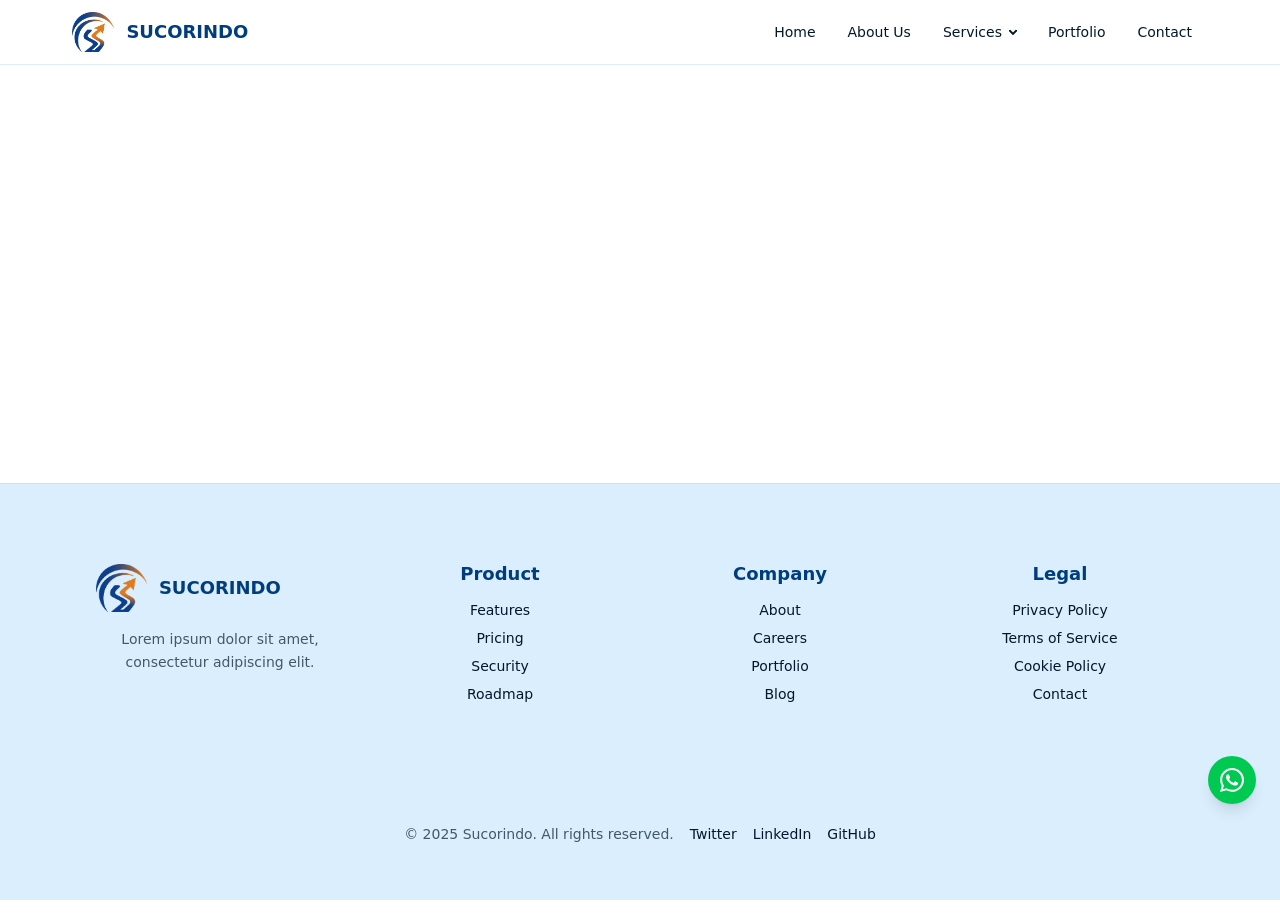
==== index.html @ 90bfc19c "Add files via upload" ====
<!DOCTYPE html>
<html lang="en">
  <head>
    <meta charset="UTF-8">
    <link rel="icon" href="/favicon.ico">
    <meta name="viewport" content="width=device-width, initial-scale=1.0">
    <title>Sucorindo - Professional Solutions</title>
    <script type="module" crossorigin src="/assets/index-Bmu8Q3MH.js"></script>
    <link rel="stylesheet" crossorigin href="/assets/index-BXEMUZ62.css">
  </head>
  <body>
    <div id="app"></div>
  </body>
</html>
---- assets/index-BXEMUZ62.css ----
@layer properties{@supports (((-webkit-hyphens:none)) and (not (margin-trim:inline))) or ((-moz-orient:inline) and (not (color:rgb(from red r g b)))){*,:before,:after,::backdrop{--tw-rotate-x:initial;--tw-rotate-y:initial;--tw-rotate-z:initial;--tw-skew-x:initial;--tw-skew-y:initial;--tw-space-y-reverse:0;--tw-border-style:solid;--tw-leading:initial;--tw-font-weight:initial;--tw-shadow:0 0 #0000;--tw-shadow-color:initial;--tw-shadow-alpha:100%;--tw-inset-shadow:0 0 #0000;--tw-inset-shadow-color:initial;--tw-inset-shadow-alpha:100%;--tw-ring-color:initial;--tw-ring-shadow:0 0 #0000;--tw-inset-ring-color:initial;--tw-inset-ring-shadow:0 0 #0000;--tw-ring-inset:initial;--tw-ring-offset-width:0px;--tw-ring-offset-color:#fff;--tw-ring-offset-shadow:0 0 #0000;--tw-outline-style:solid;--tw-blur:initial;--tw-brightness:initial;--tw-contrast:initial;--tw-grayscale:initial;--tw-hue-rotate:initial;--tw-invert:initial;--tw-opacity:initial;--tw-saturate:initial;--tw-sepia:initial;--tw-drop-shadow:initial;--tw-drop-shadow-color:initial;--tw-drop-shadow-alpha:100%;--tw-drop-shadow-size:initial;--tw-duration:initial;--tw-ease:initial;--tw-scale-x:1;--tw-scale-y:1;--tw-scale-z:1}}}@layer theme{:root,:host{--font-sans:ui-sans-serif,system-ui,sans-serif,"Apple Color Emoji","Segoe UI Emoji","Segoe UI Symbol","Noto Color Emoji";--font-mono:ui-monospace,SFMono-Regular,Menlo,Monaco,Consolas,"Liberation Mono","Courier New",monospace;--color-red-400:oklch(70.4% .191 22.216);--color-red-500:oklch(63.7% .237 25.331);--color-red-600:oklch(57.7% .245 27.325);--color-red-800:oklch(44.4% .177 26.899);--color-green-500:oklch(72.3% .219 149.579);--color-green-600:oklch(62.7% .194 149.214);--color-teal-400:oklch(77.7% .152 181.912);--color-teal-800:oklch(43.7% .078 188.216);--color-blue-400:oklch(70.7% .165 254.624);--color-blue-800:oklch(42.4% .199 265.638);--color-gray-300:oklch(87.2% .01 258.338);--color-gray-800:oklch(27.8% .033 256.848);--color-black:#000;--color-white:#fff;--spacing:.25rem;--container-2xl:42rem;--container-3xl:48rem;--text-sm:.875rem;--text-sm--line-height:calc(1.25/.875);--text-lg:1.125rem;--text-lg--line-height:calc(1.75/1.125);--text-xl:1.25rem;--text-xl--line-height:calc(1.75/1.25);--text-2xl:1.5rem;--text-2xl--line-height:calc(2/1.5);--text-3xl:1.875rem;--text-3xl--line-height: 1.2 ;--text-5xl:3rem;--text-5xl--line-height:1;--text-6xl:3.75rem;--text-6xl--line-height:1;--text-7xl:4.5rem;--text-7xl--line-height:1;--font-weight-semibold:600;--font-weight-bold:700;--leading-relaxed:1.625;--radius-lg:.5rem;--radius-2xl:1rem;--ease-out:cubic-bezier(0,0,.2,1);--ease-in-out:cubic-bezier(.4,0,.2,1);--default-transition-duration:.15s;--default-transition-timing-function:cubic-bezier(.4,0,.2,1);--default-font-family:var(--font-sans);--default-mono-font-family:var(--font-mono)}}@layer base{*,:after,:before,::backdrop{box-sizing:border-box;border:0 solid;margin:0;padding:0}::file-selector-button{box-sizing:border-box;border:0 solid;margin:0;padding:0}html,:host{-webkit-text-size-adjust:100%;tab-size:4;line-height:1.5;font-family:var(--default-font-family,ui-sans-serif,system-ui,sans-serif,"Apple Color Emoji","Segoe UI Emoji","Segoe UI Symbol","Noto Color Emoji");font-feature-settings:var(--default-font-feature-settings,normal);font-variation-settings:var(--default-font-variation-settings,normal);-webkit-tap-highlight-color:transparent}hr{height:0;color:inherit;border-top-width:1px}abbr:where([title]){-webkit-text-decoration:underline dotted;text-decoration:underline dotted}h1,h2,h3,h4,h5,h6{font-size:inherit;font-weight:inherit}a{color:inherit;-webkit-text-decoration:inherit;text-decoration:inherit}b,strong{font-weight:bolder}code,kbd,samp,pre{font-family:var(--default-mono-font-family,ui-monospace,SFMono-Regular,Menlo,Monaco,Consolas,"Liberation Mono","Courier New",monospace);font-feature-settings:var(--default-mono-font-feature-settings,normal);font-variation-settings:var(--default-mono-font-variation-settings,normal);font-size:1em}small{font-size:80%}sub,sup{vertical-align:baseline;font-size:75%;line-height:0;position:relative}sub{bottom:-.25em}sup{top:-.5em}table{text-indent:0;border-color:inherit;border-collapse:collapse}:-moz-focusring{outline:auto}progress{vertical-align:baseline}summary{display:list-item}ol,ul,menu{list-style:none}img,svg,video,canvas,audio,iframe,embed,object{vertical-align:middle;display:block}img,video{max-width:100%;height:auto}button,input,select,optgroup,textarea{font:inherit;font-feature-settings:inherit;font-variation-settings:inherit;letter-spacing:inherit;color:inherit;opacity:1;background-color:#0000;border-radius:0}::file-selector-button{font:inherit;font-feature-settings:inherit;font-variation-settings:inherit;letter-spacing:inherit;color:inherit;opacity:1;background-color:#0000;border-radius:0}:where(select:is([multiple],[size])) optgroup{font-weight:bolder}:where(select:is([multiple],[size])) optgroup option{padding-inline-start:20px}::file-selector-button{margin-inline-end:4px}::placeholder{opacity:1}@supports (not ((-webkit-appearance:-apple-pay-button))) or (contain-intrinsic-size:1px){::placeholder{color:currentColor}@supports (color:color-mix(in lab,red,red)){::placeholder{color:color-mix(in oklab,currentcolor 50%,transparent)}}}textarea{resize:vertical}::-webkit-search-decoration{-webkit-appearance:none}::-webkit-date-and-time-value{min-height:1lh;text-align:inherit}::-webkit-datetime-edit{display:inline-flex}::-webkit-datetime-edit-fields-wrapper{padding:0}::-webkit-datetime-edit{padding-block:0}::-webkit-datetime-edit-year-field{padding-block:0}::-webkit-datetime-edit-month-field{padding-block:0}::-webkit-datetime-edit-day-field{padding-block:0}::-webkit-datetime-edit-hour-field{padding-block:0}::-webkit-datetime-edit-minute-field{padding-block:0}::-webkit-datetime-edit-second-field{padding-block:0}::-webkit-datetime-edit-millisecond-field{padding-block:0}::-webkit-datetime-edit-meridiem-field{padding-block:0}::-webkit-calendar-picker-indicator{line-height:1}:-moz-ui-invalid{box-shadow:none}button,input:where([type=button],[type=reset],[type=submit]){appearance:button}::file-selector-button{appearance:button}::-webkit-inner-spin-button{height:auto}::-webkit-outer-spin-button{height:auto}[hidden]:where(:not([hidden=until-found])){display:none!important}h1{letter-spacing:-.02em;font-size:2.25rem;font-weight:700}h2{letter-spacing:-.02em;font-size:1.875rem;font-weight:700}h3{letter-spacing:-.02em;font-size:1.5rem;font-weight:600}h4{font-size:1.25rem;font-weight:600}h5{font-size:1.125rem;font-weight:600}h6{font-size:1rem;font-weight:600}p{font-size:1rem;line-height:1.625}:root{--fx-noise:url("data:image/svg+xml,%3Csvg xmlns='http://www.w3.org/2000/svg' viewBox='0 0 200 200'%3E%3Cfilter id='a'%3E%3CfeTurbulence type='fractalNoise' baseFrequency='1.34' numOctaves='4' stitchTiles='stitch'%3E%3C/feTurbulence%3E%3C/filter%3E%3Crect width='200' height='200' filter='url(%23a)' opacity='0.2'%3E%3C/rect%3E%3C/svg%3E");scrollbar-color:currentColor #0000}@supports (color:color-mix(in lab,red,red)){:root{scrollbar-color:color-mix(in oklch,currentColor 35%,#0000)#0000}}@property --radialprogress{syntax: "<percentage>"; inherits: true; initial-value: 0%;}:root:not(span){overflow:var(--page-overflow)}:root{background:var(--page-scroll-bg,var(--root-bg));--page-scroll-bg-on:linear-gradient(var(--root-bg,#0000),var(--root-bg,#0000))var(--root-bg,#0000)}@supports (color:color-mix(in lab,red,red)){:root{--page-scroll-bg-on:linear-gradient(var(--root-bg,#0000),var(--root-bg,#0000))color-mix(in srgb,var(--root-bg,#0000),oklch(0% 0 0) calc(var(--page-has-backdrop,0)*40%))}}:root{--page-scroll-transition-on:background-color .3s ease-out;transition:var(--page-scroll-transition);scrollbar-gutter:var(--page-scroll-gutter,unset);scrollbar-gutter:if(style(--page-has-scroll: 1): var(--page-scroll-gutter,unset); else: unset)}@keyframes set-page-has-scroll{0%,to{--page-has-scroll:1}}:root,[data-theme]{background:var(--page-scroll-bg,var(--root-bg));color:var(--color-base-content)}:where(:root,[data-theme]){--root-bg:var(--color-base-100)}:where(:root),:root:has(input.theme-controller[value=sucorindo]:checked),[data-theme=sucorindo]{color-scheme:light;--color-base-100:oklch(100% 0 0);--color-base-200:oklch(94% .03 240);--color-base-300:oklch(90% .04 240);--color-base-content:oklch(20% .05 240);--color-primary:oklch(35% .15 240);--color-primary-content:oklch(98% .01 240);--color-secondary:oklch(65% .2 70);--color-secondary-content:oklch(15% .05 70);--color-accent:oklch(65% .2 70);--color-accent-content:oklch(15% .05 70);--color-neutral:oklch(50% .05 240);--color-neutral-content:oklch(98% .01 240);--color-info:oklch(70% .2 220);--color-info-content:oklch(98% .01 220);--color-success:oklch(65% .25 140);--color-success-content:oklch(98% .01 140);--color-warning:oklch(80% .25 80);--color-warning-content:oklch(20% .05 80);--color-error:oklch(65% .3 30);--color-error-content:oklch(98% .01 30);--radius-selector:1rem;--radius-field:.25rem;--radius-box:.5rem;--size-selector:.25rem;--size-field:.25rem;--border:1px;--depth:1;--noise:0}}@layer components{.section-padding{padding-top:4rem;padding-bottom:4rem}@media(min-width:768px){.section-padding{padding-top:6rem;padding-bottom:6rem}}.section-padding-sm{padding-top:3rem;padding-bottom:3rem}@media(min-width:768px){.section-padding-sm{padding-top:4rem;padding-bottom:4rem}}.section-container{width:100%;max-width:72rem;margin-left:auto;margin-right:auto;padding-left:1rem;padding-right:1rem}@media(min-width:768px){.section-container{padding-left:1.5rem;padding-right:1.5rem}}@media(min-width:1024px){.section-container{padding-left:2rem;padding-right:2rem}}.card-professional{background-color:hsl(var(--color-base-100));border:1px solid hsl(var(--color-base-200));border-radius:.5rem;transition:box-shadow .3s;position:relative;box-shadow:0 1px 3px #0000001a,0 1px 2px -1px #0000001a}.card-professional:hover{box-shadow:0 4px 6px -1px #0000001a,0 2px 4px -2px #0000001a}.cta-primary{background-color:hsl(var(--color-primary));color:hsl(var(--color-base-100));border-radius:.5rem;justify-content:center;align-items:center;padding:.5rem 1rem;font-weight:600;transition:all .2s;display:inline-flex}.cta-primary:hover{opacity:.9}.cta-secondary{border:1px solid hsl(var(--color-primary));color:hsl(var(--color-primary));border-radius:.5rem;justify-content:center;align-items:center;padding:.5rem 1rem;font-weight:600;transition:all .2s;display:inline-flex}.cta-secondary:hover{background-color:hsl(var(--color-primary)/.1)}.fade-in{animation:.6s ease-out fade-in}}@layer utilities{@layer daisyui.l1.l2.l3{.diff{webkit-user-select:none;-webkit-user-select:none;user-select:none;direction:ltr;grid-template-rows:1fr 1.8rem 1fr;grid-template-columns:auto 1fr;width:100%;display:grid;position:relative;overflow:hidden;container-type:inline-size}.diff:focus-visible,.diff:has(.diff-item-1:focus-visible){outline-style:var(--tw-outline-style);outline-offset:1px;outline-width:2px;outline-color:var(--color-base-content)}.diff:focus-visible .diff-resizer{min-width:95cqi;max-width:95cqi}.diff:has(.diff-item-1:focus-visible){outline-style:var(--tw-outline-style);outline-offset:1px;outline-width:2px}.diff:has(.diff-item-1:focus-visible) .diff-resizer{min-width:5cqi;max-width:5cqi}@supports (-webkit-overflow-scrolling:touch) and (overflow:-webkit-paged-x){.diff:focus .diff-resizer{min-width:5cqi;max-width:5cqi}.diff:has(.diff-item-1:focus) .diff-resizer{min-width:95cqi;max-width:95cqi}}.modal{pointer-events:none;visibility:hidden;width:100%;max-width:none;height:100%;max-height:none;color:inherit;transition:visibility .3s allow-discrete,background-color .3s ease-out,opacity .1s ease-out;overscroll-behavior:contain;z-index:999;scrollbar-gutter:auto;background-color:#0000;place-items:center;margin:0;padding:0;display:grid;position:fixed;inset:0;overflow:clip}.modal::backdrop{display:none}:where(.drawer-side){overflow:hidden}.drawer-side{pointer-events:none;visibility:hidden;z-index:10;overscroll-behavior:contain;opacity:0;width:100%;transition:opacity .2s ease-out .1s allow-discrete,visibility .3s ease-out .1s allow-discrete;inset-inline-start:0;background-color:#0000;grid-template-rows:repeat(1,minmax(0,1fr));grid-template-columns:repeat(1,minmax(0,1fr));grid-row-start:1;grid-column-start:1;place-items:flex-start start;height:100dvh;display:grid;position:fixed;top:0}.drawer-side>.drawer-overlay{cursor:pointer;background-color:#0006;place-self:stretch stretch;position:sticky;top:0}.drawer-side>*{grid-row-start:1;grid-column-start:1}.drawer-side>:not(.drawer-overlay){will-change:transform;transition:translate .3s ease-out,width .2s ease-out;translate:-100%}[dir=rtl] :is(.drawer-side>:not(.drawer-overlay)){translate:100%}.fab{pointer-events:none;z-index:999;font-size:var(--text-sm);line-height:var(--tw-leading,var(--text-sm--line-height));white-space:nowrap;inset-inline-end:1rem;flex-direction:column-reverse;align-items:flex-end;gap:.5rem;display:flex;position:fixed;bottom:1rem}.fab>*{pointer-events:auto;align-items:center;gap:.5rem;display:flex}.fab>:hover,.fab>:has(:focus-visible){z-index:1}.fab>[tabindex]:first-child{transition-property:opacity,visibility,rotate;transition-duration:.2s;transition-timing-function:cubic-bezier(.4,0,.2,1);display:grid;position:relative}.fab .fab-close,.fab .fab-main-action{inset-inline-end:0;position:absolute;bottom:0}:is(.fab:focus-within:has(.fab-close),.fab:focus-within:has(.fab-main-action))>[tabindex]{opacity:0;rotate:90deg}.fab:focus-within>[tabindex]:first-child{pointer-events:none}.fab:focus-within>:nth-child(n+2){visibility:visible;--tw-scale-x:100%;--tw-scale-y:100%;--tw-scale-z:100%;scale:var(--tw-scale-x)var(--tw-scale-y);opacity:1}.fab>:nth-child(n+2){visibility:hidden;--tw-scale-x:80%;--tw-scale-y:80%;--tw-scale-z:80%;scale:var(--tw-scale-x)var(--tw-scale-y);opacity:0;transition-property:opacity,scale,visibility;transition-duration:.2s;transition-timing-function:cubic-bezier(.4,0,.2,1)}.fab>:nth-child(n+2).fab-main-action,.fab>:nth-child(n+2).fab-close{--tw-scale-x:100%;--tw-scale-y:100%;--tw-scale-z:100%;scale:var(--tw-scale-x)var(--tw-scale-y)}.fab>:nth-child(3){transition-delay:30ms}.fab>:nth-child(4){transition-delay:60ms}.fab>:nth-child(5){transition-delay:90ms}.fab>:nth-child(6){transition-delay:.12s}.drawer-open>.drawer-toggle:checked~.drawer-side{scrollbar-color:revert-layer}:root:has(.drawer-open>.drawer-toggle:checked){--page-overflow:revert-layer;--page-scroll-gutter:revert-layer;--page-scroll-bg:revert-layer;--page-scroll-transition:revert-layer;--page-has-backdrop:revert-layer;animation:revert-layer;animation-timeline:revert-layer}.drawer-toggle{appearance:none;opacity:0;width:0;height:0;position:fixed}:where(.drawer-toggle:checked~.drawer-side){scrollbar-color:currentColor oklch(0 0 0/calc(var(--page-has-backdrop,0)*.4))}@supports (color:color-mix(in lab,red,red)){:where(.drawer-toggle:checked~.drawer-side){scrollbar-color:color-mix(in oklch,currentColor 35%,#0000)oklch(0 0 0/calc(var(--page-has-backdrop,0)*.4))}}:where(:root:has(.drawer-toggle:checked)){--page-has-backdrop:1;--page-overflow:hidden;--page-scroll-bg:var(--page-scroll-bg-on);--page-scroll-gutter:stable;--page-scroll-transition:var(--page-scroll-transition-on);animation:forwards set-page-has-scroll;animation-timeline:scroll()}.tooltip{--tt-bg:var(--color-neutral);--tt-off: calc(100% + .5rem) ;--tt-tail: calc(100% + 1px + .25rem) ;display:inline-block;position:relative}.tooltip>.tooltip-content,.tooltip[data-tip]:before{border-radius:var(--radius-field);text-align:center;white-space:normal;max-width:20rem;color:var(--color-neutral-content);opacity:0;background-color:var(--tt-bg);pointer-events:none;z-index:2;--tw-content:attr(data-tip);content:var(--tw-content);width:max-content;padding-block:.25rem;padding-inline:.5rem;font-size:.875rem;line-height:1.25;position:absolute}.tooltip:after{opacity:0;background-color:var(--tt-bg);content:"";pointer-events:none;--mask-tooltip:url("data:image/svg+xml,%3Csvg width='10' height='4' viewBox='0 0 8 4' fill='none' xmlns='http://www.w3.org/2000/svg'%3E%3Cpath d='M0.500009 1C3.5 1 3.00001 4 5.00001 4C7 4 6.5 1 9.5 1C10 1 10 0.499897 10 0H0C-1.99338e-08 0.5 0 1 0.500009 1Z' fill='black'/%3E%3C/svg%3E%0A");width:.625rem;height:.25rem;-webkit-mask-position:-1px 0;mask-position:-1px 0;-webkit-mask-repeat:no-repeat;mask-repeat:no-repeat;-webkit-mask-image:var(--mask-tooltip);mask-image:var(--mask-tooltip);display:block;position:absolute}@media(prefers-reduced-motion:no-preference){.tooltip>.tooltip-content,.tooltip[data-tip]:before,.tooltip:after{transition:opacity .2s cubic-bezier(.4,0,.2,1) 75ms,transform .2s cubic-bezier(.4,0,.2,1) 75ms}}:is(.tooltip:is([data-tip]:not([data-tip=""]),:has(.tooltip-content:not(:empty))).tooltip-open,.tooltip:is([data-tip]:not([data-tip=""]),:has(.tooltip-content:not(:empty))):hover,.tooltip:is([data-tip]:not([data-tip=""]),:has(.tooltip-content:not(:empty))):has(:focus-visible))>.tooltip-content,:is(.tooltip:is([data-tip]:not([data-tip=""]),:has(.tooltip-content:not(:empty))).tooltip-open,.tooltip:is([data-tip]:not([data-tip=""]),:has(.tooltip-content:not(:empty))):hover,.tooltip:is([data-tip]:not([data-tip=""]),:has(.tooltip-content:not(:empty))):has(:focus-visible))[data-tip]:before,:is(.tooltip:is([data-tip]:not([data-tip=""]),:has(.tooltip-content:not(:empty))).tooltip-open,.tooltip:is([data-tip]:not([data-tip=""]),:has(.tooltip-content:not(:empty))):hover,.tooltip:is([data-tip]:not([data-tip=""]),:has(.tooltip-content:not(:empty))):has(:focus-visible)):after{opacity:1;--tt-pos:0rem}@media(prefers-reduced-motion:no-preference){:is(.tooltip:is([data-tip]:not([data-tip=""]),:has(.tooltip-content:not(:empty))).tooltip-open,.tooltip:is([data-tip]:not([data-tip=""]),:has(.tooltip-content:not(:empty))):hover,.tooltip:is([data-tip]:not([data-tip=""]),:has(.tooltip-content:not(:empty))):has(:focus-visible))>.tooltip-content,:is(.tooltip:is([data-tip]:not([data-tip=""]),:has(.tooltip-content:not(:empty))).tooltip-open,.tooltip:is([data-tip]:not([data-tip=""]),:has(.tooltip-content:not(:empty))):hover,.tooltip:is([data-tip]:not([data-tip=""]),:has(.tooltip-content:not(:empty))):has(:focus-visible))[data-tip]:before,:is(.tooltip:is([data-tip]:not([data-tip=""]),:has(.tooltip-content:not(:empty))).tooltip-open,.tooltip:is([data-tip]:not([data-tip=""]),:has(.tooltip-content:not(:empty))):hover,.tooltip:is([data-tip]:not([data-tip=""]),:has(.tooltip-content:not(:empty))):has(:focus-visible)):after{transition:opacity .2s cubic-bezier(.4,0,.2,1),transform .2s cubic-bezier(.4,0,.2,1)}}.tab{cursor:pointer;appearance:none;text-align:center;webkit-user-select:none;-webkit-user-select:none;user-select:none;flex-wrap:wrap;justify-content:center;align-items:center;display:inline-flex;position:relative}@media(hover:hover){.tab:hover{color:var(--color-base-content)}}.tab{--tab-p:.75rem;--tab-bg:var(--color-base-100);--tab-border-color:var(--color-base-300);--tab-radius-ss:0;--tab-radius-se:0;--tab-radius-es:0;--tab-radius-ee:0;--tab-order:0;--tab-radius-min:calc(.75rem - var(--border));--tab-radius-limit:min(var(--radius-field),var(--tab-radius-min));--tab-radius-grad:#0000 calc(69% - var(--border)),var(--tab-border-color)calc(69% - var(--border) + .25px),var(--tab-border-color)69%,var(--tab-bg) calc(69% + .25px) ;order:var(--tab-order);height:var(--tab-height);padding-inline:var(--tab-p);border-color:#0000;font-size:.875rem}.tab:is(input[type=radio]){min-width:fit-content}.tab:is(input[type=radio]):after{--tw-content:attr(aria-label);content:var(--tw-content)}.tab:is(label){position:relative}.tab:is(label) input{cursor:pointer;appearance:none;opacity:0;position:absolute;inset:0}:is(.tab:checked,.tab:is(label:has(:checked)),.tab:is(.tab-active,[aria-selected=true],[aria-current=true],[aria-current=page]))+.tab-content{display:block}.tab:not(:checked,label:has(:checked),:hover,.tab-active,[aria-selected=true],[aria-current=true],[aria-current=page]){color:var(--color-base-content)}@supports (color:color-mix(in lab,red,red)){.tab:not(:checked,label:has(:checked),:hover,.tab-active,[aria-selected=true],[aria-current=true],[aria-current=page]){color:color-mix(in oklab,var(--color-base-content)50%,transparent)}}.tab:not(input):empty{cursor:default;flex-grow:1}.tab:focus{--tw-outline-style:none;outline-style:none}@media(forced-colors:active){.tab:focus{outline-offset:2px;outline:2px solid #0000}}.tab:focus-visible,.tab:is(label:has(:checked:focus-visible)){outline-offset:-5px;outline:2px solid}.tab[disabled]{pointer-events:none;opacity:.4}.menu{--menu-active-fg:var(--color-neutral-content);--menu-active-bg:var(--color-neutral);flex-flow:column wrap;width:fit-content;padding:.5rem;font-size:.875rem;display:flex}.menu :where(li ul){white-space:nowrap;margin-inline-start:1rem;padding-inline-start:.5rem;position:relative}.menu :where(li ul):before{background-color:var(--color-base-content);opacity:.1;width:var(--border);content:"";inset-inline-start:0;position:absolute;top:.75rem;bottom:.75rem}.menu :where(li>.menu-dropdown:not(.menu-dropdown-show)){display:none}.menu :where(li:not(.menu-title)>:not(ul,details,.menu-title,.btn)),.menu :where(li:not(.menu-title)>details>summary:not(.menu-title)){border-radius:var(--radius-field);text-align:start;text-wrap:balance;-webkit-user-select:none;user-select:none;grid-auto-columns:minmax(auto,max-content) auto max-content;grid-auto-flow:column;align-content:flex-start;align-items:center;gap:.5rem;padding-block:.375rem;padding-inline:.75rem;transition-property:color,background-color,box-shadow;transition-duration:.2s;transition-timing-function:cubic-bezier(0,0,.2,1);display:grid}.menu :where(li>details>summary){--tw-outline-style:none;outline-style:none}@media(forced-colors:active){.menu :where(li>details>summary){outline-offset:2px;outline:2px solid #0000}}.menu :where(li>details>summary)::-webkit-details-marker{display:none}:is(.menu :where(li>details>summary),.menu :where(li>.menu-dropdown-toggle)):after{content:"";transform-origin:50%;pointer-events:none;justify-self:flex-end;width:.375rem;height:.375rem;transition-property:rotate,translate;transition-duration:.2s;display:block;translate:0 -1px;rotate:-135deg;box-shadow:inset 2px 2px}.menu details{interpolate-size:allow-keywords;overflow:hidden}.menu details::details-content{block-size:0}@media(prefers-reduced-motion:no-preference){.menu details::details-content{transition-behavior:allow-discrete;transition-property:block-size,content-visibility;transition-duration:.2s;transition-timing-function:cubic-bezier(0,0,.2,1)}}.menu details[open]::details-content{block-size:auto}.menu :where(li>details[open]>summary):after,.menu :where(li>.menu-dropdown-toggle.menu-dropdown-show):after{translate:0 1px;rotate:45deg}.menu :where(li:not(.menu-title,.disabled)>:not(ul,details,.menu-title),li:not(.menu-title,.disabled)>details>summary:not(.menu-title)):not(.menu-active,:active,.btn).menu-focus,.menu :where(li:not(.menu-title,.disabled)>:not(ul,details,.menu-title),li:not(.menu-title,.disabled)>details>summary:not(.menu-title)):not(.menu-active,:active,.btn):focus-visible{cursor:pointer;background-color:var(--color-base-content)}@supports (color:color-mix(in lab,red,red)){.menu :where(li:not(.menu-title,.disabled)>:not(ul,details,.menu-title),li:not(.menu-title,.disabled)>details>summary:not(.menu-title)):not(.menu-active,:active,.btn).menu-focus,.menu :where(li:not(.menu-title,.disabled)>:not(ul,details,.menu-title),li:not(.menu-title,.disabled)>details>summary:not(.menu-title)):not(.menu-active,:active,.btn):focus-visible{background-color:color-mix(in oklab,var(--color-base-content)10%,transparent)}}.menu :where(li:not(.menu-title,.disabled)>:not(ul,details,.menu-title),li:not(.menu-title,.disabled)>details>summary:not(.menu-title)):not(.menu-active,:active,.btn).menu-focus,.menu :where(li:not(.menu-title,.disabled)>:not(ul,details,.menu-title),li:not(.menu-title,.disabled)>details>summary:not(.menu-title)):not(.menu-active,:active,.btn):focus-visible{color:var(--color-base-content);--tw-outline-style:none;outline-style:none}@media(forced-colors:active){.menu :where(li:not(.menu-title,.disabled)>:not(ul,details,.menu-title),li:not(.menu-title,.disabled)>details>summary:not(.menu-title)):not(.menu-active,:active,.btn).menu-focus,.menu :where(li:not(.menu-title,.disabled)>:not(ul,details,.menu-title),li:not(.menu-title,.disabled)>details>summary:not(.menu-title)):not(.menu-active,:active,.btn):focus-visible{outline-offset:2px;outline:2px solid #0000}}.menu :where(li:not(.menu-title,.disabled)>:not(ul,details,.menu-title):not(.menu-active,:active,.btn):hover,li:not(.menu-title,.disabled)>details>summary:not(.menu-title):not(.menu-active,:active,.btn):hover){cursor:pointer;background-color:var(--color-base-content)}@supports (color:color-mix(in lab,red,red)){.menu :where(li:not(.menu-title,.disabled)>:not(ul,details,.menu-title):not(.menu-active,:active,.btn):hover,li:not(.menu-title,.disabled)>details>summary:not(.menu-title):not(.menu-active,:active,.btn):hover){background-color:color-mix(in oklab,var(--color-base-content)10%,transparent)}}.menu :where(li:not(.menu-title,.disabled)>:not(ul,details,.menu-title):not(.menu-active,:active,.btn):hover,li:not(.menu-title,.disabled)>details>summary:not(.menu-title):not(.menu-active,:active,.btn):hover){--tw-outline-style:none;outline-style:none}@media(forced-colors:active){.menu :where(li:not(.menu-title,.disabled)>:not(ul,details,.menu-title):not(.menu-active,:active,.btn):hover,li:not(.menu-title,.disabled)>details>summary:not(.menu-title):not(.menu-active,:active,.btn):hover){outline-offset:2px;outline:2px solid #0000}}.menu :where(li:not(.menu-title,.disabled)>:not(ul,details,.menu-title):not(.menu-active,:active,.btn):hover,li:not(.menu-title,.disabled)>details>summary:not(.menu-title):not(.menu-active,:active,.btn):hover){box-shadow:inset 0 1px #00000003,inset 0 -1px #ffffff03}.menu :where(li:empty){background-color:var(--color-base-content);opacity:.1;height:1px;margin:.5rem 1rem}.menu :where(li){flex-flow:column wrap;flex-shrink:0;align-items:stretch;display:flex;position:relative}.menu :where(li) .badge{justify-self:flex-end}.menu :where(li)>:not(ul,.menu-title,details,.btn):active,.menu :where(li)>:not(ul,.menu-title,details,.btn).menu-active,.menu :where(li)>details>summary:active{--tw-outline-style:none;outline-style:none}@media(forced-colors:active){.menu :where(li)>:not(ul,.menu-title,details,.btn):active,.menu :where(li)>:not(ul,.menu-title,details,.btn).menu-active,.menu :where(li)>details>summary:active{outline-offset:2px;outline:2px solid #0000}}.menu :where(li)>:not(ul,.menu-title,details,.btn):active,.menu :where(li)>:not(ul,.menu-title,details,.btn).menu-active,.menu :where(li)>details>summary:active{color:var(--menu-active-fg);background-color:var(--menu-active-bg);background-size:auto,calc(var(--noise)*100%);background-image:none,var(--fx-noise)}:is(.menu :where(li)>:not(ul,.menu-title,details,.btn):active,.menu :where(li)>:not(ul,.menu-title,details,.btn).menu-active,.menu :where(li)>details>summary:active):not(:is(.menu :where(li)>:not(ul,.menu-title,details,.btn):active,.menu :where(li)>:not(ul,.menu-title,details,.btn).menu-active,.menu :where(li)>details>summary:active):active){box-shadow:0 2px calc(var(--depth)*3px) -2px var(--menu-active-bg)}.menu :where(li).menu-disabled{pointer-events:none;color:var(--color-base-content)}@supports (color:color-mix(in lab,red,red)){.menu :where(li).menu-disabled{color:color-mix(in oklab,var(--color-base-content)20%,transparent)}}.menu .dropdown:focus-within .menu-dropdown-toggle:after{translate:0 1px;rotate:45deg}.menu .dropdown-content{margin-top:.5rem;padding:.5rem}.menu .dropdown-content:before{display:none}.floating-label{display:block;position:relative}.floating-label input{display:block}.floating-label input::placeholder,.floating-label textarea::placeholder{transition:top .1s ease-out,translate .1s ease-out,scale .1s ease-out,opacity .1s ease-out}.floating-label>span{z-index:1;background-color:var(--color-base-100);opacity:0;inset-inline-start:.75rem;top:calc(var(--size-field,.25rem)*10/2);pointer-events:none;border-radius:2px;padding-inline:.25rem;font-size:.875rem;line-height:1;transition:top .1s ease-out,translate .1s ease-out,scale .1s ease-out,opacity .1s ease-out;position:absolute;translate:0 -50%}:is(.floating-label:focus-within,.floating-label:not(:has(input:placeholder-shown,textarea:placeholder-shown))) ::placeholder{opacity:0;pointer-events:auto;top:0;translate:-12.5% calc(-50% - .125em);scale:.75}:is(.floating-label:focus-within,.floating-label:not(:has(input:placeholder-shown,textarea:placeholder-shown)))>span{opacity:1;pointer-events:auto;z-index:2;top:0;translate:-12.5% calc(-50% - .125em);scale:.75}.floating-label:has(:disabled,[disabled])>span{opacity:0}.floating-label:has(.input-xs,.select-xs,.textarea-xs) span{top:calc(var(--size-field,.25rem)*6/2);font-size:.6875rem}.floating-label:has(.input-sm,.select-sm,.textarea-sm) span{top:calc(var(--size-field,.25rem)*8/2);font-size:.75rem}.floating-label:has(.input-md,.select-md,.textarea-md) span{top:calc(var(--size-field,.25rem)*10/2);font-size:.875rem}.floating-label:has(.input-lg,.select-lg,.textarea-lg) span{top:calc(var(--size-field,.25rem)*12/2);font-size:1.125rem}.floating-label:has(.input-xl,.select-xl,.textarea-xl) span{top:calc(var(--size-field,.25rem)*14/2);font-size:1.375rem}.diff-item-2{grid-row:1/span 3;grid-column-start:1;position:relative}.diff-item-2:after{pointer-events:none;z-index:2;background-color:var(--color-base-100);border-radius:3.40282e38px;position:absolute;top:50%;bottom:0;right:1px}@supports (color:color-mix(in lab,red,red)){.diff-item-2:after{background-color:color-mix(in oklab,var(--color-base-100)98%,transparent)}}.diff-item-2:after{border:2px solid var(--color-base-100);content:"";outline:1px solid var(--color-base-content);border:.5px solid #0000001f;width:1.2rem;height:1.8rem}@supports (color:color-mix(in lab,red,red)){.diff-item-2:after{outline:1px solid color-mix(in oklab,var(--color-base-content)10%,#0000)}}.diff-item-2:after{outline-offset:-3px;translate:50% -50%}.diff-item-2>*{pointer-events:none;object-fit:cover;object-position:center;width:100cqi;max-width:none;height:100%;position:absolute;top:0;bottom:0;left:0}@supports (-webkit-overflow-scrolling:touch) and (overflow:-webkit-paged-x){.diff-item-2:after{--tw-content:none;content:var(--tw-content)}}.pika-single:is(div){-webkit-user-select:none;user-select:none;z-index:999;color:var(--color-base-content);background-color:var(--color-base-100);border-radius:var(--radius-box);border:var(--border)solid var(--color-base-200);padding:.5rem;font-size:.75rem;display:inline-block;position:relative}.pika-single:is(div):before,.pika-single:is(div):after{content:"";display:table}.pika-single:is(div):after{clear:both}.pika-single:is(div).is-hidden{display:none}.pika-single:is(div).is-bound{position:absolute}.pika-single:is(div) .pika-lendar{css-float:left}.pika-single:is(div) .pika-title{text-align:center;position:relative}.pika-single:is(div) .pika-title select{cursor:pointer;z-index:999;opacity:0;margin:0;position:absolute;top:5px;left:0}.pika-single:is(div) .pika-label{z-index:999;background-color:var(--color-base-100);margin:0;padding:5px 3px;display:inline-block;position:relative;overflow:hidden}.pika-single:is(div) .pika-prev,.pika-single:is(div) .pika-next{cursor:pointer;color:#0000;border-radius:var(--radius-field);border:0;outline:none;width:2.25rem;height:2.25rem;font-size:1.2em;display:block;position:absolute;top:0}:is(.pika-single:is(div) .pika-prev,.pika-single:is(div) .pika-next):hover{background-color:var(--color-base-200)}:is(.pika-single:is(div) .pika-prev,.pika-single:is(div) .pika-next).is-disabled{cursor:default;opacity:.2}:is(.pika-single:is(div) .pika-prev,.pika-single:is(div) .pika-next):before{width:2.25rem;height:2.25rem;color:var(--color-base-content);line-height:2.25;display:inline-block}.pika-single:is(div) .pika-prev{left:0}.pika-single:is(div) .pika-prev:before{--tw-content:"‹";content:var(--tw-content)}.pika-single:is(div) .pika-next{right:0}.pika-single:is(div) .pika-next:before{--tw-content:"›";content:var(--tw-content)}.pika-single:is(div) .pika-select{display:inline-block}.pika-single:is(div) .pika-table{border-collapse:collapse;border-spacing:0;border:0;width:100%}.pika-single:is(div) .pika-table th,.pika-single:is(div) .pika-table td{padding:0}.pika-single:is(div) .pika-table th{opacity:.6;text-align:center;width:2.25rem;height:2.25rem}.pika-single:is(div) .pika-button{cursor:pointer;text-align:right;text-align:center;border:0;outline:none;width:2.25rem;height:2.25rem;margin:0;padding:5px;display:block}.pika-single:is(div) .pika-week{color:var(--color-base-content)}.pika-single:is(div) .is-today .pika-button{background:var(--color-primary);color:var(--color-primary-content)}:is(.pika-single:is(div) .is-selected,.pika-single:is(div) .has-event) .pika-button,:is(.pika-single:is(div) .is-selected,.pika-single:is(div) .has-event) .pika-button:hover{color:var(--color-base-100);background-color:var(--color-base-content);border-radius:var(--radius-field)}.pika-single:is(div) .has-event .pika-button,:is(.pika-single:is(div) .is-disabled,.pika-single:is(div) .is-inrange) .pika-button{background:var(--color-base-primary)}.pika-single:is(div) .is-startrange .pika-button,.pika-single:is(div) .is-endrange .pika-button{color:var(--color-base-100);background:var(--color-base-content);border-radius:var(--radius-field)}.pika-single:is(div) .is-disabled .pika-button{pointer-events:none;cursor:default;color:var(--color-base-content);opacity:.3}.pika-single:is(div) .is-outside-current-month .pika-button{color:var(--color-base-content);opacity:.3}.pika-single:is(div) .is-selection-disabled{pointer-events:none;cursor:default}.pika-single:is(div) .pika-button:hover,.pika-single:is(div) .pika-row.pick-whole-week:hover .pika-button{color:var(--color-base-content);background-color:var(--color-base-200);border-radius:var(--radius-field)}.pika-single:is(div) .pika-table abbr{font-weight:400;text-decoration:none}.diff-item-1{z-index:1;border-right:2px solid var(--color-base-100);grid-row:1/span 3;grid-column-start:1;position:relative;overflow:hidden}.diff-item-1:focus-visible{--tw-outline-style:none;outline-style:none}.diff-item-1>*{pointer-events:none;object-fit:cover;object-position:center;width:100cqi;max-width:none;height:100%;position:absolute;top:0;bottom:0;left:0}.dock{z-index:1;background-color:var(--color-base-100);color:currentColor;border-top:.5px solid var(--color-base-content);flex-direction:row;justify-content:space-around;align-items:center;width:100%;padding:.5rem;display:flex;position:fixed;bottom:0;left:0;right:0}@supports (color:color-mix(in lab,red,red)){.dock{border-top:.5px solid color-mix(in oklab,var(--color-base-content)5%,#0000)}}.dock{height:4rem;height:calc(4rem + env(safe-area-inset-bottom));padding-bottom:env(safe-area-inset-bottom)}.dock>*{cursor:pointer;border-radius:var(--radius-box);background-color:#0000;flex-direction:column;flex-shrink:1;flex-basis:100%;justify-content:center;align-items:center;gap:1px;max-width:8rem;height:100%;margin-bottom:.5rem;transition:opacity .2s ease-out;display:flex;position:relative}@media(hover:hover){.dock>:hover{opacity:.8}}:is(.dock>[aria-disabled=true],.dock>[disabled]),:is(.dock>[aria-disabled=true],.dock>[disabled]):hover{pointer-events:none;color:var(--color-base-content)}@supports (color:color-mix(in lab,red,red)){:is(.dock>[aria-disabled=true],.dock>[disabled]),:is(.dock>[aria-disabled=true],.dock>[disabled]):hover{color:color-mix(in oklab,var(--color-base-content)10%,transparent)}}:is(.dock>[aria-disabled=true],.dock>[disabled]),:is(.dock>[aria-disabled=true],.dock>[disabled]):hover{opacity:1}.dock>* .dock-label{font-size:.6875rem}.dock>:after{content:"";background-color:#0000;border-top:3px solid #0000;border-radius:3.40282e38px;width:1.5rem;height:.25rem;transition:background-color .1s ease-out,text-color .1s ease-out,width .1s ease-out;position:absolute;bottom:.2rem}.hover-3d{perspective:75rem;--transform:0,0;--shine:100% 100%;--shadow:0rem 0rem 0rem;--ease:linear(0,.931 13.8%,1.196 21.4%,1.343 29.8%,1.378 36%,1.365 43.2%,1.059 78%,1);filter:drop-shadow(var(--shadow).1rem #00000003)drop-shadow(var(--shadow).2rem #00000003)drop-shadow(var(--shadow).3rem #00000003)drop-shadow(var(--shadow).4rem #00000003);transition:filter .4s ease-out;display:inline-grid}.hover-3d>:nth-child(n+2){isolation:isolate;z-index:1;scale:1.2}.hover-3d>:first-child{transform:rotate3d(var(--transform),0,10deg);transition:transform var(--ease).5s,scale var(--ease).5s,outline-color ease-out .5s;outline-offset:-1px;outline:.5px solid #0000;grid-area:1/1/4/4;overflow:hidden}.hover-3d>:first-child:before{content:"";pointer-events:none;z-index:1;opacity:0;filter:blur(.75rem);width:33.3333%;height:33.3333%;scale:500%;translate:var(--shine);background-image:radial-gradient(circle,#fff3 10%,#0000 50%);transition:translate .4s ease-out,opacity .4s ease-out;position:absolute}.hover-3d:hover{--ease:linear(0,.708 15.2%,.927 23.6%,1.067 33%,1.12 41%,1.13 50.2%,1.019 83.2%,1)}.hover-3d:hover>:first-child{outline-color:#fff1}.hover-3d:hover>:first-child:before,.hover-3d:hover>:first-child:after{opacity:1}.hover-3d:hover>:first-child{scale:1.05}.hover-3d>:nth-child(2){grid-area:1/1/2/2}.hover-3d>:nth-child(3){grid-area:1/2/2/3}.hover-3d>:nth-child(4){grid-area:1/3/2/4}.hover-3d>:nth-child(5){grid-area:2/1/3/2}.hover-3d>:nth-child(6){grid-area:2/3/3/4}.hover-3d>:nth-child(7){grid-area:3/1/4/2}.hover-3d>:nth-child(8){grid-area:3/2/4/3}.hover-3d>:nth-child(9){grid-area:3/3/4/4}.hover-3d:has(>:nth-child(2):hover){--transform:-1,1;--shine:0% 0%;--shadow:-.5rem -.5rem}.hover-3d:has(>:nth-child(3):hover){--transform:-1,0;--shine:100% 0%;--shadow:0rem -.5rem}.hover-3d:has(>:nth-child(4):hover){--transform:-1,-1;--shine:200% 0%;--shadow:.5rem -.5rem}.hover-3d:has(>:nth-child(5):hover){--transform:0,1;--shine:0% 100%;--shadow:-.5rem 0rem}.hover-3d:has(>:nth-child(6):hover){--transform:0,-1;--shine:200% 100%;--shadow:.5rem 0rem}.hover-3d:has(>:nth-child(7):hover){--transform:1,1;--shine:0% 200%;--shadow:-.5rem .5rem}.hover-3d:has(>:nth-child(8):hover){--transform:1,0;--shine:100% 200%;--shadow:0rem .5rem}.hover-3d:has(>:nth-child(9):hover){--transform:1,-1;--shine:200% 200%;--shadow:.5rem .5rem}.dropdown{position-area:var(--anchor-v,bottom)var(--anchor-h,span-right);display:inline-block;position:relative}.dropdown>:not(:has(~[class*=dropdown-content])):focus{--tw-outline-style:none;outline-style:none}@media(forced-colors:active){.dropdown>:not(:has(~[class*=dropdown-content])):focus{outline-offset:2px;outline:2px solid #0000}}.dropdown .dropdown-content{position:absolute}.dropdown.dropdown-close .dropdown-content,.dropdown:not(details,.dropdown-open,.dropdown-hover:hover,:focus-within) .dropdown-content,.dropdown.dropdown-hover:not(:hover) [tabindex]:first-child:focus:not(:focus-visible)~.dropdown-content{transform-origin:top;opacity:0;display:none;scale:95%}.dropdown[popover],.dropdown .dropdown-content{z-index:999}@media(prefers-reduced-motion:no-preference){.dropdown[popover],.dropdown .dropdown-content{transition-behavior:allow-discrete;transition-property:opacity,scale,display;transition-duration:.2s;transition-timing-function:cubic-bezier(.4,0,.2,1);animation:.2s dropdown}}@starting-style{.dropdown[popover],.dropdown .dropdown-content{opacity:0;scale:95%}}:is(.dropdown:not(.dropdown-close).dropdown-open,.dropdown:not(.dropdown-close):not(.dropdown-hover):focus,.dropdown:not(.dropdown-close):focus-within)>[tabindex]:first-child{pointer-events:none}:is(.dropdown:not(.dropdown-close).dropdown-open,.dropdown:not(.dropdown-close):not(.dropdown-hover):focus,.dropdown:not(.dropdown-close):focus-within) .dropdown-content,.dropdown:not(.dropdown-close).dropdown-hover:hover .dropdown-content{opacity:1;scale:100%}.dropdown:is(details) summary::-webkit-details-marker{display:none}.dropdown:where([popover]){background:0 0}.dropdown[popover]{color:inherit;position:fixed}@supports not (position-area:bottom){.dropdown[popover]{margin:auto}.dropdown[popover].dropdown-close{transform-origin:top;opacity:0;display:none;scale:95%}.dropdown[popover].dropdown-open:not(:popover-open){transform-origin:top;opacity:0;display:none;scale:95%}.dropdown[popover]::backdrop{background-color:oklab(0% none none/.3)}}:is(.dropdown[popover].dropdown-close,.dropdown[popover]:not(.dropdown-open,:popover-open)){transform-origin:top;opacity:0;display:none;scale:95%}:where(.btn){width:unset}.btn{cursor:pointer;text-align:center;vertical-align:middle;outline-offset:2px;webkit-user-select:none;-webkit-user-select:none;user-select:none;padding-inline:var(--btn-p);color:var(--btn-fg);--tw-prose-links:var(--btn-fg);height:var(--size);font-size:var(--fontsize,.875rem);outline-color:var(--btn-color,var(--color-base-content));background-color:var(--btn-bg);background-size:auto,calc(var(--noise)*100%);background-image:none,var(--btn-noise);border-width:var(--border);border-style:solid;border-color:var(--btn-border);text-shadow:0 .5px oklch(100% 0 0/calc(var(--depth)*.15));touch-action:manipulation;box-shadow:0 .5px 0 .5px oklch(100% 0 0/calc(var(--depth)*6%)) inset,var(--btn-shadow);--size:calc(var(--size-field,.25rem)*10);--btn-bg:var(--btn-color,var(--color-base-200));--btn-fg:var(--color-base-content);--btn-p:1rem;--btn-border:var(--btn-bg);border-start-start-radius:var(--join-ss,var(--radius-field));border-start-end-radius:var(--join-se,var(--radius-field));border-end-end-radius:var(--join-ee,var(--radius-field));border-end-start-radius:var(--join-es,var(--radius-field));flex-wrap:nowrap;flex-shrink:0;justify-content:center;align-items:center;gap:.375rem;font-weight:600;transition-property:color,background-color,border-color,box-shadow;transition-duration:.2s;transition-timing-function:cubic-bezier(0,0,.2,1);display:inline-flex}@supports (color:color-mix(in lab,red,red)){.btn{--btn-border:color-mix(in oklab,var(--btn-bg),#000 calc(var(--depth)*5%))}}.btn{--btn-shadow:0 3px 2px -2px var(--btn-bg),0 4px 3px -2px var(--btn-bg)}@supports (color:color-mix(in lab,red,red)){.btn{--btn-shadow:0 3px 2px -2px color-mix(in oklab,var(--btn-bg)calc(var(--depth)*30%),#0000),0 4px 3px -2px color-mix(in oklab,var(--btn-bg)calc(var(--depth)*30%),#0000)}}.btn{--btn-noise:var(--fx-noise)}@media(hover:hover){.btn:hover{--btn-bg:var(--btn-color,var(--color-base-200))}@supports (color:color-mix(in lab,red,red)){.btn:hover{--btn-bg:color-mix(in oklab,var(--btn-color,var(--color-base-200)),#000 7%)}}}.btn:focus-visible,.btn:has(:focus-visible){isolation:isolate;outline-width:2px;outline-style:solid}.btn:active:not(.btn-active){--btn-bg:var(--btn-color,var(--color-base-200));translate:0 .5px}@supports (color:color-mix(in lab,red,red)){.btn:active:not(.btn-active){--btn-bg:color-mix(in oklab,var(--btn-color,var(--color-base-200)),#000 5%)}}.btn:active:not(.btn-active){--btn-border:var(--btn-color,var(--color-base-200))}@supports (color:color-mix(in lab,red,red)){.btn:active:not(.btn-active){--btn-border:color-mix(in oklab,var(--btn-color,var(--color-base-200)),#000 7%)}}.btn:active:not(.btn-active){--btn-shadow:0 0 0 0 oklch(0% 0 0/0),0 0 0 0 oklch(0% 0 0/0)}.btn:is(input[type=checkbox],input[type=radio]){appearance:none}.btn:is(input[type=checkbox],input[type=radio])[aria-label]:after{--tw-content:attr(aria-label);content:var(--tw-content)}.btn:where(input:checked:not(.filter .btn)){--btn-color:var(--color-primary);--btn-fg:var(--color-primary-content);isolation:isolate}.loading{pointer-events:none;aspect-ratio:1;vertical-align:middle;width:calc(var(--size-selector,.25rem)*6);background-color:currentColor;display:inline-block;-webkit-mask-image:url("data:image/svg+xml,%3Csvg width='24' height='24' stroke='black' viewBox='0 0 24 24' xmlns='http://www.w3.org/2000/svg'%3E%3Cg transform-origin='center'%3E%3Ccircle cx='12' cy='12' r='9.5' fill='none' stroke-width='3' stroke-linecap='round'%3E%3CanimateTransform attributeName='transform' type='rotate' from='0 12 12' to='360 12 12' dur='2s' repeatCount='indefinite'/%3E%3Canimate attributeName='stroke-dasharray' values='0,150;42,150;42,150' keyTimes='0;0.475;1' dur='1.5s' repeatCount='indefinite'/%3E%3Canimate attributeName='stroke-dashoffset' values='0;-16;-59' keyTimes='0;0.475;1' dur='1.5s' repeatCount='indefinite'/%3E%3C/circle%3E%3C/g%3E%3C/svg%3E");mask-image:url("data:image/svg+xml,%3Csvg width='24' height='24' stroke='black' viewBox='0 0 24 24' xmlns='http://www.w3.org/2000/svg'%3E%3Cg transform-origin='center'%3E%3Ccircle cx='12' cy='12' r='9.5' fill='none' stroke-width='3' stroke-linecap='round'%3E%3CanimateTransform attributeName='transform' type='rotate' from='0 12 12' to='360 12 12' dur='2s' repeatCount='indefinite'/%3E%3Canimate attributeName='stroke-dasharray' values='0,150;42,150;42,150' keyTimes='0;0.475;1' dur='1.5s' repeatCount='indefinite'/%3E%3Canimate attributeName='stroke-dashoffset' values='0;-16;-59' keyTimes='0;0.475;1' dur='1.5s' repeatCount='indefinite'/%3E%3C/circle%3E%3C/g%3E%3C/svg%3E");-webkit-mask-position:50%;mask-position:50%;-webkit-mask-size:100%;mask-size:100%;-webkit-mask-repeat:no-repeat;mask-repeat:no-repeat}.react-day-picker{-webkit-user-select:none;user-select:none;background-color:var(--color-base-100);border-radius:var(--radius-box);border:var(--border)solid var(--color-base-200);font-size:.75rem;display:inline-block;position:relative;overflow:clip}.react-day-picker[dir=rtl] .rdp-nav .rdp-chevron{transform-origin:50%;transform:rotate(180deg)}.react-day-picker *{box-sizing:border-box}.react-day-picker .rdp-day{text-align:center;width:2.25rem;height:2.25rem}.react-day-picker .rdp-day_button{cursor:pointer;font:inherit;color:inherit;border-radius:var(--radius-field);background:0 0;border:2px solid #0000;justify-content:center;align-items:center;width:2.25rem;height:2.25rem;margin:0;padding:0;display:flex}.react-day-picker .rdp-day_button:disabled{cursor:revert}.react-day-picker .rdp-day_button:hover{background-color:var(--color-base-200)}.react-day-picker .rdp-day_button:disabled:hover,.react-day-picker .rdp-day_button[aria-disabled=true]:hover{cursor:not-allowed;background-color:#0000}.react-day-picker .rdp-caption_label{z-index:1;white-space:nowrap;border:0;align-items:center;display:inline-flex;position:relative}.react-day-picker .rdp-button_next{border-radius:var(--radius-field)}.react-day-picker .rdp-button_next:hover{background-color:var(--color-base-200)}.react-day-picker .rdp-button_previous{border-radius:var(--radius-field)}.react-day-picker .rdp-button_previous:hover{background-color:var(--color-base-200)}.react-day-picker .rdp-button_next,.react-day-picker .rdp-button_previous{cursor:pointer;font:inherit;color:inherit;appearance:none;background:0 0;border:none;justify-content:center;align-items:center;width:2.25rem;height:2.25rem;margin:0;padding:0;display:inline-flex;position:relative}:is(.react-day-picker .rdp-button_next,.react-day-picker .rdp-button_previous):disabled,:is(.react-day-picker .rdp-button_next,.react-day-picker .rdp-button_previous)[aria-disabled=true]{cursor:revert;opacity:.5}:is(.react-day-picker .rdp-button_next,.react-day-picker .rdp-button_previous):disabled:hover,:is(.react-day-picker .rdp-button_next,.react-day-picker .rdp-button_previous)[aria-disabled=true]:hover{background-color:#0000}.react-day-picker .rdp-chevron{fill:var(--color-base-content);width:1rem;height:1rem;display:inline-block}.react-day-picker .rdp-dropdowns{align-items:center;gap:.5rem;display:inline-flex;position:relative}.react-day-picker .rdp-dropdown{z-index:2;opacity:0;appearance:none;cursor:inherit;line-height:inherit;border:none;width:100%;margin:0;padding:0;position:absolute;inset-block:0;inset-inline-start:0}.react-day-picker .rdp-dropdown:focus-visible~.rdp-caption_label{outline:5px auto highlight;outline:5px auto -webkit-focus-ring-color}.react-day-picker .rdp-dropdown_root{align-items:center;display:inline-flex;position:relative}.react-day-picker .rdp-dropdown_root[data-disabled=true] .rdp-chevron{opacity:.5}.react-day-picker .rdp-month_caption{height:2.75rem;font-size:.75rem;font-weight:inherit;place-content:center;display:flex}.react-day-picker .rdp-months{flex-wrap:wrap;gap:2rem;max-width:fit-content;padding:.5rem;display:flex;position:relative}.react-day-picker .rdp-month_grid{border-collapse:collapse}.react-day-picker .rdp-nav{inset-block-start:0;inset-inline-end:0;justify-content:space-between;align-items:center;width:100%;height:2.75rem;padding-inline:.5rem;display:flex;position:absolute;top:.25rem}.react-day-picker .rdp-weekday{opacity:.6;text-align:center;padding:.5rem 0;font-size:smaller;font-weight:500}.react-day-picker .rdp-week_number{opacity:.6;text-align:center;border:none;border-radius:100%;width:2.25rem;height:2.25rem;font-size:small;font-weight:400}.react-day-picker .rdp-today:not(.rdp-outside) .rdp-day_button{background:var(--color-primary);color:var(--color-primary-content)}.react-day-picker .rdp-selected{font-weight:inherit;font-size:.75rem}.react-day-picker .rdp-selected .rdp-day_button{color:var(--color-base-100);background-color:var(--color-base-content);border-radius:var(--radius-field);border:none}.react-day-picker .rdp-selected .rdp-day_button:hover{background-color:var(--color-base-content)}.react-day-picker .rdp-outside{opacity:.75}.react-day-picker .rdp-disabled{opacity:.5}.react-day-picker .rdp-hidden{visibility:hidden;color:var(--color-base-content)}.react-day-picker .rdp-range_start .rdp-day_button{border-radius:var(--radius-field)0 0 var(--radius-field);background-color:var(--color-base-content);color:var(--color-base-100)}.react-day-picker .rdp-range_middle{background-color:var(--color-base-200)}.react-day-picker .rdp-range_middle .rdp-day_button{border:unset;border-radius:unset;color:inherit}.react-day-picker .rdp-range_end{color:var(--color-base-content)}.react-day-picker .rdp-range_end .rdp-day_button{border-radius:0 var(--radius-field)var(--radius-field)0;background-color:var(--color-base-content);color:var(--color-base-100)}.react-day-picker .rdp-range_start.rdp-range_end{background:revert}.react-day-picker .rdp-focusable{cursor:pointer}.react-day-picker .rdp-footer{border-top:var(--border)solid var(--color-base-200);padding:.5rem}.countdown{display:inline-flex}.countdown>*{visibility:hidden;--value-v: mod(max(0,var(--value)),1000) ;--value-hundreds: round(to-zero,var(--value-v)/100,1) ;--value-tens: round(to-zero,mod(var(--value-v),100)/10,1) ;--value-ones: mod(var(--value-v),100) ;--show-hundreds:clamp(clamp(0,var(--digits,1) - 2,1),var(--value-hundreds),1);--show-tens:clamp(clamp(0,var(--digits,1) - 1,1),var(--value-tens) + var(--show-hundreds),1);--first-digits: round(to-zero,var(--value-v)/10,1) ;height:1em;width:calc(1ch + var(--show-tens)*1ch + var(--show-hundreds)*1ch);direction:ltr;transition:width .4s ease-out .2s;display:inline-block;position:relative;overflow-y:clip}.countdown>:before,.countdown>:after{visibility:visible;--tw-content:"00\a 01\a 02\a 03\a 04\a 05\a 06\a 07\a 08\a 09\a 10\a 11\a 12\a 13\a 14\a 15\a 16\a 17\a 18\a 19\a 20\a 21\a 22\a 23\a 24\a 25\a 26\a 27\a 28\a 29\a 30\a 31\a 32\a 33\a 34\a 35\a 36\a 37\a 38\a 39\a 40\a 41\a 42\a 43\a 44\a 45\a 46\a 47\a 48\a 49\a 50\a 51\a 52\a 53\a 54\a 55\a 56\a 57\a 58\a 59\a 60\a 61\a 62\a 63\a 64\a 65\a 66\a 67\a 68\a 69\a 70\a 71\a 72\a 73\a 74\a 75\a 76\a 77\a 78\a 79\a 80\a 81\a 82\a 83\a 84\a 85\a 86\a 87\a 88\a 89\a 90\a 91\a 92\a 93\a 94\a 95\a 96\a 97\a 98\a 99\a";content:var(--tw-content);font-variant-numeric:tabular-nums;white-space:pre;text-align:end;direction:rtl;transition:all 1s cubic-bezier(1,0,0,1),width .2s ease-out .2s,opacity .2s ease-out .2s;position:absolute;overflow-x:clip}.countdown>:before{width:calc(1ch + var(--show-hundreds)*1ch);top:calc(var(--first-digits)*-1em);opacity:var(--show-tens);inset-inline-end:0}.countdown>:after{width:1ch;top:calc(var(--value-ones)*-1em);inset-inline-start:0}.collapse{border-radius:var(--radius-box,1rem);isolation:isolate;grid-template-rows:max-content 0fr;grid-template-columns:minmax(0,1fr);width:100%;display:grid;position:relative;overflow:hidden}@media(prefers-reduced-motion:no-preference){.collapse{transition:grid-template-rows .2s}}.collapse>input:is([type=checkbox],[type=radio]){appearance:none;opacity:0;z-index:1;grid-row-start:1;grid-column-start:1;width:100%;min-height:1lh;padding:1rem;padding-inline-end:3rem;transition:background-color .2s ease-out}.collapse:is([open],[tabindex]:focus:not(.collapse-close),[tabindex]:focus-within:not(.collapse-close)),.collapse:not(.collapse-close):has(>input:is([type=checkbox],[type=radio]):checked){grid-template-rows:max-content 1fr}.collapse:is([open],[tabindex]:focus:not(.collapse-close),[tabindex]:focus-within:not(.collapse-close))>.collapse-content,.collapse:not(.collapse-close)>:where(input:is([type=checkbox],[type=radio]):checked~.collapse-content){content-visibility:visible;min-height:fit-content}@supports not (content-visibility:visible){.collapse:is([open],[tabindex]:focus:not(.collapse-close),[tabindex]:focus-within:not(.collapse-close))>.collapse-content,.collapse:not(.collapse-close)>:where(input:is([type=checkbox],[type=radio]):checked~.collapse-content){visibility:visible}}.collapse:focus-visible,.collapse:has(>input:is([type=checkbox],[type=radio]):focus-visible),.collapse:has(summary:focus-visible){outline-color:var(--color-base-content);outline-offset:2px;outline-width:2px;outline-style:solid}.collapse:not(.collapse-close)>input[type=checkbox],.collapse:not(.collapse-close)>input[type=radio]:not(:checked),.collapse:not(.collapse-close)>.collapse-title{cursor:pointer}:is(.collapse[tabindex]:focus:not(.collapse-close,.collapse[open]),.collapse[tabindex]:focus-within:not(.collapse-close,.collapse[open]))>.collapse-title{cursor:unset}.collapse:is([open],[tabindex]:focus:not(.collapse-close),[tabindex]:focus-within:not(.collapse-close))>:where(.collapse-content),.collapse:not(.collapse-close)>:where(input:is([type=checkbox],[type=radio]):checked~.collapse-content){padding-bottom:1rem}.collapse:is(details){width:100%}@media(prefers-reduced-motion:no-preference){.collapse:is(details)::details-content{transition:content-visibility .2s allow-discrete,visibility .2s allow-discrete,min-height .2s ease-out allow-discrete,padding .1s ease-out 20ms,background-color .2s ease-out,height .2s;interpolate-size:allow-keywords;height:0}.collapse:is(details):where([open])::details-content{height:auto}}.collapse:is(details) summary{display:block;position:relative}.collapse:is(details) summary::-webkit-details-marker{display:none}.collapse:is(details)>.collapse-content{content-visibility:visible}.collapse:is(details) summary{outline:none}.collapse-content{content-visibility:hidden;min-height:0;cursor:unset;grid-row-start:2;grid-column-start:1;padding-left:1rem;padding-right:1rem}@supports not (content-visibility:hidden){.collapse-content{visibility:hidden}}@media(prefers-reduced-motion:no-preference){.collapse-content{transition:content-visibility .2s allow-discrete,visibility .2s allow-discrete,min-height .2s ease-out allow-discrete,padding .1s ease-out 20ms,background-color .2s ease-out}}.validator-hint{visibility:hidden;margin-top:.5rem;font-size:.75rem}.validator:user-valid{--input-color:var(--color-success)}.validator:user-valid:focus{--input-color:var(--color-success)}.validator:user-valid:checked{--input-color:var(--color-success)}.validator:user-valid[aria-checked=true]{--input-color:var(--color-success)}.validator:user-valid:focus-within{--input-color:var(--color-success)}.validator:has(:user-valid){--input-color:var(--color-success)}.validator:has(:user-valid):focus{--input-color:var(--color-success)}.validator:has(:user-valid):checked{--input-color:var(--color-success)}.validator:has(:user-valid)[aria-checked=true]{--input-color:var(--color-success)}.validator:has(:user-valid):focus-within{--input-color:var(--color-success)}.validator:user-invalid{--input-color:var(--color-error)}.validator:user-invalid:focus{--input-color:var(--color-error)}.validator:user-invalid:checked{--input-color:var(--color-error)}.validator:user-invalid[aria-checked=true]{--input-color:var(--color-error)}.validator:user-invalid:focus-within{--input-color:var(--color-error)}.validator:user-invalid~.validator-hint{visibility:visible;color:var(--color-error)}.validator:has(:user-invalid){--input-color:var(--color-error)}.validator:has(:user-invalid):focus{--input-color:var(--color-error)}.validator:has(:user-invalid):checked{--input-color:var(--color-error)}.validator:has(:user-invalid)[aria-checked=true]{--input-color:var(--color-error)}.validator:has(:user-invalid):focus-within{--input-color:var(--color-error)}.validator:has(:user-invalid)~.validator-hint{visibility:visible;color:var(--color-error)}:is(.validator[aria-invalid]:not([aria-invalid=false]),.validator:has([aria-invalid]:not([aria-invalid=false]))),:is(.validator[aria-invalid]:not([aria-invalid=false]),.validator:has([aria-invalid]:not([aria-invalid=false]))):focus,:is(.validator[aria-invalid]:not([aria-invalid=false]),.validator:has([aria-invalid]:not([aria-invalid=false]))):checked,:is(.validator[aria-invalid]:not([aria-invalid=false]),.validator:has([aria-invalid]:not([aria-invalid=false])))[aria-checked=true],:is(.validator[aria-invalid]:not([aria-invalid=false]),.validator:has([aria-invalid]:not([aria-invalid=false]))):focus-within{--input-color:var(--color-error)}:is(.validator[aria-invalid]:not([aria-invalid=false]),.validator:has([aria-invalid]:not([aria-invalid=false])))~.validator-hint{visibility:visible;color:var(--color-error)}.radial-progress{height:var(--size);width:var(--size);vertical-align:middle;box-sizing:content-box;--value:0;--size:5rem;--thickness:calc(var(--size)/10);--radialprogress:calc(var(--value)*1%);background-color:#0000;border-radius:3.40282e38px;place-content:center;transition:--radialprogress .3s linear;display:inline-grid;position:relative}.radial-progress:before{content:"";background:radial-gradient(farthest-side,currentColor 98%,#0000)top/var(--thickness)var(--thickness)no-repeat,conic-gradient(currentColor var(--radialprogress),#0000 0);webkit-mask:radial-gradient(farthest-side,#0000 calc(100% - var(--thickness)),#000 calc(100% + .5px - var(--thickness)));-webkit-mask:radial-gradient(farthest-side,#0000 calc(100% - var(--thickness)),#000 calc(100% + .5px - var(--thickness)));mask:radial-gradient(farthest-side,#0000 calc(100% - var(--thickness)),#000 calc(100% + .5px - var(--thickness)));border-radius:3.40282e38px;position:absolute;inset:0}.radial-progress:after{content:"";inset:calc(50% - var(--thickness)/2);transform:rotate(calc(var(--value)*3.6deg - 90deg))translate(calc(var(--size)/2 - 50%));background-color:currentColor;border-radius:3.40282e38px;transition:transform .3s linear;position:absolute}.list{flex-direction:column;font-size:.875rem;display:flex}.list .list-row{--list-grid-cols:minmax(0,auto)1fr;border-radius:var(--radius-box);word-break:break-word;grid-auto-flow:column;grid-template-columns:var(--list-grid-cols);gap:1rem;padding:1rem;display:grid;position:relative}:is(.list>:not(:last-child).list-row,.list>:not(:last-child) .list-row):after{content:"";border-bottom:var(--border)solid;inset-inline:var(--radius-box);border-color:var(--color-base-content);position:absolute;bottom:0}@supports (color:color-mix(in lab,red,red)){:is(.list>:not(:last-child).list-row,.list>:not(:last-child) .list-row):after{border-color:color-mix(in oklab,var(--color-base-content)5%,transparent)}}.toast{translate:var(--toast-x,0)var(--toast-y,0);inset-inline:auto 1rem;background-color:#0000;flex-direction:column;gap:.5rem;width:max-content;max-width:calc(100vw - 2rem);display:flex;position:fixed;top:auto;bottom:1rem}@media(prefers-reduced-motion:no-preference){.toast>*{animation:.25s ease-out toast}}.toggle{border:var(--border)solid currentColor;color:var(--input-color);cursor:pointer;appearance:none;vertical-align:middle;webkit-user-select:none;-webkit-user-select:none;user-select:none;--radius-selector-max:calc(var(--radius-selector) + var(--radius-selector) + var(--radius-selector));border-radius:calc(var(--radius-selector) + min(var(--toggle-p),var(--radius-selector-max)) + min(var(--border),var(--radius-selector-max)));padding:var(--toggle-p);flex-shrink:0;grid-template-columns:0fr 1fr 1fr;place-content:center;display:inline-grid;position:relative;box-shadow:inset 0 1px}@supports (color:color-mix(in lab,red,red)){.toggle{box-shadow:0 1px color-mix(in oklab,currentColor calc(var(--depth)*10%),#0000) inset}}.toggle{--input-color:var(--color-base-content);transition:color .3s,grid-template-columns .2s}@supports (color:color-mix(in lab,red,red)){.toggle{--input-color:color-mix(in oklab,var(--color-base-content)50%,#0000)}}.toggle{--toggle-p:calc(var(--size)*.125);--size:calc(var(--size-selector,.25rem)*6);width:calc((var(--size)*2) - (var(--border) + var(--toggle-p))*2);height:var(--size)}.toggle>*{z-index:1;cursor:pointer;appearance:none;background-color:#0000;border:none;grid-column:2/span 1;grid-row-start:1;height:100%;padding:.125rem;transition:opacity .2s,rotate .4s}.toggle>:focus{--tw-outline-style:none;outline-style:none}@media(forced-colors:active){.toggle>:focus{outline-offset:2px;outline:2px solid #0000}}.toggle>:nth-child(2){color:var(--color-base-100);rotate:none}.toggle>:nth-child(3){color:var(--color-base-100);opacity:0;rotate:-15deg}.toggle:has(:checked)>:nth-child(2){opacity:0;rotate:15deg}.toggle:has(:checked)>:nth-child(3){opacity:1;rotate:none}.toggle:before{aspect-ratio:1;border-radius:var(--radius-selector);--tw-content:"";content:var(--tw-content);height:100%;box-shadow:0 -1px oklch(0% 0 0/calc(var(--depth)*.1)) inset,0 8px 0 -4px oklch(100% 0 0/calc(var(--depth)*.1)) inset,0 1px currentColor;background-color:currentColor;grid-row-start:1;grid-column-start:2;transition:background-color .1s,translate .2s,inset-inline-start .2s;position:relative;inset-inline-start:0;translate:0}@supports (color:color-mix(in lab,red,red)){.toggle:before{box-shadow:0 -1px oklch(0% 0 0/calc(var(--depth)*.1)) inset,0 8px 0 -4px oklch(100% 0 0/calc(var(--depth)*.1)) inset,0 1px color-mix(in oklab,currentColor calc(var(--depth)*10%),#0000)}}.toggle:before{background-size:auto,calc(var(--noise)*100%);background-image:none,var(--fx-noise)}@media(forced-colors:active){.toggle:before{outline-style:var(--tw-outline-style);outline-offset:-1px;outline-width:1px}}@media print{.toggle:before{outline-offset:-1rem;outline:.25rem solid}}.toggle:focus-visible,.toggle:has(:focus-visible){outline-offset:2px;outline:2px solid}.toggle:checked,.toggle[aria-checked=true],.toggle:has(>input:checked){background-color:var(--color-base-100);--input-color:var(--color-base-content);grid-template-columns:1fr 1fr 0fr}:is(.toggle:checked,.toggle[aria-checked=true],.toggle:has(>input:checked)):before{background-color:currentColor}@starting-style{:is(.toggle:checked,.toggle[aria-checked=true],.toggle:has(>input:checked)):before{opacity:0}}.toggle:indeterminate{grid-template-columns:.5fr 1fr .5fr}.toggle:disabled{cursor:not-allowed;opacity:.3}.toggle:disabled:before{border:var(--border)solid currentColor;background-color:#0000}.input{cursor:text;border:var(--border)solid #0000;appearance:none;background-color:var(--color-base-100);vertical-align:middle;white-space:nowrap;width:clamp(3rem,20rem,100%);height:var(--size);font-size:max(var(--font-size,.875rem),.875rem);touch-action:manipulation;border-color:var(--input-color);box-shadow:0 1px var(--input-color) inset,0 -1px oklch(100% 0 0/calc(var(--depth)*.1)) inset;border-start-start-radius:var(--join-ss,var(--radius-field));border-start-end-radius:var(--join-se,var(--radius-field));border-end-end-radius:var(--join-ee,var(--radius-field));border-end-start-radius:var(--join-es,var(--radius-field));flex-shrink:1;align-items:center;gap:.5rem;padding-inline:.75rem;display:inline-flex;position:relative}@supports (color:color-mix(in lab,red,red)){.input{box-shadow:0 1px color-mix(in oklab,var(--input-color)calc(var(--depth)*10%),#0000) inset,0 -1px oklch(100% 0 0/calc(var(--depth)*.1)) inset}}.input{--size:calc(var(--size-field,.25rem)*10);--input-color:var(--color-base-content)}@supports (color:color-mix(in lab,red,red)){.input{--input-color:color-mix(in oklab,var(--color-base-content)20%,#0000)}}.input:where(input){display:inline-flex}.input :where(input){appearance:none;background-color:#0000;border:none;width:100%;height:100%;display:inline-flex}.input :where(input):focus,.input :where(input):focus-within{--tw-outline-style:none;outline-style:none}@media(forced-colors:active){.input :where(input):focus,.input :where(input):focus-within{outline-offset:2px;outline:2px solid #0000}}.input :where(input[type=url]),.input :where(input[type=email]){direction:ltr}.input :where(input[type=date]){display:inline-flex}.input:focus,.input:focus-within{--input-color:var(--color-base-content);box-shadow:0 1px var(--input-color)}@supports (color:color-mix(in lab,red,red)){.input:focus,.input:focus-within{box-shadow:0 1px color-mix(in oklab,var(--input-color)calc(var(--depth)*10%),#0000)}}.input:focus,.input:focus-within{outline:2px solid var(--input-color);outline-offset:2px;isolation:isolate}@media(pointer:coarse){@supports (-webkit-touch-callout:none){.input:focus,.input:focus-within{--font-size:1rem}}}.input:has(>input[disabled]),.input:is(:disabled,[disabled]),fieldset:disabled .input{cursor:not-allowed;border-color:var(--color-base-200);background-color:var(--color-base-200);color:var(--color-base-content)}@supports (color:color-mix(in lab,red,red)){.input:has(>input[disabled]),.input:is(:disabled,[disabled]),fieldset:disabled .input{color:color-mix(in oklab,var(--color-base-content)40%,transparent)}}:is(.input:has(>input[disabled]),.input:is(:disabled,[disabled]),fieldset:disabled .input)::placeholder{color:var(--color-base-content)}@supports (color:color-mix(in lab,red,red)){:is(.input:has(>input[disabled]),.input:is(:disabled,[disabled]),fieldset:disabled .input)::placeholder{color:color-mix(in oklab,var(--color-base-content)20%,transparent)}}.input:has(>input[disabled]),.input:is(:disabled,[disabled]),fieldset:disabled .input{box-shadow:none}.input:has(>input[disabled])>input[disabled]{cursor:not-allowed}.input::-webkit-date-and-time-value{text-align:inherit}.input[type=number]::-webkit-inner-spin-button{margin-block:-.75rem;margin-inline-end:-.75rem}.input::-webkit-calendar-picker-indicator{position:absolute;inset-inline-end:.75em}.input:has(>input[type=date]) :where(input[type=date]){webkit-appearance:none;appearance:none;display:inline-flex}.input:has(>input[type=date]) input[type=date]::-webkit-calendar-picker-indicator{cursor:pointer;width:1em;height:1em;position:absolute;inset-inline-end:.75em}.indicator{width:max-content;display:inline-flex;position:relative}.indicator :where(.indicator-item){z-index:1;white-space:nowrap;top:var(--indicator-t,0);bottom:var(--indicator-b,auto);left:var(--indicator-s,auto);right:var(--indicator-e,0);translate:var(--indicator-x,50%)var(--indicator-y,-50%);position:absolute}.table{border-collapse:separate;--tw-border-spacing-x: 0rem ;--tw-border-spacing-y: 0rem ;width:100%;border-spacing:var(--tw-border-spacing-x)var(--tw-border-spacing-y);border-radius:var(--radius-box);text-align:left;font-size:.875rem;position:relative}.table:where(:dir(rtl),[dir=rtl],[dir=rtl] *){text-align:right}@media(hover:hover){:is(.table tr.row-hover,.table tr.row-hover:nth-child(2n)):hover{background-color:var(--color-base-200)}}.table :where(th,td){vertical-align:middle;padding-block:.75rem;padding-inline:1rem}.table :where(thead,tfoot){white-space:nowrap;color:var(--color-base-content)}@supports (color:color-mix(in lab,red,red)){.table :where(thead,tfoot){color:color-mix(in oklab,var(--color-base-content)60%,transparent)}}.table :where(thead,tfoot){font-size:.875rem;font-weight:600}.table :where(tfoot tr:first-child :is(td,th)){border-top:var(--border)solid var(--color-base-content)}@supports (color:color-mix(in lab,red,red)){.table :where(tfoot tr:first-child :is(td,th)){border-top:var(--border)solid color-mix(in oklch,var(--color-base-content)5%,#0000)}}.table :where(.table-pin-rows thead tr){z-index:1;background-color:var(--color-base-100);position:sticky;top:0}.table :where(.table-pin-rows tfoot tr){z-index:1;background-color:var(--color-base-100);position:sticky;bottom:0}.table :where(.table-pin-cols tr th){background-color:var(--color-base-100);position:sticky;left:0;right:0}.table :where(thead tr :is(td,th),tbody tr:not(:last-child) :is(td,th)){border-bottom:var(--border)solid var(--color-base-content)}@supports (color:color-mix(in lab,red,red)){.table :where(thead tr :is(td,th),tbody tr:not(:last-child) :is(td,th)){border-bottom:var(--border)solid color-mix(in oklch,var(--color-base-content)5%,#0000)}}.steps{counter-reset:step;grid-auto-columns:1fr;grid-auto-flow:column;display:inline-grid;overflow:auto hidden}.steps .step{text-align:center;--step-bg:var(--color-base-300);--step-fg:var(--color-base-content);grid-template-rows:40px 1fr;grid-template-columns:auto;place-items:center;min-width:4rem;display:grid}.steps .step:before{width:100%;height:.5rem;color:var(--step-bg);background-color:var(--step-bg);content:"";border:1px solid;grid-row-start:1;grid-column-start:1;margin-inline-start:-100%;top:0}.steps .step>.step-icon,.steps .step:not(:has(.step-icon)):after{--tw-content:counter(step);content:var(--tw-content);counter-increment:step;z-index:1;color:var(--step-fg);background-color:var(--step-bg);border:1px solid var(--step-bg);border-radius:3.40282e38px;grid-row-start:1;grid-column-start:1;place-self:center;place-items:center;width:2rem;height:2rem;display:grid;position:relative}.steps .step:first-child:before{--tw-content:none;content:var(--tw-content)}.steps .step[data-content]:after{--tw-content:attr(data-content);content:var(--tw-content)}.range{appearance:none;webkit-appearance:none;--range-thumb:var(--color-base-100);--range-thumb-size:calc(var(--size-selector,.25rem)*6);--range-progress:currentColor;--range-fill:1;--range-p:.25rem;--range-bg:currentColor}@supports (color:color-mix(in lab,red,red)){.range{--range-bg:color-mix(in oklab,currentColor 10%,#0000)}}.range{cursor:pointer;vertical-align:middle;--radius-selector-max:calc(var(--radius-selector) + var(--radius-selector) + var(--radius-selector));border-radius:calc(var(--radius-selector) + min(var(--range-p),var(--radius-selector-max)));width:clamp(3rem,20rem,100%);height:var(--range-thumb-size);background-color:#0000;border:none;overflow:hidden}[dir=rtl] .range{--range-dir:-1}.range:focus{outline:none}.range:focus-visible{outline-offset:2px;outline:2px solid}.range::-webkit-slider-runnable-track{background-color:var(--range-bg);border-radius:var(--radius-selector);width:100%;height:calc(var(--range-thumb-size)*.5)}@media(forced-colors:active){.range::-webkit-slider-runnable-track{border:1px solid}.range::-moz-range-track{border:1px solid}}.range::-webkit-slider-thumb{box-sizing:border-box;border-radius:calc(var(--radius-selector) + min(var(--range-p),var(--radius-selector-max)));background-color:var(--range-thumb);height:var(--range-thumb-size);width:var(--range-thumb-size);border:var(--range-p)solid;appearance:none;webkit-appearance:none;color:var(--range-progress);box-shadow:0 -1px oklch(0% 0 0/calc(var(--depth)*.1)) inset,0 8px 0 -4px oklch(100% 0 0/calc(var(--depth)*.1)) inset,0 1px currentColor,0 0 0 2rem var(--range-thumb) inset,calc((var(--range-dir,1)*-100cqw) - (var(--range-dir,1)*var(--range-thumb-size)/2)) 0 0 calc(100cqw*var(--range-fill));position:relative;top:50%;transform:translateY(-50%)}@supports (color:color-mix(in lab,red,red)){.range::-webkit-slider-thumb{box-shadow:0 -1px oklch(0% 0 0/calc(var(--depth)*.1)) inset,0 8px 0 -4px oklch(100% 0 0/calc(var(--depth)*.1)) inset,0 1px color-mix(in oklab,currentColor calc(var(--depth)*10%),#0000),0 0 0 2rem var(--range-thumb) inset,calc((var(--range-dir,1)*-100cqw) - (var(--range-dir,1)*var(--range-thumb-size)/2)) 0 0 calc(100cqw*var(--range-fill))}}.range::-moz-range-track{background-color:var(--range-bg);border-radius:var(--radius-selector);width:100%;height:calc(var(--range-thumb-size)*.5)}.range::-moz-range-thumb{box-sizing:border-box;border-radius:calc(var(--radius-selector) + min(var(--range-p),var(--radius-selector-max)));height:var(--range-thumb-size);width:var(--range-thumb-size);border:var(--range-p)solid;color:var(--range-progress);box-shadow:0 -1px oklch(0% 0 0/calc(var(--depth)*.1)) inset,0 8px 0 -4px oklch(100% 0 0/calc(var(--depth)*.1)) inset,0 1px currentColor,0 0 0 2rem var(--range-thumb) inset,calc((var(--range-dir,1)*-100cqw) - (var(--range-dir,1)*var(--range-thumb-size)/2)) 0 0 calc(100cqw*var(--range-fill));background-color:currentColor;position:relative;top:50%}@supports (color:color-mix(in lab,red,red)){.range::-moz-range-thumb{box-shadow:0 -1px oklch(0% 0 0/calc(var(--depth)*.1)) inset,0 8px 0 -4px oklch(100% 0 0/calc(var(--depth)*.1)) inset,0 1px color-mix(in oklab,currentColor calc(var(--depth)*10%),#0000),0 0 0 2rem var(--range-thumb) inset,calc((var(--range-dir,1)*-100cqw) - (var(--range-dir,1)*var(--range-thumb-size)/2)) 0 0 calc(100cqw*var(--range-fill))}}.range:disabled{cursor:not-allowed;opacity:.3}.chat-bubble{border-radius:var(--radius-field);background-color:var(--color-base-300);width:fit-content;color:var(--color-base-content);grid-row-end:3;min-width:2.5rem;max-width:90%;min-height:2rem;padding-block:.5rem;padding-inline:1rem;display:block;position:relative}.chat-bubble:before{background-color:inherit;content:"";width:.75rem;height:.75rem;-webkit-mask-repeat:no-repeat;mask-repeat:no-repeat;-webkit-mask-image:var(--mask-chat);mask-image:var(--mask-chat);position:absolute;bottom:0;-webkit-mask-position:0 -1px;mask-position:0 -1px;-webkit-mask-size:.8125rem;mask-size:.8125rem}.diff-resizer{isolation:isolate;z-index:2;resize:horizontal;opacity:0;cursor:ew-resize;transform-origin:100% 100%;clip-path:inset(calc(100% - .75rem) 0 0 calc(100% - .75rem));grid-row-start:2;grid-column-start:1;width:50cqi;min-width:1rem;max-width:calc(100cqi - 1rem);height:.75rem;transition:min-width .3s ease-out,max-width .3s ease-out;position:relative;overflow:hidden;transform:scaleY(5)translate(.32rem,50%)}.select{border:var(--border)solid #0000;appearance:none;background-color:var(--color-base-100);vertical-align:middle;width:clamp(3rem,20rem,100%);height:var(--size);touch-action:manipulation;white-space:nowrap;text-overflow:ellipsis;box-shadow:0 1px var(--input-color) inset,0 -1px oklch(100% 0 0/calc(var(--depth)*.1)) inset;background-image:linear-gradient(45deg,#0000 50%,currentColor 50%),linear-gradient(135deg,currentColor 50%,#0000 50%);background-position:calc(100% - 20px) calc(1px + 50%),calc(100% - 16.1px) calc(1px + 50%);background-repeat:no-repeat;background-size:4px 4px,4px 4px;border-start-start-radius:var(--join-ss,var(--radius-field));border-start-end-radius:var(--join-se,var(--radius-field));border-end-end-radius:var(--join-ee,var(--radius-field));border-end-start-radius:var(--join-es,var(--radius-field));flex-shrink:1;align-items:center;gap:.375rem;padding-inline:.75rem 1.75rem;font-size:.875rem;display:inline-flex;position:relative;overflow:hidden}@supports (color:color-mix(in lab,red,red)){.select{box-shadow:0 1px color-mix(in oklab,var(--input-color)calc(var(--depth)*10%),#0000) inset,0 -1px oklch(100% 0 0/calc(var(--depth)*.1)) inset}}.select{border-color:var(--input-color);--input-color:var(--color-base-content)}@supports (color:color-mix(in lab,red,red)){.select{--input-color:color-mix(in oklab,var(--color-base-content)20%,#0000)}}.select{--size:calc(var(--size-field,.25rem)*10)}[dir=rtl] .select{background-position:12px calc(1px + 50%),16px calc(1px + 50%)}[dir=rtl] .select::picker(select){translate:.5rem}[dir=rtl] .select select::picker(select){translate:.5rem}.select[multiple]{background-image:none;height:auto;padding-block:.75rem;padding-inline-end:.75rem;overflow:auto}.select select{appearance:none;width:calc(100% + 2.75rem);height:calc(100% - calc(var(--border)*2));background:inherit;border-radius:inherit;border-style:none;align-items:center;margin-inline:-.75rem -1.75rem;padding-inline:.75rem 1.75rem}.select select:focus,.select select:focus-within{--tw-outline-style:none;outline-style:none}@media(forced-colors:active){.select select:focus,.select select:focus-within{outline-offset:2px;outline:2px solid #0000}}.select select:not(:last-child){background-image:none;margin-inline-end:-1.375rem}.select:focus,.select:focus-within{--input-color:var(--color-base-content);box-shadow:0 1px var(--input-color)}@supports (color:color-mix(in lab,red,red)){.select:focus,.select:focus-within{box-shadow:0 1px color-mix(in oklab,var(--input-color)calc(var(--depth)*10%),#0000)}}.select:focus,.select:focus-within{outline:2px solid var(--input-color);outline-offset:2px;isolation:isolate}.select:has(>select[disabled]),.select:is(:disabled,[disabled]),fieldset:disabled .select{cursor:not-allowed;border-color:var(--color-base-200);background-color:var(--color-base-200);color:var(--color-base-content)}@supports (color:color-mix(in lab,red,red)){.select:has(>select[disabled]),.select:is(:disabled,[disabled]),fieldset:disabled .select{color:color-mix(in oklab,var(--color-base-content)40%,transparent)}}:is(.select:has(>select[disabled]),.select:is(:disabled,[disabled]),fieldset:disabled .select)::placeholder{color:var(--color-base-content)}@supports (color:color-mix(in lab,red,red)){:is(.select:has(>select[disabled]),.select:is(:disabled,[disabled]),fieldset:disabled .select)::placeholder{color:color-mix(in oklab,var(--color-base-content)20%,transparent)}}.select:has(>select[disabled])>select[disabled]{cursor:not-allowed}@supports (appearance:base-select){.select,.select select{appearance:base-select}:is(.select,.select select)::picker(select){appearance:base-select}}:is(.select,.select select)::picker(select){color:inherit;border:var(--border)solid var(--color-base-200);border-radius:var(--radius-box);background-color:inherit;max-height:min(24rem,70dvh);box-shadow:0 2px calc(var(--depth)*3px) -2px #0003;box-shadow:0 20px 25px -5px rgb(0 0 0/calc(var(--depth)*.1)),0 8px 10px -6px rgb(0 0 0/calc(var(--depth)*.1));margin-block:.5rem;margin-inline:.5rem;padding:.5rem;translate:-.5rem}:is(.select,.select select)::picker-icon{display:none}:is(.select,.select select) optgroup{padding-top:.5em}:is(.select,.select select) optgroup option:first-child{margin-top:.5em}:is(.select,.select select) option{border-radius:var(--radius-field);white-space:normal;padding-block:.375rem;padding-inline:.75rem;transition-property:color,background-color;transition-duration:.2s;transition-timing-function:cubic-bezier(0,0,.2,1)}:is(.select,.select select) option:not(:disabled):hover,:is(.select,.select select) option:not(:disabled):focus-visible{cursor:pointer;background-color:var(--color-base-content)}@supports (color:color-mix(in lab,red,red)){:is(.select,.select select) option:not(:disabled):hover,:is(.select,.select select) option:not(:disabled):focus-visible{background-color:color-mix(in oklab,var(--color-base-content)10%,transparent)}}:is(.select,.select select) option:not(:disabled):hover,:is(.select,.select select) option:not(:disabled):focus-visible{--tw-outline-style:none;outline-style:none}@media(forced-colors:active){:is(.select,.select select) option:not(:disabled):hover,:is(.select,.select select) option:not(:disabled):focus-visible{outline-offset:2px;outline:2px solid #0000}}:is(.select,.select select) option:not(:disabled):active{background-color:var(--color-neutral);color:var(--color-neutral-content);box-shadow:0 2px calc(var(--depth)*3px) -2px var(--color-neutral)}.timeline{display:flex;position:relative}.timeline>li{grid-template-rows:var(--timeline-row-start,minmax(0,1fr))auto var(--timeline-row-end,minmax(0,1fr));grid-template-columns:var(--timeline-col-start,minmax(0,1fr))auto var(--timeline-col-end,minmax(0,1fr));flex-shrink:0;align-items:center;display:grid;position:relative}.timeline>li>hr{border:none;width:100%}.timeline>li>hr:first-child{grid-row-start:2;grid-column-start:1}.timeline>li>hr:last-child{grid-area:2/3/auto/none}@media print{.timeline>li>hr{border:.1px solid var(--color-base-300)}}.timeline :where(hr){background-color:var(--color-base-300);height:.25rem}.timeline:has(.timeline-middle hr):first-child{border-start-start-radius:0;border-start-end-radius:var(--radius-selector);border-end-end-radius:var(--radius-selector);border-end-start-radius:0}.timeline:has(.timeline-middle hr):last-child,.timeline:not(:has(.timeline-middle)) :first-child hr:last-child{border-start-start-radius:var(--radius-selector);border-start-end-radius:0;border-end-end-radius:0;border-end-start-radius:var(--radius-selector)}.timeline:not(:has(.timeline-middle)) :last-child hr:first-child{border-start-start-radius:0;border-start-end-radius:var(--radius-selector);border-end-end-radius:var(--radius-selector);border-end-start-radius:0}.swap{cursor:pointer;vertical-align:middle;webkit-user-select:none;-webkit-user-select:none;user-select:none;place-content:center;display:inline-grid;position:relative}.swap input{appearance:none;border:none}.swap>*{grid-row-start:1;grid-column-start:1}@media(prefers-reduced-motion:no-preference){.swap>*{transition-property:transform,rotate,opacity;transition-duration:.2s;transition-timing-function:cubic-bezier(0,0,.2,1)}}.swap .swap-on,.swap .swap-indeterminate,.swap input:indeterminate~.swap-on,.swap input:is(:checked,:indeterminate)~.swap-off{opacity:0}.swap input:checked~.swap-on,.swap input:indeterminate~.swap-indeterminate{opacity:1;backface-visibility:visible}.collapse-title{grid-row-start:1;grid-column-start:1;width:100%;min-height:1lh;padding:1rem;padding-inline-end:3rem;transition:background-color .2s ease-out;position:relative}.mockup-browser{border-radius:var(--radius-box);position:relative;overflow:auto hidden}.mockup-browser pre[data-prefix]:before{--tw-content:attr(data-prefix);content:var(--tw-content);text-align:right;display:inline-block}.mockup-browser .mockup-browser-toolbar{align-items:center;width:100%;margin-block:.75rem;padding-right:1.4em;display:inline-flex}.mockup-browser .mockup-browser-toolbar:where(:dir(rtl),[dir=rtl],[dir=rtl] *){flex-direction:row-reverse}.mockup-browser .mockup-browser-toolbar:before{content:"";aspect-ratio:1;opacity:.3;border-radius:3.40282e38px;height:.75rem;margin-right:4.8rem;display:inline-block;box-shadow:1.4em 0,2.8em 0,4.2em 0}.mockup-browser .mockup-browser-toolbar .input{background-color:var(--color-base-200);text-overflow:ellipsis;white-space:nowrap;direction:ltr;align-items:center;gap:.5rem;height:100%;margin-inline:auto;font-size:.75rem;display:flex;overflow:hidden}.mockup-browser .mockup-browser-toolbar .input:before{content:"";opacity:.5;background-color:currentColor;width:1rem;height:1rem;-webkit-mask:url("data:image/svg+xml,%3Csvg xmlns='http://www.w3.org/2000/svg' viewBox='0 0 16 16'%3E%3Cpath fill-rule='evenodd' d='M9.965 11.026a5 5 0 1 1 1.06-1.06l2.755 2.754a.75.75 0 1 1-1.06 1.06l-2.755-2.754ZM10.5 7a3.5 3.5 0 1 1-7 0 3.5 3.5 0 0 1 7 0Z' clip-rule='evenodd' /%3E%3C/svg%3E") 50%/contain no-repeat;mask:url("data:image/svg+xml,%3Csvg xmlns='http://www.w3.org/2000/svg' viewBox='0 0 16 16'%3E%3Cpath fill-rule='evenodd' d='M9.965 11.026a5 5 0 1 1 1.06-1.06l2.755 2.754a.75.75 0 1 1-1.06 1.06l-2.755-2.754ZM10.5 7a3.5 3.5 0 1 1-7 0 3.5 3.5 0 0 1 7 0Z' clip-rule='evenodd' /%3E%3C/svg%3E") 50%/contain no-repeat}.mockup-code{border-radius:var(--radius-box);background-color:var(--color-neutral);color:var(--color-neutral-content);direction:ltr;padding-block:1.25rem;font-size:.875rem;position:relative;overflow:auto hidden}.mockup-code:before{content:"";opacity:.3;border-radius:3.40282e38px;width:.75rem;height:.75rem;margin-bottom:1rem;display:block;box-shadow:1.4em 0,2.8em 0,4.2em 0}.mockup-code pre{padding-right:1.25rem}.mockup-code pre:before{content:"";margin-right:2ch}.mockup-code pre[data-prefix]:before{--tw-content:attr(data-prefix);content:var(--tw-content);text-align:right;opacity:.5;width:2rem;display:inline-block}.mockup-window{border-radius:var(--radius-box);flex-direction:column;padding-top:1.25rem;display:flex;position:relative;overflow:auto hidden}.mockup-window:before{content:"";aspect-ratio:1;opacity:.3;border-radius:3.40282e38px;flex-shrink:0;align-self:flex-start;height:.75rem;margin-bottom:1rem;display:block;box-shadow:1.4em 0,2.8em 0,4.2em 0}[dir=rtl] .mockup-window:before{align-self:flex-end}.mockup-window pre[data-prefix]:before{--tw-content:attr(data-prefix);content:var(--tw-content);text-align:right;display:inline-block}.avatar{vertical-align:middle;display:inline-flex;position:relative}.avatar>div{aspect-ratio:1;display:block;overflow:hidden}.avatar img{object-fit:cover;width:100%;height:100%}.checkbox{border:var(--border)solid var(--input-color,var(--color-base-content))}@supports (color:color-mix(in lab,red,red)){.checkbox{border:var(--border)solid var(--input-color,color-mix(in oklab,var(--color-base-content)20%,#0000))}}.checkbox{cursor:pointer;appearance:none;border-radius:var(--radius-selector);vertical-align:middle;color:var(--color-base-content);box-shadow:0 1px oklch(0% 0 0/calc(var(--depth)*.1)) inset,0 0 #0000 inset,0 0 #0000;--size:calc(var(--size-selector,.25rem)*6);width:var(--size);height:var(--size);background-size:auto,calc(var(--noise)*100%);background-image:none,var(--fx-noise);flex-shrink:0;padding:.25rem;transition:background-color .2s,box-shadow .2s;display:inline-block;position:relative}.checkbox:before{--tw-content:"";content:var(--tw-content);opacity:0;clip-path:polygon(20% 100%,20% 80%,50% 80%,50% 80%,70% 80%,70% 100%);width:100%;height:100%;box-shadow:0 3px oklch(100% 0 0/calc(var(--depth)*.1)) inset;background-color:currentColor;font-size:1rem;line-height:.75;transition:clip-path .3s .1s,opacity .1s .1s,rotate .3s .1s,translate .3s .1s;display:block;rotate:45deg}.checkbox:focus-visible{outline:2px solid var(--input-color,currentColor);outline-offset:2px}.checkbox:checked,.checkbox[aria-checked=true]{background-color:var(--input-color,#0000);box-shadow:0 0 #0000 inset,0 8px 0 -4px oklch(100% 0 0/calc(var(--depth)*.1)) inset,0 1px oklch(0% 0 0/calc(var(--depth)*.1))}:is(.checkbox:checked,.checkbox[aria-checked=true]):before{clip-path:polygon(20% 100%,20% 80%,50% 80%,50% 0%,70% 0%,70% 100%);opacity:1}@media(forced-colors:active){:is(.checkbox:checked,.checkbox[aria-checked=true]):before{--tw-content:"✔︎";clip-path:none;background-color:#0000;rotate:none}}@media print{:is(.checkbox:checked,.checkbox[aria-checked=true]):before{--tw-content:"✔︎";clip-path:none;background-color:#0000;rotate:none}}.checkbox:indeterminate{background-color:var(--input-color,var(--color-base-content))}@supports (color:color-mix(in lab,red,red)){.checkbox:indeterminate{background-color:var(--input-color,color-mix(in oklab,var(--color-base-content)20%,#0000))}}.checkbox:indeterminate:before{opacity:1;clip-path:polygon(20% 100%,20% 80%,50% 80%,50% 80%,80% 80%,80% 100%);translate:0 -35%;rotate:none}.radio{cursor:pointer;appearance:none;vertical-align:middle;border:var(--border)solid var(--input-color,currentColor);border-radius:3.40282e38px;flex-shrink:0;padding:.25rem;display:inline-block;position:relative}@supports (color:color-mix(in lab,red,red)){.radio{border:var(--border)solid var(--input-color,color-mix(in srgb,currentColor 20%,#0000))}}.radio{box-shadow:0 1px oklch(0% 0 0/calc(var(--depth)*.1)) inset;--size:calc(var(--size-selector,.25rem)*6);width:var(--size);height:var(--size);color:var(--input-color,currentColor)}.radio:before{--tw-content:"";content:var(--tw-content);background-size:auto,calc(var(--noise)*100%);background-image:none,var(--fx-noise);border-radius:3.40282e38px;width:100%;height:100%;display:block}.radio:focus-visible{outline:2px solid}.radio:checked,.radio[aria-checked=true]{background-color:var(--color-base-100);border-color:currentColor}@media(prefers-reduced-motion:no-preference){.radio:checked,.radio[aria-checked=true]{animation:.2s ease-out radio}}:is(.radio:checked,.radio[aria-checked=true]):before{box-shadow:0 -1px oklch(0% 0 0/calc(var(--depth)*.1)) inset,0 8px 0 -4px oklch(100% 0 0/calc(var(--depth)*.1)) inset,0 1px oklch(0% 0 0/calc(var(--depth)*.1));background-color:currentColor}@media(forced-colors:active){:is(.radio:checked,.radio[aria-checked=true]):before{outline-style:var(--tw-outline-style);outline-offset:-1px;outline-width:1px}}@media print{:is(.radio:checked,.radio[aria-checked=true]):before{outline-offset:-1rem;outline:.25rem solid}}.rating{vertical-align:middle;display:inline-flex;position:relative}.rating input{appearance:none;border:none}.rating :where(*){background-color:var(--color-base-content);opacity:.2;border-radius:0;width:1.5rem;height:1.5rem}@media(prefers-reduced-motion:no-preference){.rating :where(*){animation:.25s ease-out rating}}.rating :where(*):is(input){cursor:pointer}.rating .rating-hidden{background-color:#0000;width:.5rem}.rating input[type=radio]:checked{background-image:none}.rating :checked,.rating [aria-checked=true],.rating [aria-current=true],.rating :has(~:checked,~[aria-checked=true],~[aria-current=true]){opacity:1}.rating :focus-visible{scale:1.1}@media(prefers-reduced-motion:no-preference){.rating :focus-visible{transition:scale .2s ease-out}}.rating :active:focus{animation:none;scale:1.1}.navbar{align-items:center;width:100%;min-height:4rem;padding:.5rem;display:flex}.drawer{grid-auto-columns:max-content auto;width:100%;display:grid;position:relative}.card{border-radius:var(--radius-box);outline-offset:2px;outline:0 solid #0000;flex-direction:column;transition:outline .2s ease-in-out;display:flex;position:relative}.card:focus{--tw-outline-style:none;outline-style:none}@media(forced-colors:active){.card:focus{outline-offset:2px;outline:2px solid #0000}}.card:focus-visible{outline-color:currentColor}.card :where(figure:first-child){border-start-start-radius:inherit;border-start-end-radius:inherit;border-end-end-radius:unset;border-end-start-radius:unset;overflow:hidden}.card :where(figure:last-child){border-start-start-radius:unset;border-start-end-radius:unset;border-end-end-radius:inherit;border-end-start-radius:inherit;overflow:hidden}.card figure{justify-content:center;align-items:center;display:flex}.card:has(>input:is(input[type=checkbox],input[type=radio])){cursor:pointer;-webkit-user-select:none;user-select:none}.card:has(>:checked){outline:2px solid}.stats{border-radius:var(--radius-box);grid-auto-flow:column;display:inline-grid;position:relative;overflow-x:auto}.progress{appearance:none;border-radius:var(--radius-box);background-color:currentColor;width:100%;height:.5rem;position:relative;overflow:hidden}@supports (color:color-mix(in lab,red,red)){.progress{background-color:color-mix(in oklab,currentcolor 20%,transparent)}}.progress{color:var(--color-base-content)}.progress:indeterminate{background-image:repeating-linear-gradient(90deg,currentColor -1% 10%,#0000 10% 90%);background-position-x:15%;background-size:200%}@media(prefers-reduced-motion:no-preference){.progress:indeterminate{animation:5s ease-in-out infinite progress}}@supports ((-moz-appearance:none)){.progress:indeterminate::-moz-progress-bar{background-color:#0000}@media(prefers-reduced-motion:no-preference){.progress:indeterminate::-moz-progress-bar{background-image:repeating-linear-gradient(90deg,currentColor -1% 10%,#0000 10% 90%);background-position-x:15%;background-size:200%;animation:5s ease-in-out infinite progress}}.progress::-moz-progress-bar{border-radius:var(--radius-box);background-color:currentColor}}@supports ((-webkit-appearance:none)){.progress::-webkit-progress-bar{border-radius:var(--radius-box);background-color:#0000}.progress::-webkit-progress-value{border-radius:var(--radius-box);background-color:currentColor}}.modal-toggle{appearance:none;opacity:0;width:0;height:0;position:fixed}.file-input{cursor:pointer;border:var(--border)solid #0000;appearance:none;background-color:var(--color-base-100);vertical-align:middle;webkit-user-select:none;-webkit-user-select:none;user-select:none;width:clamp(3rem,20rem,100%);height:var(--size);border-color:var(--input-color);box-shadow:0 1px var(--input-color) inset,0 -1px oklch(100% 0 0/calc(var(--depth)*.1)) inset;border-start-start-radius:var(--join-ss,var(--radius-field));border-start-end-radius:var(--join-se,var(--radius-field));border-end-end-radius:var(--join-ee,var(--radius-field));border-end-start-radius:var(--join-es,var(--radius-field));align-items:center;padding-inline-end:.75rem;font-size:.875rem;line-height:2;display:inline-flex}@supports (color:color-mix(in lab,red,red)){.file-input{box-shadow:0 1px color-mix(in oklab,var(--input-color)calc(var(--depth)*10%),#0000) inset,0 -1px oklch(100% 0 0/calc(var(--depth)*.1)) inset}}.file-input{--size:calc(var(--size-field,.25rem)*10);--input-color:var(--color-base-content)}@supports (color:color-mix(in lab,red,red)){.file-input{--input-color:color-mix(in oklab,var(--color-base-content)20%,#0000)}}.file-input::file-selector-button{cursor:pointer;webkit-user-select:none;-webkit-user-select:none;user-select:none;height:calc(100% + var(--border)*2);margin-inline-end:1rem;margin-block:calc(var(--border)*-1);color:var(--btn-fg);border-width:var(--border);border-style:solid;border-color:var(--btn-border);background-color:var(--btn-bg);background-size:calc(var(--noise)*100%);background-image:var(--btn-noise);text-shadow:0 .5px oklch(1 0 0/calc(var(--depth)*.15));box-shadow:0 .5px 0 .5px #fff inset,var(--btn-shadow);border-start-start-radius:calc(var(--join-ss,var(--radius-field) - var(--border)));border-end-start-radius:calc(var(--join-es,var(--radius-field) - var(--border)));margin-inline-start:calc(var(--border)*-1);padding-inline:1rem;font-size:.875rem;font-weight:600}@supports (color:color-mix(in lab,red,red)){.file-input::file-selector-button{box-shadow:0 .5px 0 .5px color-mix(in oklab,color-mix(in oklab,white 30%,var(--btn-bg))calc(var(--depth)*20%),#0000) inset,var(--btn-shadow)}}.file-input::file-selector-button{--size:calc(var(--size-field,.25rem)*10);--btn-bg:var(--btn-color,var(--color-base-200));--btn-fg:var(--color-base-content);--btn-border:var(--btn-bg)}@supports (color:color-mix(in lab,red,red)){.file-input::file-selector-button{--btn-border:color-mix(in oklab,var(--btn-bg),#000 5%)}}.file-input::file-selector-button{--btn-shadow:0 3px 2px -2px var(--btn-bg),0 4px 3px -2px var(--btn-bg)}@supports (color:color-mix(in lab,red,red)){.file-input::file-selector-button{--btn-shadow:0 3px 2px -2px color-mix(in oklab,var(--btn-bg)30%,#0000),0 4px 3px -2px color-mix(in oklab,var(--btn-bg)30%,#0000)}}.file-input::file-selector-button{--btn-noise:var(--fx-noise)}.file-input:focus{--input-color:var(--color-base-content);box-shadow:0 1px var(--input-color)}@supports (color:color-mix(in lab,red,red)){.file-input:focus{box-shadow:0 1px color-mix(in oklab,var(--input-color)10%,#0000)}}.file-input:focus{outline:2px solid var(--input-color);outline-offset:2px;isolation:isolate}.file-input:has(>input[disabled]),.file-input:is(:disabled,[disabled]){cursor:not-allowed;border-color:var(--color-base-200);background-color:var(--color-base-200)}:is(.file-input:has(>input[disabled]),.file-input:is(:disabled,[disabled]))::placeholder{color:var(--color-base-content)}@supports (color:color-mix(in lab,red,red)){:is(.file-input:has(>input[disabled]),.file-input:is(:disabled,[disabled]))::placeholder{color:color-mix(in oklab,var(--color-base-content)20%,transparent)}}.file-input:has(>input[disabled]),.file-input:is(:disabled,[disabled]){box-shadow:none;color:var(--color-base-content)}@supports (color:color-mix(in lab,red,red)){.file-input:has(>input[disabled]),.file-input:is(:disabled,[disabled]){color:color-mix(in oklch,var(--color-base-content)20%,#0000)}}:is(.file-input:has(>input[disabled]),.file-input:is(:disabled,[disabled]))::file-selector-button{cursor:not-allowed;border-color:var(--color-base-200);background-color:var(--color-base-200);--btn-border:#0000;--btn-noise:none;--btn-fg:var(--color-base-content)}@supports (color:color-mix(in lab,red,red)){:is(.file-input:has(>input[disabled]),.file-input:is(:disabled,[disabled]))::file-selector-button{--btn-fg:color-mix(in oklch,var(--color-base-content)20%,#0000)}}.hero-content{isolation:isolate;justify-content:center;align-items:center;gap:1rem;max-width:80rem;padding:1rem;display:flex}.textarea{border:var(--border)solid #0000;appearance:none;border-radius:var(--radius-field);background-color:var(--color-base-100);vertical-align:middle;width:clamp(3rem,20rem,100%);min-height:5rem;font-size:max(var(--font-size,.875rem),.875rem);touch-action:manipulation;border-color:var(--input-color);box-shadow:0 1px var(--input-color) inset,0 -1px oklch(100% 0 0/calc(var(--depth)*.1)) inset;flex-shrink:1;padding-block:.5rem;padding-inline:.75rem}@supports (color:color-mix(in lab,red,red)){.textarea{box-shadow:0 1px color-mix(in oklab,var(--input-color)calc(var(--depth)*10%),#0000) inset,0 -1px oklch(100% 0 0/calc(var(--depth)*.1)) inset}}.textarea{--input-color:var(--color-base-content)}@supports (color:color-mix(in lab,red,red)){.textarea{--input-color:color-mix(in oklab,var(--color-base-content)20%,#0000)}}.textarea textarea{appearance:none;background-color:#0000;border:none}.textarea textarea:focus,.textarea textarea:focus-within{--tw-outline-style:none;outline-style:none}@media(forced-colors:active){.textarea textarea:focus,.textarea textarea:focus-within{outline-offset:2px;outline:2px solid #0000}}.textarea:focus,.textarea:focus-within{--input-color:var(--color-base-content);box-shadow:0 1px var(--input-color)}@supports (color:color-mix(in lab,red,red)){.textarea:focus,.textarea:focus-within{box-shadow:0 1px color-mix(in oklab,var(--input-color)calc(var(--depth)*10%),#0000)}}.textarea:focus,.textarea:focus-within{outline:2px solid var(--input-color);outline-offset:2px;isolation:isolate}@media(pointer:coarse){@supports (-webkit-touch-callout:none){.textarea:focus,.textarea:focus-within{--font-size:1rem}}}.textarea:has(>textarea[disabled]),.textarea:is(:disabled,[disabled]){cursor:not-allowed;border-color:var(--color-base-200);background-color:var(--color-base-200);color:var(--color-base-content)}@supports (color:color-mix(in lab,red,red)){.textarea:has(>textarea[disabled]),.textarea:is(:disabled,[disabled]){color:color-mix(in oklab,var(--color-base-content)40%,transparent)}}:is(.textarea:has(>textarea[disabled]),.textarea:is(:disabled,[disabled]))::placeholder{color:var(--color-base-content)}@supports (color:color-mix(in lab,red,red)){:is(.textarea:has(>textarea[disabled]),.textarea:is(:disabled,[disabled]))::placeholder{color:color-mix(in oklab,var(--color-base-content)20%,transparent)}}.textarea:has(>textarea[disabled]),.textarea:is(:disabled,[disabled]){box-shadow:none}.textarea:has(>textarea[disabled])>textarea[disabled]{cursor:not-allowed}.mockup-phone-camera{z-index:1;background:#000;border-radius:17px;grid-area:1/1/1/1;width:28%;height:3.7%;margin-top:3%}.stack{grid-template-rows:3px 4px 1fr 4px 3px;grid-template-columns:3px 4px 1fr 4px 3px;display:inline-grid}.stack>*{width:100%;height:100%}.stack>:nth-child(n+2){opacity:.7;width:100%}.stack>:nth-child(2){z-index:2;opacity:.9}.stack>:first-child{z-index:3;width:100%}.modal-backdrop{color:#0000;z-index:-1;grid-row-start:1;grid-column-start:1;place-self:stretch stretch;display:grid}.modal-backdrop button{cursor:pointer}.tab-content{order:var(--tabcontent-order);--tabcontent-radius-ss:var(--radius-box);--tabcontent-radius-se:var(--radius-box);--tabcontent-radius-es:var(--radius-box);--tabcontent-radius-ee:var(--radius-box);--tabcontent-order:1;width:100%;height:calc(100% - var(--tab-height) + var(--border));margin:var(--tabcontent-margin);border-color:#0000;border-width:var(--border);border-start-start-radius:var(--tabcontent-radius-ss);border-start-end-radius:var(--tabcontent-radius-se);border-end-end-radius:var(--tabcontent-radius-ee);border-end-start-radius:var(--tabcontent-radius-es);display:none}.hover-gallery{--items:1;grid-template-columns:repeat(var(--items),1fr);gap:1px;width:100%;overflow:hidden}.hover-gallery,.hover-gallery:is(figure){display:inline-grid}.hover-gallery:has(>:nth-child(3)){--items:2}.hover-gallery:has(>:nth-child(4)){--items:3}.hover-gallery:has(>:nth-child(5)){--items:4}.hover-gallery:has(>:nth-child(6)){--items:5}.hover-gallery:has(>:nth-child(7)){--items:6}.hover-gallery:has(>:nth-child(8)){--items:7}.hover-gallery:has(>:nth-child(9)){--items:8}.hover-gallery:has(>:nth-child(10)){--items:9}.hover-gallery>*{opacity:0;object-fit:cover;grid-row:1;width:100%;height:100%}.hover-gallery>:first-child{opacity:1;grid-column:1/-1}.hover-gallery>:nth-child(2){grid-column:1}.hover-gallery>:nth-child(3){grid-column:2}.hover-gallery>:nth-child(4){grid-column:3}.hover-gallery>:nth-child(5){grid-column:4}.hover-gallery>:nth-child(6){grid-column:5}.hover-gallery>:nth-child(7){grid-column:6}.hover-gallery>:nth-child(8){grid-column:7}.hover-gallery>:nth-child(9){grid-column:8}.hover-gallery>:nth-child(10){grid-column:9}.hover-gallery>:nth-child(n+11){display:none}.hover-gallery>:hover{opacity:1;grid-column:1/-1}.hover-gallery:has(:hover)>:first-child{display:none}.mockup-phone-display{border-radius:54px;grid-area:1/1/1/1;width:100%;height:100%;overflow:hidden}@supports (corner-shape:superellipse(1.87)){.mockup-phone-display{corner-shape:superellipse(1.87);border-radius:101px}}.mockup-phone-display>img{object-fit:cover;width:100%;height:100%}.timeline-end{grid-area:3/1/4/4;place-self:flex-start center;margin:.25rem}.timeline-start{grid-area:1/1/2/4;place-self:flex-end center;margin:.25rem}.stat-figure{grid-row:1/span 3;grid-column-start:2;place-self:center flex-end}.hero{background-position:50%;background-size:cover;place-items:center;width:100%;display:grid}.hero>*{grid-row-start:1;grid-column-start:1}.hero-overlay{background-color:var(--color-neutral);grid-row-start:1;grid-column-start:1;width:100%;height:100%}@supports (color:color-mix(in lab,red,red)){.hero-overlay{background-color:color-mix(in oklab,var(--color-neutral)50%,transparent)}}.modal-box{background-color:var(--color-base-100);border-top-left-radius:var(--modal-tl,var(--radius-box));border-top-right-radius:var(--modal-tr,var(--radius-box));border-bottom-left-radius:var(--modal-bl,var(--radius-box));border-bottom-right-radius:var(--modal-br,var(--radius-box));opacity:0;overscroll-behavior:contain;grid-row-start:1;grid-column-start:1;width:91.6667%;max-width:32rem;max-height:100vh;padding:1.5rem;transition:translate .3s ease-out,scale .3s ease-out,opacity .2s ease-out 50ms,box-shadow .3s ease-out;overflow-y:auto;scale:95%;box-shadow:0 25px 50px -12px #00000040}.drawer-content{grid-row-start:1;grid-column-start:2;min-width:0}.timeline-middle{grid-row-start:2;grid-column-start:2}.stat-value{white-space:nowrap;grid-column-start:1;font-size:2rem;font-weight:800}.stat-desc{white-space:nowrap;color:var(--color-base-content);grid-column-start:1}@supports (color:color-mix(in lab,red,red)){.stat-desc{color:color-mix(in oklab,var(--color-base-content)60%,transparent)}}.stat-desc{font-size:.75rem}.stat-title{white-space:nowrap;color:var(--color-base-content);grid-column-start:1}@supports (color:color-mix(in lab,red,red)){.stat-title{color:color-mix(in oklab,var(--color-base-content)60%,transparent)}}.stat-title{font-size:.75rem}.stat-actions{white-space:nowrap;grid-column-start:1}.chat-image{grid-row:span 2/span 2;align-self:flex-end}.chat-footer{grid-row-start:3;gap:.25rem;font-size:.6875rem;display:flex}.chat-header{grid-row-start:1;gap:.25rem;font-size:.6875rem;display:flex}.divider{white-space:nowrap;height:1rem;margin:var(--divider-m,1rem 0);--divider-color:var(--color-base-content);flex-direction:row;align-self:stretch;align-items:center;display:flex}@supports (color:color-mix(in lab,red,red)){.divider{--divider-color:color-mix(in oklab,var(--color-base-content)10%,transparent)}}.divider:before,.divider:after{content:"";background-color:var(--divider-color);flex-grow:1;width:100%;height:.125rem}@media print{.divider:before,.divider:after{border:.5px solid}}.divider:not(:empty){gap:1rem}.filter{flex-wrap:wrap;display:flex}.filter input[type=radio]{width:auto}.filter input{opacity:1;transition:margin .1s,opacity .3s,padding .3s,border-width .1s;overflow:hidden;scale:1}.filter input:not(:last-child){margin-inline-end:.25rem}.filter input.filter-reset{aspect-ratio:1}.filter input.filter-reset:after{--tw-content:"×";content:var(--tw-content)}.filter:not(:has(input:checked:not(.filter-reset))) .filter-reset,.filter:not(:has(input:checked:not(.filter-reset))) input[type=reset],.filter:has(input:checked:not(.filter-reset)) input:not(:checked,.filter-reset,input[type=reset]){opacity:0;border-width:0;width:0;margin-inline:0;padding-inline:0;scale:0}.label{white-space:nowrap;color:currentColor;align-items:center;gap:.375rem;display:inline-flex}@supports (color:color-mix(in lab,red,red)){.label{color:color-mix(in oklab,currentcolor 60%,transparent)}}.label:has(input){cursor:pointer}.label:is(.input>*,.select>*){white-space:nowrap;height:calc(100% - .5rem);font-size:inherit;align-items:center;padding-inline:.75rem;display:flex}.label:is(.input>*,.select>*):first-child{border-inline-end:var(--border)solid currentColor;margin-inline:-.75rem .75rem}@supports (color:color-mix(in lab,red,red)){.label:is(.input>*,.select>*):first-child{border-inline-end:var(--border)solid color-mix(in oklab,currentColor 10%,#0000)}}.label:is(.input>*,.select>*):last-child{border-inline-start:var(--border)solid currentColor;margin-inline:.75rem -.75rem}@supports (color:color-mix(in lab,red,red)){.label:is(.input>*,.select>*):last-child{border-inline-start:var(--border)solid color-mix(in oklab,currentColor 10%,#0000)}}.modal-action{justify-content:flex-end;gap:.5rem;margin-top:1.5rem;display:flex}.breadcrumbs{max-width:100%;padding-block:.5rem;overflow-x:auto}.breadcrumbs>menu,.breadcrumbs>ul,.breadcrumbs>ol{white-space:nowrap;align-items:center;min-height:min-content;display:flex}:is(.breadcrumbs>menu,.breadcrumbs>ul,.breadcrumbs>ol)>li{align-items:center;display:flex}:is(.breadcrumbs>menu,.breadcrumbs>ul,.breadcrumbs>ol)>li>*{cursor:pointer;align-items:center;gap:.5rem;display:flex}@media(hover:hover){:is(.breadcrumbs>menu,.breadcrumbs>ul,.breadcrumbs>ol)>li>:hover{text-decoration-line:underline}}:is(.breadcrumbs>menu,.breadcrumbs>ul,.breadcrumbs>ol)>li>:focus{--tw-outline-style:none;outline-style:none}@media(forced-colors:active){:is(.breadcrumbs>menu,.breadcrumbs>ul,.breadcrumbs>ol)>li>:focus{outline-offset:2px;outline:2px solid #0000}}:is(.breadcrumbs>menu,.breadcrumbs>ul,.breadcrumbs>ol)>li>:focus-visible{outline-offset:2px;outline:2px solid}:is(.breadcrumbs>menu,.breadcrumbs>ul,.breadcrumbs>ol)>li+:before{content:"";opacity:.4;background-color:#0000;border-top:1px solid;border-right:1px solid;width:.375rem;height:.375rem;margin-left:.5rem;margin-right:.75rem;display:block;rotate:45deg}[dir=rtl] :is(:is(.breadcrumbs>menu,.breadcrumbs>ul,.breadcrumbs>ol)>li)+:before{rotate:-135deg}.fieldset-legend{color:var(--color-base-content);justify-content:space-between;align-items:center;gap:.5rem;margin-bottom:-.25rem;padding-block:.5rem;font-weight:600;display:flex}.footer-title{text-transform:uppercase;opacity:.6;margin-bottom:.5rem;font-weight:600}.carousel-item{box-sizing:content-box;scroll-snap-align:start;flex:none;display:flex}.status{aspect-ratio:1;border-radius:var(--radius-selector);background-color:var(--color-base-content);width:.5rem;height:.5rem;display:inline-block}@supports (color:color-mix(in lab,red,red)){.status{background-color:color-mix(in oklab,var(--color-base-content)20%,transparent)}}.status{vertical-align:middle;color:#0000004d;background-position:50%;background-repeat:no-repeat}@supports (color:color-mix(in lab,red,red)){.status{color:color-mix(in oklab,var(--color-black)30%,transparent)}}.status{background-image:radial-gradient(circle at 35% 30%,oklch(1 0 0/calc(var(--depth)*.5)),#0000);box-shadow:0 2px 3px -1px}@supports (color:color-mix(in lab,red,red)){.status{box-shadow:0 2px 3px -1px color-mix(in oklab,currentColor calc(var(--depth)*100%),#0000)}}.mockup-phone{aspect-ratio:462/978;background-color:#000;border:5px solid #6b6b6b;border-radius:65px;justify-items:center;width:100%;max-width:462px;padding:6px;display:inline-grid;overflow:hidden}@supports (corner-shape:superellipse(1.45)){.mockup-phone{corner-shape:superellipse(1.45);border-radius:90px}}.badge{border-radius:var(--radius-selector);vertical-align:middle;color:var(--badge-fg);border:var(--border)solid var(--badge-color,var(--color-base-200));background-size:auto,calc(var(--noise)*100%);background-image:none,var(--fx-noise);background-color:var(--badge-bg);--badge-bg:var(--badge-color,var(--color-base-100));--badge-fg:var(--color-base-content);--size:calc(var(--size-selector,.25rem)*6);width:fit-content;height:var(--size);padding-inline:calc(var(--size)/2 - var(--border));justify-content:center;align-items:center;gap:.5rem;font-size:.875rem;display:inline-flex}.kbd{border-radius:var(--radius-field);background-color:var(--color-base-200);vertical-align:middle;border:var(--border)solid var(--color-base-content);justify-content:center;align-items:center;padding-inline:.5em;display:inline-flex}@supports (color:color-mix(in lab,red,red)){.kbd{border:var(--border)solid color-mix(in srgb,var(--color-base-content)20%,#0000)}}.kbd{border-bottom:calc(var(--border) + 1px)solid var(--color-base-content)}@supports (color:color-mix(in lab,red,red)){.kbd{border-bottom:calc(var(--border) + 1px)solid color-mix(in srgb,var(--color-base-content)20%,#0000)}}.kbd{--size:calc(var(--size-selector,.25rem)*6);height:var(--size);min-width:var(--size);font-size:.875rem}.text-rotate{vertical-align:bottom;white-space:nowrap;--duration:var(--tw-duration);transition-property:none;display:inline-block;overflow:hidden}.text-rotate>*{height:calc(var(--items,1)*100%);justify-items:start;display:grid}.text-rotate>:has(:nth-child(2)){--items:2;animation:rotator var(--duration,10s)linear(0 0% 49%,.5 50% 99%,1 100% 100%)infinite}.text-rotate>:has(:nth-child(3)){--items:3;animation:rotator var(--duration,10s)linear(0 0% 32%,.333333 33% 65%,.666666 66% 99%,1 100% 100%)infinite}.text-rotate>:has(:nth-child(4)){--items:4;animation:rotator var(--duration,10s)linear(0 0% 24%,.25 25% 49%,.5 50% 74%,.75 75% 99%,1 100% 100%)infinite}.text-rotate>:has(:nth-child(5)){--items:5;animation:rotator var(--duration,10s)linear(0 0% 19%,.2 20% 39%,.4 40% 59%,.6 60% 79%,.8 80% 99%,1 100% 100%)infinite}.text-rotate>:has(:nth-child(6)){--items:6;animation:rotator var(--duration,10s)linear(0 0% 15%,.16666 16% 32%,.333333 33% 49%,.5 50% 65%,.666666 66% 82%,.833333 83% 99%,1 100% 100%)infinite}.text-rotate>*>*{clip-path:inset(.5px 0);align-content:baseline}.text-rotate>*>:first-child{translate:var(--first-item-position)}.text-rotate:hover>*{animation-play-state:paused}.tabs{--tabs-height:auto;--tabs-direction:row;--tab-height:calc(var(--size-field,.25rem)*10);height:var(--tabs-height);flex-wrap:wrap;flex-direction:var(--tabs-direction);display:flex}.footer{grid-auto-flow:row;place-items:start;gap:2.5rem 1rem;width:100%;font-size:.875rem;line-height:1.25rem;display:grid}.footer>*{place-items:start;gap:.5rem;display:grid}.footer.footer-center{text-align:center;grid-auto-flow:column dense;place-items:center}.footer.footer-center>*{place-items:center}.stat{grid-template-columns:repeat(1,1fr);column-gap:1rem;width:100%;padding-block:1rem;padding-inline:1.5rem;display:inline-grid}.stat:not(:last-child){border-inline-end:var(--border)dashed currentColor}@supports (color:color-mix(in lab,red,red)){.stat:not(:last-child){border-inline-end:var(--border)dashed color-mix(in oklab,currentColor 10%,#0000)}}.stat:not(:last-child){border-block-end:none}.navbar-end{justify-content:flex-end;align-items:center;width:50%;display:inline-flex}.navbar-start{justify-content:flex-start;align-items:center;width:50%;display:inline-flex}.card-body{padding:var(--card-p,1.5rem);font-size:var(--card-fs,.875rem);flex-direction:column;flex:auto;gap:.5rem;display:flex}.card-body :where(p){flex-grow:1}.navbar-center{flex-shrink:0;align-items:center;display:inline-flex}.fab-flower{--position:0rem;display:grid}.fab-flower>:nth-child(-n+2){--position:0rem}.fab-flower>*{--degree:180deg;--flip-degree:calc(180deg - var(--degree));transform:translate(calc(cos(var(--degree))*var(--position)))translateY(calc(sin(var(--degree))*-1*var(--position)));grid-area:1/1}[dir=rtl] :is(.fab-flower>*){transform:translate(calc(cos(var(--flip-degree))*var(--position)))translateY(calc(sin(var(--flip-degree))*-1*var(--position)))}.fab-flower>:nth-child(n+7){display:none}.fab-flower:has(:nth-child(3)){--position:140%}.fab-flower:has(:nth-child(3))>:nth-child(3){--degree:135deg}.fab-flower:has(:nth-child(4)){--position:140%}.fab-flower:has(:nth-child(4))>:nth-child(3){--degree:165deg}.fab-flower:has(:nth-child(4))>:nth-child(4){--degree:105deg}.fab-flower:has(:nth-child(5)){--position:180%}.fab-flower:has(:nth-child(5))>:nth-child(3){--degree:180deg}.fab-flower:has(:nth-child(5))>:nth-child(4){--degree:135deg}.fab-flower:has(:nth-child(5))>:nth-child(5){--degree:90deg}.fab-flower:has(:nth-child(6)){--position:220%}.fab-flower:has(:nth-child(6))>:nth-child(3){--degree:180deg}.fab-flower:has(:nth-child(6))>:nth-child(4){--degree:150deg}.fab-flower:has(:nth-child(6))>:nth-child(5){--degree:120deg}.fab-flower:has(:nth-child(6))>:nth-child(6){--degree:90deg}.carousel{scroll-snap-type:x mandatory;scrollbar-width:none;display:inline-flex;overflow-x:scroll}@media(prefers-reduced-motion:no-preference){.carousel{scroll-behavior:smooth}}.carousel::-webkit-scrollbar{display:none}.alert{--alert-border-color:var(--color-base-200);border-radius:var(--radius-box);color:var(--color-base-content);background-color:var(--alert-color,var(--color-base-200));text-align:start;background-size:auto,calc(var(--noise)*100%);background-image:none,var(--fx-noise);box-shadow:0 3px 0 -2px oklch(100% 0 0/calc(var(--depth)*.08)) inset,0 1px #000,0 4px 3px -2px oklch(0% 0 0/calc(var(--depth)*.08));border-style:solid;grid-template-columns:auto;grid-auto-flow:column;justify-content:start;place-items:center start;gap:1rem;padding-block:.75rem;padding-inline:1rem;font-size:.875rem;line-height:1.25rem;display:grid}@supports (color:color-mix(in lab,red,red)){.alert{box-shadow:0 3px 0 -2px oklch(100% 0 0/calc(var(--depth)*.08)) inset,0 1px color-mix(in oklab,color-mix(in oklab,#000 20%,var(--alert-color,var(--color-base-200)))calc(var(--depth)*20%),#0000),0 4px 3px -2px oklch(0% 0 0/calc(var(--depth)*.08))}}.alert:has(:nth-child(2)){grid-template-columns:auto minmax(auto,1fr)}.fieldset{grid-template-columns:1fr;grid-auto-rows:max-content;gap:.375rem;padding-block:.25rem;font-size:.75rem;display:grid}.chat{--mask-chat:url("data:image/svg+xml,%3csvg width='13' height='13' xmlns='http://www.w3.org/2000/svg'%3e%3cpath fill='black' d='M0 11.5004C0 13.0004 2 13.0004 2 13.0004H12H13V0.00036329L12.5 0C12.5 0 11.977 2.09572 11.8581 2.50033C11.6075 3.35237 10.9149 4.22374 9 5.50036C6 7.50036 0 10.0004 0 11.5004Z'/%3e%3c/svg%3e");grid-auto-rows:min-content;column-gap:.75rem;padding-block:.25rem;display:grid}.card-actions{flex-wrap:wrap;align-items:flex-start;gap:.5rem;display:flex}.card-title{font-size:var(--cardtitle-fs,1.125rem);align-items:center;gap:.5rem;font-weight:600;display:flex}.avatar-group{display:flex;overflow:hidden}.avatar-group .avatar{border:4px solid var(--color-base-100);border-radius:3.40282e38px;overflow:hidden}.mask{vertical-align:middle;display:inline-block;-webkit-mask-position:50%;mask-position:50%;-webkit-mask-size:contain;mask-size:contain;-webkit-mask-repeat:no-repeat;mask-repeat:no-repeat}.cally{font-size:.7rem}.cally::part(container){-webkit-user-select:none;user-select:none;padding:.5rem 1rem}.cally ::part(th){block-size:auto;font-weight:400}.cally::part(header){direction:ltr}.cally ::part(head){opacity:.5;font-size:.7rem}.cally::part(button){border-radius:var(--radius-field);background:0 0;border:none;padding:.5rem}.cally::part(button):hover{background:var(--color-base-200)}.cally ::part(day){border-radius:var(--radius-field);font-size:.7rem}.cally ::part(button day today){background:var(--color-primary);color:var(--color-primary-content)}.cally ::part(selected){color:var(--color-base-100);background:var(--color-base-content);border-radius:var(--radius-field)}.cally ::part(range-inner){border-radius:0}.cally ::part(range-start){border-start-end-radius:0;border-end-end-radius:0}.cally ::part(range-end){border-start-start-radius:0;border-end-start-radius:0}.cally ::part(range-start range-end){border-radius:var(--radius-field)}.cally calendar-month{width:100%}.skeleton{border-radius:var(--radius-box);background-color:var(--color-base-300)}@media(prefers-reduced-motion:reduce){.skeleton{transition-duration:15s}}.skeleton{will-change:background-position;background-image:linear-gradient(105deg,#0000 0% 40%,var(--color-base-100)50%,#0000 60% 100%);background-position-x:-50%;background-size:200%}@media(prefers-reduced-motion:no-preference){.skeleton{animation:1.8s ease-in-out infinite skeleton}}.link{cursor:pointer;text-decoration-line:underline}.link:focus{--tw-outline-style:none;outline-style:none}@media(forced-colors:active){.link:focus{outline-offset:2px;outline:2px solid #0000}}.link:focus-visible{outline-offset:2px;outline:2px solid}.timeline-box{border:var(--border)solid;border-radius:var(--radius-box);border-color:var(--color-base-300);background-color:var(--color-base-100);padding-block:.5rem;padding-inline:1rem;font-size:.75rem;box-shadow:0 1px 2px #0000000d}.menu-title{color:var(--color-base-content);padding-block:.5rem;padding-inline:.75rem}@supports (color:color-mix(in lab,red,red)){.menu-title{color:color-mix(in oklab,var(--color-base-content)40%,transparent)}}.menu-title{font-size:.875rem;font-weight:600}.btn-accent{--btn-color:var(--color-accent);--btn-fg:var(--color-accent-content)}.btn-error{--btn-color:var(--color-error);--btn-fg:var(--color-error-content)}.btn-info{--btn-color:var(--color-info);--btn-fg:var(--color-info-content)}.btn-neutral{--btn-color:var(--color-neutral);--btn-fg:var(--color-neutral-content)}.btn-primary{--btn-color:var(--color-primary);--btn-fg:var(--color-primary-content)}.btn-secondary{--btn-color:var(--color-secondary);--btn-fg:var(--color-secondary-content)}.btn-success{--btn-color:var(--color-success);--btn-fg:var(--color-success-content)}.btn-warning{--btn-color:var(--color-warning);--btn-fg:var(--color-warning-content)}.is-drawer-close\:tooltip:where(.drawer-toggle:not(:checked)~.drawer-side,.drawer-toggle:not(:checked)~.drawer-side *){--tt-bg:var(--color-neutral);--tt-off: calc(100% + .5rem) ;--tt-tail: calc(100% + 1px + .25rem) ;display:inline-block;position:relative}.is-drawer-close\:tooltip:where(.drawer-toggle:not(:checked)~.drawer-side,.drawer-toggle:not(:checked)~.drawer-side *)>.tooltip-content,.is-drawer-close\:tooltip:where(.drawer-toggle:not(:checked)~.drawer-side,.drawer-toggle:not(:checked)~.drawer-side *)[data-tip]:before{border-radius:var(--radius-field);text-align:center;white-space:normal;max-width:20rem;color:var(--color-neutral-content);opacity:0;background-color:var(--tt-bg);pointer-events:none;z-index:2;--tw-content:attr(data-tip);content:var(--tw-content);width:max-content;padding-block:.25rem;padding-inline:.5rem;font-size:.875rem;line-height:1.25;position:absolute}.is-drawer-close\:tooltip:where(.drawer-toggle:not(:checked)~.drawer-side,.drawer-toggle:not(:checked)~.drawer-side *):after{opacity:0;background-color:var(--tt-bg);content:"";pointer-events:none;--mask-tooltip:url("data:image/svg+xml,%3Csvg width='10' height='4' viewBox='0 0 8 4' fill='none' xmlns='http://www.w3.org/2000/svg'%3E%3Cpath d='M0.500009 1C3.5 1 3.00001 4 5.00001 4C7 4 6.5 1 9.5 1C10 1 10 0.499897 10 0H0C-1.99338e-08 0.5 0 1 0.500009 1Z' fill='black'/%3E%3C/svg%3E%0A");width:.625rem;height:.25rem;-webkit-mask-position:-1px 0;mask-position:-1px 0;-webkit-mask-repeat:no-repeat;mask-repeat:no-repeat;-webkit-mask-image:var(--mask-tooltip);mask-image:var(--mask-tooltip);display:block;position:absolute}@media(prefers-reduced-motion:no-preference){.is-drawer-close\:tooltip:where(.drawer-toggle:not(:checked)~.drawer-side,.drawer-toggle:not(:checked)~.drawer-side *)>.tooltip-content,.is-drawer-close\:tooltip:where(.drawer-toggle:not(:checked)~.drawer-side,.drawer-toggle:not(:checked)~.drawer-side *)[data-tip]:before,.is-drawer-close\:tooltip:where(.drawer-toggle:not(:checked)~.drawer-side,.drawer-toggle:not(:checked)~.drawer-side *):after{transition:opacity .2s cubic-bezier(.4,0,.2,1) 75ms,transform .2s cubic-bezier(.4,0,.2,1) 75ms}}:is(.is-drawer-close\:tooltip:where(.drawer-toggle:not(:checked)~.drawer-side,.drawer-toggle:not(:checked)~.drawer-side *):is([data-tip]:not([data-tip=""]),:has(.tooltip-content:not(:empty))).tooltip-open,.is-drawer-close\:tooltip:where(.drawer-toggle:not(:checked)~.drawer-side,.drawer-toggle:not(:checked)~.drawer-side *):is([data-tip]:not([data-tip=""]),:has(.tooltip-content:not(:empty))):hover,.is-drawer-close\:tooltip:where(.drawer-toggle:not(:checked)~.drawer-side,.drawer-toggle:not(:checked)~.drawer-side *):is([data-tip]:not([data-tip=""]),:has(.tooltip-content:not(:empty))):has(:focus-visible))>.tooltip-content,:is(.is-drawer-close\:tooltip:where(.drawer-toggle:not(:checked)~.drawer-side,.drawer-toggle:not(:checked)~.drawer-side *):is([data-tip]:not([data-tip=""]),:has(.tooltip-content:not(:empty))).tooltip-open,.is-drawer-close\:tooltip:where(.drawer-toggle:not(:checked)~.drawer-side,.drawer-toggle:not(:checked)~.drawer-side *):is([data-tip]:not([data-tip=""]),:has(.tooltip-content:not(:empty))):hover,.is-drawer-close\:tooltip:where(.drawer-toggle:not(:checked)~.drawer-side,.drawer-toggle:not(:checked)~.drawer-side *):is([data-tip]:not([data-tip=""]),:has(.tooltip-content:not(:empty))):has(:focus-visible))[data-tip]:before,:is(.is-drawer-close\:tooltip:where(.drawer-toggle:not(:checked)~.drawer-side,.drawer-toggle:not(:checked)~.drawer-side *):is([data-tip]:not([data-tip=""]),:has(.tooltip-content:not(:empty))).tooltip-open,.is-drawer-close\:tooltip:where(.drawer-toggle:not(:checked)~.drawer-side,.drawer-toggle:not(:checked)~.drawer-side *):is([data-tip]:not([data-tip=""]),:has(.tooltip-content:not(:empty))):hover,.is-drawer-close\:tooltip:where(.drawer-toggle:not(:checked)~.drawer-side,.drawer-toggle:not(:checked)~.drawer-side *):is([data-tip]:not([data-tip=""]),:has(.tooltip-content:not(:empty))):has(:focus-visible)):after{opacity:1;--tt-pos:0rem}@media(prefers-reduced-motion:no-preference){:is(.is-drawer-close\:tooltip:where(.drawer-toggle:not(:checked)~.drawer-side,.drawer-toggle:not(:checked)~.drawer-side *):is([data-tip]:not([data-tip=""]),:has(.tooltip-content:not(:empty))).tooltip-open,.is-drawer-close\:tooltip:where(.drawer-toggle:not(:checked)~.drawer-side,.drawer-toggle:not(:checked)~.drawer-side *):is([data-tip]:not([data-tip=""]),:has(.tooltip-content:not(:empty))):hover,.is-drawer-close\:tooltip:where(.drawer-toggle:not(:checked)~.drawer-side,.drawer-toggle:not(:checked)~.drawer-side *):is([data-tip]:not([data-tip=""]),:has(.tooltip-content:not(:empty))):has(:focus-visible))>.tooltip-content,:is(.is-drawer-close\:tooltip:where(.drawer-toggle:not(:checked)~.drawer-side,.drawer-toggle:not(:checked)~.drawer-side *):is([data-tip]:not([data-tip=""]),:has(.tooltip-content:not(:empty))).tooltip-open,.is-drawer-close\:tooltip:where(.drawer-toggle:not(:checked)~.drawer-side,.drawer-toggle:not(:checked)~.drawer-side *):is([data-tip]:not([data-tip=""]),:has(.tooltip-content:not(:empty))):hover,.is-drawer-close\:tooltip:where(.drawer-toggle:not(:checked)~.drawer-side,.drawer-toggle:not(:checked)~.drawer-side *):is([data-tip]:not([data-tip=""]),:has(.tooltip-content:not(:empty))):has(:focus-visible))[data-tip]:before,:is(.is-drawer-close\:tooltip:where(.drawer-toggle:not(:checked)~.drawer-side,.drawer-toggle:not(:checked)~.drawer-side *):is([data-tip]:not([data-tip=""]),:has(.tooltip-content:not(:empty))).tooltip-open,.is-drawer-close\:tooltip:where(.drawer-toggle:not(:checked)~.drawer-side,.drawer-toggle:not(:checked)~.drawer-side *):is([data-tip]:not([data-tip=""]),:has(.tooltip-content:not(:empty))):hover,.is-drawer-close\:tooltip:where(.drawer-toggle:not(:checked)~.drawer-side,.drawer-toggle:not(:checked)~.drawer-side *):is([data-tip]:not([data-tip=""]),:has(.tooltip-content:not(:empty))):has(:focus-visible)):after{transition:opacity .2s cubic-bezier(.4,0,.2,1),transform .2s cubic-bezier(.4,0,.2,1)}}}@layer daisyui.l1.l2{.modal.modal-open,.modal[open],.modal:target,.modal-toggle:checked+.modal{pointer-events:auto;visibility:visible;opacity:1;transition:visibility 0s allow-discrete,background-color .3s ease-out,opacity .1s ease-out;background-color:#0006}:is(.modal.modal-open,.modal[open],.modal:target,.modal-toggle:checked+.modal) .modal-box{opacity:1;translate:0;scale:1}:root:has(:is(.modal.modal-open,.modal[open],.modal:target,.modal-toggle:checked+.modal)){--page-has-backdrop:1;--page-overflow:hidden;--page-scroll-bg:var(--page-scroll-bg-on);--page-scroll-gutter:stable;--page-scroll-transition:var(--page-scroll-transition-on);animation:forwards set-page-has-scroll;animation-timeline:scroll()}@starting-style{.modal.modal-open,.modal[open],.modal:target,.modal-toggle:checked+.modal{opacity:0}}.drawer-open>.drawer-side{overflow-y:auto}.drawer-open>.drawer-toggle{display:none}.drawer-open>.drawer-toggle~.drawer-side{pointer-events:auto;visibility:visible;overscroll-behavior:auto;opacity:1;width:auto;display:block;position:sticky}.drawer-open>.drawer-toggle~.drawer-side>.drawer-overlay{cursor:default;background-color:#0000}.drawer-open>.drawer-toggle:checked~.drawer-side{pointer-events:auto;visibility:visible}:where(.drawer-toggle:checked~.drawer-side){pointer-events:auto;visibility:visible;opacity:1;overflow-y:auto}:where(.drawer-toggle:checked~.drawer-side)>:not(.drawer-overlay){translate:0%}.drawer-toggle:focus-visible~.drawer-content label.drawer-button{outline-offset:2px;outline:2px solid}.tooltip>.tooltip-content,.tooltip[data-tip]:before{transform:translate(-50%)translateY(var(--tt-pos,.25rem));inset:auto auto var(--tt-off)50%}.tooltip:after{transform:translate(-50%)translateY(var(--tt-pos,.25rem));inset:auto auto var(--tt-tail)50%}.collapse-arrow>.collapse-title:after{width:.5rem;height:.5rem;display:block;position:absolute;transform:translateY(-100%)rotate(45deg)}@media(prefers-reduced-motion:no-preference){.collapse-arrow>.collapse-title:after{transition-property:all;transition-duration:.2s;transition-timing-function:cubic-bezier(.4,0,.2,1)}}.collapse-arrow>.collapse-title:after{content:"";transform-origin:75% 75%;pointer-events:none;top:50%;inset-inline-end:1.4rem;box-shadow:2px 2px}.collapse-plus>.collapse-title:after{width:.5rem;height:.5rem;display:block;position:absolute}@media(prefers-reduced-motion:no-preference){.collapse-plus>.collapse-title:after{transition-property:all;transition-duration:.3s;transition-timing-function:cubic-bezier(.4,0,.2,1)}}.collapse-plus>.collapse-title:after{--tw-content:"+";content:var(--tw-content);pointer-events:none;top:.9rem;inset-inline-end:1.4rem}.btn:disabled:not(.btn-link,.btn-ghost){background-color:var(--color-base-content)}@supports (color:color-mix(in lab,red,red)){.btn:disabled:not(.btn-link,.btn-ghost){background-color:color-mix(in oklab,var(--color-base-content)10%,transparent)}}.btn:disabled:not(.btn-link,.btn-ghost){box-shadow:none}.btn:disabled{pointer-events:none;--btn-border:#0000;--btn-noise:none;--btn-fg:var(--color-base-content)}@supports (color:color-mix(in lab,red,red)){.btn:disabled{--btn-fg:color-mix(in oklch,var(--color-base-content)20%,#0000)}}.btn[disabled]:not(.btn-link,.btn-ghost){background-color:var(--color-base-content)}@supports (color:color-mix(in lab,red,red)){.btn[disabled]:not(.btn-link,.btn-ghost){background-color:color-mix(in oklab,var(--color-base-content)10%,transparent)}}.btn[disabled]:not(.btn-link,.btn-ghost){box-shadow:none}.btn[disabled]{pointer-events:none;--btn-border:#0000;--btn-noise:none;--btn-fg:var(--color-base-content)}@supports (color:color-mix(in lab,red,red)){.btn[disabled]{--btn-fg:color-mix(in oklch,var(--color-base-content)20%,#0000)}}.btn-disabled:not(.btn-link,.btn-ghost){background-color:var(--color-base-content)}@supports (color:color-mix(in lab,red,red)){.btn-disabled:not(.btn-link,.btn-ghost){background-color:color-mix(in oklab,var(--color-base-content)10%,transparent)}}.btn-disabled:not(.btn-link,.btn-ghost){box-shadow:none}.btn-disabled{pointer-events:none;--btn-border:#0000;--btn-noise:none;--btn-fg:var(--color-base-content)}@supports (color:color-mix(in lab,red,red)){.btn-disabled{--btn-fg:color-mix(in oklch,var(--color-base-content)20%,#0000)}}.tab-disabled{pointer-events:none;opacity:.4}@media(prefers-reduced-motion:no-preference){.collapse[open].collapse-arrow>.collapse-title:after,.collapse.collapse-open.collapse-arrow>.collapse-title:after{transform:translateY(-50%)rotate(225deg)}}.collapse.collapse-open.collapse-plus>.collapse-title:after{--tw-content:"−";content:var(--tw-content)}:is(.collapse[tabindex].collapse-arrow:focus:not(.collapse-close),.collapse.collapse-arrow[tabindex]:focus-within:not(.collapse-close))>.collapse-title:after,.collapse.collapse-arrow:not(.collapse-close)>input:is([type=checkbox],[type=radio]):checked~.collapse-title:after{transform:translateY(-50%)rotate(225deg)}.collapse[open].collapse-plus>.collapse-title:after,.collapse[tabindex].collapse-plus:focus:not(.collapse-close)>.collapse-title:after,.collapse.collapse-plus:not(.collapse-close)>input:is([type=checkbox],[type=radio]):checked~.collapse-title:after{--tw-content:"−";content:var(--tw-content)}.collapse-open{grid-template-rows:max-content 1fr}.collapse-open>.collapse-content{content-visibility:visible;min-height:fit-content;padding-bottom:1rem}@supports not (content-visibility:visible){.collapse-open>.collapse-content{visibility:visible}}.tabs-lift{--tabs-height:auto;--tabs-direction:row}.tabs-lift>.tab{--tab-border:0 0 var(--border)0;--tab-radius-ss:var(--tab-radius-limit);--tab-radius-se:var(--tab-radius-limit);--tab-radius-es:0;--tab-radius-ee:0;--tab-paddings:var(--border)var(--tab-p)0 var(--tab-p);--tab-border-colors:#0000 #0000 var(--tab-border-color)#0000;--tab-corner-width:calc(100% + var(--tab-radius-limit)*2);--tab-corner-height:var(--tab-radius-limit);--tab-corner-position:top left,top right;border-width:var(--tab-border);padding:var(--tab-paddings);border-color:var(--tab-border-colors);border-start-start-radius:var(--tab-radius-ss);border-start-end-radius:var(--tab-radius-se);border-end-end-radius:var(--tab-radius-ee);border-end-start-radius:var(--tab-radius-es)}.tabs-lift>.tab:is(.tab-active,[aria-selected=true],[aria-current=true],[aria-current=page]):not(.tab-disabled,[disabled]),.tabs-lift>.tab:is(input:checked,label:has(:checked)){--tab-border:var(--border)var(--border)0 var(--border);--tab-border-colors:var(--tab-border-color)var(--tab-border-color)#0000 var(--tab-border-color);--tab-paddings:0 calc(var(--tab-p) - var(--border))var(--border)calc(var(--tab-p) - var(--border));--tab-inset:auto auto 0 auto;--radius-start:radial-gradient(circle at top left,var(--tab-radius-grad));--radius-end:radial-gradient(circle at top right,var(--tab-radius-grad));background-color:var(--tab-bg)}:is(.tabs-lift>.tab:is(.tab-active,[aria-selected=true],[aria-current=true],[aria-current=page]):not(.tab-disabled,[disabled]),.tabs-lift>.tab:is(input:checked,label:has(:checked))):before{z-index:1;content:"";width:var(--tab-corner-width);height:var(--tab-corner-height);background-position:var(--tab-corner-position);background-image:var(--radius-start),var(--radius-end);background-size:var(--tab-radius-limit)var(--tab-radius-limit);inset:var(--tab-inset);background-repeat:no-repeat;display:block;position:absolute}:is(.tabs-lift>.tab:is(.tab-active,[aria-selected=true],[aria-current=true],[aria-current=page]):not(.tab-disabled,[disabled]),.tabs-lift>.tab:is(input:checked,label:has(:checked))):first-child:before{--radius-start:none}[dir=rtl] :is(.tabs-lift>.tab:is(.tab-active,[aria-selected=true],[aria-current=true],[aria-current=page]):not(.tab-disabled,[disabled]),.tabs-lift>.tab:is(input:checked,label:has(:checked))):first-child:before{transform:rotateY(180deg)}:is(.tabs-lift>.tab:is(.tab-active,[aria-selected=true],[aria-current=true],[aria-current=page]):not(.tab-disabled,[disabled]),.tabs-lift>.tab:is(input:checked,label:has(:checked))):last-child:before{--radius-end:none}[dir=rtl] :is(.tabs-lift>.tab:is(.tab-active,[aria-selected=true],[aria-current=true],[aria-current=page]):not(.tab-disabled,[disabled]),.tabs-lift>.tab:is(input:checked,label:has(:checked))):last-child:before{transform:rotateY(180deg)}.tabs-lift:has(>.tab-content)>.tab:first-child:not(.tab-active,[aria-selected=true],[aria-current=true],[aria-current=page]){--tab-border-colors:var(--tab-border-color)var(--tab-border-color)#0000 var(--tab-border-color)}.tabs-lift>.tab-content{--tabcontent-margin:calc(-1*var(--border))0 0 0;--tabcontent-radius-ss:0;--tabcontent-radius-se:var(--radius-box);--tabcontent-radius-es:var(--radius-box);--tabcontent-radius-ee:var(--radius-box)}:is(.tabs-lift :checked,.tabs-lift label:has(:checked),.tabs-lift :is(.tab-active,[aria-selected=true],[aria-current=true],[aria-current=page]))+.tab-content:first-child,:is(.tabs-lift :checked,.tabs-lift label:has(:checked),.tabs-lift :is(.tab-active,[aria-selected=true],[aria-current=true],[aria-current=page]))+.tab-content:nth-child(n+3){--tabcontent-radius-ss:var(--radius-box)}.list .list-row:has(.list-col-grow:first-child){--list-grid-cols:1fr}.list .list-row:has(.list-col-grow:nth-child(2)){--list-grid-cols:minmax(0,auto)1fr}.list .list-row:has(.list-col-grow:nth-child(3)){--list-grid-cols:minmax(0,auto)minmax(0,auto)1fr}.list .list-row:has(.list-col-grow:nth-child(4)){--list-grid-cols:minmax(0,auto)minmax(0,auto)minmax(0,auto)1fr}.list .list-row:has(.list-col-grow:nth-child(5)){--list-grid-cols:minmax(0,auto)minmax(0,auto)minmax(0,auto)minmax(0,auto)1fr}.list .list-row:has(.list-col-grow:nth-child(6)){--list-grid-cols:minmax(0,auto)minmax(0,auto)minmax(0,auto)minmax(0,auto)minmax(0,auto)1fr}.list .list-row>*{grid-row-start:1}.avatar-offline:before{content:"";z-index:1;background-color:var(--color-base-300);outline:2px solid var(--color-base-100);border-radius:3.40282e38px;width:15%;height:15%;display:block;position:absolute;top:7%;right:7%}.avatar-online:before{content:"";z-index:1;background-color:var(--color-success);outline:2px solid var(--color-base-100);border-radius:3.40282e38px;width:15%;height:15%;display:block;position:absolute;top:7%;right:7%}.steps .step-neutral+.step-neutral:before,.steps .step-neutral:after,.steps .step-neutral>.step-icon{--step-bg:var(--color-neutral);--step-fg:var(--color-neutral-content)}.steps .step-primary+.step-primary:before,.steps .step-primary:after,.steps .step-primary>.step-icon{--step-bg:var(--color-primary);--step-fg:var(--color-primary-content)}.steps .step-secondary+.step-secondary:before,.steps .step-secondary:after,.steps .step-secondary>.step-icon{--step-bg:var(--color-secondary);--step-fg:var(--color-secondary-content)}.steps .step-accent+.step-accent:before,.steps .step-accent:after,.steps .step-accent>.step-icon{--step-bg:var(--color-accent);--step-fg:var(--color-accent-content)}.steps .step-info+.step-info:before,.steps .step-info:after,.steps .step-info>.step-icon{--step-bg:var(--color-info);--step-fg:var(--color-info-content)}.steps .step-success+.step-success:before,.steps .step-success:after,.steps .step-success>.step-icon{--step-bg:var(--color-success);--step-fg:var(--color-success-content)}.steps .step-warning+.step-warning:before,.steps .step-warning:after,.steps .step-warning>.step-icon{--step-bg:var(--color-warning);--step-fg:var(--color-warning-content)}.steps .step-error+.step-error:before,.steps .step-error:after,.steps .step-error>.step-icon{--step-bg:var(--color-error);--step-fg:var(--color-error-content)}.tabs-border>.tab{--tab-border-color:#0000 #0000 var(--tab-border-color)#0000;border-radius:var(--radius-field);position:relative}.tabs-border>.tab:before{content:"";background-color:var(--tab-border-color);border-radius:var(--radius-field);width:80%;height:3px;transition:background-color .2s;position:absolute;bottom:0;left:10%}:is(.tabs-border>.tab:is(.tab-active,[aria-selected=true],[aria-current=true],[aria-current=page]):not(.tab-disabled,[disabled]),.tabs-border>.tab:is(input:checked),.tabs-border>.tab:is(label:has(:checked))):before{--tab-border-color:currentColor;border-top:3px solid}.image-full{display:grid}.image-full>*{grid-row-start:1;grid-column-start:1}.image-full>.card-body{color:var(--color-neutral-content);position:relative}.image-full :where(figure){border-radius:inherit;overflow:hidden}.image-full>figure img{object-fit:cover;filter:brightness(28%);height:100%}.menu-horizontal{flex-direction:row;display:inline-flex}.menu-horizontal>li:not(.menu-title)>details>ul{transform-origin:top;border-radius:var(--radius-box);background-color:var(--color-base-100);opacity:0;margin-inline-start:0;margin-top:1rem;padding-block:.5rem;padding-inline-end:.5rem;position:absolute;scale:95%;box-shadow:0 1px 3px #0000001a,0 1px 2px -1px #0000001a}@media(prefers-reduced-motion:no-preference){@starting-style{.menu-horizontal>li:not(.menu-title)>details>ul{opacity:0;scale:95%}}.menu-horizontal>li:not(.menu-title)>details>ul{transition-behavior:allow-discrete;transition-property:opacity,scale,display;transition-duration:.2s;transition-timing-function:cubic-bezier(.4,0,.2,1);animation:.2s menu}}.menu-horizontal>li:not(.menu-title)>details[open]>ul{opacity:1;scale:100%}.menu-horizontal>li>details>ul:before{--tw-content:none;content:var(--tw-content)}.menu-vertical{flex-direction:column;display:inline-flex}.menu-vertical>li:not(.menu-title)>details>ul{background-color:revert-layer;border-radius:revert-layer;animation:revert-layer;box-shadow:revert-layer;margin-inline-start:1rem;margin-top:0;padding-block:0;padding-inline-end:0;transition:revert-layer;position:relative}.checkbox:disabled,.radio:disabled{cursor:not-allowed;opacity:.2}.rating.rating-xs :where(:not(.rating-hidden)){width:1rem;height:1rem}.rating.rating-sm :where(:not(.rating-hidden)){width:1.25rem;height:1.25rem}.rating.rating-md :where(:not(.rating-hidden)){width:1.5rem;height:1.5rem}.rating.rating-lg :where(:not(.rating-hidden)){width:1.75rem;height:1.75rem}.rating.rating-xl :where(:not(.rating-hidden)){width:2rem;height:2rem}:where(.navbar){position:relative}.tooltip-left>.tooltip-content,.tooltip-left[data-tip]:before{transform:translate(calc(var(--tt-pos,.25rem) - .25rem))translateY(-50%);inset:50% var(--tt-off)auto auto}.tooltip-left:after{transform:translate(var(--tt-pos,.25rem))translateY(-50%)rotate(-90deg);inset:50% calc(var(--tt-tail) + 1px)auto auto}.toast-center{--toast-x:-50%;inset-inline:50%}.toast-end{--toast-x:0;inset-inline:auto 1rem}.toast-start{--toast-x:0;inset-inline:1rem auto}.dropdown-right{--anchor-h:right;--anchor-v:span-bottom}.dropdown-right .dropdown-content{transform-origin:0;inset-inline-start:100%;top:0;bottom:auto}.chat-end{grid-template-columns:1fr auto;place-items:end}.chat-end .chat-header,.chat-end .chat-footer{grid-column-start:1}.chat-end .chat-image{grid-column-start:2}.chat-end .chat-bubble{border-end-end-radius:0;grid-column-start:1}.chat-end .chat-bubble:before{inset-inline-start:100%;transform:rotateY(180deg)}[dir=rtl] :is(.chat-end .chat-bubble):before{transform:rotateY(0)}.chat-start{grid-template-columns:auto 1fr;place-items:start}.chat-start .chat-header,.chat-start .chat-footer{grid-column-start:2}.chat-start .chat-image{grid-column-start:1}.chat-start .chat-bubble{border-end-start-radius:0;grid-column-start:2}.chat-start .chat-bubble:before{inset-inline-start:-.75rem;transform:rotateY(0)}[dir=rtl] :is(.chat-start .chat-bubble):before{transform:rotateY(180deg)}.dropdown-left{--anchor-h:left;--anchor-v:span-bottom}.dropdown-left .dropdown-content{transform-origin:100%;inset-inline-end:100%;top:0;bottom:auto}.dropdown-center{--anchor-h:center}.dropdown-center :where(.dropdown-content){inset-inline-end:50%;translate:50%}[dir=rtl] :is(.dropdown-center :where(.dropdown-content)){translate:-50%}.dropdown-center.dropdown-left{--anchor-h:left;--anchor-v:center}.dropdown-center.dropdown-left .dropdown-content{top:auto;bottom:50%;translate:0 50%}.dropdown-center.dropdown-right{--anchor-h:right;--anchor-v:center}.dropdown-center.dropdown-right .dropdown-content{top:auto;bottom:50%;translate:0 50%}.dropdown-end{--anchor-h:span-left}.dropdown-end :where(.dropdown-content){inset-inline-end:0;translate:0}[dir=rtl] :is(.dropdown-end :where(.dropdown-content)){translate:0}.dropdown-end.dropdown-left{--anchor-h:left;--anchor-v:span-top}.dropdown-end.dropdown-left .dropdown-content{top:auto;bottom:0}.dropdown-end.dropdown-right{--anchor-h:right;--anchor-v:span-top}.dropdown-end.dropdown-right .dropdown-content{top:auto;bottom:0}.dropdown-start{--anchor-h:span-right}.dropdown-start :where(.dropdown-content){inset-inline-end:auto;translate:0}[dir=rtl] :is(.dropdown-start :where(.dropdown-content)){translate:0}.dropdown-start.dropdown-left{--anchor-h:left;--anchor-v:span-bottom}.dropdown-start.dropdown-left .dropdown-content{top:0;bottom:auto}.dropdown-start.dropdown-right{--anchor-h:right;--anchor-v:span-bottom}.dropdown-start.dropdown-right .dropdown-content{top:0;bottom:auto}.dropdown-bottom{--anchor-v:bottom}.dropdown-bottom .dropdown-content{transform-origin:top;top:100%;bottom:auto}.dropdown-top{--anchor-v:top}.dropdown-top .dropdown-content{transform-origin:bottom;top:auto;bottom:100%}.toast-bottom{--toast-y:0;top:auto;bottom:1rem}.toast-middle{--toast-y:-50%;top:50%;bottom:auto}.toast-top{--toast-y:0;top:1rem;bottom:auto}.dock-sm{height:3.5rem;height:calc(3.5rem + env(safe-area-inset-bottom))}.dock-sm .dock-active:after{bottom:-.1rem}.dock-sm .dock-label{font-size:.625rem}.dock-lg{height:4.5rem;height:calc(4.5rem + env(safe-area-inset-bottom))}.dock-lg .dock-active:after{bottom:.4rem}.dock-lg .dock-label{font-size:.6875rem}.dock-xl{height:5rem;height:calc(5rem + env(safe-area-inset-bottom))}.dock-xl .dock-active:after{bottom:.4rem}.dock-xl .dock-label{font-size:.75rem}.dock-xs{height:3rem;height:calc(3rem + env(safe-area-inset-bottom))}.dock-xs .dock-active:after{bottom:-.1rem}.dock-xs .dock-label{font-size:.625rem}.btn-active{--btn-bg:var(--btn-color,var(--color-base-200))}@supports (color:color-mix(in lab,red,red)){.btn-active{--btn-bg:color-mix(in oklab,var(--btn-color,var(--color-base-200)),#000 7%)}}.btn-active{--btn-shadow:0 0 0 0 oklch(0% 0 0/0),0 0 0 0 oklch(0% 0 0/0);isolation:isolate}:is(.stack,.stack.stack-bottom)>*{grid-area:3/3/6/4}:is(.stack,.stack.stack-bottom)>:nth-child(2){grid-area:2/2/5/5}:is(.stack,.stack.stack-bottom)>:first-child{grid-area:1/1/4/6}.stack.stack-top>*{grid-area:1/3/4/4}.stack.stack-top>:nth-child(2){grid-area:2/2/5/5}.stack.stack-top>:first-child{grid-area:3/1/6/6}.stack.stack-start>*{grid-area:3/1/4/4}.stack.stack-start>:nth-child(2){grid-area:2/2/5/5}.stack.stack-start>:first-child{grid-area:1/3/6/6}.stack.stack-end>*{grid-area:3/3/4/6}.stack.stack-end>:nth-child(2){grid-area:2/2/5/5}.stack.stack-end>:first-child{grid-area:1/1/6/4}.timeline-horizontal{flex-direction:row}.timeline-horizontal>li{align-items:center}.timeline-horizontal>li>hr{width:100%;height:.25rem}.timeline-horizontal>li>hr:first-child{grid-row-start:2;grid-column-start:1}.timeline-horizontal>li>hr:last-child{grid-area:2/3/auto/none}.timeline-horizontal .timeline-start{grid-area:1/1/2/4;place-self:flex-end center}.timeline-horizontal .timeline-end{grid-area:3/1/4/4;place-self:flex-start center}.timeline-horizontal:has(.timeline-middle)>li>hr:first-child{border-start-start-radius:0;border-start-end-radius:var(--radius-selector);border-end-end-radius:var(--radius-selector);border-end-start-radius:0}.timeline-horizontal:has(.timeline-middle)>li>hr:last-child,.timeline-horizontal:not(:has(.timeline-middle)) :first-child>hr:last-child{border-start-start-radius:var(--radius-selector);border-start-end-radius:0;border-end-end-radius:0;border-end-start-radius:var(--radius-selector)}.timeline-horizontal:not(:has(.timeline-middle)) :last-child>hr:first-child{border-start-start-radius:0;border-start-end-radius:var(--radius-selector);border-end-end-radius:var(--radius-selector);border-end-start-radius:0}.timeline-vertical{flex-direction:column}.timeline-vertical>li{--timeline-row-start:minmax(0,1fr);--timeline-row-end:minmax(0,1fr);justify-items:center}.timeline-vertical>li>hr{width:.25rem;height:100%}.timeline-vertical>li>hr:first-child{grid-row-start:1;grid-column-start:2}.timeline-vertical>li>hr:last-child{grid-area:3/2/none}.timeline-vertical .timeline-start{grid-area:1/1/4/2;place-self:center flex-end}.timeline-vertical .timeline-end{grid-area:1/3/4/4;place-self:center flex-start}.timeline-vertical:has(.timeline-middle)>li>hr:first-child{border-top-left-radius:0;border-top-right-radius:0;border-bottom-right-radius:var(--radius-selector);border-bottom-left-radius:var(--radius-selector)}.timeline-vertical:has(.timeline-middle)>li>hr:last-child,.timeline-vertical:not(:has(.timeline-middle)) :first-child>hr:last-child{border-top-left-radius:var(--radius-selector);border-top-right-radius:var(--radius-selector);border-bottom-right-radius:0;border-bottom-left-radius:0}.timeline-vertical:not(:has(.timeline-middle)) :last-child>hr:first-child{border-top-left-radius:0;border-top-right-radius:0;border-bottom-right-radius:var(--radius-selector);border-bottom-left-radius:var(--radius-selector)}.timeline-vertical.timeline-snap-icon>li{--timeline-col-start:minmax(0,1fr);--timeline-row-start:.5rem}.timeline-compact{--timeline-row-start:0}.timeline-compact .timeline-start{grid-area:3/1/4/4;place-self:flex-start center}.timeline-compact li:has(.timeline-start) .timeline-end{grid-row-start:auto;grid-column-start:none}.timeline-compact.timeline-vertical>li{--timeline-col-start:0}.timeline-compact.timeline-vertical .timeline-start{grid-area:1/3/4/4;place-self:center flex-start}.timeline-compact.timeline-vertical li:has(.timeline-start) .timeline-end{grid-row-start:none;grid-column-start:auto}.drawer-end{grid-auto-columns:auto max-content}.drawer-end>.drawer-toggle~.drawer-content{grid-column-start:1}.drawer-end>.drawer-toggle~.drawer-side{grid-column-start:2;justify-items:end}.drawer-end>.drawer-toggle~.drawer-side>:not(.drawer-overlay){translate:100%}[dir=rtl] :is(.drawer-end>.drawer-toggle~.drawer-side>:not(.drawer-overlay)){translate:-100%}.drawer-end>.drawer-toggle:checked~.drawer-side>:not(.drawer-overlay){translate:0%}.file-input-ghost{box-shadow:none;background-color:#0000;border-color:#0000;transition:background-color .2s}.file-input-ghost::file-selector-button{cursor:pointer;webkit-user-select:none;-webkit-user-select:none;user-select:none;border-start-end-radius:calc(var(--join-ss,var(--radius-field) - var(--border)));border-end-end-radius:calc(var(--join-es,var(--radius-field) - var(--border)));height:100%;margin-block:0;margin-inline:0 1rem;padding-inline:1rem}.file-input-ghost:focus,.file-input-ghost:focus-within{background-color:var(--color-base-100);color:var(--color-base-content);box-shadow:none;border-color:#0000}.input-lg{--size:calc(var(--size-field,.25rem)*12);font-size:max(var(--font-size,1.125rem),1.125rem)}.input-lg[type=number]::-webkit-inner-spin-button{margin-block:-.75rem;margin-inline-end:-.75rem}.input-md{--size:calc(var(--size-field,.25rem)*10);font-size:max(var(--font-size,.875rem),.875rem)}.input-md[type=number]::-webkit-inner-spin-button{margin-block:-.75rem;margin-inline-end:-.75rem}.input-sm{--size:calc(var(--size-field,.25rem)*8);font-size:max(var(--font-size,.75rem),.75rem)}.input-sm[type=number]::-webkit-inner-spin-button{margin-block:-.5rem;margin-inline-end:-.75rem}.input-xl{--size:calc(var(--size-field,.25rem)*14);font-size:max(var(--font-size,1.375rem),1.375rem)}.input-xl[type=number]::-webkit-inner-spin-button{margin-block:-1rem;margin-inline-end:-.75rem}.input-xs{--size:calc(var(--size-field,.25rem)*6);font-size:max(var(--font-size,.6875rem),.6875rem)}.input-xs[type=number]::-webkit-inner-spin-button{margin-block:-.25rem;margin-inline-end:-.75rem}.steps-vertical{grid-auto-rows:1fr;grid-auto-flow:row}.steps-vertical .step{grid-template-rows:auto;grid-template-columns:40px 1fr;justify-items:start;gap:.5rem;min-height:4rem;display:grid}.steps-vertical .step:before{width:.5rem;height:100%;margin-inline-start:50%;translate:-50% -50%}[dir=rtl] :is(.steps-vertical .step):before{translate:50% -50%}.steps-horizontal{grid-auto-columns:1fr;grid-auto-flow:column;display:inline-grid;overflow:auto hidden}.steps-horizontal .step{text-align:center;grid-template-rows:40px 1fr;grid-template-columns:auto;place-items:center;min-width:4rem;display:grid}.steps-horizontal .step:before{width:100%;height:.5rem;margin-inline-start:-100%;translate:0}[dir=rtl] :is(.steps-horizontal .step):before{translate:0}.tabs-box{background-color:var(--color-base-200);--tabs-box-radius:calc(3*var(--radius-field));border-radius:calc(min(var(--tab-height)/2,var(--radius-field)) + min(.25rem,var(--tabs-box-radius)));box-shadow:0 -.5px oklch(100% 0 0/calc(var(--depth)*.1)) inset,0 .5px oklch(0% 0 0/calc(var(--depth)*.05)) inset;padding:.25rem}.tabs-box>.tab{border-radius:var(--radius-field);border-style:none}.tabs-box>.tab:focus-visible,.tabs-box>.tab:is(label:has(:checked:focus-visible)){outline-offset:2px}.tabs-box>:is(.tab-active,[aria-selected=true],[aria-current=true],[aria-current=page]):not(.tab-disabled,[disabled]),.tabs-box>:is(input:checked),.tabs-box>:is(label:has(:checked)){background-color:var(--tab-bg,var(--color-base-100));box-shadow:0 1px oklch(100% 0 0/calc(var(--depth)*.1)) inset,0 1px 1px -1px var(--color-neutral),0 1px 6px -4px var(--color-neutral)}@supports (color:color-mix(in lab,red,red)){.tabs-box>:is(.tab-active,[aria-selected=true],[aria-current=true],[aria-current=page]):not(.tab-disabled,[disabled]),.tabs-box>:is(input:checked),.tabs-box>:is(label:has(:checked)){box-shadow:0 1px oklch(100% 0 0/calc(var(--depth)*.1)) inset,0 1px 1px -1px color-mix(in oklab,var(--color-neutral)calc(var(--depth)*50%),#0000),0 1px 6px -4px color-mix(in oklab,var(--color-neutral)calc(var(--depth)*100%),#0000)}}@media(forced-colors:active){.tabs-box>:is(.tab-active,[aria-selected=true],[aria-current=true],[aria-current=page]):not(.tab-disabled,[disabled]),.tabs-box>:is(input:checked),.tabs-box>:is(label:has(:checked)){border:1px solid}}.tabs-box>.tab-content{height:calc(100% - var(--tab-height) + var(--border) - .5rem);border-radius:calc(min(var(--tab-height)/2,var(--radius-field)) + min(.25rem,var(--tabs-box-radius)) - var(--border));margin-top:.25rem}.avatar-placeholder>div{justify-content:center;align-items:center;display:flex}.divider-end:after,.divider-start:before{display:none}.modal-bottom{place-items:end}.modal-bottom .modal-box{--modal-tl:var(--radius-box);--modal-tr:var(--radius-box);--modal-bl:0;--modal-br:0;width:100%;max-width:none;height:auto;max-height:calc(100vh - 5em);translate:0 100%;scale:1}.modal-end{place-items:end}.modal-end .modal-box{--modal-tl:var(--radius-box);--modal-tr:0;--modal-bl:var(--radius-box);--modal-br:0;width:auto;max-width:none;height:100vh;max-height:none;translate:100%;scale:1}.modal-middle{place-items:center}.modal-middle .modal-box{--modal-tl:var(--radius-box);--modal-tr:var(--radius-box);--modal-bl:var(--radius-box);--modal-br:var(--radius-box);width:91.6667%;max-width:32rem;height:auto;max-height:calc(100vh - 5em);translate:0 2%;scale:98%}.modal-start{place-items:start}.modal-start .modal-box{--modal-tl:0;--modal-tr:var(--radius-box);--modal-bl:0;--modal-br:var(--radius-box);width:auto;max-width:none;height:100vh;max-height:none;translate:-100%;scale:1}.modal-top{place-items:start}.modal-top .modal-box{--modal-tl:0;--modal-tr:0;--modal-bl:var(--radius-box);--modal-br:var(--radius-box);width:100%;max-width:none;height:auto;max-height:calc(100vh - 5em);translate:0 -100%;scale:1}.card-side{flex-direction:row;align-items:stretch}.card-side :where(figure:first-child){border-start-start-radius:inherit;border-start-end-radius:unset;border-end-end-radius:unset;border-end-start-radius:inherit;overflow:hidden}.card-side :where(figure:last-child){border-start-start-radius:unset;border-start-end-radius:inherit;border-end-end-radius:inherit;border-end-start-radius:unset;overflow:hidden}.card-side figure>*{max-width:unset}.card-side :where(figure>*){object-fit:cover;width:100%;height:100%}.divider-horizontal{--divider-m:0 1rem}.divider-horizontal.divider{flex-direction:column;width:1rem;height:auto}.divider-horizontal.divider:before,.divider-horizontal.divider:after{width:.125rem;height:100%}.divider-vertical{--divider-m:1rem 0}.divider-vertical.divider{flex-direction:row;width:auto;height:1rem}.divider-vertical.divider:before,.divider-vertical.divider:after{width:100%;height:.125rem}.btn-circle{width:var(--size);height:var(--size);border-radius:3.40282e38px;padding-inline:0}.btn-square{width:var(--size);height:var(--size);padding-inline:0}.status-lg{width:.75rem;height:.75rem}.status-md{width:.5rem;height:.5rem}.status-sm{width:.25rem;height:.25rem}.status-xl{width:1rem;height:1rem}.status-xs{width:.125rem;height:.125rem}.dock-md{height:4rem;height:calc(4rem + env(safe-area-inset-bottom))}.dock-md .dock-label{font-size:.6875rem}.btn-wide{width:100%;max-width:16rem}.dock-active:after{color:currentColor;background-color:currentColor;width:2.5rem}.rating-half.rating-xs :not(.rating-hidden){width:.5rem}.rating-half.rating-sm :not(.rating-hidden){width:.625rem}.rating-half.rating-md :not(.rating-hidden){width:.75rem}.rating-half.rating-lg :not(.rating-hidden){width:.875rem}.rating-half.rating-xl :not(.rating-hidden){width:1rem}.btn-block{width:100%}.loading-lg{width:calc(var(--size-selector,.25rem)*7)}.loading-md{width:calc(var(--size-selector,.25rem)*6)}.loading-sm{width:calc(var(--size-selector,.25rem)*5)}.loading-xl{width:calc(var(--size-selector,.25rem)*8)}.loading-xs{width:calc(var(--size-selector,.25rem)*4)}.swap-rotate .swap-on,.swap-rotate input:indeterminate~.swap-on{rotate:45deg}.swap-rotate input:is(:checked,:indeterminate)~.swap-on,.swap-rotate.swap-active .swap-on{rotate:none}.swap-rotate input:is(:checked,:indeterminate)~.swap-off,.swap-rotate.swap-active .swap-off{rotate:-45deg}.swap-flip{transform-style:preserve-3d;perspective:20rem}.swap-flip .swap-on,.swap-flip .swap-indeterminate,.swap-flip input:indeterminate~.swap-on{backface-visibility:hidden;transform:rotateY(180deg)}.swap-flip input:is(:checked,:indeterminate)~.swap-on,.swap-flip.swap-active .swap-on{transform:rotateY(0)}.swap-flip input:is(:checked,:indeterminate)~.swap-off,.swap-flip.swap-active .swap-off{backface-visibility:hidden;opacity:1;transform:rotateY(-180deg)}.carousel-horizontal{scroll-snap-type:x mandatory;flex-direction:row;overflow-x:scroll}.carousel-vertical{scroll-snap-type:y mandatory;flex-direction:column;overflow-y:scroll}.carousel-center .carousel-item{scroll-snap-align:center}.carousel-end .carousel-item{scroll-snap-align:end}.carousel-start .carousel-item{scroll-snap-align:start}.alert-horizontal{text-align:start;grid-template-columns:auto;grid-auto-flow:column;justify-content:start;justify-items:start}.alert-horizontal:has(:nth-child(2)){grid-template-columns:auto minmax(auto,1fr)}.alert-vertical{text-align:center;grid-template-columns:auto;grid-auto-flow:row;justify-content:center;justify-items:center}.alert-vertical:has(:nth-child(2)){grid-template-columns:auto}.stats-horizontal{grid-auto-flow:column;overflow-x:auto}.stats-horizontal .stat:not(:last-child){border-inline-end:var(--border)dashed currentColor}@supports (color:color-mix(in lab,red,red)){.stats-horizontal .stat:not(:last-child){border-inline-end:var(--border)dashed color-mix(in oklab,currentColor 10%,#0000)}}.stats-horizontal .stat:not(:last-child){border-block-end:none}.stats-vertical{grid-auto-flow:row;overflow-y:auto}.stats-vertical .stat:not(:last-child){border-inline-end:none;border-block-end:var(--border)dashed currentColor}@supports (color:color-mix(in lab,red,red)){.stats-vertical .stat:not(:last-child){border-block-end:var(--border)dashed color-mix(in oklab,currentColor 10%,#0000)}}.footer-horizontal{grid-auto-flow:column}.footer-horizontal.footer-center{grid-auto-flow:dense}.footer-vertical{grid-auto-flow:row}.footer-vertical.footer-center{grid-auto-flow:column dense}.menu-lg :where(li:not(.menu-title)>:not(ul,details,.menu-title)),.menu-lg :where(li:not(.menu-title)>details>summary:not(.menu-title)){border-radius:var(--radius-field);padding-block:.375rem;padding-inline:1rem;font-size:1.125rem}.menu-lg .menu-title{padding-block:.75rem;padding-inline:1.5rem}.menu-md :where(li:not(.menu-title)>:not(ul,details,.menu-title)),.menu-md :where(li:not(.menu-title)>details>summary:not(.menu-title)){border-radius:var(--radius-field);padding-block:.375rem;padding-inline:.75rem;font-size:.875rem}.menu-md .menu-title{padding-block:.5rem;padding-inline:.75rem}.menu-sm :where(li:not(.menu-title)>:not(ul,details,.menu-title)),.menu-sm :where(li:not(.menu-title)>details>summary:not(.menu-title)){border-radius:var(--radius-field);padding-block:.25rem;padding-inline:.625rem;font-size:.75rem}.menu-sm .menu-title{padding-block:.5rem;padding-inline:.75rem}.menu-xl :where(li:not(.menu-title)>:not(ul,details,.menu-title)),.menu-xl :where(li:not(.menu-title)>details>summary:not(.menu-title)){border-radius:var(--radius-field);padding-block:.375rem;padding-inline:1.25rem;font-size:1.375rem}.menu-xl .menu-title{padding-block:.75rem;padding-inline:1.5rem}.menu-xs :where(li:not(.menu-title)>:not(ul,details,.menu-title)),.menu-xs :where(li:not(.menu-title)>details>summary:not(.menu-title)){border-radius:var(--radius-field);padding-block:.25rem;padding-inline:.5rem;font-size:.6875rem}.menu-xs .menu-title{padding-block:.25rem;padding-inline:.5rem}.badge-dash{color:var(--badge-color);--badge-bg:#0000;background-image:none;border-style:dashed;border-color:currentColor}.badge-ghost{border-color:var(--color-base-200);background-color:var(--color-base-200);color:var(--color-base-content);background-image:none}.badge-soft{color:var(--badge-color,var(--color-base-content));background-color:var(--badge-color,var(--color-base-content))}@supports (color:color-mix(in lab,red,red)){.badge-soft{background-color:color-mix(in oklab,var(--badge-color,var(--color-base-content))8%,var(--color-base-100))}}.badge-soft{border-color:var(--badge-color,var(--color-base-content))}@supports (color:color-mix(in lab,red,red)){.badge-soft{border-color:color-mix(in oklab,var(--badge-color,var(--color-base-content))10%,var(--color-base-100))}}.badge-soft{background-image:none}.select-ghost{box-shadow:none;background-color:#0000;border-color:#0000;transition:background-color .2s}.select-ghost:focus,.select-ghost:focus-within{background-color:var(--color-base-100);color:var(--color-base-content);box-shadow:none;border-color:#0000}.input-ghost{box-shadow:none;background-color:#0000;border-color:#0000}.input-ghost:focus,.input-ghost:focus-within{background-color:var(--color-base-100);color:var(--color-base-content);box-shadow:none;border-color:#0000}.textarea-ghost{box-shadow:none;background-color:#0000;border-color:#0000}.textarea-ghost:focus,.textarea-ghost:focus-within{background-color:var(--color-base-100);color:var(--color-base-content);box-shadow:none;border-color:#0000}.badge-outline{color:var(--badge-color);--badge-bg:#0000;background-image:none;border-color:currentColor}:where(:not(ul,details,.menu-title,.btn)).menu-active{--tw-outline-style:none;outline-style:none}@media(forced-colors:active){:where(:not(ul,details,.menu-title,.btn)).menu-active{outline-offset:2px;outline:2px solid #0000}}:where(:not(ul,details,.menu-title,.btn)).menu-active{color:var(--menu-active-fg);background-color:var(--menu-active-bg);background-size:auto,calc(var(--noise)*100%);background-image:none,var(--fx-noise)}.chat-bubble-accent{background-color:var(--color-accent);color:var(--color-accent-content)}.chat-bubble-error{background-color:var(--color-error);color:var(--color-error-content)}.chat-bubble-info{background-color:var(--color-info);color:var(--color-info-content)}.chat-bubble-neutral{background-color:var(--color-neutral);color:var(--color-neutral-content)}.chat-bubble-primary{background-color:var(--color-primary);color:var(--color-primary-content)}.chat-bubble-secondary{background-color:var(--color-secondary);color:var(--color-secondary-content)}.chat-bubble-success{background-color:var(--color-success);color:var(--color-success-content)}.chat-bubble-warning{background-color:var(--color-warning);color:var(--color-warning-content)}.status-accent{background-color:var(--color-accent);color:var(--color-accent)}.status-error{background-color:var(--color-error);color:var(--color-error)}.status-info{background-color:var(--color-info);color:var(--color-info)}.status-neutral{background-color:var(--color-neutral);color:var(--color-neutral)}.status-primary{background-color:var(--color-primary);color:var(--color-primary)}.status-secondary{background-color:var(--color-secondary);color:var(--color-secondary)}.status-success{background-color:var(--color-success);color:var(--color-success)}.status-warning{background-color:var(--color-warning);color:var(--color-warning)}.table-zebra tbody tr:where(:nth-child(2n)),.table-zebra tbody tr:where(:nth-child(2n)) :where(.table-pin-cols tr th){background-color:var(--color-base-200)}@media(hover:hover){:is(.table-zebra tbody tr.row-hover,.table-zebra tbody tr.row-hover:where(:nth-child(2n))):hover{background-color:var(--color-base-300)}}.divider-accent:before,.divider-accent:after{background-color:var(--color-accent)}.divider-error:before,.divider-error:after{background-color:var(--color-error)}.divider-info:before,.divider-info:after{background-color:var(--color-info)}.divider-neutral:before,.divider-neutral:after{background-color:var(--color-neutral)}.divider-primary:before,.divider-primary:after{background-color:var(--color-primary)}.divider-secondary:before,.divider-secondary:after{background-color:var(--color-secondary)}.divider-success:before,.divider-success:after{background-color:var(--color-success)}.divider-warning:before,.divider-warning:after{background-color:var(--color-warning)}.skeleton-text{webkit-background-clip:text;color:#0000;-webkit-background-clip:text;background-clip:text;background-image:linear-gradient(105deg,var(--color-base-content)0% 40%,var(--color-base-content)50%,var(--color-base-content)60% 100%)}@supports (color:color-mix(in lab,red,red)){.skeleton-text{background-image:linear-gradient(105deg,color-mix(in oklab,var(--color-base-content)20%,transparent)0% 40%,var(--color-base-content)50%,color-mix(in oklab,var(--color-base-content)20%,transparent)60% 100%)}}.loading-ball{-webkit-mask-image:url("data:image/svg+xml,%3Csvg width='24' height='24' viewBox='0 0 24 24' xmlns='http://www.w3.org/2000/svg'%3E%3Cellipse cx='12' cy='5' rx='4' ry='4'%3E%3Canimate attributeName='cy' values='5;20;20.5;20;5' keyTimes='0;0.469;0.5;0.531;1' dur='.8s' repeatCount='indefinite' keySplines='.33,0,.66,.33;.33,.66,.66,1'/%3E%3Canimate attributeName='rx' values='4;4;4.8;4;4' keyTimes='0;0.469;0.5;0.531;1' dur='.8s' repeatCount='indefinite'/%3E%3Canimate attributeName='ry' values='4;4;3;4;4' keyTimes='0;0.469;0.5;0.531;1' dur='.8s' repeatCount='indefinite'/%3E%3C/ellipse%3E%3C/svg%3E");mask-image:url("data:image/svg+xml,%3Csvg width='24' height='24' viewBox='0 0 24 24' xmlns='http://www.w3.org/2000/svg'%3E%3Cellipse cx='12' cy='5' rx='4' ry='4'%3E%3Canimate attributeName='cy' values='5;20;20.5;20;5' keyTimes='0;0.469;0.5;0.531;1' dur='.8s' repeatCount='indefinite' keySplines='.33,0,.66,.33;.33,.66,.66,1'/%3E%3Canimate attributeName='rx' values='4;4;4.8;4;4' keyTimes='0;0.469;0.5;0.531;1' dur='.8s' repeatCount='indefinite'/%3E%3Canimate attributeName='ry' values='4;4;3;4;4' keyTimes='0;0.469;0.5;0.531;1' dur='.8s' repeatCount='indefinite'/%3E%3C/ellipse%3E%3C/svg%3E")}.loading-bars{-webkit-mask-image:url("data:image/svg+xml,%3Csvg width='24' height='24' viewBox='0 0 24 24' xmlns='http://www.w3.org/2000/svg'%3E%3Crect x='1' y='1' width='6' height='22'%3E%3Canimate attributeName='y' values='1;5;1' keyTimes='0;0.938;1' dur='.8s' repeatCount='indefinite'/%3E%3Canimate attributeName='height' values='22;14;22' keyTimes='0;0.938;1' dur='.8s' repeatCount='indefinite'/%3E%3Canimate attributeName='opacity' values='1;0.2;1' keyTimes='0;0.938;1' dur='.8s' repeatCount='indefinite'/%3E%3C/rect%3E%3Crect x='9' y='1' width='6' height='22'%3E%3Canimate attributeName='y' values='1;5;1' keyTimes='0;0.938;1' dur='.8s' repeatCount='indefinite' begin='-0.65s'/%3E%3Canimate attributeName='height' values='22;14;22' keyTimes='0;0.938;1' dur='.8s' repeatCount='indefinite' begin='-0.65s'/%3E%3Canimate attributeName='opacity' values='1;0.2;1' keyTimes='0;0.938;1' dur='.8s' repeatCount='indefinite' begin='-0.65s'/%3E%3C/rect%3E%3Crect x='17' y='1' width='6' height='22'%3E%3Canimate attributeName='y' values='1;5;1' keyTimes='0;0.938;1' dur='.8s' repeatCount='indefinite' begin='-0.5s'/%3E%3Canimate attributeName='height' values='22;14;22' keyTimes='0;0.938;1' dur='.8s' repeatCount='indefinite' begin='-0.5s'/%3E%3Canimate attributeName='opacity' values='1;0.2;1' keyTimes='0;0.938;1' dur='.8s' repeatCount='indefinite' begin='-0.5s'/%3E%3C/rect%3E%3C/svg%3E");mask-image:url("data:image/svg+xml,%3Csvg width='24' height='24' viewBox='0 0 24 24' xmlns='http://www.w3.org/2000/svg'%3E%3Crect x='1' y='1' width='6' height='22'%3E%3Canimate attributeName='y' values='1;5;1' keyTimes='0;0.938;1' dur='.8s' repeatCount='indefinite'/%3E%3Canimate attributeName='height' values='22;14;22' keyTimes='0;0.938;1' dur='.8s' repeatCount='indefinite'/%3E%3Canimate attributeName='opacity' values='1;0.2;1' keyTimes='0;0.938;1' dur='.8s' repeatCount='indefinite'/%3E%3C/rect%3E%3Crect x='9' y='1' width='6' height='22'%3E%3Canimate attributeName='y' values='1;5;1' keyTimes='0;0.938;1' dur='.8s' repeatCount='indefinite' begin='-0.65s'/%3E%3Canimate attributeName='height' values='22;14;22' keyTimes='0;0.938;1' dur='.8s' repeatCount='indefinite' begin='-0.65s'/%3E%3Canimate attributeName='opacity' values='1;0.2;1' keyTimes='0;0.938;1' dur='.8s' repeatCount='indefinite' begin='-0.65s'/%3E%3C/rect%3E%3Crect x='17' y='1' width='6' height='22'%3E%3Canimate attributeName='y' values='1;5;1' keyTimes='0;0.938;1' dur='.8s' repeatCount='indefinite' begin='-0.5s'/%3E%3Canimate attributeName='height' values='22;14;22' keyTimes='0;0.938;1' dur='.8s' repeatCount='indefinite' begin='-0.5s'/%3E%3Canimate attributeName='opacity' values='1;0.2;1' keyTimes='0;0.938;1' dur='.8s' repeatCount='indefinite' begin='-0.5s'/%3E%3C/rect%3E%3C/svg%3E")}.loading-dots{-webkit-mask-image:url("data:image/svg+xml,%3Csvg width='24' height='24' viewBox='0 0 24 24' xmlns='http://www.w3.org/2000/svg'%3E%3Ccircle cx='4' cy='12' r='3'%3E%3Canimate attributeName='cy' values='12;6;12;12' keyTimes='0;0.286;0.571;1' dur='1.05s' repeatCount='indefinite' keySplines='.33,0,.66,.33;.33,.66,.66,1'/%3E%3C/circle%3E%3Ccircle cx='12' cy='12' r='3'%3E%3Canimate attributeName='cy' values='12;6;12;12' keyTimes='0;0.286;0.571;1' dur='1.05s' repeatCount='indefinite' keySplines='.33,0,.66,.33;.33,.66,.66,1' begin='0.1s'/%3E%3C/circle%3E%3Ccircle cx='20' cy='12' r='3'%3E%3Canimate attributeName='cy' values='12;6;12;12' keyTimes='0;0.286;0.571;1' dur='1.05s' repeatCount='indefinite' keySplines='.33,0,.66,.33;.33,.66,.66,1' begin='0.2s'/%3E%3C/circle%3E%3C/svg%3E");mask-image:url("data:image/svg+xml,%3Csvg width='24' height='24' viewBox='0 0 24 24' xmlns='http://www.w3.org/2000/svg'%3E%3Ccircle cx='4' cy='12' r='3'%3E%3Canimate attributeName='cy' values='12;6;12;12' keyTimes='0;0.286;0.571;1' dur='1.05s' repeatCount='indefinite' keySplines='.33,0,.66,.33;.33,.66,.66,1'/%3E%3C/circle%3E%3Ccircle cx='12' cy='12' r='3'%3E%3Canimate attributeName='cy' values='12;6;12;12' keyTimes='0;0.286;0.571;1' dur='1.05s' repeatCount='indefinite' keySplines='.33,0,.66,.33;.33,.66,.66,1' begin='0.1s'/%3E%3C/circle%3E%3Ccircle cx='20' cy='12' r='3'%3E%3Canimate attributeName='cy' values='12;6;12;12' keyTimes='0;0.286;0.571;1' dur='1.05s' repeatCount='indefinite' keySplines='.33,0,.66,.33;.33,.66,.66,1' begin='0.2s'/%3E%3C/circle%3E%3C/svg%3E")}.loading-infinity{-webkit-mask-image:url("data:image/svg+xml,%3Csvg xmlns='http://www.w3.org/2000/svg' xmlns:xlink='http://www.w3.org/1999/xlink' style='shape-rendering:auto;' width='200px' height='200px' viewBox='0 0 100 100' preserveAspectRatio='xMidYMid'%3E%3Cpath fill='none' stroke='black' stroke-width='10' stroke-dasharray='205.271 51.318' d='M24.3 30C11.4 30 5 43.3 5 50s6.4 20 19.3 20c19.3 0 32.1-40 51.4-40C88.6 30 95 43.3 95 50s-6.4 20-19.3 20C56.4 70 43.6 30 24.3 30z' stroke-linecap='round' style='transform:scale(0.8);transform-origin:50px 50px'%3E%3Canimate attributeName='stroke-dashoffset' repeatCount='indefinite' dur='2s' keyTimes='0;1' values='0;256.589'/%3E%3C/path%3E%3C/svg%3E");mask-image:url("data:image/svg+xml,%3Csvg xmlns='http://www.w3.org/2000/svg' xmlns:xlink='http://www.w3.org/1999/xlink' style='shape-rendering:auto;' width='200px' height='200px' viewBox='0 0 100 100' preserveAspectRatio='xMidYMid'%3E%3Cpath fill='none' stroke='black' stroke-width='10' stroke-dasharray='205.271 51.318' d='M24.3 30C11.4 30 5 43.3 5 50s6.4 20 19.3 20c19.3 0 32.1-40 51.4-40C88.6 30 95 43.3 95 50s-6.4 20-19.3 20C56.4 70 43.6 30 24.3 30z' stroke-linecap='round' style='transform:scale(0.8);transform-origin:50px 50px'%3E%3Canimate attributeName='stroke-dashoffset' repeatCount='indefinite' dur='2s' keyTimes='0;1' values='0;256.589'/%3E%3C/path%3E%3C/svg%3E")}.loading-ring{-webkit-mask-image:url("data:image/svg+xml,%3Csvg width='44' height='44' viewBox='0 0 44 44' xmlns='http://www.w3.org/2000/svg' stroke='white'%3E%3Cg fill='none' fill-rule='evenodd' stroke-width='2'%3E%3Ccircle cx='22' cy='22' r='1'%3E%3Canimate attributeName='r' begin='0s' dur='1.8s' values='1;20' calcMode='spline' keyTimes='0;1' keySplines='0.165,0.84,0.44,1' repeatCount='indefinite'/%3E%3Canimate attributeName='stroke-opacity' begin='0s' dur='1.8s' values='1;0' calcMode='spline' keyTimes='0;1' keySplines='0.3,0.61,0.355,1' repeatCount='indefinite'/%3E%3C/circle%3E%3Ccircle cx='22' cy='22' r='1'%3E%3Canimate attributeName='r' begin='-0.9s' dur='1.8s' values='1;20' calcMode='spline' keyTimes='0;1' keySplines='0.165,0.84,0.44,1' repeatCount='indefinite'/%3E%3Canimate attributeName='stroke-opacity' begin='-0.9s' dur='1.8s' values='1;0' calcMode='spline' keyTimes='0;1' keySplines='0.3,0.61,0.355,1' repeatCount='indefinite'/%3E%3C/circle%3E%3C/g%3E%3C/svg%3E");mask-image:url("data:image/svg+xml,%3Csvg width='44' height='44' viewBox='0 0 44 44' xmlns='http://www.w3.org/2000/svg' stroke='white'%3E%3Cg fill='none' fill-rule='evenodd' stroke-width='2'%3E%3Ccircle cx='22' cy='22' r='1'%3E%3Canimate attributeName='r' begin='0s' dur='1.8s' values='1;20' calcMode='spline' keyTimes='0;1' keySplines='0.165,0.84,0.44,1' repeatCount='indefinite'/%3E%3Canimate attributeName='stroke-opacity' begin='0s' dur='1.8s' values='1;0' calcMode='spline' keyTimes='0;1' keySplines='0.3,0.61,0.355,1' repeatCount='indefinite'/%3E%3C/circle%3E%3Ccircle cx='22' cy='22' r='1'%3E%3Canimate attributeName='r' begin='-0.9s' dur='1.8s' values='1;20' calcMode='spline' keyTimes='0;1' keySplines='0.165,0.84,0.44,1' repeatCount='indefinite'/%3E%3Canimate attributeName='stroke-opacity' begin='-0.9s' dur='1.8s' values='1;0' calcMode='spline' keyTimes='0;1' keySplines='0.3,0.61,0.355,1' repeatCount='indefinite'/%3E%3C/circle%3E%3C/g%3E%3C/svg%3E")}.loading-spinner{-webkit-mask-image:url("data:image/svg+xml,%3Csvg width='24' height='24' stroke='black' viewBox='0 0 24 24' xmlns='http://www.w3.org/2000/svg'%3E%3Cg transform-origin='center'%3E%3Ccircle cx='12' cy='12' r='9.5' fill='none' stroke-width='3' stroke-linecap='round'%3E%3CanimateTransform attributeName='transform' type='rotate' from='0 12 12' to='360 12 12' dur='2s' repeatCount='indefinite'/%3E%3Canimate attributeName='stroke-dasharray' values='0,150;42,150;42,150' keyTimes='0;0.475;1' dur='1.5s' repeatCount='indefinite'/%3E%3Canimate attributeName='stroke-dashoffset' values='0;-16;-59' keyTimes='0;0.475;1' dur='1.5s' repeatCount='indefinite'/%3E%3C/circle%3E%3C/g%3E%3C/svg%3E");mask-image:url("data:image/svg+xml,%3Csvg width='24' height='24' stroke='black' viewBox='0 0 24 24' xmlns='http://www.w3.org/2000/svg'%3E%3Cg transform-origin='center'%3E%3Ccircle cx='12' cy='12' r='9.5' fill='none' stroke-width='3' stroke-linecap='round'%3E%3CanimateTransform attributeName='transform' type='rotate' from='0 12 12' to='360 12 12' dur='2s' repeatCount='indefinite'/%3E%3Canimate attributeName='stroke-dasharray' values='0,150;42,150;42,150' keyTimes='0;0.475;1' dur='1.5s' repeatCount='indefinite'/%3E%3Canimate attributeName='stroke-dashoffset' values='0;-16;-59' keyTimes='0;0.475;1' dur='1.5s' repeatCount='indefinite'/%3E%3C/circle%3E%3C/g%3E%3C/svg%3E")}.mask-circle{-webkit-mask-image:url("data:image/svg+xml,%3csvg width='200' height='200' xmlns='http://www.w3.org/2000/svg'%3e%3ccircle fill='black' cx='100' cy='100' r='100' fill-rule='evenodd'/%3e%3c/svg%3e");mask-image:url("data:image/svg+xml,%3csvg width='200' height='200' xmlns='http://www.w3.org/2000/svg'%3e%3ccircle fill='black' cx='100' cy='100' r='100' fill-rule='evenodd'/%3e%3c/svg%3e")}.mask-decagon{-webkit-mask-image:url("data:image/svg+xml,%3csvg width='192' height='200' xmlns='http://www.w3.org/2000/svg'%3e%3cpath fill='black' d='m96 0 58.779 19.098 36.327 50v61.804l-36.327 50L96 200l-58.779-19.098-36.327-50V69.098l36.327-50z' fill-rule='evenodd'/%3e%3c/svg%3e");mask-image:url("data:image/svg+xml,%3csvg width='192' height='200' xmlns='http://www.w3.org/2000/svg'%3e%3cpath fill='black' d='m96 0 58.779 19.098 36.327 50v61.804l-36.327 50L96 200l-58.779-19.098-36.327-50V69.098l36.327-50z' fill-rule='evenodd'/%3e%3c/svg%3e")}.mask-diamond{-webkit-mask-image:url("data:image/svg+xml,%3csvg width='200' height='200' xmlns='http://www.w3.org/2000/svg'%3e%3cpath fill='black' d='m100 0 100 100-100 100L0 100z' fill-rule='evenodd'/%3e%3c/svg%3e");mask-image:url("data:image/svg+xml,%3csvg width='200' height='200' xmlns='http://www.w3.org/2000/svg'%3e%3cpath fill='black' d='m100 0 100 100-100 100L0 100z' fill-rule='evenodd'/%3e%3c/svg%3e")}.mask-heart{-webkit-mask-image:url("data:image/svg+xml,%3csvg width='200' height='185' xmlns='http://www.w3.org/2000/svg'%3e%3cpath d='M100 184.606a15.384 15.384 0 0 1-8.653-2.678C53.565 156.28 37.205 138.695 28.182 127.7 8.952 104.264-.254 80.202.005 54.146.308 24.287 24.264 0 53.406 0c21.192 0 35.869 11.937 44.416 21.879a2.884 2.884 0 0 0 4.356 0C110.725 11.927 125.402 0 146.594 0c29.142 0 53.098 24.287 53.4 54.151.26 26.061-8.956 50.122-28.176 73.554-9.023 10.994-25.383 28.58-63.165 54.228a15.384 15.384 0 0 1-8.653 2.673Z' fill='black' fill-rule='nonzero'/%3e%3c/svg%3e");mask-image:url("data:image/svg+xml,%3csvg width='200' height='185' xmlns='http://www.w3.org/2000/svg'%3e%3cpath d='M100 184.606a15.384 15.384 0 0 1-8.653-2.678C53.565 156.28 37.205 138.695 28.182 127.7 8.952 104.264-.254 80.202.005 54.146.308 24.287 24.264 0 53.406 0c21.192 0 35.869 11.937 44.416 21.879a2.884 2.884 0 0 0 4.356 0C110.725 11.927 125.402 0 146.594 0c29.142 0 53.098 24.287 53.4 54.151.26 26.061-8.956 50.122-28.176 73.554-9.023 10.994-25.383 28.58-63.165 54.228a15.384 15.384 0 0 1-8.653 2.673Z' fill='black' fill-rule='nonzero'/%3e%3c/svg%3e")}.mask-hexagon{-webkit-mask-image:url("data:image/svg+xml,%3csvg width='182' height='201' xmlns='http://www.w3.org/2000/svg'%3e%3cpath d='M.3 65.486c0-9.196 6.687-20.063 14.211-25.078l61.86-35.946c8.36-5.016 20.899-5.016 29.258 0l61.86 35.946c8.36 5.015 14.211 15.882 14.211 25.078v71.055c0 9.196-6.687 20.063-14.211 25.079l-61.86 35.945c-8.36 4.18-20.899 4.18-29.258 0L14.51 161.62C6.151 157.44.3 145.737.3 136.54V65.486Z' fill='black' fill-rule='nonzero'/%3e%3c/svg%3e");mask-image:url("data:image/svg+xml,%3csvg width='182' height='201' xmlns='http://www.w3.org/2000/svg'%3e%3cpath d='M.3 65.486c0-9.196 6.687-20.063 14.211-25.078l61.86-35.946c8.36-5.016 20.899-5.016 29.258 0l61.86 35.946c8.36 5.015 14.211 15.882 14.211 25.078v71.055c0 9.196-6.687 20.063-14.211 25.079l-61.86 35.945c-8.36 4.18-20.899 4.18-29.258 0L14.51 161.62C6.151 157.44.3 145.737.3 136.54V65.486Z' fill='black' fill-rule='nonzero'/%3e%3c/svg%3e")}.mask-hexagon-2{-webkit-mask-image:url("data:image/svg+xml,%3csvg width='200' height='182' xmlns='http://www.w3.org/2000/svg'%3e%3cpath d='M64.786 181.4c-9.196 0-20.063-6.687-25.079-14.21L3.762 105.33c-5.016-8.36-5.016-20.9 0-29.259l35.945-61.86C44.723 5.851 55.59 0 64.786 0h71.055c9.196 0 20.063 6.688 25.079 14.211l35.945 61.86c4.18 8.36 4.18 20.899 0 29.258l-35.945 61.86c-4.18 8.36-15.883 14.211-25.079 14.211H64.786Z' fill='black' fill-rule='nonzero'/%3e%3c/svg%3e");mask-image:url("data:image/svg+xml,%3csvg width='200' height='182' xmlns='http://www.w3.org/2000/svg'%3e%3cpath d='M64.786 181.4c-9.196 0-20.063-6.687-25.079-14.21L3.762 105.33c-5.016-8.36-5.016-20.9 0-29.259l35.945-61.86C44.723 5.851 55.59 0 64.786 0h71.055c9.196 0 20.063 6.688 25.079 14.211l35.945 61.86c4.18 8.36 4.18 20.899 0 29.258l-35.945 61.86c-4.18 8.36-15.883 14.211-25.079 14.211H64.786Z' fill='black' fill-rule='nonzero'/%3e%3c/svg%3e")}.mask-pentagon{-webkit-mask-image:url("data:image/svg+xml,%3csvg width='192' height='181' xmlns='http://www.w3.org/2000/svg'%3e%3cpath fill='black' d='m96 0 95.106 69.098-36.327 111.804H37.22L.894 69.098z' fill-rule='evenodd'/%3e%3c/svg%3e");mask-image:url("data:image/svg+xml,%3csvg width='192' height='181' xmlns='http://www.w3.org/2000/svg'%3e%3cpath fill='black' d='m96 0 95.106 69.098-36.327 111.804H37.22L.894 69.098z' fill-rule='evenodd'/%3e%3c/svg%3e")}.mask-squircle{-webkit-mask-image:url("data:image/svg+xml,%3csvg width='200' height='200' xmlns='http://www.w3.org/2000/svg'%3e%3cpath d='M100 0C20 0 0 20 0 100s20 100 100 100 100-20 100-100S180 0 100 0Z'/%3e%3c/svg%3e");mask-image:url("data:image/svg+xml,%3csvg width='200' height='200' xmlns='http://www.w3.org/2000/svg'%3e%3cpath d='M100 0C20 0 0 20 0 100s20 100 100 100 100-20 100-100S180 0 100 0Z'/%3e%3c/svg%3e")}.mask-star{-webkit-mask-image:url("data:image/svg+xml,%3csvg width='192' height='180' xmlns='http://www.w3.org/2000/svg'%3e%3cpath fill='black' d='m96 137.263-58.779 42.024 22.163-68.389L.894 68.481l72.476-.243L96 0l22.63 68.238 72.476.243-58.49 42.417 22.163 68.389z' fill-rule='evenodd'/%3e%3c/svg%3e");mask-image:url("data:image/svg+xml,%3csvg width='192' height='180' xmlns='http://www.w3.org/2000/svg'%3e%3cpath fill='black' d='m96 137.263-58.779 42.024 22.163-68.389L.894 68.481l72.476-.243L96 0l22.63 68.238 72.476.243-58.49 42.417 22.163 68.389z' fill-rule='evenodd'/%3e%3c/svg%3e")}.mask-star-2{-webkit-mask-image:url("data:image/svg+xml,%3csvg width='192' height='180' xmlns='http://www.w3.org/2000/svg'%3e%3cpath fill='black' d='m96 153.044-58.779 26.243 7.02-63.513L.894 68.481l63.117-13.01L96 0l31.989 55.472 63.117 13.01-43.347 47.292 7.02 63.513z' fill-rule='evenodd'/%3e%3c/svg%3e");mask-image:url("data:image/svg+xml,%3csvg width='192' height='180' xmlns='http://www.w3.org/2000/svg'%3e%3cpath fill='black' d='m96 153.044-58.779 26.243 7.02-63.513L.894 68.481l63.117-13.01L96 0l31.989 55.472 63.117 13.01-43.347 47.292 7.02 63.513z' fill-rule='evenodd'/%3e%3c/svg%3e")}.mask-triangle{-webkit-mask-image:url("data:image/svg+xml,%3csvg width='174' height='149' xmlns='http://www.w3.org/2000/svg'%3e%3cpath fill='black' d='m87 148.476-86.603.185L43.86 74.423 87 0l43.14 74.423 43.463 74.238z' fill-rule='evenodd'/%3e%3c/svg%3e");mask-image:url("data:image/svg+xml,%3csvg width='174' height='149' xmlns='http://www.w3.org/2000/svg'%3e%3cpath fill='black' d='m87 148.476-86.603.185L43.86 74.423 87 0l43.14 74.423 43.463 74.238z' fill-rule='evenodd'/%3e%3c/svg%3e")}.mask-triangle-2{-webkit-mask-image:url("data:image/svg+xml,%3csvg width='174' height='150' xmlns='http://www.w3.org/2000/svg'%3e%3cpath fill='black' d='m87 .738 86.603-.184-43.463 74.238L87 149.214 43.86 74.792.397.554z' fill-rule='evenodd'/%3e%3c/svg%3e");mask-image:url("data:image/svg+xml,%3csvg width='174' height='150' xmlns='http://www.w3.org/2000/svg'%3e%3cpath fill='black' d='m87 .738 86.603-.184-43.463 74.238L87 149.214 43.86 74.792.397.554z' fill-rule='evenodd'/%3e%3c/svg%3e")}.mask-triangle-3{-webkit-mask-image:url("data:image/svg+xml,%3csvg width='150' height='174' xmlns='http://www.w3.org/2000/svg'%3e%3cpath fill='black' d='m149.369 87.107.185 86.603-74.239-43.463L.893 87.107l74.422-43.14L149.554.505z' fill-rule='evenodd'/%3e%3c/svg%3e");mask-image:url("data:image/svg+xml,%3csvg width='150' height='174' xmlns='http://www.w3.org/2000/svg'%3e%3cpath fill='black' d='m149.369 87.107.185 86.603-74.239-43.463L.893 87.107l74.422-43.14L149.554.505z' fill-rule='evenodd'/%3e%3c/svg%3e")}.mask-triangle-4{-webkit-mask-image:url("data:image/svg+xml,%3csvg width='150' height='174' xmlns='http://www.w3.org/2000/svg'%3e%3cpath fill='black' d='M.631 87.107.446.505l74.239 43.462 74.422 43.14-74.422 43.14L.446 173.71z' fill-rule='evenodd'/%3e%3c/svg%3e");mask-image:url("data:image/svg+xml,%3csvg width='150' height='174' xmlns='http://www.w3.org/2000/svg'%3e%3cpath fill='black' d='M.631 87.107.446.505l74.239 43.462 74.422 43.14-74.422 43.14L.446 173.71z' fill-rule='evenodd'/%3e%3c/svg%3e")}.mask-half-1{-webkit-mask-position:0;mask-position:0;-webkit-mask-size:200%;mask-size:200%}.mask-half-1:where(:dir(rtl),[dir=rtl],[dir=rtl] *){-webkit-mask-position:100%;mask-position:100%}.mask-half-2{-webkit-mask-position:100%;mask-position:100%;-webkit-mask-size:200%;mask-size:200%}.mask-half-2:where(:dir(rtl),[dir=rtl],[dir=rtl] *){-webkit-mask-position:0;mask-position:0}.checkbox-lg{--size:calc(var(--size-selector,.25rem)*7);padding:.3125rem}.checkbox-md{--size:calc(var(--size-selector,.25rem)*6);padding:.25rem}.checkbox-sm{--size:calc(var(--size-selector,.25rem)*5);padding:.1875rem}.checkbox-xl{--size:calc(var(--size-selector,.25rem)*8);padding:.375rem}.checkbox-xs{--size:calc(var(--size-selector,.25rem)*4);padding:.125rem}.radio-lg{padding:.3125rem}.radio-lg[type=radio]{--size:calc(var(--size-selector,.25rem)*7)}.radio-md{padding:.25rem}.radio-md[type=radio]{--size:calc(var(--size-selector,.25rem)*6)}.radio-sm{padding:.1875rem}.radio-sm[type=radio]{--size:calc(var(--size-selector,.25rem)*5)}.radio-xl{padding:.375rem}.radio-xl[type=radio]{--size:calc(var(--size-selector,.25rem)*8)}.radio-xs{padding:.125rem}.radio-xs[type=radio]{--size:calc(var(--size-selector,.25rem)*4)}.select-lg{--size:calc(var(--size-field,.25rem)*12);font-size:1.125rem}.select-lg option{padding-block:.375rem;padding-inline:1rem}.select-md{--size:calc(var(--size-field,.25rem)*10);font-size:.875rem}.select-md option{padding-block:.375rem;padding-inline:.75rem}.select-sm{--size:calc(var(--size-field,.25rem)*8);font-size:.75rem}.select-sm option{padding-block:.25rem;padding-inline:.625rem}.select-xl{--size:calc(var(--size-field,.25rem)*14);font-size:1.375rem}.select-xl option{padding-block:.375rem;padding-inline:1.25rem}.select-xs{--size:calc(var(--size-field,.25rem)*6);font-size:.6875rem}.select-xs option{padding-block:.25rem;padding-inline:.5rem}.table-lg :not(thead,tfoot) tr{font-size:1.125rem}.table-lg :where(th,td){padding-block:1rem;padding-inline:1.25rem}.table-md :not(thead,tfoot) tr{font-size:.875rem}.table-md :where(th,td){padding-block:.75rem;padding-inline:1rem}.table-sm :not(thead,tfoot) tr{font-size:.75rem}.table-sm :where(th,td){padding-block:.5rem;padding-inline:.75rem}.table-xl :not(thead,tfoot) tr{font-size:1.375rem}.table-xl :where(th,td){padding-block:1.25rem;padding-inline:1.5rem}.table-xs :not(thead,tfoot) tr{font-size:.6875rem}.table-xs :where(th,td){padding-block:.25rem;padding-inline:.5rem}.file-input-xl{--size:calc(var(--size-field,.25rem)*14);padding-inline-end:1.5rem;font-size:1.125rem;line-height:3rem}.file-input-xl::file-selector-button{font-size:1.375rem}.file-input-lg{--size:calc(var(--size-field,.25rem)*12);font-size:1.125rem;line-height:2.5rem}.file-input-lg::file-selector-button{font-size:1.125rem}.file-input-md{--size:calc(var(--size-field,.25rem)*10);font-size:.875rem;line-height:2}.file-input-md::file-selector-button{font-size:.875rem}.file-input-sm{--size:calc(var(--size-field,.25rem)*8);font-size:.75rem;line-height:1.5rem}.file-input-sm::file-selector-button{font-size:.75rem}.file-input-xs{--size:calc(var(--size-field,.25rem)*6);font-size:.6875rem;line-height:1rem}.file-input-xs::file-selector-button{font-size:.6875rem}.badge-lg{--size:calc(var(--size-selector,.25rem)*7);font-size:1rem}.badge-md{--size:calc(var(--size-selector,.25rem)*6);font-size:.875rem}.badge-sm{--size:calc(var(--size-selector,.25rem)*5);font-size:.75rem}.badge-xl{--size:calc(var(--size-selector,.25rem)*8);font-size:1.125rem}.badge-xs{--size:calc(var(--size-selector,.25rem)*4);font-size:.625rem}.kbd-lg{--size:calc(var(--size-selector,.25rem)*7);font-size:1rem}.kbd-md{--size:calc(var(--size-selector,.25rem)*6);font-size:.875rem}.kbd-sm{--size:calc(var(--size-selector,.25rem)*5);font-size:.75rem}.kbd-xl{--size:calc(var(--size-selector,.25rem)*8);font-size:1.125rem}.kbd-xs{--size:calc(var(--size-selector,.25rem)*4);font-size:.625rem}.textarea-lg{font-size:max(var(--font-size,1.125rem),1.125rem)}.textarea-md{font-size:max(var(--font-size,.875rem),.875rem)}.textarea-sm{font-size:max(var(--font-size,.75rem),.75rem)}.textarea-xl{font-size:max(var(--font-size,1.375rem),1.375rem)}.textarea-xs{font-size:max(var(--font-size,.6875rem),.6875rem)}.alert-error{color:var(--color-error-content);--alert-border-color:var(--color-error);--alert-color:var(--color-error)}.alert-info{color:var(--color-info-content);--alert-border-color:var(--color-info);--alert-color:var(--color-info)}.alert-success{color:var(--color-success-content);--alert-border-color:var(--color-success);--alert-color:var(--color-success)}.alert-warning{color:var(--color-warning-content);--alert-border-color:var(--color-warning);--alert-color:var(--color-warning)}.file-input-accent{--btn-color:var(--color-accent)}.file-input-accent::file-selector-button{color:var(--color-accent-content)}.file-input-accent,.file-input-accent:focus,.file-input-accent:focus-within{--input-color:var(--color-accent)}.file-input-error{--btn-color:var(--color-error)}.file-input-error::file-selector-button{color:var(--color-error-content)}.file-input-error,.file-input-error:focus,.file-input-error:focus-within{--input-color:var(--color-error)}.file-input-info{--btn-color:var(--color-info)}.file-input-info::file-selector-button{color:var(--color-info-content)}.file-input-info,.file-input-info:focus,.file-input-info:focus-within{--input-color:var(--color-info)}.file-input-neutral{--btn-color:var(--color-neutral)}.file-input-neutral::file-selector-button{color:var(--color-neutral-content)}.file-input-neutral,.file-input-neutral:focus,.file-input-neutral:focus-within{--input-color:var(--color-neutral)}.file-input-primary{--btn-color:var(--color-primary)}.file-input-primary::file-selector-button{color:var(--color-primary-content)}.file-input-primary,.file-input-primary:focus,.file-input-primary:focus-within{--input-color:var(--color-primary)}.file-input-secondary{--btn-color:var(--color-secondary)}.file-input-secondary::file-selector-button{color:var(--color-secondary-content)}.file-input-secondary,.file-input-secondary:focus,.file-input-secondary:focus-within{--input-color:var(--color-secondary)}.file-input-success{--btn-color:var(--color-success)}.file-input-success::file-selector-button{color:var(--color-success-content)}.file-input-success,.file-input-success:focus,.file-input-success:focus-within{--input-color:var(--color-success)}.file-input-warning{--btn-color:var(--color-warning)}.file-input-warning::file-selector-button{color:var(--color-warning-content)}.file-input-warning,.file-input-warning:focus,.file-input-warning:focus-within{--input-color:var(--color-warning)}.checkbox-accent{color:var(--color-accent-content);--input-color:var(--color-accent)}.checkbox-error{color:var(--color-error-content);--input-color:var(--color-error)}.checkbox-info{color:var(--color-info-content);--input-color:var(--color-info)}.checkbox-neutral{color:var(--color-neutral-content);--input-color:var(--color-neutral)}.checkbox-primary{color:var(--color-primary-content);--input-color:var(--color-primary)}.checkbox-secondary{color:var(--color-secondary-content);--input-color:var(--color-secondary)}.checkbox-success{color:var(--color-success-content);--input-color:var(--color-success)}.checkbox-warning{color:var(--color-warning-content);--input-color:var(--color-warning)}.link-accent{color:var(--color-accent)}@media(hover:hover){.link-accent:hover{color:var(--color-accent)}@supports (color:color-mix(in lab,red,red)){.link-accent:hover{color:color-mix(in oklab,var(--color-accent)80%,#000)}}}.link-error{color:var(--color-error)}@media(hover:hover){.link-error:hover{color:var(--color-error)}@supports (color:color-mix(in lab,red,red)){.link-error:hover{color:color-mix(in oklab,var(--color-error)80%,#000)}}}.link-info{color:var(--color-info)}@media(hover:hover){.link-info:hover{color:var(--color-info)}@supports (color:color-mix(in lab,red,red)){.link-info:hover{color:color-mix(in oklab,var(--color-info)80%,#000)}}}.link-neutral{color:var(--color-neutral)}@media(hover:hover){.link-neutral:hover{color:var(--color-neutral)}@supports (color:color-mix(in lab,red,red)){.link-neutral:hover{color:color-mix(in oklab,var(--color-neutral)80%,#000)}}}.link-primary{color:var(--color-primary)}@media(hover:hover){.link-primary:hover{color:var(--color-primary)}@supports (color:color-mix(in lab,red,red)){.link-primary:hover{color:color-mix(in oklab,var(--color-primary)80%,#000)}}}.link-secondary{color:var(--color-secondary)}@media(hover:hover){.link-secondary:hover{color:var(--color-secondary)}@supports (color:color-mix(in lab,red,red)){.link-secondary:hover{color:color-mix(in oklab,var(--color-secondary)80%,#000)}}}.link-success{color:var(--color-success)}@media(hover:hover){.link-success:hover{color:var(--color-success)}@supports (color:color-mix(in lab,red,red)){.link-success:hover{color:color-mix(in oklab,var(--color-success)80%,#000)}}}.link-warning{color:var(--color-warning)}@media(hover:hover){.link-warning:hover{color:var(--color-warning)}@supports (color:color-mix(in lab,red,red)){.link-warning:hover{color:color-mix(in oklab,var(--color-warning)80%,#000)}}}.range-accent{color:var(--color-accent);--range-thumb:var(--color-accent-content)}.range-error{color:var(--color-error);--range-thumb:var(--color-error-content)}.range-info{color:var(--color-info);--range-thumb:var(--color-info-content)}.range-neutral{color:var(--color-neutral);--range-thumb:var(--color-neutral-content)}.range-primary{color:var(--color-primary);--range-thumb:var(--color-primary-content)}.range-secondary{color:var(--color-secondary);--range-thumb:var(--color-secondary-content)}.range-success{color:var(--color-success);--range-thumb:var(--color-success-content)}.range-warning{color:var(--color-warning);--range-thumb:var(--color-warning-content)}.progress-accent{color:var(--color-accent)}.progress-error{color:var(--color-error)}.progress-info{color:var(--color-info)}.progress-neutral{color:var(--color-neutral)}.progress-primary{color:var(--color-primary)}.progress-secondary{color:var(--color-secondary)}.progress-success{color:var(--color-success)}.progress-warning{color:var(--color-warning)}.link-hover{text-decoration-line:none}@media(hover:hover){.link-hover:hover{text-decoration-line:underline}}.swap-active .swap-off{opacity:0}.swap-active .swap-on{opacity:1}.tabs-bottom{--tabs-height:auto;--tabs-direction:row}.tabs-bottom>.tab{--tab-order:1;--tab-border:var(--border)0 0 0;--tab-radius-ss:0;--tab-radius-se:0;--tab-radius-es:var(--tab-radius-limit);--tab-radius-ee:var(--tab-radius-limit);--tab-border-colors:var(--tab-border-color)#0000 #0000 #0000;--tab-paddings:0 var(--tab-p)var(--border)var(--tab-p);--tab-corner-width:calc(100% + var(--tab-radius-limit)*2);--tab-corner-height:var(--tab-radius-limit);--tab-corner-position:top left,top right}.tabs-bottom>.tab:is(.tab-active,[aria-selected=true],[aria-current=true],[aria-current=page]):not(.tab-disabled,[disabled]),.tabs-bottom>.tab:is(input:checked),.tabs-bottom>.tab:is(label:has(:checked)){--tab-border:0 var(--border)var(--border)var(--border);--tab-border-colors:#0000 var(--tab-border-color)var(--tab-border-color)var(--tab-border-color);--tab-paddings:var(--border)calc(var(--tab-p) - var(--border))0 calc(var(--tab-p) - var(--border));--tab-inset:0 auto auto auto;--radius-start:radial-gradient(circle at bottom left,var(--tab-radius-grad));--radius-end:radial-gradient(circle at bottom right,var(--tab-radius-grad))}.tabs-bottom:has(>.tab-content)>.tab:first-child:not(.tab-active,[aria-selected=true],[aria-current=true],[aria-current=page]){--tab-border-colors:#0000 var(--tab-border-color)var(--tab-border-color)var(--tab-border-color)}.tabs-bottom>.tab-content{--tabcontent-order:0;--tabcontent-margin:0 0 calc(-1*var(--border))0;--tabcontent-radius-ss:var(--radius-box);--tabcontent-radius-se:var(--radius-box);--tabcontent-radius-es:0;--tabcontent-radius-ee:var(--radius-box)}:is(.tabs-bottom>:checked,.tabs-bottom>:is(label:has(:checked)),.tabs-bottom>:is(.tab-active,[aria-selected=true],[aria-current=true],[aria-current=page]))+.tab-content:not(:nth-child(2)){--tabcontent-radius-es:var(--radius-box)}.tabs-top{--tabs-height:auto;--tabs-direction:row}.tabs-top>.tab{--tab-order:0;--tab-border:0 0 var(--border)0;--tab-radius-ss:var(--tab-radius-limit);--tab-radius-se:var(--tab-radius-limit);--tab-radius-es:0;--tab-radius-ee:0;--tab-paddings:var(--border)var(--tab-p)0 var(--tab-p);--tab-border-colors:#0000 #0000 var(--tab-border-color)#0000;--tab-corner-width:calc(100% + var(--tab-radius-limit)*2);--tab-corner-height:var(--tab-radius-limit);--tab-corner-position:top left,top right}.tabs-top>.tab:is(.tab-active,[aria-selected=true],[aria-current=true],[aria-current=page]):not(.tab-disabled,[disabled]),.tabs-top>.tab:is(input:checked),.tabs-top>.tab:is(label:has(:checked)){--tab-border:var(--border)var(--border)0 var(--border);--tab-border-colors:var(--tab-border-color)var(--tab-border-color)#0000 var(--tab-border-color);--tab-paddings:0 calc(var(--tab-p) - var(--border))var(--border)calc(var(--tab-p) - var(--border));--tab-inset:auto auto 0 auto;--radius-start:radial-gradient(circle at top left,var(--tab-radius-grad));--radius-end:radial-gradient(circle at top right,var(--tab-radius-grad))}.tabs-top:has(>.tab-content)>.tab:first-child:not(.tab-active,[aria-selected=true],[aria-current=true],[aria-current=page]){--tab-border-colors:var(--tab-border-color)var(--tab-border-color)#0000 var(--tab-border-color)}.tabs-top>.tab-content{--tabcontent-order:1;--tabcontent-margin:calc(-1*var(--border))0 0 0;--tabcontent-radius-ss:0;--tabcontent-radius-se:var(--radius-box);--tabcontent-radius-es:var(--radius-box);--tabcontent-radius-ee:var(--radius-box)}:is(.tabs-top :checked,.tabs-top label:has(:checked),.tabs-top :is(.tab-active,[aria-selected=true],[aria-current=true],[aria-current=page]))+.tab-content:first-child,:is(.tabs-top :checked,.tabs-top label:has(:checked),.tabs-top :is(.tab-active,[aria-selected=true],[aria-current=true],[aria-current=page]))+.tab-content:nth-child(n+3){--tabcontent-radius-ss:var(--radius-box)}.indicator-end{--indicator-s:auto;--indicator-e:0;--indicator-x:50%}[dir=rtl] .indicator-end,.indicator-start{--indicator-s:0;--indicator-e:auto;--indicator-x:-50%}[dir=rtl] .indicator-start{--indicator-s:auto;--indicator-e:0;--indicator-x:50%}.indicator-center{--indicator-s:50%;--indicator-e:50%;--indicator-x:-50%}[dir=rtl] .indicator-center{--indicator-x:50%}.btn-lg{--fontsize:1.125rem;--btn-p:1.25rem;--size:calc(var(--size-field,.25rem)*12)}.btn-md{--fontsize:.875rem;--btn-p:1rem;--size:calc(var(--size-field,.25rem)*10)}.btn-sm{--fontsize:.75rem;--btn-p:.75rem;--size:calc(var(--size-field,.25rem)*8)}.btn-xl{--fontsize:1.375rem;--btn-p:1.5rem;--size:calc(var(--size-field,.25rem)*14)}.btn-xs{--fontsize:.6875rem;--btn-p:.5rem;--size:calc(var(--size-field,.25rem)*6)}.card-lg .card-body{--card-p:2rem;--card-fs:1rem}.card-lg .card-title{--cardtitle-fs:1.25rem}.card-md .card-body{--card-p:1.5rem;--card-fs:.875rem}.card-md .card-title{--cardtitle-fs:1.125rem}.card-sm .card-body{--card-p:1rem;--card-fs:.75rem}.card-sm .card-title{--cardtitle-fs:1rem}.card-xl .card-body{--card-p:2.5rem;--card-fs:1.125rem}.card-xl .card-title{--cardtitle-fs:1.375rem}.card-xs .card-body{--card-p:.5rem;--card-fs:.6875rem}.card-xs .card-title{--cardtitle-fs:.875rem}.indicator-bottom{--indicator-t:auto;--indicator-b:0;--indicator-y:50%}.indicator-middle{--indicator-t:50%;--indicator-b:50%;--indicator-y:-50%}.indicator-top{--indicator-t:0;--indicator-b:auto;--indicator-y:-50%}.badge-accent{--badge-color:var(--color-accent);--badge-fg:var(--color-accent-content)}.badge-error{--badge-color:var(--color-error);--badge-fg:var(--color-error-content)}.badge-info{--badge-color:var(--color-info);--badge-fg:var(--color-info-content)}.badge-neutral{--badge-color:var(--color-neutral);--badge-fg:var(--color-neutral-content)}.badge-primary{--badge-color:var(--color-primary);--badge-fg:var(--color-primary-content)}.badge-secondary{--badge-color:var(--color-secondary);--badge-fg:var(--color-secondary-content)}.badge-success{--badge-color:var(--color-success);--badge-fg:var(--color-success-content)}.badge-warning{--badge-color:var(--color-warning);--badge-fg:var(--color-warning-content)}.timeline-snap-icon>li{--timeline-col-start:.5rem;--timeline-row-start:minmax(0,1fr)}.card-border{border:var(--border)solid var(--color-base-200)}.card-dash{border:var(--border)dashed var(--color-base-200)}.input-accent,.input-accent:focus,.input-accent:focus-within{--input-color:var(--color-accent)}.input-error,.input-error:focus,.input-error:focus-within{--input-color:var(--color-error)}.input-info,.input-info:focus,.input-info:focus-within{--input-color:var(--color-info)}.input-neutral,.input-neutral:focus,.input-neutral:focus-within{--input-color:var(--color-neutral)}.input-primary,.input-primary:focus,.input-primary:focus-within{--input-color:var(--color-primary)}.input-secondary,.input-secondary:focus,.input-secondary:focus-within{--input-color:var(--color-secondary)}.input-success,.input-success:focus,.input-success:focus-within{--input-color:var(--color-success)}.input-warning,.input-warning:focus,.input-warning:focus-within{--input-color:var(--color-warning)}.radio-accent{--input-color:var(--color-accent)}.radio-error{--input-color:var(--color-error)}.radio-info{--input-color:var(--color-info)}.radio-neutral{--input-color:var(--color-neutral)}.radio-primary{--input-color:var(--color-primary)}.radio-secondary{--input-color:var(--color-secondary)}.radio-success{--input-color:var(--color-success)}.radio-warning{--input-color:var(--color-warning)}.range-lg{--range-thumb-size:calc(var(--size-selector,.25rem)*7)}.range-md{--range-thumb-size:calc(var(--size-selector,.25rem)*6)}.range-sm{--range-thumb-size:calc(var(--size-selector,.25rem)*5)}.range-xl{--range-thumb-size:calc(var(--size-selector,.25rem)*8)}.range-xs{--range-thumb-size:calc(var(--size-selector,.25rem)*4)}.select-accent,.select-accent:focus,.select-accent:focus-within{--input-color:var(--color-accent)}.select-error,.select-error:focus,.select-error:focus-within{--input-color:var(--color-error)}.select-info,.select-info:focus,.select-info:focus-within{--input-color:var(--color-info)}.select-neutral,.select-neutral:focus,.select-neutral:focus-within{--input-color:var(--color-neutral)}.select-primary,.select-primary:focus,.select-primary:focus-within{--input-color:var(--color-primary)}.select-secondary,.select-secondary:focus,.select-secondary:focus-within{--input-color:var(--color-secondary)}.select-success,.select-success:focus,.select-success:focus-within{--input-color:var(--color-success)}.select-warning,.select-warning:focus,.select-warning:focus-within{--input-color:var(--color-warning)}.textarea-accent,.textarea-accent:focus,.textarea-accent:focus-within{--input-color:var(--color-accent)}.textarea-error,.textarea-error:focus,.textarea-error:focus-within{--input-color:var(--color-error)}.textarea-info,.textarea-info:focus,.textarea-info:focus-within{--input-color:var(--color-info)}.textarea-neutral,.textarea-neutral:focus,.textarea-neutral:focus-within{--input-color:var(--color-neutral)}.textarea-primary,.textarea-primary:focus,.textarea-primary:focus-within{--input-color:var(--color-primary)}.textarea-secondary,.textarea-secondary:focus,.textarea-secondary:focus-within{--input-color:var(--color-secondary)}.textarea-success,.textarea-success:focus,.textarea-success:focus-within{--input-color:var(--color-success)}.textarea-warning,.textarea-warning:focus,.textarea-warning:focus-within{--input-color:var(--color-warning)}.toggle-accent:checked,.toggle-accent[aria-checked=true]{--input-color:var(--color-accent)}.toggle-error:checked,.toggle-error[aria-checked=true]{--input-color:var(--color-error)}.toggle-info:checked,.toggle-info[aria-checked=true]{--input-color:var(--color-info)}.toggle-lg[type=checkbox],.toggle-lg:has([type=checkbox]){--size:calc(var(--size-selector,.25rem)*7)}.toggle-md[type=checkbox],.toggle-md:has([type=checkbox]){--size:calc(var(--size-selector,.25rem)*6)}.toggle-neutral:checked,.toggle-neutral[aria-checked=true]{--input-color:var(--color-neutral)}.toggle-primary:checked,.toggle-primary[aria-checked=true]{--input-color:var(--color-primary)}.toggle-secondary:checked,.toggle-secondary[aria-checked=true]{--input-color:var(--color-secondary)}.toggle-sm[type=checkbox],.toggle-sm:has([type=checkbox]){--size:calc(var(--size-selector,.25rem)*5)}.toggle-success:checked,.toggle-success[aria-checked=true]{--input-color:var(--color-success)}.toggle-warning:checked,.toggle-warning[aria-checked=true]{--input-color:var(--color-warning)}.toggle-xl[type=checkbox],.toggle-xl:has([type=checkbox]){--size:calc(var(--size-selector,.25rem)*8)}.toggle-xs[type=checkbox],.toggle-xs:has([type=checkbox]){--size:calc(var(--size-selector,.25rem)*4)}.is-drawer-close\:tooltip:where(.drawer-toggle:not(:checked)~.drawer-side,.drawer-toggle:not(:checked)~.drawer-side *)>.tooltip-content,.is-drawer-close\:tooltip:where(.drawer-toggle:not(:checked)~.drawer-side,.drawer-toggle:not(:checked)~.drawer-side *)[data-tip]:before{transform:translate(-50%)translateY(var(--tt-pos,.25rem));inset:auto auto var(--tt-off)50%}.is-drawer-close\:tooltip:where(.drawer-toggle:not(:checked)~.drawer-side,.drawer-toggle:not(:checked)~.drawer-side *):after{transform:translate(-50%)translateY(var(--tt-pos,.25rem));inset:auto auto var(--tt-tail)50%}.is-drawer-close\:tooltip-right:where(.drawer-toggle:not(:checked)~.drawer-side,.drawer-toggle:not(:checked)~.drawer-side *)>.tooltip-content,.is-drawer-close\:tooltip-right:where(.drawer-toggle:not(:checked)~.drawer-side,.drawer-toggle:not(:checked)~.drawer-side *)[data-tip]:before{transform:translate(calc(var(--tt-pos,-.25rem) + .25rem))translateY(-50%);inset:50% auto auto var(--tt-off)}.is-drawer-close\:tooltip-right:where(.drawer-toggle:not(:checked)~.drawer-side,.drawer-toggle:not(:checked)~.drawer-side *):after{transform:translate(var(--tt-pos,-.25rem))translateY(-50%)rotate(90deg);inset:50% auto auto calc(var(--tt-tail) + 1px)}}@layer daisyui.l1{.drawer-open>.drawer-toggle~.drawer-side>:not(.drawer-overlay),[dir=rtl] :is(.drawer-open>.drawer-toggle~.drawer-side>:not(.drawer-overlay)){translate:0%}.list-col-wrap{grid-row-start:2}.alert-dash{color:var(--alert-color);box-shadow:none;background-color:#0000;background-image:none;border-style:dashed}.btn-dash:not(.btn-active,:hover,:active:focus,:focus-visible,input:checked:not(.filter .btn),:disabled,[disabled],.btn-disabled){--btn-shadow:"";--btn-bg:#0000;--btn-fg:var(--btn-color);--btn-border:var(--btn-color);--btn-noise:none}@media(hover:none){.btn-dash:not(.btn-active,:active,:focus-visible,input:checked:not(.filter .btn)):hover{--btn-shadow:"";--btn-bg:#0000;--btn-fg:var(--btn-color);--btn-border:var(--btn-color);--btn-noise:none}}.alert-outline{color:var(--alert-color);box-shadow:none;background-color:#0000;background-image:none}.alert-soft{color:var(--alert-color,var(--color-base-content));background:var(--alert-color,var(--color-base-content))}@supports (color:color-mix(in lab,red,red)){.alert-soft{background:color-mix(in oklab,var(--alert-color,var(--color-base-content))8%,var(--color-base-100))}}.alert-soft{--alert-border-color:var(--alert-color,var(--color-base-content))}@supports (color:color-mix(in lab,red,red)){.alert-soft{--alert-border-color:color-mix(in oklab,var(--alert-color,var(--color-base-content))10%,var(--color-base-100))}}.alert-soft{box-shadow:none;background-image:none}.btn-link{--btn-border:#0000;--btn-bg:#0000;--btn-noise:none;--btn-shadow:"";outline-color:currentColor;text-decoration-line:underline}.btn-link:not(.btn-disabled,.btn:disabled,.btn[disabled]){--btn-fg:var(--btn-color,var(--color-primary))}.btn-link:is(.btn-active,:hover,:active:focus,:focus-visible){--btn-border:#0000;--btn-bg:#0000}.btn-ghost:not(.btn-active,:hover,:active:focus,:focus-visible,input:checked:not(.filter .btn)){--btn-shadow:"";--btn-bg:#0000;--btn-border:#0000;--btn-noise:none}.btn-ghost:not(.btn-active,:hover,:active:focus,:focus-visible,input:checked:not(.filter .btn)):not(:disabled,[disabled],.btn-disabled){--btn-fg:var(--btn-color,currentColor);outline-color:currentColor}@media(hover:none){.btn-ghost:not(.btn-active,:active,:focus-visible,input:checked:not(.filter .btn)):hover{--btn-shadow:"";--btn-bg:#0000;--btn-fg:var(--btn-color,currentColor);--btn-border:#0000;--btn-noise:none;outline-color:currentColor}}.btn-outline:not(.btn-active,:hover,:active:focus,:focus-visible,input:checked:not(.filter .btn),:disabled,[disabled],.btn-disabled){--btn-shadow:"";--btn-bg:#0000;--btn-fg:var(--btn-color);--btn-border:var(--btn-color);--btn-noise:none}@media(hover:none){.btn-outline:not(.btn-active,:active,:focus-visible,input:checked:not(.filter .btn)):hover{--btn-shadow:"";--btn-bg:#0000;--btn-fg:var(--btn-color);--btn-border:var(--btn-color);--btn-noise:none}}.btn-soft:not(.btn-active,:hover,:active:focus,:focus-visible,input:checked:not(.filter .btn),:disabled,[disabled],.btn-disabled){--btn-shadow:"";--btn-fg:var(--btn-color,var(--color-base-content));--btn-bg:var(--btn-color,var(--color-base-content))}@supports (color:color-mix(in lab,red,red)){.btn-soft:not(.btn-active,:hover,:active:focus,:focus-visible,input:checked:not(.filter .btn),:disabled,[disabled],.btn-disabled){--btn-bg:color-mix(in oklab,var(--btn-color,var(--color-base-content))8%,var(--color-base-100))}}.btn-soft:not(.btn-active,:hover,:active:focus,:focus-visible,input:checked:not(.filter .btn),:disabled,[disabled],.btn-disabled){--btn-border:var(--btn-color,var(--color-base-content))}@supports (color:color-mix(in lab,red,red)){.btn-soft:not(.btn-active,:hover,:active:focus,:focus-visible,input:checked:not(.filter .btn),:disabled,[disabled],.btn-disabled){--btn-border:color-mix(in oklab,var(--btn-color,var(--color-base-content))10%,var(--color-base-100))}}.btn-soft:not(.btn-active,:hover,:active:focus,:focus-visible,input:checked:not(.filter .btn),:disabled,[disabled],.btn-disabled){--btn-noise:none}@media(hover:none){.btn-soft:not(.btn-active,:active,:focus-visible,input:checked:not(.filter .btn)):hover{--btn-shadow:"";--btn-fg:var(--btn-color,var(--color-base-content));--btn-bg:var(--btn-color,var(--color-base-content))}@supports (color:color-mix(in lab,red,red)){.btn-soft:not(.btn-active,:active,:focus-visible,input:checked:not(.filter .btn)):hover{--btn-bg:color-mix(in oklab,var(--btn-color,var(--color-base-content))8%,var(--color-base-100))}}.btn-soft:not(.btn-active,:active,:focus-visible,input:checked:not(.filter .btn)):hover{--btn-border:var(--btn-color,var(--color-base-content))}@supports (color:color-mix(in lab,red,red)){.btn-soft:not(.btn-active,:active,:focus-visible,input:checked:not(.filter .btn)):hover{--btn-border:color-mix(in oklab,var(--btn-color,var(--color-base-content))10%,var(--color-base-100))}}.btn-soft:not(.btn-active,:active,:focus-visible,input:checked:not(.filter .btn)):hover{--btn-noise:none}}}.countdown.countdown{line-height:1em}.collapse:not(td,tr,colgroup){visibility:revert-layer}.validator:user-invalid~.validator-hint{display:revert-layer}.validator:has(:user-invalid)~.validator-hint{display:revert-layer}:is(.validator[aria-invalid]:not([aria-invalid=false]),.validator:has([aria-invalid]:not([aria-invalid=false])))~.validator-hint{display:revert-layer}.collapse{visibility:collapse}.visible{visibility:visible}.fixed{position:fixed}.static{position:static}.sticky{position:sticky}.top-0{top:calc(var(--spacing)*0)}.right-6{right:calc(var(--spacing)*6)}.bottom-6{bottom:calc(var(--spacing)*6)}.bottom-24{bottom:calc(var(--spacing)*24)}.join{--join-ss:0;--join-se:0;--join-es:0;--join-ee:0;align-items:stretch;display:inline-flex}.join :where(.join-item){border-start-start-radius:var(--join-ss,0);border-start-end-radius:var(--join-se,0);border-end-end-radius:var(--join-ee,0);border-end-start-radius:var(--join-es,0)}.join :where(.join-item) *{--join-ss:var(--radius-field);--join-se:var(--radius-field);--join-es:var(--radius-field);--join-ee:var(--radius-field)}.join>.join-item:where(:first-child),.join :first-child:not(:last-child) :where(.join-item){--join-ss:var(--radius-field);--join-se:0;--join-es:var(--radius-field);--join-ee:0}.join>.join-item:where(:last-child),.join :last-child:not(:first-child) :where(.join-item){--join-ss:0;--join-se:var(--radius-field);--join-es:0;--join-ee:var(--radius-field)}.join>.join-item:where(:only-child),.join :only-child :where(.join-item){--join-ss:var(--radius-field);--join-se:var(--radius-field);--join-es:var(--radius-field);--join-ee:var(--radius-field)}.join>:where(:focus,:has(:focus)){z-index:1}@media(hover:hover){.join>:where(.btn:hover,:has(.btn:hover)){isolation:isolate}}.z-1{z-index:1}.z-40{z-index:40}.z-50{z-index:50}.container{width:100%}@media(min-width:40rem){.container{max-width:40rem}}@media(min-width:48rem){.container{max-width:48rem}}@media(min-width:64rem){.container{max-width:64rem}}@media(min-width:80rem){.container{max-width:80rem}}@media(min-width:96rem){.container{max-width:96rem}}.m-2{margin:calc(var(--spacing)*2)}.m-4{margin:calc(var(--spacing)*4)}.mx-2{margin-inline:calc(var(--spacing)*2)}.mx-auto{margin-inline:auto}.my-4{margin-block:calc(var(--spacing)*4)}.my-12{margin-block:calc(var(--spacing)*12)}.join-horizontal{flex-direction:row}.join-horizontal>.join-item:first-child,.join-horizontal :first-child:not(:last-child) .join-item{--join-ss:var(--radius-field);--join-se:0;--join-es:var(--radius-field);--join-ee:0}.join-horizontal>.join-item:last-child,.join-horizontal :last-child:not(:first-child) .join-item{--join-ss:0;--join-se:var(--radius-field);--join-es:0;--join-ee:var(--radius-field)}.join-horizontal>.join-item:only-child,.join-horizontal :only-child .join-item{--join-ss:var(--radius-field);--join-se:var(--radius-field);--join-es:var(--radius-field);--join-ee:var(--radius-field)}.join-horizontal .join-item:where(:not(:first-child)){margin-block-start:0;margin-inline-start:calc(var(--border,1px)*-1)}.join-vertical{flex-direction:column}.join-vertical>.join-item:first-child,.join-vertical :first-child:not(:last-child) .join-item{--join-ss:var(--radius-field);--join-se:var(--radius-field);--join-es:0;--join-ee:0}.join-vertical>.join-item:last-child,.join-vertical :last-child:not(:first-child) .join-item{--join-ss:0;--join-se:0;--join-es:var(--radius-field);--join-ee:var(--radius-field)}.join-vertical>.join-item:only-child,.join-vertical :only-child .join-item{--join-ss:var(--radius-field);--join-se:var(--radius-field);--join-es:var(--radius-field);--join-ee:var(--radius-field)}.join-vertical .join-item:where(:not(:first-child)){margin-block-start:calc(var(--border,1px)*-1);margin-inline-start:0}.join-item:where(:not(:first-child,:disabled,[disabled],.btn-disabled)){margin-block-start:0;margin-inline-start:calc(var(--border,1px)*-1)}.join-item:where(:is(:disabled,[disabled],.btn-disabled)){border-width:var(--border,1px)0 var(--border,1px)var(--border,1px)}.mt-0{margin-top:calc(var(--spacing)*0)}.mt-4{margin-top:calc(var(--spacing)*4)}.mt-6{margin-top:calc(var(--spacing)*6)}.mt-8{margin-top:calc(var(--spacing)*8)}.mt-12{margin-top:calc(var(--spacing)*12)}.mb-1{margin-bottom:calc(var(--spacing)*1)}.mb-2{margin-bottom:calc(var(--spacing)*2)}.mb-3{margin-bottom:calc(var(--spacing)*3)}.mb-4{margin-bottom:calc(var(--spacing)*4)}.mb-6{margin-bottom:calc(var(--spacing)*6)}.mb-8{margin-bottom:calc(var(--spacing)*8)}.mb-12{margin-bottom:calc(var(--spacing)*12)}.kbd{box-shadow:none}.text-rotate{height:1lh}.alert{border-width:var(--border);border-color:var(--alert-border-color,var(--color-base-200))}.block{display:block}.flex{display:flex}.grid{display:grid}.hidden{display:none}.table{display:table}.aspect-16\/9{aspect-ratio:16/9}.h-5{height:calc(var(--spacing)*5)}.h-8{height:calc(var(--spacing)*8)}.h-10{height:calc(var(--spacing)*10)}.h-12{height:calc(var(--spacing)*12)}.h-16{height:calc(var(--spacing)*16)}.h-32{height:calc(var(--spacing)*32)}.h-48{height:calc(var(--spacing)*48)}.h-64{height:calc(var(--spacing)*64)}.h-auto{height:auto}.h-full{height:100%}.min-h-full{min-height:100%}.min-h-screen{min-height:100vh}.w-5{width:calc(var(--spacing)*5)}.w-8{width:calc(var(--spacing)*8)}.w-12{width:calc(var(--spacing)*12)}.w-16{width:calc(var(--spacing)*16)}.w-52{width:calc(var(--spacing)*52)}.w-80{width:calc(var(--spacing)*80)}.w-auto{width:auto}.w-full{width:100%}.max-w-2xl{max-width:var(--container-2xl)}.max-w-3xl{max-width:var(--container-3xl)}.max-w-60{max-width:calc(var(--spacing)*60)}.max-w-100{max-width:calc(var(--spacing)*100)}.shrink-0{flex-shrink:0}.grow{flex-grow:1}.transform{transform:var(--tw-rotate-x,)var(--tw-rotate-y,)var(--tw-rotate-z,)var(--tw-skew-x,)var(--tw-skew-y,)}.resize{resize:both}.grid-cols-1{grid-template-columns:repeat(1,minmax(0,1fr))}.grid-cols-3{grid-template-columns:repeat(3,minmax(0,1fr))}.grid-cols-4{grid-template-columns:repeat(4,minmax(0,1fr))}.flex-col{flex-direction:column}.flex-row{flex-direction:row}.flex-wrap{flex-wrap:wrap}.items-center{align-items:center}.items-start{align-items:flex-start}.justify-between{justify-content:space-between}.justify-center{justify-content:center}.justify-end{justify-content:flex-end}.justify-items-center{justify-items:center}.gap-1{gap:calc(var(--spacing)*1)}.gap-2{gap:calc(var(--spacing)*2)}.gap-3{gap:calc(var(--spacing)*3)}.gap-4{gap:calc(var(--spacing)*4)}.gap-6{gap:calc(var(--spacing)*6)}.gap-8{gap:calc(var(--spacing)*8)}.gap-12{gap:calc(var(--spacing)*12)}:where(.space-y-2>:not(:last-child)){--tw-space-y-reverse:0;margin-block-start:calc(calc(var(--spacing)*2)*var(--tw-space-y-reverse));margin-block-end:calc(calc(var(--spacing)*2)*calc(1 - var(--tw-space-y-reverse)))}:where(.space-y-4>:not(:last-child)){--tw-space-y-reverse:0;margin-block-start:calc(calc(var(--spacing)*4)*var(--tw-space-y-reverse));margin-block-end:calc(calc(var(--spacing)*4)*calc(1 - var(--tw-space-y-reverse)))}:where(.space-y-6>:not(:last-child)){--tw-space-y-reverse:0;margin-block-start:calc(calc(var(--spacing)*6)*var(--tw-space-y-reverse));margin-block-end:calc(calc(var(--spacing)*6)*calc(1 - var(--tw-space-y-reverse)))}.overflow-hidden{overflow:hidden}.overflow-x-auto{overflow-x:auto}.rounded{border-radius:.25rem}.rounded-2xl{border-radius:var(--radius-2xl)}.rounded-box{border-radius:var(--radius-box)}.rounded-full{border-radius:3.40282e38px}.rounded-lg{border-radius:var(--radius-lg)}.border{border-style:var(--tw-border-style);border-width:1px}.border-0{border-style:var(--tw-border-style);border-width:0}.border-t{border-top-style:var(--tw-border-style);border-top-width:1px}.border-b{border-bottom-style:var(--tw-border-style);border-bottom-width:1px}.btn-dash{border-style:dashed}.border-base-200{border-color:var(--color-base-200)}.border-base-300{border-color:var(--color-base-300)}.border-gray-300{border-color:var(--color-gray-300)}.bg-base-100{background-color:var(--color-base-100)}.bg-base-200,.bg-base-200\/50{background-color:var(--color-base-200)}@supports (color:color-mix(in lab,red,red)){.bg-base-200\/50{background-color:color-mix(in oklab,var(--color-base-200)50%,transparent)}}.bg-blue-400{background-color:var(--color-blue-400)}.bg-green-500{background-color:var(--color-green-500)}.bg-primary,.bg-primary\/5{background-color:var(--color-primary)}@supports (color:color-mix(in lab,red,red)){.bg-primary\/5{background-color:color-mix(in oklab,var(--color-primary)5%,transparent)}}.bg-primary\/10{background-color:var(--color-primary)}@supports (color:color-mix(in lab,red,red)){.bg-primary\/10{background-color:color-mix(in oklab,var(--color-primary)10%,transparent)}}.bg-red-400{background-color:var(--color-red-400)}.bg-red-500\!{background-color:var(--color-red-500)!important}.bg-teal-400{background-color:var(--color-teal-400)}.bg-white{background-color:var(--color-white)}.mask-circle{--tw-mask-radial-shape:circle}.fill-primary{fill:var(--color-primary)}.object-contain{object-fit:contain}.object-cover{object-fit:cover}.p-2{padding:calc(var(--spacing)*2)}.p-4{padding:calc(var(--spacing)*4)}.p-10{padding:calc(var(--spacing)*10)}.p-12{padding:calc(var(--spacing)*12)}.px-1{padding-inline:calc(var(--spacing)*1)}.px-2{padding-inline:calc(var(--spacing)*2)}.px-4{padding-inline:calc(var(--spacing)*4)}.px-10{padding-inline:calc(var(--spacing)*10)}.py-0{padding-block:calc(var(--spacing)*0)}.py-4{padding-block:calc(var(--spacing)*4)}.py-10{padding-block:calc(var(--spacing)*10)}.py-12{padding-block:calc(var(--spacing)*12)}.py-16{padding-block:calc(var(--spacing)*16)}.pt-4{padding-top:calc(var(--spacing)*4)}.pt-6{padding-top:calc(var(--spacing)*6)}.text-center{text-align:center}.text-2xl{font-size:var(--text-2xl);line-height:var(--tw-leading,var(--text-2xl--line-height))}.text-5xl{font-size:var(--text-5xl);line-height:var(--tw-leading,var(--text-5xl--line-height))}.text-7xl{font-size:var(--text-7xl);line-height:var(--tw-leading,var(--text-7xl--line-height))}.text-lg{font-size:var(--text-lg);line-height:var(--tw-leading,var(--text-lg--line-height))}.text-sm{font-size:var(--text-sm);line-height:var(--tw-leading,var(--text-sm--line-height))}.text-xl{font-size:var(--text-xl);line-height:var(--tw-leading,var(--text-xl--line-height))}.leading-\[2\]{--tw-leading:2;line-height:2}.leading-relaxed{--tw-leading:var(--leading-relaxed);line-height:var(--leading-relaxed)}.font-bold{--tw-font-weight:var(--font-weight-bold);font-weight:var(--font-weight-bold)}.font-semibold{--tw-font-weight:var(--font-weight-semibold);font-weight:var(--font-weight-semibold)}.text-base-content,.text-base-content\/70{color:var(--color-base-content)}@supports (color:color-mix(in lab,red,red)){.text-base-content\/70{color:color-mix(in oklab,var(--color-base-content)70%,transparent)}}.text-base-content\/80{color:var(--color-base-content)}@supports (color:color-mix(in lab,red,red)){.text-base-content\/80{color:color-mix(in oklab,var(--color-base-content)80%,transparent)}}.text-blue-800{color:var(--color-blue-800)}.text-gray-800{color:var(--color-gray-800)}.text-green-600{color:var(--color-green-600)}.text-primary{color:var(--color-primary)}.text-primary-content{color:var(--color-primary-content)}.text-red-600{color:var(--color-red-600)}.text-red-800{color:var(--color-red-800)}.text-teal-800{color:var(--color-teal-800)}.text-white{color:var(--color-white)}.italic{font-style:italic}.prose :where(.btn-link):not(:where([class~=not-prose],[class~=not-prose] *)){text-decoration-line:none}.underline{text-decoration-line:underline}.opacity-90{opacity:.9}.shadow{--tw-shadow:0 1px 3px 0 var(--tw-shadow-color,#0000001a),0 1px 2px -1px var(--tw-shadow-color,#0000001a);box-shadow:var(--tw-inset-shadow),var(--tw-inset-ring-shadow),var(--tw-ring-offset-shadow),var(--tw-ring-shadow),var(--tw-shadow)}.shadow-lg{--tw-shadow:0 10px 15px -3px var(--tw-shadow-color,#0000001a),0 4px 6px -4px var(--tw-shadow-color,#0000001a);box-shadow:var(--tw-inset-shadow),var(--tw-inset-ring-shadow),var(--tw-ring-offset-shadow),var(--tw-ring-shadow),var(--tw-shadow)}.shadow-sm{--tw-shadow:0 1px 3px 0 var(--tw-shadow-color,#0000001a),0 1px 2px -1px var(--tw-shadow-color,#0000001a);box-shadow:var(--tw-inset-shadow),var(--tw-inset-ring-shadow),var(--tw-ring-offset-shadow),var(--tw-ring-shadow),var(--tw-shadow)}.ring{--tw-ring-shadow:var(--tw-ring-inset,)0 0 0 calc(1px + var(--tw-ring-offset-width))var(--tw-ring-color,currentcolor);box-shadow:var(--tw-inset-shadow),var(--tw-inset-ring-shadow),var(--tw-ring-offset-shadow),var(--tw-ring-shadow),var(--tw-shadow)}.outline{outline-style:var(--tw-outline-style);outline-width:1px}.filter{filter:var(--tw-blur,)var(--tw-brightness,)var(--tw-contrast,)var(--tw-grayscale,)var(--tw-hue-rotate,)var(--tw-invert,)var(--tw-saturate,)var(--tw-sepia,)var(--tw-drop-shadow,)}.transition{transition-property:color,background-color,border-color,outline-color,text-decoration-color,fill,stroke,--tw-gradient-from,--tw-gradient-via,--tw-gradient-to,opacity,box-shadow,transform,translate,scale,rotate,filter,-webkit-backdrop-filter,backdrop-filter,display,content-visibility,overlay,pointer-events;transition-timing-function:var(--tw-ease,var(--default-transition-timing-function));transition-duration:var(--tw-duration,var(--default-transition-duration))}.transition-colors{transition-property:color,background-color,border-color,outline-color,text-decoration-color,fill,stroke,--tw-gradient-from,--tw-gradient-via,--tw-gradient-to;transition-timing-function:var(--tw-ease,var(--default-transition-timing-function));transition-duration:var(--tw-duration,var(--default-transition-duration))}.transition-shadow{transition-property:box-shadow;transition-timing-function:var(--tw-ease,var(--default-transition-timing-function));transition-duration:var(--tw-duration,var(--default-transition-duration))}.transition-transform{transition-property:transform,translate,scale,rotate;transition-timing-function:var(--tw-ease,var(--default-transition-timing-function));transition-duration:var(--tw-duration,var(--default-transition-duration))}.duration-200{--tw-duration:.2s;transition-duration:.2s}.duration-300{--tw-duration:.3s;transition-duration:.3s}.duration-12000{--tw-duration:12s;transition-duration:12s}.ease-in-out{--tw-ease:var(--ease-in-out);transition-timing-function:var(--ease-in-out)}.ease-out{--tw-ease:var(--ease-out);transition-timing-function:var(--ease-out)}@media(hover:hover){.group-hover\:scale-105:is(:where(.group):hover *){--tw-scale-x:105%;--tw-scale-y:105%;--tw-scale-z:105%;scale:var(--tw-scale-x)var(--tw-scale-y)}.group-hover\:scale-110:is(:where(.group):hover *){--tw-scale-x:110%;--tw-scale-y:110%;--tw-scale-z:110%;scale:var(--tw-scale-x)var(--tw-scale-y)}.hover\:bg-green-600:hover{background-color:var(--color-green-600)}.hover\:bg-primary\/80:hover{background-color:var(--color-primary)}@supports (color:color-mix(in lab,red,red)){.hover\:bg-primary\/80:hover{background-color:color-mix(in oklab,var(--color-primary)80%,transparent)}}.hover\:shadow-lg:hover{--tw-shadow:0 10px 15px -3px var(--tw-shadow-color,#0000001a),0 4px 6px -4px var(--tw-shadow-color,#0000001a);box-shadow:var(--tw-inset-shadow),var(--tw-inset-ring-shadow),var(--tw-ring-offset-shadow),var(--tw-ring-shadow),var(--tw-shadow)}.hover\:shadow-md:hover{--tw-shadow:0 4px 6px -1px var(--tw-shadow-color,#0000001a),0 2px 4px -2px var(--tw-shadow-color,#0000001a);box-shadow:var(--tw-inset-shadow),var(--tw-inset-ring-shadow),var(--tw-ring-offset-shadow),var(--tw-ring-shadow),var(--tw-shadow)}}.focus\:ring:focus{--tw-ring-shadow:var(--tw-ring-inset,)0 0 0 calc(1px + var(--tw-ring-offset-width))var(--tw-ring-color,currentcolor);box-shadow:var(--tw-inset-shadow),var(--tw-inset-ring-shadow),var(--tw-ring-offset-shadow),var(--tw-ring-shadow),var(--tw-shadow)}@media not all and (min-width:48rem){.max-md\:text-3xl{font-size:var(--text-3xl);line-height:var(--tw-leading,var(--text-3xl--line-height))}}@media(min-width:40rem){@layer daisyui.l1.l2{.sm\:alert-horizontal{text-align:start;grid-template-columns:auto;grid-auto-flow:column;justify-content:start;justify-items:start}.sm\:alert-horizontal:has(:nth-child(2)){grid-template-columns:auto minmax(auto,1fr)}.sm\:footer-horizontal{grid-auto-flow:column}.sm\:footer-horizontal.footer-center{grid-auto-flow:dense}}.sm\:flex-row{flex-direction:row}}@media(min-width:48rem){.md\:flex{display:flex}.md\:grid-cols-2{grid-template-columns:repeat(2,minmax(0,1fr))}.md\:grid-cols-3{grid-template-columns:repeat(3,minmax(0,1fr))}.md\:grid-cols-4{grid-template-columns:repeat(4,minmax(0,1fr))}.md\:flex-row{flex-direction:row}.md\:p-16{padding:calc(var(--spacing)*16)}.md\:px-6{padding-inline:calc(var(--spacing)*6)}.md\:py-16{padding-block:calc(var(--spacing)*16)}.md\:py-24{padding-block:calc(var(--spacing)*24)}.md\:text-6xl{font-size:var(--text-6xl);line-height:var(--tw-leading,var(--text-6xl--line-height))}}@media(min-width:64rem){@layer daisyui.l1.l2.l3{.lg\:drawer-open>.drawer-toggle:checked~.drawer-side{scrollbar-color:revert-layer}:root:has(.lg\:drawer-open>.drawer-toggle:checked){--page-overflow:revert-layer;--page-scroll-gutter:revert-layer;--page-scroll-bg:revert-layer;--page-scroll-transition:revert-layer;--page-has-backdrop:revert-layer;animation:revert-layer;animation-timeline:revert-layer}}@layer daisyui.l1.l2{.lg\:drawer-open>.drawer-side{overflow-y:auto}.lg\:drawer-open>.drawer-toggle{display:none}.lg\:drawer-open>.drawer-toggle~.drawer-side{pointer-events:auto;visibility:visible;overscroll-behavior:auto;opacity:1;width:auto;display:block;position:sticky}.lg\:drawer-open>.drawer-toggle~.drawer-side>.drawer-overlay{cursor:default;background-color:#0000}.lg\:drawer-open>.drawer-toggle:checked~.drawer-side{pointer-events:auto;visibility:visible}.lg\:menu-horizontal{flex-direction:row;display:inline-flex}.lg\:menu-horizontal>li:not(.menu-title)>details>ul{transform-origin:top;border-radius:var(--radius-box);background-color:var(--color-base-100);opacity:0;margin-inline-start:0;margin-top:1rem;padding-block:.5rem;padding-inline-end:.5rem;position:absolute;scale:95%;box-shadow:0 1px 3px #0000001a,0 1px 2px -1px #0000001a}@media(prefers-reduced-motion:no-preference){@starting-style{.lg\:menu-horizontal>li:not(.menu-title)>details>ul{opacity:0;scale:95%}}.lg\:menu-horizontal>li:not(.menu-title)>details>ul{transition-behavior:allow-discrete;transition-property:opacity,scale,display;transition-duration:.2s;transition-timing-function:cubic-bezier(.4,0,.2,1);animation:.2s menu}}.lg\:menu-horizontal>li:not(.menu-title)>details[open]>ul{opacity:1;scale:100%}.lg\:menu-horizontal>li>details>ul:before{--tw-content:none;content:var(--tw-content)}}@layer daisyui.l1{.lg\:drawer-open>.drawer-toggle~.drawer-side>:not(.drawer-overlay),[dir=rtl] :is(.lg\:drawer-open>.drawer-toggle~.drawer-side>:not(.drawer-overlay)){translate:0%}}.lg\:join-horizontal{flex-direction:row}.lg\:join-horizontal>.join-item:first-child,.lg\:join-horizontal :first-child:not(:last-child) .join-item{--join-ss:var(--radius-field);--join-se:0;--join-es:var(--radius-field);--join-ee:0}.lg\:join-horizontal>.join-item:last-child,.lg\:join-horizontal :last-child:not(:first-child) .join-item{--join-ss:0;--join-se:var(--radius-field);--join-es:0;--join-ee:var(--radius-field)}.lg\:join-horizontal>.join-item:only-child,.lg\:join-horizontal :only-child .join-item{--join-ss:var(--radius-field);--join-se:var(--radius-field);--join-es:var(--radius-field);--join-ee:var(--radius-field)}.lg\:join-horizontal .join-item:where(:not(:first-child)){margin-block-start:0;margin-inline-start:calc(var(--border,1px)*-1)}.lg\:flex{display:flex}.lg\:hidden{display:none}.lg\:grid-cols-2{grid-template-columns:repeat(2,minmax(0,1fr))}.lg\:grid-cols-3{grid-template-columns:repeat(3,minmax(0,1fr))}.lg\:grid-cols-4{grid-template-columns:repeat(4,minmax(0,1fr))}}.is-drawer-close\:hidden:where(.drawer-toggle:not(:checked)~.drawer-side,.drawer-toggle:not(:checked)~.drawer-side *){display:none}.is-drawer-close\:w-14:where(.drawer-toggle:not(:checked)~.drawer-side,.drawer-toggle:not(:checked)~.drawer-side *){width:calc(var(--spacing)*14)}.is-drawer-close\:overflow-visible:where(.drawer-toggle:not(:checked)~.drawer-side,.drawer-toggle:not(:checked)~.drawer-side *){overflow:visible}.is-drawer-open\:w-64:where(.drawer-toggle:checked~.drawer-side,.drawer-toggle:checked~.drawer-side *){width:calc(var(--spacing)*64)}.is-drawer-open\:rotate-y-180:where(.drawer-toggle:checked~.drawer-side,.drawer-toggle:checked~.drawer-side *){--tw-rotate-y:rotateY(180deg);transform:var(--tw-rotate-x,)var(--tw-rotate-y,)var(--tw-rotate-z,)var(--tw-skew-x,)var(--tw-skew-y,)}}body{background-color:hsl(var(--color-base-100));color:hsl(var(--color-base-content))}@keyframes fade-in{0%{opacity:0;transform:translateY(10px)}to{opacity:1;transform:translateY(0)}}@keyframes rating{0%,40%{filter:brightness(1.05)contrast(1.05);scale:1.1}}@keyframes dropdown{0%{opacity:0}}@keyframes radio{0%{padding:5px}50%{padding:3px}}@keyframes toast{0%{opacity:0;scale:.9}to{opacity:1;scale:1}}@keyframes rotator{89.9999%,to{--first-item-position:0 0%}90%,99.9999%{--first-item-position:0 calc(var(--items)*100%)}to{translate:0 -100%}}@keyframes skeleton{0%{background-position:150%}to{background-position:-50%}}@keyframes menu{0%{opacity:0}}@keyframes progress{50%{background-position-x:-115%}}@property --tw-rotate-x{syntax:"*";inherits:false}@property --tw-rotate-y{syntax:"*";inherits:false}@property --tw-rotate-z{syntax:"*";inherits:false}@property --tw-skew-x{syntax:"*";inherits:false}@property --tw-skew-y{syntax:"*";inherits:false}@property --tw-space-y-reverse{syntax:"*";inherits:false;initial-value:0}@property --tw-border-style{syntax:"*";inherits:false;initial-value:solid}@property --tw-leading{syntax:"*";inherits:false}@property --tw-font-weight{syntax:"*";inherits:false}@property --tw-shadow{syntax:"*";inherits:false;initial-value:0 0 #0000}@property --tw-shadow-color{syntax:"*";inherits:false}@property --tw-shadow-alpha{syntax:"<percentage>";inherits:false;initial-value:100%}@property --tw-inset-shadow{syntax:"*";inherits:false;initial-value:0 0 #0000}@property --tw-inset-shadow-color{syntax:"*";inherits:false}@property --tw-inset-shadow-alpha{syntax:"<percentage>";inherits:false;initial-value:100%}@property --tw-ring-color{syntax:"*";inherits:false}@property --tw-ring-shadow{syntax:"*";inherits:false;initial-value:0 0 #0000}@property --tw-inset-ring-color{syntax:"*";inherits:false}@property --tw-inset-ring-shadow{syntax:"*";inherits:false;initial-value:0 0 #0000}@property --tw-ring-inset{syntax:"*";inherits:false}@property --tw-ring-offset-width{syntax:"<length>";inherits:false;initial-value:0}@property --tw-ring-offset-color{syntax:"*";inherits:false;initial-value:#fff}@property --tw-ring-offset-shadow{syntax:"*";inherits:false;initial-value:0 0 #0000}@property --tw-outline-style{syntax:"*";inherits:false;initial-value:solid}@property --tw-blur{syntax:"*";inherits:false}@property --tw-brightness{syntax:"*";inherits:false}@property --tw-contrast{syntax:"*";inherits:false}@property --tw-grayscale{syntax:"*";inherits:false}@property --tw-hue-rotate{syntax:"*";inherits:false}@property --tw-invert{syntax:"*";inherits:false}@property --tw-opacity{syntax:"*";inherits:false}@property --tw-saturate{syntax:"*";inherits:false}@property --tw-sepia{syntax:"*";inherits:false}@property --tw-drop-shadow{syntax:"*";inherits:false}@property --tw-drop-shadow-color{syntax:"*";inherits:false}@property --tw-drop-shadow-alpha{syntax:"<percentage>";inherits:false;initial-value:100%}@property --tw-drop-shadow-size{syntax:"*";inherits:false}@property --tw-duration{syntax:"*";inherits:false}@property --tw-ease{syntax:"*";inherits:false}@property --tw-scale-x{syntax:"*";inherits:false;initial-value:1}@property --tw-scale-y{syntax:"*";inherits:false;initial-value:1}@property --tw-scale-z{syntax:"*";inherits:false;initial-value:1}[data-v-42f7f03e] .navbar{min-height:4rem}[data-v-42f7f03e] .navbar a{transition:color .2s ease;color:inherit}[data-v-42f7f03e] .navbar a:hover{color:hsl(var(--color-primary))}[data-v-42f7f03e] .navbar-start a{text-decoration:none}[data-v-42f7f03e] .navbar-center .menu-horizontal>li>*:hover,[data-v-42f7f03e] .navbar-center .menu-horizontal>li>*:focus{background-color:hsl(var(--color-base-100))}.nav-active[data-v-42f7f03e]{position:relative;color:hsl(var(--color-primary))!important;font-weight:600}.nav-active[data-v-42f7f03e]:after{content:"";position:absolute;bottom:-8px;left:0;right:0;height:2px;background-color:hsl(var(--color-primary))}[data-v-42f7f03e] .dropdown-content li.bg-primary\/10{background-color:hsl(var(--color-primary) / .1)}[data-v-42f7f03e] .dropdown-content li.bg-primary\/10 a{color:hsl(var(--color-primary));font-weight:600}.fade-enter-active[data-v-adaaf454],.fade-leave-active[data-v-adaaf454]{transition:opacity .3s ease}.fade-enter-from[data-v-adaaf454],.fade-leave-to[data-v-adaaf454]{opacity:0}.card[data-v-c2b60f8e]{animation:fade-in-c2b60f8e .6s ease-in-out forwards;opacity:0}@keyframes fade-in-c2b60f8e{0%{opacity:0;transform:translateY(10px)}to{opacity:1;transform:translateY(0)}}.fade-in[data-v-070862cf]{animation:fade-in-070862cf .8s ease-in-out forwards;opacity:0}@keyframes fade-in-070862cf{0%{opacity:0;transform:translateY(20px)}to{opacity:1;transform:translateY(0)}}@keyframes fade-in-4a9f9846{0%{opacity:0}to{opacity:1}}.fade-in[data-v-4a9f9846]{animation:fade-in-4a9f9846 .6s ease-in-out}
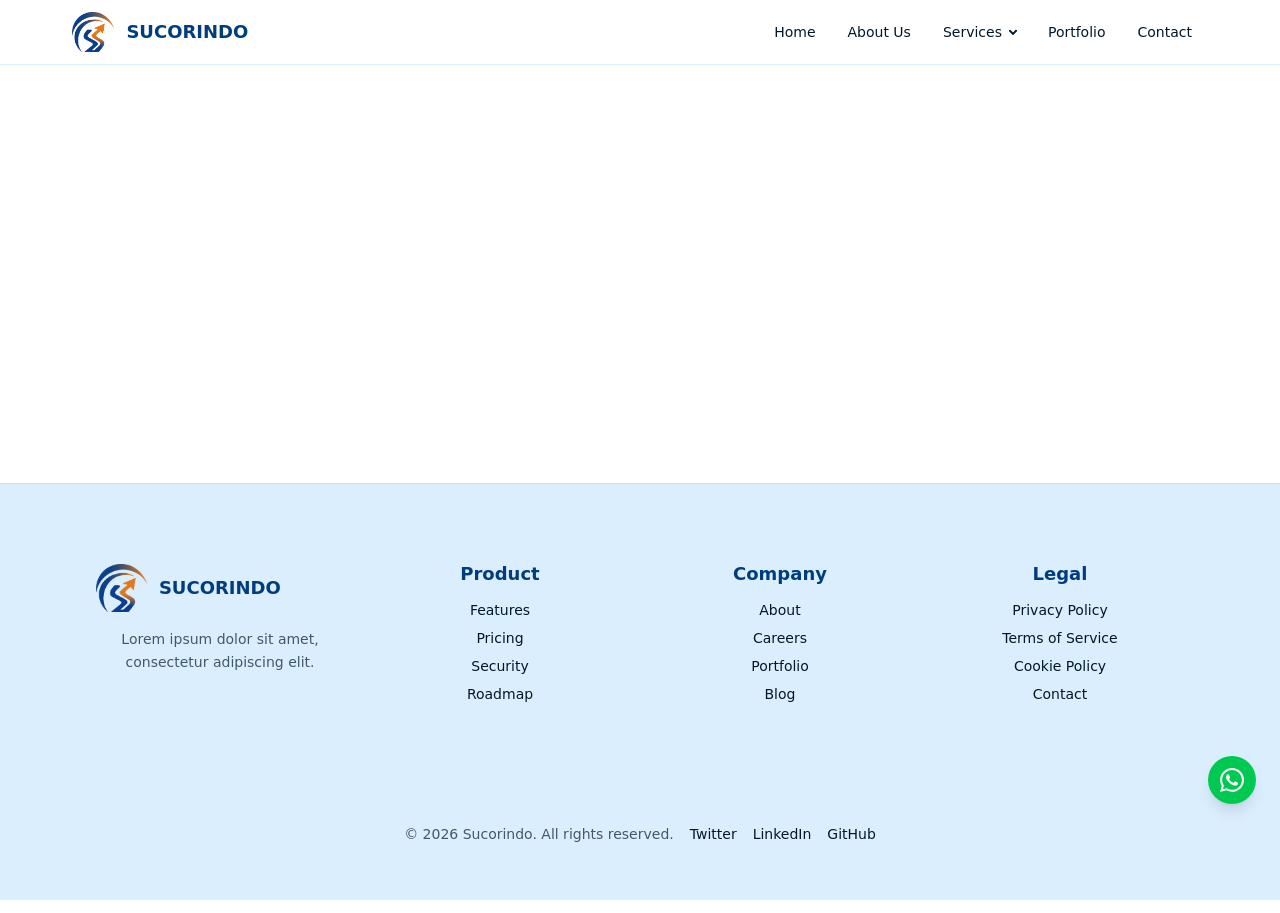
==== commit 85402d13: "update" ====
--- a/index.html
+++ b/index.html
@@ -5,7 +5,7 @@
     <link rel="icon" href="/favicon.ico">
     <meta name="viewport" content="width=device-width, initial-scale=1.0">
     <title>Sucorindo - Professional Solutions</title>
-    <script type="module" crossorigin src="/assets/index-Bmu8Q3MH.js"></script>
+    <script type="module" crossorigin src="/assets/index-4Sf9r47M.js"></script>
     <link rel="stylesheet" crossorigin href="/assets/index-BXEMUZ62.css">
   </head>
   <body>
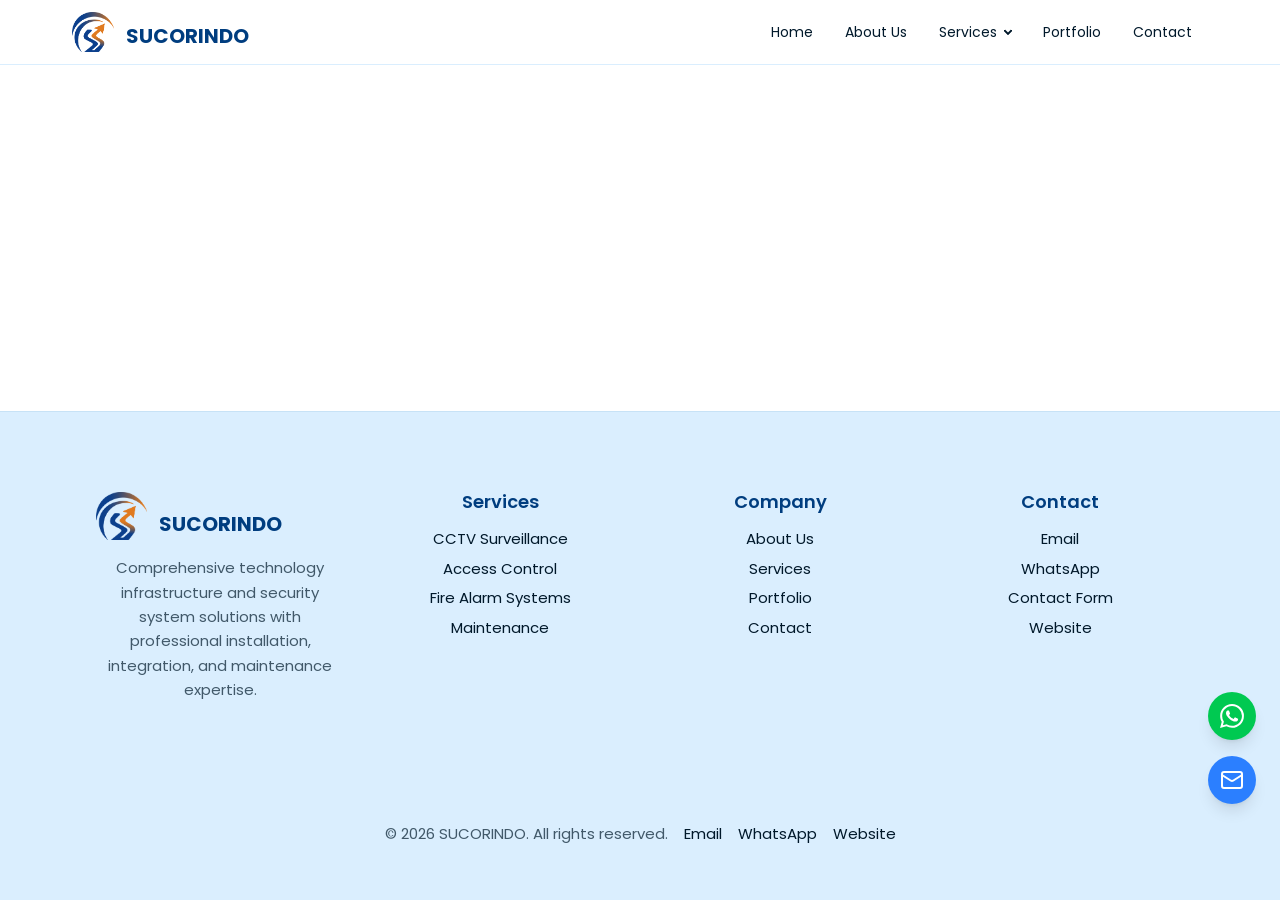
==== commit 78c5a169: "update" ====
--- a/index.html
+++ b/index.html
@@ -4,9 +4,36 @@
     <meta charset="UTF-8">
     <link rel="icon" href="/favicon.ico">
     <meta name="viewport" content="width=device-width, initial-scale=1.0">
-    <title>Sucorindo - Professional Solutions</title>
-    <script type="module" crossorigin src="/assets/index-4Sf9r47M.js"></script>
-    <link rel="stylesheet" crossorigin href="/assets/index-BXEMUZ62.css">
+    
+    <!-- Primary Meta Tags -->
+    <title>SUCORINDO - Professional Security Solutions & Integrated Systems</title>
+    <meta name="title" content="SUCORINDO - Professional Security Solutions & Integrated Systems">
+    <meta name="description" content="SUCORINDO provides integrated security systems, CCTV surveillance, access control, and alarm detection solutions for businesses. Expert security services and professional installation.">
+    <meta name="keywords" content="security systems, CCTV, surveillance, access control, alarm detection, security solutions, integrated security, business security">
+    <meta name="author" content="SUCORINDO">
+    <meta name="theme-color" content="#1a3a52">
+    
+    <!-- Open Graph Meta Tags (Social Media) -->
+    <meta property="og:type" content="website">
+    <meta property="og:url" content="https://sucorindo.com">
+    <meta property="og:title" content="SUCORINDO - Professional Security Solutions">
+    <meta property="og:description" content="Leading provider of integrated security systems, CCTV surveillance, access control, and alarm detection solutions.">
+    <meta property="og:image" content="/logo_sucorindo.png">
+    <meta property="og:site_name" content="SUCORINDO">
+    
+    <!-- Twitter Meta Tags -->
+    <meta name="twitter:card" content="summary_large_image">
+    <meta name="twitter:title" content="SUCORINDO - Professional Security Solutions">
+    <meta name="twitter:description" content="Integrated security systems and surveillance solutions for your business">
+    <meta name="twitter:image" content="/logo_sucorindo.png">
+    
+    <!-- Additional SEO Tags -->
+    <meta name="robots" content="index, follow">
+    <meta name="language" content="English">
+    <meta name="revisit-after" content="7 days">
+    <link rel="canonical" href="https://sucorindo.com">
+    <script type="module" crossorigin src="/assets/index-CstcVcLt.js"></script>
+    <link rel="stylesheet" crossorigin href="/assets/index-BvuUs5Ss.css">
   </head>
   <body>
     <div id="app"></div>
--- a/assets/index-BvuUs5Ss.css
+++ b/assets/index-BvuUs5Ss.css
@@ -0,0 +1 @@
+@layer properties{@supports (((-webkit-hyphens:none)) and (not (margin-trim:inline))) or ((-moz-orient:inline) and (not (color:rgb(from red r g b)))){*,:before,:after,::backdrop{--tw-translate-x:0;--tw-translate-y:0;--tw-translate-z:0;--tw-rotate-x:initial;--tw-rotate-y:initial;--tw-rotate-z:initial;--tw-skew-x:initial;--tw-skew-y:initial;--tw-space-y-reverse:0;--tw-border-style:solid;--tw-gradient-position:initial;--tw-gradient-from:#0000;--tw-gradient-via:#0000;--tw-gradient-to:#0000;--tw-gradient-stops:initial;--tw-gradient-via-stops:initial;--tw-gradient-from-position:0%;--tw-gradient-via-position:50%;--tw-gradient-to-position:100%;--tw-leading:initial;--tw-font-weight:initial;--tw-shadow:0 0 #0000;--tw-shadow-color:initial;--tw-shadow-alpha:100%;--tw-inset-shadow:0 0 #0000;--tw-inset-shadow-color:initial;--tw-inset-shadow-alpha:100%;--tw-ring-color:initial;--tw-ring-shadow:0 0 #0000;--tw-inset-ring-color:initial;--tw-inset-ring-shadow:0 0 #0000;--tw-ring-inset:initial;--tw-ring-offset-width:0px;--tw-ring-offset-color:#fff;--tw-ring-offset-shadow:0 0 #0000;--tw-outline-style:solid;--tw-blur:initial;--tw-brightness:initial;--tw-contrast:initial;--tw-grayscale:initial;--tw-hue-rotate:initial;--tw-invert:initial;--tw-opacity:initial;--tw-saturate:initial;--tw-sepia:initial;--tw-drop-shadow:initial;--tw-drop-shadow-color:initial;--tw-drop-shadow-alpha:100%;--tw-drop-shadow-size:initial;--tw-duration:initial;--tw-ease:initial;--tw-scale-x:1;--tw-scale-y:1;--tw-scale-z:1}}}@layer theme{:root,:host{--font-sans:ui-sans-serif,system-ui,sans-serif,"Apple Color Emoji","Segoe UI Emoji","Segoe UI Symbol","Noto Color Emoji";--font-mono:ui-monospace,SFMono-Regular,Menlo,Monaco,Consolas,"Liberation Mono","Courier New",monospace;--color-red-400:oklch(70.4% .191 22.216);--color-red-500:oklch(63.7% .237 25.331);--color-red-600:oklch(57.7% .245 27.325);--color-red-800:oklch(44.4% .177 26.899);--color-green-500:oklch(72.3% .219 149.579);--color-green-600:oklch(62.7% .194 149.214);--color-teal-400:oklch(77.7% .152 181.912);--color-teal-800:oklch(43.7% .078 188.216);--color-blue-400:oklch(70.7% .165 254.624);--color-blue-500:oklch(62.3% .214 259.815);--color-blue-600:oklch(54.6% .245 262.881);--color-blue-800:oklch(42.4% .199 265.638);--color-gray-300:oklch(87.2% .01 258.338);--color-gray-800:oklch(27.8% .033 256.848);--color-black:#000;--color-white:#fff;--spacing:.25rem;--container-2xl:42rem;--container-3xl:48rem;--text-sm:.875rem;--text-sm--line-height:calc(1.25/.875);--text-base:1rem;--text-base--line-height: 1.5 ;--text-lg:1.125rem;--text-lg--line-height:calc(1.75/1.125);--text-xl:1.25rem;--text-xl--line-height:calc(1.75/1.25);--text-2xl:1.5rem;--text-2xl--line-height:calc(2/1.5);--text-3xl:1.875rem;--text-3xl--line-height: 1.2 ;--text-5xl:3rem;--text-5xl--line-height:1;--text-6xl:3.75rem;--text-6xl--line-height:1;--text-7xl:4.5rem;--text-7xl--line-height:1;--font-weight-semibold:600;--font-weight-bold:700;--leading-relaxed:1.625;--radius-lg:.5rem;--radius-2xl:1rem;--ease-out:cubic-bezier(0,0,.2,1);--ease-in-out:cubic-bezier(.4,0,.2,1);--default-transition-duration:.15s;--default-transition-timing-function:cubic-bezier(.4,0,.2,1);--default-font-family:var(--font-sans);--default-mono-font-family:var(--font-mono)}}@layer base{*,:after,:before,::backdrop{box-sizing:border-box;border:0 solid;margin:0;padding:0}::file-selector-button{box-sizing:border-box;border:0 solid;margin:0;padding:0}html,:host{-webkit-text-size-adjust:100%;tab-size:4;line-height:1.5;font-family:var(--default-font-family,ui-sans-serif,system-ui,sans-serif,"Apple Color Emoji","Segoe UI Emoji","Segoe UI Symbol","Noto Color Emoji");font-feature-settings:var(--default-font-feature-settings,normal);font-variation-settings:var(--default-font-variation-settings,normal);-webkit-tap-highlight-color:transparent}hr{height:0;color:inherit;border-top-width:1px}abbr:where([title]){-webkit-text-decoration:underline dotted;text-decoration:underline dotted}h1,h2,h3,h4,h5,h6{font-size:inherit;font-weight:inherit}a{color:inherit;-webkit-text-decoration:inherit;text-decoration:inherit}b,strong{font-weight:bolder}code,kbd,samp,pre{font-family:var(--default-mono-font-family,ui-monospace,SFMono-Regular,Menlo,Monaco,Consolas,"Liberation Mono","Courier New",monospace);font-feature-settings:var(--default-mono-font-feature-settings,normal);font-variation-settings:var(--default-mono-font-variation-settings,normal);font-size:1em}small{font-size:80%}sub,sup{vertical-align:baseline;font-size:75%;line-height:0;position:relative}sub{bottom:-.25em}sup{top:-.5em}table{text-indent:0;border-color:inherit;border-collapse:collapse}:-moz-focusring{outline:auto}progress{vertical-align:baseline}summary{display:list-item}ol,ul,menu{list-style:none}img,svg,video,canvas,audio,iframe,embed,object{vertical-align:middle;display:block}img,video{max-width:100%;height:auto}button,input,select,optgroup,textarea{font:inherit;font-feature-settings:inherit;font-variation-settings:inherit;letter-spacing:inherit;color:inherit;opacity:1;background-color:#0000;border-radius:0}::file-selector-button{font:inherit;font-feature-settings:inherit;font-variation-settings:inherit;letter-spacing:inherit;color:inherit;opacity:1;background-color:#0000;border-radius:0}:where(select:is([multiple],[size])) optgroup{font-weight:bolder}:where(select:is([multiple],[size])) optgroup option{padding-inline-start:20px}::file-selector-button{margin-inline-end:4px}::placeholder{opacity:1}@supports (not ((-webkit-appearance:-apple-pay-button))) or (contain-intrinsic-size:1px){::placeholder{color:currentColor}@supports (color:color-mix(in lab,red,red)){::placeholder{color:color-mix(in oklab,currentcolor 50%,transparent)}}}textarea{resize:vertical}::-webkit-search-decoration{-webkit-appearance:none}::-webkit-date-and-time-value{min-height:1lh;text-align:inherit}::-webkit-datetime-edit{display:inline-flex}::-webkit-datetime-edit-fields-wrapper{padding:0}::-webkit-datetime-edit{padding-block:0}::-webkit-datetime-edit-year-field{padding-block:0}::-webkit-datetime-edit-month-field{padding-block:0}::-webkit-datetime-edit-day-field{padding-block:0}::-webkit-datetime-edit-hour-field{padding-block:0}::-webkit-datetime-edit-minute-field{padding-block:0}::-webkit-datetime-edit-second-field{padding-block:0}::-webkit-datetime-edit-millisecond-field{padding-block:0}::-webkit-datetime-edit-meridiem-field{padding-block:0}::-webkit-calendar-picker-indicator{line-height:1}:-moz-ui-invalid{box-shadow:none}button,input:where([type=button],[type=reset],[type=submit]){appearance:button}::file-selector-button{appearance:button}::-webkit-inner-spin-button{height:auto}::-webkit-outer-spin-button{height:auto}[hidden]:where(:not([hidden=until-found])){display:none!important}h1{letter-spacing:-.02em;font-size:2.5rem;font-weight:700}h2{letter-spacing:-.02em;font-size:2rem;font-weight:700}h3{letter-spacing:-.02em;font-size:1.625rem;font-weight:600}h4{font-size:1.25rem;font-weight:600}h5{font-size:1.125rem;font-weight:600}h6{font-size:1rem;font-weight:600}p{font-size:1.0625rem;line-height:1.625}:root{--fx-noise:url("data:image/svg+xml,%3Csvg xmlns='http://www.w3.org/2000/svg' viewBox='0 0 200 200'%3E%3Cfilter id='a'%3E%3CfeTurbulence type='fractalNoise' baseFrequency='1.34' numOctaves='4' stitchTiles='stitch'%3E%3C/feTurbulence%3E%3C/filter%3E%3Crect width='200' height='200' filter='url(%23a)' opacity='0.2'%3E%3C/rect%3E%3C/svg%3E");scrollbar-color:currentColor #0000}@supports (color:color-mix(in lab,red,red)){:root{scrollbar-color:color-mix(in oklch,currentColor 35%,#0000)#0000}}@property --radialprogress{syntax: "<percentage>"; inherits: true; initial-value: 0%;}:root:not(span){overflow:var(--page-overflow)}:root{background:var(--page-scroll-bg,var(--root-bg));--page-scroll-bg-on:linear-gradient(var(--root-bg,#0000),var(--root-bg,#0000))var(--root-bg,#0000)}@supports (color:color-mix(in lab,red,red)){:root{--page-scroll-bg-on:linear-gradient(var(--root-bg,#0000),var(--root-bg,#0000))color-mix(in srgb,var(--root-bg,#0000),oklch(0% 0 0) calc(var(--page-has-backdrop,0)*40%))}}:root{--page-scroll-transition-on:background-color .3s ease-out;transition:var(--page-scroll-transition);scrollbar-gutter:var(--page-scroll-gutter,unset);scrollbar-gutter:if(style(--page-has-scroll: 1): var(--page-scroll-gutter,unset); else: unset)}@keyframes set-page-has-scroll{0%,to{--page-has-scroll:1}}:root,[data-theme]{background:var(--page-scroll-bg,var(--root-bg));color:var(--color-base-content)}:where(:root,[data-theme]){--root-bg:var(--color-base-100)}:where(:root),:root:has(input.theme-controller[value=sucorindo]:checked),[data-theme=sucorindo]{color-scheme:light;--color-base-100:oklch(100% 0 0);--color-base-200:oklch(94% .03 240);--color-base-300:oklch(90% .04 240);--color-base-content:oklch(20% .05 240);--color-primary:oklch(35% .15 240);--color-primary-content:oklch(98% .01 240);--color-secondary:oklch(65% .2 70);--color-secondary-content:oklch(15% .05 70);--color-accent:oklch(65% .2 70);--color-accent-content:oklch(15% .05 70);--color-neutral:oklch(50% .05 240);--color-neutral-content:oklch(98% .01 240);--color-info:oklch(70% .2 220);--color-info-content:oklch(98% .01 220);--color-success:oklch(65% .25 140);--color-success-content:oklch(98% .01 140);--color-warning:oklch(80% .25 80);--color-warning-content:oklch(20% .05 80);--color-error:oklch(65% .3 30);--color-error-content:oklch(98% .01 30);--radius-selector:1rem;--radius-field:.25rem;--radius-box:.5rem;--size-selector:.25rem;--size-field:.25rem;--border:1px;--depth:1;--noise:0}}@layer components{.section-padding{padding-top:4rem;padding-bottom:4rem}@media(min-width:768px){.section-padding{padding-top:6rem;padding-bottom:6rem}}.section-padding-sm{padding-top:3rem;padding-bottom:3rem}@media(min-width:768px){.section-padding-sm{padding-top:4rem;padding-bottom:4rem}}.section-container{width:100%;max-width:72rem;margin-left:auto;margin-right:auto;padding-left:1rem;padding-right:1rem}@media(min-width:768px){.section-container{padding-left:1.5rem;padding-right:1.5rem}}@media(min-width:1024px){.section-container{padding-left:2rem;padding-right:2rem}}.card-professional{background-color:hsl(var(--color-base-100));border:1px solid hsl(var(--color-base-200));border-radius:.5rem;transition:box-shadow .3s;position:relative;box-shadow:0 1px 3px #0000001a,0 1px 2px -1px #0000001a}.card-professional:hover{box-shadow:0 4px 6px -1px #0000001a,0 2px 4px -2px #0000001a}.cta-primary{background-color:hsl(var(--color-primary));color:hsl(var(--color-base-100));border-radius:.5rem;justify-content:center;align-items:center;padding:.5rem 1rem;font-weight:600;transition:all .2s;display:inline-flex}.cta-primary:hover{opacity:.9}.cta-secondary{border:1px solid hsl(var(--color-primary));color:hsl(var(--color-primary));border-radius:.5rem;justify-content:center;align-items:center;padding:.5rem 1rem;font-weight:600;transition:all .2s;display:inline-flex}.cta-secondary:hover{background-color:hsl(var(--color-primary)/.1)}.text-xs{font-size:.8125rem!important}.text-sm{font-size:.9375rem!important}.text-base{font-size:1.0625rem!important}.text-lg{font-size:1.25rem!important}.text-xl{font-size:1.5rem!important}.text-2xl{font-size:1.875rem!important}.text-3xl{font-size:2.25rem!important}.text-4xl{font-size:2.75rem!important}.text-5xl{font-size:3.25rem!important}.fade-in{animation:.6s ease-out fade-in}}@layer utilities{@layer daisyui.l1.l2.l3{.diff{webkit-user-select:none;-webkit-user-select:none;user-select:none;direction:ltr;grid-template-rows:1fr 1.8rem 1fr;grid-template-columns:auto 1fr;width:100%;display:grid;position:relative;overflow:hidden;container-type:inline-size}.diff:focus-visible,.diff:has(.diff-item-1:focus-visible){outline-style:var(--tw-outline-style);outline-offset:1px;outline-width:2px;outline-color:var(--color-base-content)}.diff:focus-visible .diff-resizer{min-width:95cqi;max-width:95cqi}.diff:has(.diff-item-1:focus-visible){outline-style:var(--tw-outline-style);outline-offset:1px;outline-width:2px}.diff:has(.diff-item-1:focus-visible) .diff-resizer{min-width:5cqi;max-width:5cqi}@supports (-webkit-overflow-scrolling:touch) and (overflow:-webkit-paged-x){.diff:focus .diff-resizer{min-width:5cqi;max-width:5cqi}.diff:has(.diff-item-1:focus) .diff-resizer{min-width:95cqi;max-width:95cqi}}.modal{pointer-events:none;visibility:hidden;width:100%;max-width:none;height:100%;max-height:none;color:inherit;transition:visibility .3s allow-discrete,background-color .3s ease-out,opacity .1s ease-out;overscroll-behavior:contain;z-index:999;scrollbar-gutter:auto;background-color:#0000;place-items:center;margin:0;padding:0;display:grid;position:fixed;inset:0;overflow:clip}.modal::backdrop{display:none}:where(.drawer-side){overflow:hidden}.drawer-side{pointer-events:none;visibility:hidden;z-index:10;overscroll-behavior:contain;opacity:0;width:100%;transition:opacity .2s ease-out .1s allow-discrete,visibility .3s ease-out .1s allow-discrete;inset-inline-start:0;background-color:#0000;grid-template-rows:repeat(1,minmax(0,1fr));grid-template-columns:repeat(1,minmax(0,1fr));grid-row-start:1;grid-column-start:1;place-items:flex-start start;height:100dvh;display:grid;position:fixed;top:0}.drawer-side>.drawer-overlay{cursor:pointer;background-color:#0006;place-self:stretch stretch;position:sticky;top:0}.drawer-side>*{grid-row-start:1;grid-column-start:1}.drawer-side>:not(.drawer-overlay){will-change:transform;transition:translate .3s ease-out,width .2s ease-out;translate:-100%}[dir=rtl] :is(.drawer-side>:not(.drawer-overlay)){translate:100%}.fab{pointer-events:none;z-index:999;font-size:var(--text-sm);line-height:var(--tw-leading,var(--text-sm--line-height));white-space:nowrap;inset-inline-end:1rem;flex-direction:column-reverse;align-items:flex-end;gap:.5rem;display:flex;position:fixed;bottom:1rem}.fab>*{pointer-events:auto;align-items:center;gap:.5rem;display:flex}.fab>:hover,.fab>:has(:focus-visible){z-index:1}.fab>[tabindex]:first-child{transition-property:opacity,visibility,rotate;transition-duration:.2s;transition-timing-function:cubic-bezier(.4,0,.2,1);display:grid;position:relative}.fab .fab-close,.fab .fab-main-action{inset-inline-end:0;position:absolute;bottom:0}:is(.fab:focus-within:has(.fab-close),.fab:focus-within:has(.fab-main-action))>[tabindex]{opacity:0;rotate:90deg}.fab:focus-within>[tabindex]:first-child{pointer-events:none}.fab:focus-within>:nth-child(n+2){visibility:visible;--tw-scale-x:100%;--tw-scale-y:100%;--tw-scale-z:100%;scale:var(--tw-scale-x)var(--tw-scale-y);opacity:1}.fab>:nth-child(n+2){visibility:hidden;--tw-scale-x:80%;--tw-scale-y:80%;--tw-scale-z:80%;scale:var(--tw-scale-x)var(--tw-scale-y);opacity:0;transition-property:opacity,scale,visibility;transition-duration:.2s;transition-timing-function:cubic-bezier(.4,0,.2,1)}.fab>:nth-child(n+2).fab-main-action,.fab>:nth-child(n+2).fab-close{--tw-scale-x:100%;--tw-scale-y:100%;--tw-scale-z:100%;scale:var(--tw-scale-x)var(--tw-scale-y)}.fab>:nth-child(3){transition-delay:30ms}.fab>:nth-child(4){transition-delay:60ms}.fab>:nth-child(5){transition-delay:90ms}.fab>:nth-child(6){transition-delay:.12s}.drawer-open>.drawer-toggle:checked~.drawer-side{scrollbar-color:revert-layer}:root:has(.drawer-open>.drawer-toggle:checked){--page-overflow:revert-layer;--page-scroll-gutter:revert-layer;--page-scroll-bg:revert-layer;--page-scroll-transition:revert-layer;--page-has-backdrop:revert-layer;animation:revert-layer;animation-timeline:revert-layer}.drawer-toggle{appearance:none;opacity:0;width:0;height:0;position:fixed}:where(.drawer-toggle:checked~.drawer-side){scrollbar-color:currentColor oklch(0 0 0/calc(var(--page-has-backdrop,0)*.4))}@supports (color:color-mix(in lab,red,red)){:where(.drawer-toggle:checked~.drawer-side){scrollbar-color:color-mix(in oklch,currentColor 35%,#0000)oklch(0 0 0/calc(var(--page-has-backdrop,0)*.4))}}:where(:root:has(.drawer-toggle:checked)){--page-has-backdrop:1;--page-overflow:hidden;--page-scroll-bg:var(--page-scroll-bg-on);--page-scroll-gutter:stable;--page-scroll-transition:var(--page-scroll-transition-on);animation:forwards set-page-has-scroll;animation-timeline:scroll()}.tooltip{--tt-bg:var(--color-neutral);--tt-off: calc(100% + .5rem) ;--tt-tail: calc(100% + 1px + .25rem) ;display:inline-block;position:relative}.tooltip>.tooltip-content,.tooltip[data-tip]:before{border-radius:var(--radius-field);text-align:center;white-space:normal;max-width:20rem;color:var(--color-neutral-content);opacity:0;background-color:var(--tt-bg);pointer-events:none;z-index:2;--tw-content:attr(data-tip);content:var(--tw-content);width:max-content;padding-block:.25rem;padding-inline:.5rem;font-size:.875rem;line-height:1.25;position:absolute}.tooltip:after{opacity:0;background-color:var(--tt-bg);content:"";pointer-events:none;--mask-tooltip:url("data:image/svg+xml,%3Csvg width='10' height='4' viewBox='0 0 8 4' fill='none' xmlns='http://www.w3.org/2000/svg'%3E%3Cpath d='M0.500009 1C3.5 1 3.00001 4 5.00001 4C7 4 6.5 1 9.5 1C10 1 10 0.499897 10 0H0C-1.99338e-08 0.5 0 1 0.500009 1Z' fill='black'/%3E%3C/svg%3E%0A");width:.625rem;height:.25rem;-webkit-mask-position:-1px 0;mask-position:-1px 0;-webkit-mask-repeat:no-repeat;mask-repeat:no-repeat;-webkit-mask-image:var(--mask-tooltip);mask-image:var(--mask-tooltip);display:block;position:absolute}@media(prefers-reduced-motion:no-preference){.tooltip>.tooltip-content,.tooltip[data-tip]:before,.tooltip:after{transition:opacity .2s cubic-bezier(.4,0,.2,1) 75ms,transform .2s cubic-bezier(.4,0,.2,1) 75ms}}:is(.tooltip:is([data-tip]:not([data-tip=""]),:has(.tooltip-content:not(:empty))).tooltip-open,.tooltip:is([data-tip]:not([data-tip=""]),:has(.tooltip-content:not(:empty))):hover,.tooltip:is([data-tip]:not([data-tip=""]),:has(.tooltip-content:not(:empty))):has(:focus-visible))>.tooltip-content,:is(.tooltip:is([data-tip]:not([data-tip=""]),:has(.tooltip-content:not(:empty))).tooltip-open,.tooltip:is([data-tip]:not([data-tip=""]),:has(.tooltip-content:not(:empty))):hover,.tooltip:is([data-tip]:not([data-tip=""]),:has(.tooltip-content:not(:empty))):has(:focus-visible))[data-tip]:before,:is(.tooltip:is([data-tip]:not([data-tip=""]),:has(.tooltip-content:not(:empty))).tooltip-open,.tooltip:is([data-tip]:not([data-tip=""]),:has(.tooltip-content:not(:empty))):hover,.tooltip:is([data-tip]:not([data-tip=""]),:has(.tooltip-content:not(:empty))):has(:focus-visible)):after{opacity:1;--tt-pos:0rem}@media(prefers-reduced-motion:no-preference){:is(.tooltip:is([data-tip]:not([data-tip=""]),:has(.tooltip-content:not(:empty))).tooltip-open,.tooltip:is([data-tip]:not([data-tip=""]),:has(.tooltip-content:not(:empty))):hover,.tooltip:is([data-tip]:not([data-tip=""]),:has(.tooltip-content:not(:empty))):has(:focus-visible))>.tooltip-content,:is(.tooltip:is([data-tip]:not([data-tip=""]),:has(.tooltip-content:not(:empty))).tooltip-open,.tooltip:is([data-tip]:not([data-tip=""]),:has(.tooltip-content:not(:empty))):hover,.tooltip:is([data-tip]:not([data-tip=""]),:has(.tooltip-content:not(:empty))):has(:focus-visible))[data-tip]:before,:is(.tooltip:is([data-tip]:not([data-tip=""]),:has(.tooltip-content:not(:empty))).tooltip-open,.tooltip:is([data-tip]:not([data-tip=""]),:has(.tooltip-content:not(:empty))):hover,.tooltip:is([data-tip]:not([data-tip=""]),:has(.tooltip-content:not(:empty))):has(:focus-visible)):after{transition:opacity .2s cubic-bezier(.4,0,.2,1),transform .2s cubic-bezier(.4,0,.2,1)}}.tab{cursor:pointer;appearance:none;text-align:center;webkit-user-select:none;-webkit-user-select:none;user-select:none;flex-wrap:wrap;justify-content:center;align-items:center;display:inline-flex;position:relative}@media(hover:hover){.tab:hover{color:var(--color-base-content)}}.tab{--tab-p:.75rem;--tab-bg:var(--color-base-100);--tab-border-color:var(--color-base-300);--tab-radius-ss:0;--tab-radius-se:0;--tab-radius-es:0;--tab-radius-ee:0;--tab-order:0;--tab-radius-min:calc(.75rem - var(--border));--tab-radius-limit:min(var(--radius-field),var(--tab-radius-min));--tab-radius-grad:#0000 calc(69% - var(--border)),var(--tab-border-color)calc(69% - var(--border) + .25px),var(--tab-border-color)69%,var(--tab-bg) calc(69% + .25px) ;order:var(--tab-order);height:var(--tab-height);padding-inline:var(--tab-p);border-color:#0000;font-size:.875rem}.tab:is(input[type=radio]){min-width:fit-content}.tab:is(input[type=radio]):after{--tw-content:attr(aria-label);content:var(--tw-content)}.tab:is(label){position:relative}.tab:is(label) input{cursor:pointer;appearance:none;opacity:0;position:absolute;inset:0}:is(.tab:checked,.tab:is(label:has(:checked)),.tab:is(.tab-active,[aria-selected=true],[aria-current=true],[aria-current=page]))+.tab-content{display:block}.tab:not(:checked,label:has(:checked),:hover,.tab-active,[aria-selected=true],[aria-current=true],[aria-current=page]){color:var(--color-base-content)}@supports (color:color-mix(in lab,red,red)){.tab:not(:checked,label:has(:checked),:hover,.tab-active,[aria-selected=true],[aria-current=true],[aria-current=page]){color:color-mix(in oklab,var(--color-base-content)50%,transparent)}}.tab:not(input):empty{cursor:default;flex-grow:1}.tab:focus{--tw-outline-style:none;outline-style:none}@media(forced-colors:active){.tab:focus{outline-offset:2px;outline:2px solid #0000}}.tab:focus-visible,.tab:is(label:has(:checked:focus-visible)){outline-offset:-5px;outline:2px solid}.tab[disabled]{pointer-events:none;opacity:.4}.menu{--menu-active-fg:var(--color-neutral-content);--menu-active-bg:var(--color-neutral);flex-flow:column wrap;width:fit-content;padding:.5rem;font-size:.875rem;display:flex}.menu :where(li ul){white-space:nowrap;margin-inline-start:1rem;padding-inline-start:.5rem;position:relative}.menu :where(li ul):before{background-color:var(--color-base-content);opacity:.1;width:var(--border);content:"";inset-inline-start:0;position:absolute;top:.75rem;bottom:.75rem}.menu :where(li>.menu-dropdown:not(.menu-dropdown-show)){display:none}.menu :where(li:not(.menu-title)>:not(ul,details,.menu-title,.btn)),.menu :where(li:not(.menu-title)>details>summary:not(.menu-title)){border-radius:var(--radius-field);text-align:start;text-wrap:balance;-webkit-user-select:none;user-select:none;grid-auto-columns:minmax(auto,max-content) auto max-content;grid-auto-flow:column;align-content:flex-start;align-items:center;gap:.5rem;padding-block:.375rem;padding-inline:.75rem;transition-property:color,background-color,box-shadow;transition-duration:.2s;transition-timing-function:cubic-bezier(0,0,.2,1);display:grid}.menu :where(li>details>summary){--tw-outline-style:none;outline-style:none}@media(forced-colors:active){.menu :where(li>details>summary){outline-offset:2px;outline:2px solid #0000}}.menu :where(li>details>summary)::-webkit-details-marker{display:none}:is(.menu :where(li>details>summary),.menu :where(li>.menu-dropdown-toggle)):after{content:"";transform-origin:50%;pointer-events:none;justify-self:flex-end;width:.375rem;height:.375rem;transition-property:rotate,translate;transition-duration:.2s;display:block;translate:0 -1px;rotate:-135deg;box-shadow:inset 2px 2px}.menu details{interpolate-size:allow-keywords;overflow:hidden}.menu details::details-content{block-size:0}@media(prefers-reduced-motion:no-preference){.menu details::details-content{transition-behavior:allow-discrete;transition-property:block-size,content-visibility;transition-duration:.2s;transition-timing-function:cubic-bezier(0,0,.2,1)}}.menu details[open]::details-content{block-size:auto}.menu :where(li>details[open]>summary):after,.menu :where(li>.menu-dropdown-toggle.menu-dropdown-show):after{translate:0 1px;rotate:45deg}.menu :where(li:not(.menu-title,.disabled)>:not(ul,details,.menu-title),li:not(.menu-title,.disabled)>details>summary:not(.menu-title)):not(.menu-active,:active,.btn).menu-focus,.menu :where(li:not(.menu-title,.disabled)>:not(ul,details,.menu-title),li:not(.menu-title,.disabled)>details>summary:not(.menu-title)):not(.menu-active,:active,.btn):focus-visible{cursor:pointer;background-color:var(--color-base-content)}@supports (color:color-mix(in lab,red,red)){.menu :where(li:not(.menu-title,.disabled)>:not(ul,details,.menu-title),li:not(.menu-title,.disabled)>details>summary:not(.menu-title)):not(.menu-active,:active,.btn).menu-focus,.menu :where(li:not(.menu-title,.disabled)>:not(ul,details,.menu-title),li:not(.menu-title,.disabled)>details>summary:not(.menu-title)):not(.menu-active,:active,.btn):focus-visible{background-color:color-mix(in oklab,var(--color-base-content)10%,transparent)}}.menu :where(li:not(.menu-title,.disabled)>:not(ul,details,.menu-title),li:not(.menu-title,.disabled)>details>summary:not(.menu-title)):not(.menu-active,:active,.btn).menu-focus,.menu :where(li:not(.menu-title,.disabled)>:not(ul,details,.menu-title),li:not(.menu-title,.disabled)>details>summary:not(.menu-title)):not(.menu-active,:active,.btn):focus-visible{color:var(--color-base-content);--tw-outline-style:none;outline-style:none}@media(forced-colors:active){.menu :where(li:not(.menu-title,.disabled)>:not(ul,details,.menu-title),li:not(.menu-title,.disabled)>details>summary:not(.menu-title)):not(.menu-active,:active,.btn).menu-focus,.menu :where(li:not(.menu-title,.disabled)>:not(ul,details,.menu-title),li:not(.menu-title,.disabled)>details>summary:not(.menu-title)):not(.menu-active,:active,.btn):focus-visible{outline-offset:2px;outline:2px solid #0000}}.menu :where(li:not(.menu-title,.disabled)>:not(ul,details,.menu-title):not(.menu-active,:active,.btn):hover,li:not(.menu-title,.disabled)>details>summary:not(.menu-title):not(.menu-active,:active,.btn):hover){cursor:pointer;background-color:var(--color-base-content)}@supports (color:color-mix(in lab,red,red)){.menu :where(li:not(.menu-title,.disabled)>:not(ul,details,.menu-title):not(.menu-active,:active,.btn):hover,li:not(.menu-title,.disabled)>details>summary:not(.menu-title):not(.menu-active,:active,.btn):hover){background-color:color-mix(in oklab,var(--color-base-content)10%,transparent)}}.menu :where(li:not(.menu-title,.disabled)>:not(ul,details,.menu-title):not(.menu-active,:active,.btn):hover,li:not(.menu-title,.disabled)>details>summary:not(.menu-title):not(.menu-active,:active,.btn):hover){--tw-outline-style:none;outline-style:none}@media(forced-colors:active){.menu :where(li:not(.menu-title,.disabled)>:not(ul,details,.menu-title):not(.menu-active,:active,.btn):hover,li:not(.menu-title,.disabled)>details>summary:not(.menu-title):not(.menu-active,:active,.btn):hover){outline-offset:2px;outline:2px solid #0000}}.menu :where(li:not(.menu-title,.disabled)>:not(ul,details,.menu-title):not(.menu-active,:active,.btn):hover,li:not(.menu-title,.disabled)>details>summary:not(.menu-title):not(.menu-active,:active,.btn):hover){box-shadow:inset 0 1px #00000003,inset 0 -1px #ffffff03}.menu :where(li:empty){background-color:var(--color-base-content);opacity:.1;height:1px;margin:.5rem 1rem}.menu :where(li){flex-flow:column wrap;flex-shrink:0;align-items:stretch;display:flex;position:relative}.menu :where(li) .badge{justify-self:flex-end}.menu :where(li)>:not(ul,.menu-title,details,.btn):active,.menu :where(li)>:not(ul,.menu-title,details,.btn).menu-active,.menu :where(li)>details>summary:active{--tw-outline-style:none;outline-style:none}@media(forced-colors:active){.menu :where(li)>:not(ul,.menu-title,details,.btn):active,.menu :where(li)>:not(ul,.menu-title,details,.btn).menu-active,.menu :where(li)>details>summary:active{outline-offset:2px;outline:2px solid #0000}}.menu :where(li)>:not(ul,.menu-title,details,.btn):active,.menu :where(li)>:not(ul,.menu-title,details,.btn).menu-active,.menu :where(li)>details>summary:active{color:var(--menu-active-fg);background-color:var(--menu-active-bg);background-size:auto,calc(var(--noise)*100%);background-image:none,var(--fx-noise)}:is(.menu :where(li)>:not(ul,.menu-title,details,.btn):active,.menu :where(li)>:not(ul,.menu-title,details,.btn).menu-active,.menu :where(li)>details>summary:active):not(:is(.menu :where(li)>:not(ul,.menu-title,details,.btn):active,.menu :where(li)>:not(ul,.menu-title,details,.btn).menu-active,.menu :where(li)>details>summary:active):active){box-shadow:0 2px calc(var(--depth)*3px) -2px var(--menu-active-bg)}.menu :where(li).menu-disabled{pointer-events:none;color:var(--color-base-content)}@supports (color:color-mix(in lab,red,red)){.menu :where(li).menu-disabled{color:color-mix(in oklab,var(--color-base-content)20%,transparent)}}.menu .dropdown:focus-within .menu-dropdown-toggle:after{translate:0 1px;rotate:45deg}.menu .dropdown-content{margin-top:.5rem;padding:.5rem}.menu .dropdown-content:before{display:none}.floating-label{display:block;position:relative}.floating-label input{display:block}.floating-label input::placeholder,.floating-label textarea::placeholder{transition:top .1s ease-out,translate .1s ease-out,scale .1s ease-out,opacity .1s ease-out}.floating-label>span{z-index:1;background-color:var(--color-base-100);opacity:0;inset-inline-start:.75rem;top:calc(var(--size-field,.25rem)*10/2);pointer-events:none;border-radius:2px;padding-inline:.25rem;font-size:.875rem;line-height:1;transition:top .1s ease-out,translate .1s ease-out,scale .1s ease-out,opacity .1s ease-out;position:absolute;translate:0 -50%}:is(.floating-label:focus-within,.floating-label:not(:has(input:placeholder-shown,textarea:placeholder-shown))) ::placeholder{opacity:0;pointer-events:auto;top:0;translate:-12.5% calc(-50% - .125em);scale:.75}:is(.floating-label:focus-within,.floating-label:not(:has(input:placeholder-shown,textarea:placeholder-shown)))>span{opacity:1;pointer-events:auto;z-index:2;top:0;translate:-12.5% calc(-50% - .125em);scale:.75}.floating-label:has(:disabled,[disabled])>span{opacity:0}.floating-label:has(.input-xs,.select-xs,.textarea-xs) span{top:calc(var(--size-field,.25rem)*6/2);font-size:.6875rem}.floating-label:has(.input-sm,.select-sm,.textarea-sm) span{top:calc(var(--size-field,.25rem)*8/2);font-size:.75rem}.floating-label:has(.input-md,.select-md,.textarea-md) span{top:calc(var(--size-field,.25rem)*10/2);font-size:.875rem}.floating-label:has(.input-lg,.select-lg,.textarea-lg) span{top:calc(var(--size-field,.25rem)*12/2);font-size:1.125rem}.floating-label:has(.input-xl,.select-xl,.textarea-xl) span{top:calc(var(--size-field,.25rem)*14/2);font-size:1.375rem}.diff-item-2{grid-row:1/span 3;grid-column-start:1;position:relative}.diff-item-2:after{pointer-events:none;z-index:2;background-color:var(--color-base-100);border-radius:3.40282e38px;position:absolute;top:50%;bottom:0;right:1px}@supports (color:color-mix(in lab,red,red)){.diff-item-2:after{background-color:color-mix(in oklab,var(--color-base-100)98%,transparent)}}.diff-item-2:after{border:2px solid var(--color-base-100);content:"";outline:1px solid var(--color-base-content);border:.5px solid #0000001f;width:1.2rem;height:1.8rem}@supports (color:color-mix(in lab,red,red)){.diff-item-2:after{outline:1px solid color-mix(in oklab,var(--color-base-content)10%,#0000)}}.diff-item-2:after{outline-offset:-3px;translate:50% -50%}.diff-item-2>*{pointer-events:none;object-fit:cover;object-position:center;width:100cqi;max-width:none;height:100%;position:absolute;top:0;bottom:0;left:0}@supports (-webkit-overflow-scrolling:touch) and (overflow:-webkit-paged-x){.diff-item-2:after{--tw-content:none;content:var(--tw-content)}}.pika-single:is(div){-webkit-user-select:none;user-select:none;z-index:999;color:var(--color-base-content);background-color:var(--color-base-100);border-radius:var(--radius-box);border:var(--border)solid var(--color-base-200);padding:.5rem;font-size:.75rem;display:inline-block;position:relative}.pika-single:is(div):before,.pika-single:is(div):after{content:"";display:table}.pika-single:is(div):after{clear:both}.pika-single:is(div).is-hidden{display:none}.pika-single:is(div).is-bound{position:absolute}.pika-single:is(div) .pika-lendar{css-float:left}.pika-single:is(div) .pika-title{text-align:center;position:relative}.pika-single:is(div) .pika-title select{cursor:pointer;z-index:999;opacity:0;margin:0;position:absolute;top:5px;left:0}.pika-single:is(div) .pika-label{z-index:999;background-color:var(--color-base-100);margin:0;padding:5px 3px;display:inline-block;position:relative;overflow:hidden}.pika-single:is(div) .pika-prev,.pika-single:is(div) .pika-next{cursor:pointer;color:#0000;border-radius:var(--radius-field);border:0;outline:none;width:2.25rem;height:2.25rem;font-size:1.2em;display:block;position:absolute;top:0}:is(.pika-single:is(div) .pika-prev,.pika-single:is(div) .pika-next):hover{background-color:var(--color-base-200)}:is(.pika-single:is(div) .pika-prev,.pika-single:is(div) .pika-next).is-disabled{cursor:default;opacity:.2}:is(.pika-single:is(div) .pika-prev,.pika-single:is(div) .pika-next):before{width:2.25rem;height:2.25rem;color:var(--color-base-content);line-height:2.25;display:inline-block}.pika-single:is(div) .pika-prev{left:0}.pika-single:is(div) .pika-prev:before{--tw-content:"‹";content:var(--tw-content)}.pika-single:is(div) .pika-next{right:0}.pika-single:is(div) .pika-next:before{--tw-content:"›";content:var(--tw-content)}.pika-single:is(div) .pika-select{display:inline-block}.pika-single:is(div) .pika-table{border-collapse:collapse;border-spacing:0;border:0;width:100%}.pika-single:is(div) .pika-table th,.pika-single:is(div) .pika-table td{padding:0}.pika-single:is(div) .pika-table th{opacity:.6;text-align:center;width:2.25rem;height:2.25rem}.pika-single:is(div) .pika-button{cursor:pointer;text-align:right;text-align:center;border:0;outline:none;width:2.25rem;height:2.25rem;margin:0;padding:5px;display:block}.pika-single:is(div) .pika-week{color:var(--color-base-content)}.pika-single:is(div) .is-today .pika-button{background:var(--color-primary);color:var(--color-primary-content)}:is(.pika-single:is(div) .is-selected,.pika-single:is(div) .has-event) .pika-button,:is(.pika-single:is(div) .is-selected,.pika-single:is(div) .has-event) .pika-button:hover{color:var(--color-base-100);background-color:var(--color-base-content);border-radius:var(--radius-field)}.pika-single:is(div) .has-event .pika-button,:is(.pika-single:is(div) .is-disabled,.pika-single:is(div) .is-inrange) .pika-button{background:var(--color-base-primary)}.pika-single:is(div) .is-startrange .pika-button,.pika-single:is(div) .is-endrange .pika-button{color:var(--color-base-100);background:var(--color-base-content);border-radius:var(--radius-field)}.pika-single:is(div) .is-disabled .pika-button{pointer-events:none;cursor:default;color:var(--color-base-content);opacity:.3}.pika-single:is(div) .is-outside-current-month .pika-button{color:var(--color-base-content);opacity:.3}.pika-single:is(div) .is-selection-disabled{pointer-events:none;cursor:default}.pika-single:is(div) .pika-button:hover,.pika-single:is(div) .pika-row.pick-whole-week:hover .pika-button{color:var(--color-base-content);background-color:var(--color-base-200);border-radius:var(--radius-field)}.pika-single:is(div) .pika-table abbr{font-weight:400;text-decoration:none}.diff-item-1{z-index:1;border-right:2px solid var(--color-base-100);grid-row:1/span 3;grid-column-start:1;position:relative;overflow:hidden}.diff-item-1:focus-visible{--tw-outline-style:none;outline-style:none}.diff-item-1>*{pointer-events:none;object-fit:cover;object-position:center;width:100cqi;max-width:none;height:100%;position:absolute;top:0;bottom:0;left:0}.dock{z-index:1;background-color:var(--color-base-100);color:currentColor;border-top:.5px solid var(--color-base-content);flex-direction:row;justify-content:space-around;align-items:center;width:100%;padding:.5rem;display:flex;position:fixed;bottom:0;left:0;right:0}@supports (color:color-mix(in lab,red,red)){.dock{border-top:.5px solid color-mix(in oklab,var(--color-base-content)5%,#0000)}}.dock{height:4rem;height:calc(4rem + env(safe-area-inset-bottom));padding-bottom:env(safe-area-inset-bottom)}.dock>*{cursor:pointer;border-radius:var(--radius-box);background-color:#0000;flex-direction:column;flex-shrink:1;flex-basis:100%;justify-content:center;align-items:center;gap:1px;max-width:8rem;height:100%;margin-bottom:.5rem;transition:opacity .2s ease-out;display:flex;position:relative}@media(hover:hover){.dock>:hover{opacity:.8}}:is(.dock>[aria-disabled=true],.dock>[disabled]),:is(.dock>[aria-disabled=true],.dock>[disabled]):hover{pointer-events:none;color:var(--color-base-content)}@supports (color:color-mix(in lab,red,red)){:is(.dock>[aria-disabled=true],.dock>[disabled]),:is(.dock>[aria-disabled=true],.dock>[disabled]):hover{color:color-mix(in oklab,var(--color-base-content)10%,transparent)}}:is(.dock>[aria-disabled=true],.dock>[disabled]),:is(.dock>[aria-disabled=true],.dock>[disabled]):hover{opacity:1}.dock>* .dock-label{font-size:.6875rem}.dock>:after{content:"";background-color:#0000;border-top:3px solid #0000;border-radius:3.40282e38px;width:1.5rem;height:.25rem;transition:background-color .1s ease-out,text-color .1s ease-out,width .1s ease-out;position:absolute;bottom:.2rem}.hover-3d{perspective:75rem;--transform:0,0;--shine:100% 100%;--shadow:0rem 0rem 0rem;--ease:linear(0,.931 13.8%,1.196 21.4%,1.343 29.8%,1.378 36%,1.365 43.2%,1.059 78%,1);filter:drop-shadow(var(--shadow).1rem #00000003)drop-shadow(var(--shadow).2rem #00000003)drop-shadow(var(--shadow).3rem #00000003)drop-shadow(var(--shadow).4rem #00000003);transition:filter .4s ease-out;display:inline-grid}.hover-3d>:nth-child(n+2){isolation:isolate;z-index:1;scale:1.2}.hover-3d>:first-child{transform:rotate3d(var(--transform),0,10deg);transition:transform var(--ease).5s,scale var(--ease).5s,outline-color ease-out .5s;outline-offset:-1px;outline:.5px solid #0000;grid-area:1/1/4/4;overflow:hidden}.hover-3d>:first-child:before{content:"";pointer-events:none;z-index:1;opacity:0;filter:blur(.75rem);width:33.3333%;height:33.3333%;scale:500%;translate:var(--shine);background-image:radial-gradient(circle,#fff3 10%,#0000 50%);transition:translate .4s ease-out,opacity .4s ease-out;position:absolute}.hover-3d:hover{--ease:linear(0,.708 15.2%,.927 23.6%,1.067 33%,1.12 41%,1.13 50.2%,1.019 83.2%,1)}.hover-3d:hover>:first-child{outline-color:#fff1}.hover-3d:hover>:first-child:before,.hover-3d:hover>:first-child:after{opacity:1}.hover-3d:hover>:first-child{scale:1.05}.hover-3d>:nth-child(2){grid-area:1/1/2/2}.hover-3d>:nth-child(3){grid-area:1/2/2/3}.hover-3d>:nth-child(4){grid-area:1/3/2/4}.hover-3d>:nth-child(5){grid-area:2/1/3/2}.hover-3d>:nth-child(6){grid-area:2/3/3/4}.hover-3d>:nth-child(7){grid-area:3/1/4/2}.hover-3d>:nth-child(8){grid-area:3/2/4/3}.hover-3d>:nth-child(9){grid-area:3/3/4/4}.hover-3d:has(>:nth-child(2):hover){--transform:-1,1;--shine:0% 0%;--shadow:-.5rem -.5rem}.hover-3d:has(>:nth-child(3):hover){--transform:-1,0;--shine:100% 0%;--shadow:0rem -.5rem}.hover-3d:has(>:nth-child(4):hover){--transform:-1,-1;--shine:200% 0%;--shadow:.5rem -.5rem}.hover-3d:has(>:nth-child(5):hover){--transform:0,1;--shine:0% 100%;--shadow:-.5rem 0rem}.hover-3d:has(>:nth-child(6):hover){--transform:0,-1;--shine:200% 100%;--shadow:.5rem 0rem}.hover-3d:has(>:nth-child(7):hover){--transform:1,1;--shine:0% 200%;--shadow:-.5rem .5rem}.hover-3d:has(>:nth-child(8):hover){--transform:1,0;--shine:100% 200%;--shadow:0rem .5rem}.hover-3d:has(>:nth-child(9):hover){--transform:1,-1;--shine:200% 200%;--shadow:.5rem .5rem}.dropdown{position-area:var(--anchor-v,bottom)var(--anchor-h,span-right);display:inline-block;position:relative}.dropdown>:not(:has(~[class*=dropdown-content])):focus{--tw-outline-style:none;outline-style:none}@media(forced-colors:active){.dropdown>:not(:has(~[class*=dropdown-content])):focus{outline-offset:2px;outline:2px solid #0000}}.dropdown .dropdown-content{position:absolute}.dropdown.dropdown-close .dropdown-content,.dropdown:not(details,.dropdown-open,.dropdown-hover:hover,:focus-within) .dropdown-content,.dropdown.dropdown-hover:not(:hover) [tabindex]:first-child:focus:not(:focus-visible)~.dropdown-content{transform-origin:top;opacity:0;display:none;scale:95%}.dropdown[popover],.dropdown .dropdown-content{z-index:999}@media(prefers-reduced-motion:no-preference){.dropdown[popover],.dropdown .dropdown-content{transition-behavior:allow-discrete;transition-property:opacity,scale,display;transition-duration:.2s;transition-timing-function:cubic-bezier(.4,0,.2,1);animation:.2s dropdown}}@starting-style{.dropdown[popover],.dropdown .dropdown-content{opacity:0;scale:95%}}:is(.dropdown:not(.dropdown-close).dropdown-open,.dropdown:not(.dropdown-close):not(.dropdown-hover):focus,.dropdown:not(.dropdown-close):focus-within)>[tabindex]:first-child{pointer-events:none}:is(.dropdown:not(.dropdown-close).dropdown-open,.dropdown:not(.dropdown-close):not(.dropdown-hover):focus,.dropdown:not(.dropdown-close):focus-within) .dropdown-content,.dropdown:not(.dropdown-close).dropdown-hover:hover .dropdown-content{opacity:1;scale:100%}.dropdown:is(details) summary::-webkit-details-marker{display:none}.dropdown:where([popover]){background:0 0}.dropdown[popover]{color:inherit;position:fixed}@supports not (position-area:bottom){.dropdown[popover]{margin:auto}.dropdown[popover].dropdown-close{transform-origin:top;opacity:0;display:none;scale:95%}.dropdown[popover].dropdown-open:not(:popover-open){transform-origin:top;opacity:0;display:none;scale:95%}.dropdown[popover]::backdrop{background-color:oklab(0% none none/.3)}}:is(.dropdown[popover].dropdown-close,.dropdown[popover]:not(.dropdown-open,:popover-open)){transform-origin:top;opacity:0;display:none;scale:95%}:where(.btn){width:unset}.btn{cursor:pointer;text-align:center;vertical-align:middle;outline-offset:2px;webkit-user-select:none;-webkit-user-select:none;user-select:none;padding-inline:var(--btn-p);color:var(--btn-fg);--tw-prose-links:var(--btn-fg);height:var(--size);font-size:var(--fontsize,.875rem);outline-color:var(--btn-color,var(--color-base-content));background-color:var(--btn-bg);background-size:auto,calc(var(--noise)*100%);background-image:none,var(--btn-noise);border-width:var(--border);border-style:solid;border-color:var(--btn-border);text-shadow:0 .5px oklch(100% 0 0/calc(var(--depth)*.15));touch-action:manipulation;box-shadow:0 .5px 0 .5px oklch(100% 0 0/calc(var(--depth)*6%)) inset,var(--btn-shadow);--size:calc(var(--size-field,.25rem)*10);--btn-bg:var(--btn-color,var(--color-base-200));--btn-fg:var(--color-base-content);--btn-p:1rem;--btn-border:var(--btn-bg);border-start-start-radius:var(--join-ss,var(--radius-field));border-start-end-radius:var(--join-se,var(--radius-field));border-end-end-radius:var(--join-ee,var(--radius-field));border-end-start-radius:var(--join-es,var(--radius-field));flex-wrap:nowrap;flex-shrink:0;justify-content:center;align-items:center;gap:.375rem;font-weight:600;transition-property:color,background-color,border-color,box-shadow;transition-duration:.2s;transition-timing-function:cubic-bezier(0,0,.2,1);display:inline-flex}@supports (color:color-mix(in lab,red,red)){.btn{--btn-border:color-mix(in oklab,var(--btn-bg),#000 calc(var(--depth)*5%))}}.btn{--btn-shadow:0 3px 2px -2px var(--btn-bg),0 4px 3px -2px var(--btn-bg)}@supports (color:color-mix(in lab,red,red)){.btn{--btn-shadow:0 3px 2px -2px color-mix(in oklab,var(--btn-bg)calc(var(--depth)*30%),#0000),0 4px 3px -2px color-mix(in oklab,var(--btn-bg)calc(var(--depth)*30%),#0000)}}.btn{--btn-noise:var(--fx-noise)}@media(hover:hover){.btn:hover{--btn-bg:var(--btn-color,var(--color-base-200))}@supports (color:color-mix(in lab,red,red)){.btn:hover{--btn-bg:color-mix(in oklab,var(--btn-color,var(--color-base-200)),#000 7%)}}}.btn:focus-visible,.btn:has(:focus-visible){isolation:isolate;outline-width:2px;outline-style:solid}.btn:active:not(.btn-active){--btn-bg:var(--btn-color,var(--color-base-200));translate:0 .5px}@supports (color:color-mix(in lab,red,red)){.btn:active:not(.btn-active){--btn-bg:color-mix(in oklab,var(--btn-color,var(--color-base-200)),#000 5%)}}.btn:active:not(.btn-active){--btn-border:var(--btn-color,var(--color-base-200))}@supports (color:color-mix(in lab,red,red)){.btn:active:not(.btn-active){--btn-border:color-mix(in oklab,var(--btn-color,var(--color-base-200)),#000 7%)}}.btn:active:not(.btn-active){--btn-shadow:0 0 0 0 oklch(0% 0 0/0),0 0 0 0 oklch(0% 0 0/0)}.btn:is(input[type=checkbox],input[type=radio]){appearance:none}.btn:is(input[type=checkbox],input[type=radio])[aria-label]:after{--tw-content:attr(aria-label);content:var(--tw-content)}.btn:where(input:checked:not(.filter .btn)){--btn-color:var(--color-primary);--btn-fg:var(--color-primary-content);isolation:isolate}.loading{pointer-events:none;aspect-ratio:1;vertical-align:middle;width:calc(var(--size-selector,.25rem)*6);background-color:currentColor;display:inline-block;-webkit-mask-image:url("data:image/svg+xml,%3Csvg width='24' height='24' stroke='black' viewBox='0 0 24 24' xmlns='http://www.w3.org/2000/svg'%3E%3Cg transform-origin='center'%3E%3Ccircle cx='12' cy='12' r='9.5' fill='none' stroke-width='3' stroke-linecap='round'%3E%3CanimateTransform attributeName='transform' type='rotate' from='0 12 12' to='360 12 12' dur='2s' repeatCount='indefinite'/%3E%3Canimate attributeName='stroke-dasharray' values='0,150;42,150;42,150' keyTimes='0;0.475;1' dur='1.5s' repeatCount='indefinite'/%3E%3Canimate attributeName='stroke-dashoffset' values='0;-16;-59' keyTimes='0;0.475;1' dur='1.5s' repeatCount='indefinite'/%3E%3C/circle%3E%3C/g%3E%3C/svg%3E");mask-image:url("data:image/svg+xml,%3Csvg width='24' height='24' stroke='black' viewBox='0 0 24 24' xmlns='http://www.w3.org/2000/svg'%3E%3Cg transform-origin='center'%3E%3Ccircle cx='12' cy='12' r='9.5' fill='none' stroke-width='3' stroke-linecap='round'%3E%3CanimateTransform attributeName='transform' type='rotate' from='0 12 12' to='360 12 12' dur='2s' repeatCount='indefinite'/%3E%3Canimate attributeName='stroke-dasharray' values='0,150;42,150;42,150' keyTimes='0;0.475;1' dur='1.5s' repeatCount='indefinite'/%3E%3Canimate attributeName='stroke-dashoffset' values='0;-16;-59' keyTimes='0;0.475;1' dur='1.5s' repeatCount='indefinite'/%3E%3C/circle%3E%3C/g%3E%3C/svg%3E");-webkit-mask-position:50%;mask-position:50%;-webkit-mask-size:100%;mask-size:100%;-webkit-mask-repeat:no-repeat;mask-repeat:no-repeat}.react-day-picker{-webkit-user-select:none;user-select:none;background-color:var(--color-base-100);border-radius:var(--radius-box);border:var(--border)solid var(--color-base-200);font-size:.75rem;display:inline-block;position:relative;overflow:clip}.react-day-picker[dir=rtl] .rdp-nav .rdp-chevron{transform-origin:50%;transform:rotate(180deg)}.react-day-picker *{box-sizing:border-box}.react-day-picker .rdp-day{text-align:center;width:2.25rem;height:2.25rem}.react-day-picker .rdp-day_button{cursor:pointer;font:inherit;color:inherit;border-radius:var(--radius-field);background:0 0;border:2px solid #0000;justify-content:center;align-items:center;width:2.25rem;height:2.25rem;margin:0;padding:0;display:flex}.react-day-picker .rdp-day_button:disabled{cursor:revert}.react-day-picker .rdp-day_button:hover{background-color:var(--color-base-200)}.react-day-picker .rdp-day_button:disabled:hover,.react-day-picker .rdp-day_button[aria-disabled=true]:hover{cursor:not-allowed;background-color:#0000}.react-day-picker .rdp-caption_label{z-index:1;white-space:nowrap;border:0;align-items:center;display:inline-flex;position:relative}.react-day-picker .rdp-button_next{border-radius:var(--radius-field)}.react-day-picker .rdp-button_next:hover{background-color:var(--color-base-200)}.react-day-picker .rdp-button_previous{border-radius:var(--radius-field)}.react-day-picker .rdp-button_previous:hover{background-color:var(--color-base-200)}.react-day-picker .rdp-button_next,.react-day-picker .rdp-button_previous{cursor:pointer;font:inherit;color:inherit;appearance:none;background:0 0;border:none;justify-content:center;align-items:center;width:2.25rem;height:2.25rem;margin:0;padding:0;display:inline-flex;position:relative}:is(.react-day-picker .rdp-button_next,.react-day-picker .rdp-button_previous):disabled,:is(.react-day-picker .rdp-button_next,.react-day-picker .rdp-button_previous)[aria-disabled=true]{cursor:revert;opacity:.5}:is(.react-day-picker .rdp-button_next,.react-day-picker .rdp-button_previous):disabled:hover,:is(.react-day-picker .rdp-button_next,.react-day-picker .rdp-button_previous)[aria-disabled=true]:hover{background-color:#0000}.react-day-picker .rdp-chevron{fill:var(--color-base-content);width:1rem;height:1rem;display:inline-block}.react-day-picker .rdp-dropdowns{align-items:center;gap:.5rem;display:inline-flex;position:relative}.react-day-picker .rdp-dropdown{z-index:2;opacity:0;appearance:none;cursor:inherit;line-height:inherit;border:none;width:100%;margin:0;padding:0;position:absolute;inset-block:0;inset-inline-start:0}.react-day-picker .rdp-dropdown:focus-visible~.rdp-caption_label{outline:5px auto highlight;outline:5px auto -webkit-focus-ring-color}.react-day-picker .rdp-dropdown_root{align-items:center;display:inline-flex;position:relative}.react-day-picker .rdp-dropdown_root[data-disabled=true] .rdp-chevron{opacity:.5}.react-day-picker .rdp-month_caption{height:2.75rem;font-size:.75rem;font-weight:inherit;place-content:center;display:flex}.react-day-picker .rdp-months{flex-wrap:wrap;gap:2rem;max-width:fit-content;padding:.5rem;display:flex;position:relative}.react-day-picker .rdp-month_grid{border-collapse:collapse}.react-day-picker .rdp-nav{inset-block-start:0;inset-inline-end:0;justify-content:space-between;align-items:center;width:100%;height:2.75rem;padding-inline:.5rem;display:flex;position:absolute;top:.25rem}.react-day-picker .rdp-weekday{opacity:.6;text-align:center;padding:.5rem 0;font-size:smaller;font-weight:500}.react-day-picker .rdp-week_number{opacity:.6;text-align:center;border:none;border-radius:100%;width:2.25rem;height:2.25rem;font-size:small;font-weight:400}.react-day-picker .rdp-today:not(.rdp-outside) .rdp-day_button{background:var(--color-primary);color:var(--color-primary-content)}.react-day-picker .rdp-selected{font-weight:inherit;font-size:.75rem}.react-day-picker .rdp-selected .rdp-day_button{color:var(--color-base-100);background-color:var(--color-base-content);border-radius:var(--radius-field);border:none}.react-day-picker .rdp-selected .rdp-day_button:hover{background-color:var(--color-base-content)}.react-day-picker .rdp-outside{opacity:.75}.react-day-picker .rdp-disabled{opacity:.5}.react-day-picker .rdp-hidden{visibility:hidden;color:var(--color-base-content)}.react-day-picker .rdp-range_start .rdp-day_button{border-radius:var(--radius-field)0 0 var(--radius-field);background-color:var(--color-base-content);color:var(--color-base-100)}.react-day-picker .rdp-range_middle{background-color:var(--color-base-200)}.react-day-picker .rdp-range_middle .rdp-day_button{border:unset;border-radius:unset;color:inherit}.react-day-picker .rdp-range_end{color:var(--color-base-content)}.react-day-picker .rdp-range_end .rdp-day_button{border-radius:0 var(--radius-field)var(--radius-field)0;background-color:var(--color-base-content);color:var(--color-base-100)}.react-day-picker .rdp-range_start.rdp-range_end{background:revert}.react-day-picker .rdp-focusable{cursor:pointer}.react-day-picker .rdp-footer{border-top:var(--border)solid var(--color-base-200);padding:.5rem}.countdown{display:inline-flex}.countdown>*{visibility:hidden;--value-v: mod(max(0,var(--value)),1000) ;--value-hundreds: round(to-zero,var(--value-v)/100,1) ;--value-tens: round(to-zero,mod(var(--value-v),100)/10,1) ;--value-ones: mod(var(--value-v),100) ;--show-hundreds:clamp(clamp(0,var(--digits,1) - 2,1),var(--value-hundreds),1);--show-tens:clamp(clamp(0,var(--digits,1) - 1,1),var(--value-tens) + var(--show-hundreds),1);--first-digits: round(to-zero,var(--value-v)/10,1) ;height:1em;width:calc(1ch + var(--show-tens)*1ch + var(--show-hundreds)*1ch);direction:ltr;transition:width .4s ease-out .2s;display:inline-block;position:relative;overflow-y:clip}.countdown>:before,.countdown>:after{visibility:visible;--tw-content:"00\a 01\a 02\a 03\a 04\a 05\a 06\a 07\a 08\a 09\a 10\a 11\a 12\a 13\a 14\a 15\a 16\a 17\a 18\a 19\a 20\a 21\a 22\a 23\a 24\a 25\a 26\a 27\a 28\a 29\a 30\a 31\a 32\a 33\a 34\a 35\a 36\a 37\a 38\a 39\a 40\a 41\a 42\a 43\a 44\a 45\a 46\a 47\a 48\a 49\a 50\a 51\a 52\a 53\a 54\a 55\a 56\a 57\a 58\a 59\a 60\a 61\a 62\a 63\a 64\a 65\a 66\a 67\a 68\a 69\a 70\a 71\a 72\a 73\a 74\a 75\a 76\a 77\a 78\a 79\a 80\a 81\a 82\a 83\a 84\a 85\a 86\a 87\a 88\a 89\a 90\a 91\a 92\a 93\a 94\a 95\a 96\a 97\a 98\a 99\a";content:var(--tw-content);font-variant-numeric:tabular-nums;white-space:pre;text-align:end;direction:rtl;transition:all 1s cubic-bezier(1,0,0,1),width .2s ease-out .2s,opacity .2s ease-out .2s;position:absolute;overflow-x:clip}.countdown>:before{width:calc(1ch + var(--show-hundreds)*1ch);top:calc(var(--first-digits)*-1em);opacity:var(--show-tens);inset-inline-end:0}.countdown>:after{width:1ch;top:calc(var(--value-ones)*-1em);inset-inline-start:0}.collapse{border-radius:var(--radius-box,1rem);isolation:isolate;grid-template-rows:max-content 0fr;grid-template-columns:minmax(0,1fr);width:100%;display:grid;position:relative;overflow:hidden}@media(prefers-reduced-motion:no-preference){.collapse{transition:grid-template-rows .2s}}.collapse>input:is([type=checkbox],[type=radio]){appearance:none;opacity:0;z-index:1;grid-row-start:1;grid-column-start:1;width:100%;min-height:1lh;padding:1rem;padding-inline-end:3rem;transition:background-color .2s ease-out}.collapse:is([open],[tabindex]:focus:not(.collapse-close),[tabindex]:focus-within:not(.collapse-close)),.collapse:not(.collapse-close):has(>input:is([type=checkbox],[type=radio]):checked){grid-template-rows:max-content 1fr}.collapse:is([open],[tabindex]:focus:not(.collapse-close),[tabindex]:focus-within:not(.collapse-close))>.collapse-content,.collapse:not(.collapse-close)>:where(input:is([type=checkbox],[type=radio]):checked~.collapse-content){content-visibility:visible;min-height:fit-content}@supports not (content-visibility:visible){.collapse:is([open],[tabindex]:focus:not(.collapse-close),[tabindex]:focus-within:not(.collapse-close))>.collapse-content,.collapse:not(.collapse-close)>:where(input:is([type=checkbox],[type=radio]):checked~.collapse-content){visibility:visible}}.collapse:focus-visible,.collapse:has(>input:is([type=checkbox],[type=radio]):focus-visible),.collapse:has(summary:focus-visible){outline-color:var(--color-base-content);outline-offset:2px;outline-width:2px;outline-style:solid}.collapse:not(.collapse-close)>input[type=checkbox],.collapse:not(.collapse-close)>input[type=radio]:not(:checked),.collapse:not(.collapse-close)>.collapse-title{cursor:pointer}:is(.collapse[tabindex]:focus:not(.collapse-close,.collapse[open]),.collapse[tabindex]:focus-within:not(.collapse-close,.collapse[open]))>.collapse-title{cursor:unset}.collapse:is([open],[tabindex]:focus:not(.collapse-close),[tabindex]:focus-within:not(.collapse-close))>:where(.collapse-content),.collapse:not(.collapse-close)>:where(input:is([type=checkbox],[type=radio]):checked~.collapse-content){padding-bottom:1rem}.collapse:is(details){width:100%}@media(prefers-reduced-motion:no-preference){.collapse:is(details)::details-content{transition:content-visibility .2s allow-discrete,visibility .2s allow-discrete,min-height .2s ease-out allow-discrete,padding .1s ease-out 20ms,background-color .2s ease-out,height .2s;interpolate-size:allow-keywords;height:0}.collapse:is(details):where([open])::details-content{height:auto}}.collapse:is(details) summary{display:block;position:relative}.collapse:is(details) summary::-webkit-details-marker{display:none}.collapse:is(details)>.collapse-content{content-visibility:visible}.collapse:is(details) summary{outline:none}.collapse-content{content-visibility:hidden;min-height:0;cursor:unset;grid-row-start:2;grid-column-start:1;padding-left:1rem;padding-right:1rem}@supports not (content-visibility:hidden){.collapse-content{visibility:hidden}}@media(prefers-reduced-motion:no-preference){.collapse-content{transition:content-visibility .2s allow-discrete,visibility .2s allow-discrete,min-height .2s ease-out allow-discrete,padding .1s ease-out 20ms,background-color .2s ease-out}}.validator-hint{visibility:hidden;margin-top:.5rem;font-size:.75rem}.validator:user-valid{--input-color:var(--color-success)}.validator:user-valid:focus{--input-color:var(--color-success)}.validator:user-valid:checked{--input-color:var(--color-success)}.validator:user-valid[aria-checked=true]{--input-color:var(--color-success)}.validator:user-valid:focus-within{--input-color:var(--color-success)}.validator:has(:user-valid){--input-color:var(--color-success)}.validator:has(:user-valid):focus{--input-color:var(--color-success)}.validator:has(:user-valid):checked{--input-color:var(--color-success)}.validator:has(:user-valid)[aria-checked=true]{--input-color:var(--color-success)}.validator:has(:user-valid):focus-within{--input-color:var(--color-success)}.validator:user-invalid{--input-color:var(--color-error)}.validator:user-invalid:focus{--input-color:var(--color-error)}.validator:user-invalid:checked{--input-color:var(--color-error)}.validator:user-invalid[aria-checked=true]{--input-color:var(--color-error)}.validator:user-invalid:focus-within{--input-color:var(--color-error)}.validator:user-invalid~.validator-hint{visibility:visible;color:var(--color-error)}.validator:has(:user-invalid){--input-color:var(--color-error)}.validator:has(:user-invalid):focus{--input-color:var(--color-error)}.validator:has(:user-invalid):checked{--input-color:var(--color-error)}.validator:has(:user-invalid)[aria-checked=true]{--input-color:var(--color-error)}.validator:has(:user-invalid):focus-within{--input-color:var(--color-error)}.validator:has(:user-invalid)~.validator-hint{visibility:visible;color:var(--color-error)}:is(.validator[aria-invalid]:not([aria-invalid=false]),.validator:has([aria-invalid]:not([aria-invalid=false]))),:is(.validator[aria-invalid]:not([aria-invalid=false]),.validator:has([aria-invalid]:not([aria-invalid=false]))):focus,:is(.validator[aria-invalid]:not([aria-invalid=false]),.validator:has([aria-invalid]:not([aria-invalid=false]))):checked,:is(.validator[aria-invalid]:not([aria-invalid=false]),.validator:has([aria-invalid]:not([aria-invalid=false])))[aria-checked=true],:is(.validator[aria-invalid]:not([aria-invalid=false]),.validator:has([aria-invalid]:not([aria-invalid=false]))):focus-within{--input-color:var(--color-error)}:is(.validator[aria-invalid]:not([aria-invalid=false]),.validator:has([aria-invalid]:not([aria-invalid=false])))~.validator-hint{visibility:visible;color:var(--color-error)}.radial-progress{height:var(--size);width:var(--size);vertical-align:middle;box-sizing:content-box;--value:0;--size:5rem;--thickness:calc(var(--size)/10);--radialprogress:calc(var(--value)*1%);background-color:#0000;border-radius:3.40282e38px;place-content:center;transition:--radialprogress .3s linear;display:inline-grid;position:relative}.radial-progress:before{content:"";background:radial-gradient(farthest-side,currentColor 98%,#0000)top/var(--thickness)var(--thickness)no-repeat,conic-gradient(currentColor var(--radialprogress),#0000 0);webkit-mask:radial-gradient(farthest-side,#0000 calc(100% - var(--thickness)),#000 calc(100% + .5px - var(--thickness)));-webkit-mask:radial-gradient(farthest-side,#0000 calc(100% - var(--thickness)),#000 calc(100% + .5px - var(--thickness)));mask:radial-gradient(farthest-side,#0000 calc(100% - var(--thickness)),#000 calc(100% + .5px - var(--thickness)));border-radius:3.40282e38px;position:absolute;inset:0}.radial-progress:after{content:"";inset:calc(50% - var(--thickness)/2);transform:rotate(calc(var(--value)*3.6deg - 90deg))translate(calc(var(--size)/2 - 50%));background-color:currentColor;border-radius:3.40282e38px;transition:transform .3s linear;position:absolute}.list{flex-direction:column;font-size:.875rem;display:flex}.list .list-row{--list-grid-cols:minmax(0,auto)1fr;border-radius:var(--radius-box);word-break:break-word;grid-auto-flow:column;grid-template-columns:var(--list-grid-cols);gap:1rem;padding:1rem;display:grid;position:relative}:is(.list>:not(:last-child).list-row,.list>:not(:last-child) .list-row):after{content:"";border-bottom:var(--border)solid;inset-inline:var(--radius-box);border-color:var(--color-base-content);position:absolute;bottom:0}@supports (color:color-mix(in lab,red,red)){:is(.list>:not(:last-child).list-row,.list>:not(:last-child) .list-row):after{border-color:color-mix(in oklab,var(--color-base-content)5%,transparent)}}.toast{translate:var(--toast-x,0)var(--toast-y,0);inset-inline:auto 1rem;background-color:#0000;flex-direction:column;gap:.5rem;width:max-content;max-width:calc(100vw - 2rem);display:flex;position:fixed;top:auto;bottom:1rem}@media(prefers-reduced-motion:no-preference){.toast>*{animation:.25s ease-out toast}}.toggle{border:var(--border)solid currentColor;color:var(--input-color);cursor:pointer;appearance:none;vertical-align:middle;webkit-user-select:none;-webkit-user-select:none;user-select:none;--radius-selector-max:calc(var(--radius-selector) + var(--radius-selector) + var(--radius-selector));border-radius:calc(var(--radius-selector) + min(var(--toggle-p),var(--radius-selector-max)) + min(var(--border),var(--radius-selector-max)));padding:var(--toggle-p);flex-shrink:0;grid-template-columns:0fr 1fr 1fr;place-content:center;display:inline-grid;position:relative;box-shadow:inset 0 1px}@supports (color:color-mix(in lab,red,red)){.toggle{box-shadow:0 1px color-mix(in oklab,currentColor calc(var(--depth)*10%),#0000) inset}}.toggle{--input-color:var(--color-base-content);transition:color .3s,grid-template-columns .2s}@supports (color:color-mix(in lab,red,red)){.toggle{--input-color:color-mix(in oklab,var(--color-base-content)50%,#0000)}}.toggle{--toggle-p:calc(var(--size)*.125);--size:calc(var(--size-selector,.25rem)*6);width:calc((var(--size)*2) - (var(--border) + var(--toggle-p))*2);height:var(--size)}.toggle>*{z-index:1;cursor:pointer;appearance:none;background-color:#0000;border:none;grid-column:2/span 1;grid-row-start:1;height:100%;padding:.125rem;transition:opacity .2s,rotate .4s}.toggle>:focus{--tw-outline-style:none;outline-style:none}@media(forced-colors:active){.toggle>:focus{outline-offset:2px;outline:2px solid #0000}}.toggle>:nth-child(2){color:var(--color-base-100);rotate:none}.toggle>:nth-child(3){color:var(--color-base-100);opacity:0;rotate:-15deg}.toggle:has(:checked)>:nth-child(2){opacity:0;rotate:15deg}.toggle:has(:checked)>:nth-child(3){opacity:1;rotate:none}.toggle:before{aspect-ratio:1;border-radius:var(--radius-selector);--tw-content:"";content:var(--tw-content);height:100%;box-shadow:0 -1px oklch(0% 0 0/calc(var(--depth)*.1)) inset,0 8px 0 -4px oklch(100% 0 0/calc(var(--depth)*.1)) inset,0 1px currentColor;background-color:currentColor;grid-row-start:1;grid-column-start:2;transition:background-color .1s,translate .2s,inset-inline-start .2s;position:relative;inset-inline-start:0;translate:0}@supports (color:color-mix(in lab,red,red)){.toggle:before{box-shadow:0 -1px oklch(0% 0 0/calc(var(--depth)*.1)) inset,0 8px 0 -4px oklch(100% 0 0/calc(var(--depth)*.1)) inset,0 1px color-mix(in oklab,currentColor calc(var(--depth)*10%),#0000)}}.toggle:before{background-size:auto,calc(var(--noise)*100%);background-image:none,var(--fx-noise)}@media(forced-colors:active){.toggle:before{outline-style:var(--tw-outline-style);outline-offset:-1px;outline-width:1px}}@media print{.toggle:before{outline-offset:-1rem;outline:.25rem solid}}.toggle:focus-visible,.toggle:has(:focus-visible){outline-offset:2px;outline:2px solid}.toggle:checked,.toggle[aria-checked=true],.toggle:has(>input:checked){background-color:var(--color-base-100);--input-color:var(--color-base-content);grid-template-columns:1fr 1fr 0fr}:is(.toggle:checked,.toggle[aria-checked=true],.toggle:has(>input:checked)):before{background-color:currentColor}@starting-style{:is(.toggle:checked,.toggle[aria-checked=true],.toggle:has(>input:checked)):before{opacity:0}}.toggle:indeterminate{grid-template-columns:.5fr 1fr .5fr}.toggle:disabled{cursor:not-allowed;opacity:.3}.toggle:disabled:before{border:var(--border)solid currentColor;background-color:#0000}.input{cursor:text;border:var(--border)solid #0000;appearance:none;background-color:var(--color-base-100);vertical-align:middle;white-space:nowrap;width:clamp(3rem,20rem,100%);height:var(--size);font-size:max(var(--font-size,.875rem),.875rem);touch-action:manipulation;border-color:var(--input-color);box-shadow:0 1px var(--input-color) inset,0 -1px oklch(100% 0 0/calc(var(--depth)*.1)) inset;border-start-start-radius:var(--join-ss,var(--radius-field));border-start-end-radius:var(--join-se,var(--radius-field));border-end-end-radius:var(--join-ee,var(--radius-field));border-end-start-radius:var(--join-es,var(--radius-field));flex-shrink:1;align-items:center;gap:.5rem;padding-inline:.75rem;display:inline-flex;position:relative}@supports (color:color-mix(in lab,red,red)){.input{box-shadow:0 1px color-mix(in oklab,var(--input-color)calc(var(--depth)*10%),#0000) inset,0 -1px oklch(100% 0 0/calc(var(--depth)*.1)) inset}}.input{--size:calc(var(--size-field,.25rem)*10);--input-color:var(--color-base-content)}@supports (color:color-mix(in lab,red,red)){.input{--input-color:color-mix(in oklab,var(--color-base-content)20%,#0000)}}.input:where(input){display:inline-flex}.input :where(input){appearance:none;background-color:#0000;border:none;width:100%;height:100%;display:inline-flex}.input :where(input):focus,.input :where(input):focus-within{--tw-outline-style:none;outline-style:none}@media(forced-colors:active){.input :where(input):focus,.input :where(input):focus-within{outline-offset:2px;outline:2px solid #0000}}.input :where(input[type=url]),.input :where(input[type=email]){direction:ltr}.input :where(input[type=date]){display:inline-flex}.input:focus,.input:focus-within{--input-color:var(--color-base-content);box-shadow:0 1px var(--input-color)}@supports (color:color-mix(in lab,red,red)){.input:focus,.input:focus-within{box-shadow:0 1px color-mix(in oklab,var(--input-color)calc(var(--depth)*10%),#0000)}}.input:focus,.input:focus-within{outline:2px solid var(--input-color);outline-offset:2px;isolation:isolate}@media(pointer:coarse){@supports (-webkit-touch-callout:none){.input:focus,.input:focus-within{--font-size:1rem}}}.input:has(>input[disabled]),.input:is(:disabled,[disabled]),fieldset:disabled .input{cursor:not-allowed;border-color:var(--color-base-200);background-color:var(--color-base-200);color:var(--color-base-content)}@supports (color:color-mix(in lab,red,red)){.input:has(>input[disabled]),.input:is(:disabled,[disabled]),fieldset:disabled .input{color:color-mix(in oklab,var(--color-base-content)40%,transparent)}}:is(.input:has(>input[disabled]),.input:is(:disabled,[disabled]),fieldset:disabled .input)::placeholder{color:var(--color-base-content)}@supports (color:color-mix(in lab,red,red)){:is(.input:has(>input[disabled]),.input:is(:disabled,[disabled]),fieldset:disabled .input)::placeholder{color:color-mix(in oklab,var(--color-base-content)20%,transparent)}}.input:has(>input[disabled]),.input:is(:disabled,[disabled]),fieldset:disabled .input{box-shadow:none}.input:has(>input[disabled])>input[disabled]{cursor:not-allowed}.input::-webkit-date-and-time-value{text-align:inherit}.input[type=number]::-webkit-inner-spin-button{margin-block:-.75rem;margin-inline-end:-.75rem}.input::-webkit-calendar-picker-indicator{position:absolute;inset-inline-end:.75em}.input:has(>input[type=date]) :where(input[type=date]){webkit-appearance:none;appearance:none;display:inline-flex}.input:has(>input[type=date]) input[type=date]::-webkit-calendar-picker-indicator{cursor:pointer;width:1em;height:1em;position:absolute;inset-inline-end:.75em}.indicator{width:max-content;display:inline-flex;position:relative}.indicator :where(.indicator-item){z-index:1;white-space:nowrap;top:var(--indicator-t,0);bottom:var(--indicator-b,auto);left:var(--indicator-s,auto);right:var(--indicator-e,0);translate:var(--indicator-x,50%)var(--indicator-y,-50%);position:absolute}.table{border-collapse:separate;--tw-border-spacing-x: 0rem ;--tw-border-spacing-y: 0rem ;width:100%;border-spacing:var(--tw-border-spacing-x)var(--tw-border-spacing-y);border-radius:var(--radius-box);text-align:left;font-size:.875rem;position:relative}.table:where(:dir(rtl),[dir=rtl],[dir=rtl] *){text-align:right}@media(hover:hover){:is(.table tr.row-hover,.table tr.row-hover:nth-child(2n)):hover{background-color:var(--color-base-200)}}.table :where(th,td){vertical-align:middle;padding-block:.75rem;padding-inline:1rem}.table :where(thead,tfoot){white-space:nowrap;color:var(--color-base-content)}@supports (color:color-mix(in lab,red,red)){.table :where(thead,tfoot){color:color-mix(in oklab,var(--color-base-content)60%,transparent)}}.table :where(thead,tfoot){font-size:.875rem;font-weight:600}.table :where(tfoot tr:first-child :is(td,th)){border-top:var(--border)solid var(--color-base-content)}@supports (color:color-mix(in lab,red,red)){.table :where(tfoot tr:first-child :is(td,th)){border-top:var(--border)solid color-mix(in oklch,var(--color-base-content)5%,#0000)}}.table :where(.table-pin-rows thead tr){z-index:1;background-color:var(--color-base-100);position:sticky;top:0}.table :where(.table-pin-rows tfoot tr){z-index:1;background-color:var(--color-base-100);position:sticky;bottom:0}.table :where(.table-pin-cols tr th){background-color:var(--color-base-100);position:sticky;left:0;right:0}.table :where(thead tr :is(td,th),tbody tr:not(:last-child) :is(td,th)){border-bottom:var(--border)solid var(--color-base-content)}@supports (color:color-mix(in lab,red,red)){.table :where(thead tr :is(td,th),tbody tr:not(:last-child) :is(td,th)){border-bottom:var(--border)solid color-mix(in oklch,var(--color-base-content)5%,#0000)}}.steps{counter-reset:step;grid-auto-columns:1fr;grid-auto-flow:column;display:inline-grid;overflow:auto hidden}.steps .step{text-align:center;--step-bg:var(--color-base-300);--step-fg:var(--color-base-content);grid-template-rows:40px 1fr;grid-template-columns:auto;place-items:center;min-width:4rem;display:grid}.steps .step:before{width:100%;height:.5rem;color:var(--step-bg);background-color:var(--step-bg);content:"";border:1px solid;grid-row-start:1;grid-column-start:1;margin-inline-start:-100%;top:0}.steps .step>.step-icon,.steps .step:not(:has(.step-icon)):after{--tw-content:counter(step);content:var(--tw-content);counter-increment:step;z-index:1;color:var(--step-fg);background-color:var(--step-bg);border:1px solid var(--step-bg);border-radius:3.40282e38px;grid-row-start:1;grid-column-start:1;place-self:center;place-items:center;width:2rem;height:2rem;display:grid;position:relative}.steps .step:first-child:before{--tw-content:none;content:var(--tw-content)}.steps .step[data-content]:after{--tw-content:attr(data-content);content:var(--tw-content)}.range{appearance:none;webkit-appearance:none;--range-thumb:var(--color-base-100);--range-thumb-size:calc(var(--size-selector,.25rem)*6);--range-progress:currentColor;--range-fill:1;--range-p:.25rem;--range-bg:currentColor}@supports (color:color-mix(in lab,red,red)){.range{--range-bg:color-mix(in oklab,currentColor 10%,#0000)}}.range{cursor:pointer;vertical-align:middle;--radius-selector-max:calc(var(--radius-selector) + var(--radius-selector) + var(--radius-selector));border-radius:calc(var(--radius-selector) + min(var(--range-p),var(--radius-selector-max)));width:clamp(3rem,20rem,100%);height:var(--range-thumb-size);background-color:#0000;border:none;overflow:hidden}[dir=rtl] .range{--range-dir:-1}.range:focus{outline:none}.range:focus-visible{outline-offset:2px;outline:2px solid}.range::-webkit-slider-runnable-track{background-color:var(--range-bg);border-radius:var(--radius-selector);width:100%;height:calc(var(--range-thumb-size)*.5)}@media(forced-colors:active){.range::-webkit-slider-runnable-track{border:1px solid}.range::-moz-range-track{border:1px solid}}.range::-webkit-slider-thumb{box-sizing:border-box;border-radius:calc(var(--radius-selector) + min(var(--range-p),var(--radius-selector-max)));background-color:var(--range-thumb);height:var(--range-thumb-size);width:var(--range-thumb-size);border:var(--range-p)solid;appearance:none;webkit-appearance:none;color:var(--range-progress);box-shadow:0 -1px oklch(0% 0 0/calc(var(--depth)*.1)) inset,0 8px 0 -4px oklch(100% 0 0/calc(var(--depth)*.1)) inset,0 1px currentColor,0 0 0 2rem var(--range-thumb) inset,calc((var(--range-dir,1)*-100cqw) - (var(--range-dir,1)*var(--range-thumb-size)/2)) 0 0 calc(100cqw*var(--range-fill));position:relative;top:50%;transform:translateY(-50%)}@supports (color:color-mix(in lab,red,red)){.range::-webkit-slider-thumb{box-shadow:0 -1px oklch(0% 0 0/calc(var(--depth)*.1)) inset,0 8px 0 -4px oklch(100% 0 0/calc(var(--depth)*.1)) inset,0 1px color-mix(in oklab,currentColor calc(var(--depth)*10%),#0000),0 0 0 2rem var(--range-thumb) inset,calc((var(--range-dir,1)*-100cqw) - (var(--range-dir,1)*var(--range-thumb-size)/2)) 0 0 calc(100cqw*var(--range-fill))}}.range::-moz-range-track{background-color:var(--range-bg);border-radius:var(--radius-selector);width:100%;height:calc(var(--range-thumb-size)*.5)}.range::-moz-range-thumb{box-sizing:border-box;border-radius:calc(var(--radius-selector) + min(var(--range-p),var(--radius-selector-max)));height:var(--range-thumb-size);width:var(--range-thumb-size);border:var(--range-p)solid;color:var(--range-progress);box-shadow:0 -1px oklch(0% 0 0/calc(var(--depth)*.1)) inset,0 8px 0 -4px oklch(100% 0 0/calc(var(--depth)*.1)) inset,0 1px currentColor,0 0 0 2rem var(--range-thumb) inset,calc((var(--range-dir,1)*-100cqw) - (var(--range-dir,1)*var(--range-thumb-size)/2)) 0 0 calc(100cqw*var(--range-fill));background-color:currentColor;position:relative;top:50%}@supports (color:color-mix(in lab,red,red)){.range::-moz-range-thumb{box-shadow:0 -1px oklch(0% 0 0/calc(var(--depth)*.1)) inset,0 8px 0 -4px oklch(100% 0 0/calc(var(--depth)*.1)) inset,0 1px color-mix(in oklab,currentColor calc(var(--depth)*10%),#0000),0 0 0 2rem var(--range-thumb) inset,calc((var(--range-dir,1)*-100cqw) - (var(--range-dir,1)*var(--range-thumb-size)/2)) 0 0 calc(100cqw*var(--range-fill))}}.range:disabled{cursor:not-allowed;opacity:.3}.chat-bubble{border-radius:var(--radius-field);background-color:var(--color-base-300);width:fit-content;color:var(--color-base-content);grid-row-end:3;min-width:2.5rem;max-width:90%;min-height:2rem;padding-block:.5rem;padding-inline:1rem;display:block;position:relative}.chat-bubble:before{background-color:inherit;content:"";width:.75rem;height:.75rem;-webkit-mask-repeat:no-repeat;mask-repeat:no-repeat;-webkit-mask-image:var(--mask-chat);mask-image:var(--mask-chat);position:absolute;bottom:0;-webkit-mask-position:0 -1px;mask-position:0 -1px;-webkit-mask-size:.8125rem;mask-size:.8125rem}.diff-resizer{isolation:isolate;z-index:2;resize:horizontal;opacity:0;cursor:ew-resize;transform-origin:100% 100%;clip-path:inset(calc(100% - .75rem) 0 0 calc(100% - .75rem));grid-row-start:2;grid-column-start:1;width:50cqi;min-width:1rem;max-width:calc(100cqi - 1rem);height:.75rem;transition:min-width .3s ease-out,max-width .3s ease-out;position:relative;overflow:hidden;transform:scaleY(5)translate(.32rem,50%)}.select{border:var(--border)solid #0000;appearance:none;background-color:var(--color-base-100);vertical-align:middle;width:clamp(3rem,20rem,100%);height:var(--size);touch-action:manipulation;white-space:nowrap;text-overflow:ellipsis;box-shadow:0 1px var(--input-color) inset,0 -1px oklch(100% 0 0/calc(var(--depth)*.1)) inset;background-image:linear-gradient(45deg,#0000 50%,currentColor 50%),linear-gradient(135deg,currentColor 50%,#0000 50%);background-position:calc(100% - 20px) calc(1px + 50%),calc(100% - 16.1px) calc(1px + 50%);background-repeat:no-repeat;background-size:4px 4px,4px 4px;border-start-start-radius:var(--join-ss,var(--radius-field));border-start-end-radius:var(--join-se,var(--radius-field));border-end-end-radius:var(--join-ee,var(--radius-field));border-end-start-radius:var(--join-es,var(--radius-field));flex-shrink:1;align-items:center;gap:.375rem;padding-inline:.75rem 1.75rem;font-size:.875rem;display:inline-flex;position:relative;overflow:hidden}@supports (color:color-mix(in lab,red,red)){.select{box-shadow:0 1px color-mix(in oklab,var(--input-color)calc(var(--depth)*10%),#0000) inset,0 -1px oklch(100% 0 0/calc(var(--depth)*.1)) inset}}.select{border-color:var(--input-color);--input-color:var(--color-base-content)}@supports (color:color-mix(in lab,red,red)){.select{--input-color:color-mix(in oklab,var(--color-base-content)20%,#0000)}}.select{--size:calc(var(--size-field,.25rem)*10)}[dir=rtl] .select{background-position:12px calc(1px + 50%),16px calc(1px + 50%)}[dir=rtl] .select::picker(select){translate:.5rem}[dir=rtl] .select select::picker(select){translate:.5rem}.select[multiple]{background-image:none;height:auto;padding-block:.75rem;padding-inline-end:.75rem;overflow:auto}.select select{appearance:none;width:calc(100% + 2.75rem);height:calc(100% - calc(var(--border)*2));background:inherit;border-radius:inherit;border-style:none;align-items:center;margin-inline:-.75rem -1.75rem;padding-inline:.75rem 1.75rem}.select select:focus,.select select:focus-within{--tw-outline-style:none;outline-style:none}@media(forced-colors:active){.select select:focus,.select select:focus-within{outline-offset:2px;outline:2px solid #0000}}.select select:not(:last-child){background-image:none;margin-inline-end:-1.375rem}.select:focus,.select:focus-within{--input-color:var(--color-base-content);box-shadow:0 1px var(--input-color)}@supports (color:color-mix(in lab,red,red)){.select:focus,.select:focus-within{box-shadow:0 1px color-mix(in oklab,var(--input-color)calc(var(--depth)*10%),#0000)}}.select:focus,.select:focus-within{outline:2px solid var(--input-color);outline-offset:2px;isolation:isolate}.select:has(>select[disabled]),.select:is(:disabled,[disabled]),fieldset:disabled .select{cursor:not-allowed;border-color:var(--color-base-200);background-color:var(--color-base-200);color:var(--color-base-content)}@supports (color:color-mix(in lab,red,red)){.select:has(>select[disabled]),.select:is(:disabled,[disabled]),fieldset:disabled .select{color:color-mix(in oklab,var(--color-base-content)40%,transparent)}}:is(.select:has(>select[disabled]),.select:is(:disabled,[disabled]),fieldset:disabled .select)::placeholder{color:var(--color-base-content)}@supports (color:color-mix(in lab,red,red)){:is(.select:has(>select[disabled]),.select:is(:disabled,[disabled]),fieldset:disabled .select)::placeholder{color:color-mix(in oklab,var(--color-base-content)20%,transparent)}}.select:has(>select[disabled])>select[disabled]{cursor:not-allowed}@supports (appearance:base-select){.select,.select select{appearance:base-select}:is(.select,.select select)::picker(select){appearance:base-select}}:is(.select,.select select)::picker(select){color:inherit;border:var(--border)solid var(--color-base-200);border-radius:var(--radius-box);background-color:inherit;max-height:min(24rem,70dvh);box-shadow:0 2px calc(var(--depth)*3px) -2px #0003;box-shadow:0 20px 25px -5px rgb(0 0 0/calc(var(--depth)*.1)),0 8px 10px -6px rgb(0 0 0/calc(var(--depth)*.1));margin-block:.5rem;margin-inline:.5rem;padding:.5rem;translate:-.5rem}:is(.select,.select select)::picker-icon{display:none}:is(.select,.select select) optgroup{padding-top:.5em}:is(.select,.select select) optgroup option:first-child{margin-top:.5em}:is(.select,.select select) option{border-radius:var(--radius-field);white-space:normal;padding-block:.375rem;padding-inline:.75rem;transition-property:color,background-color;transition-duration:.2s;transition-timing-function:cubic-bezier(0,0,.2,1)}:is(.select,.select select) option:not(:disabled):hover,:is(.select,.select select) option:not(:disabled):focus-visible{cursor:pointer;background-color:var(--color-base-content)}@supports (color:color-mix(in lab,red,red)){:is(.select,.select select) option:not(:disabled):hover,:is(.select,.select select) option:not(:disabled):focus-visible{background-color:color-mix(in oklab,var(--color-base-content)10%,transparent)}}:is(.select,.select select) option:not(:disabled):hover,:is(.select,.select select) option:not(:disabled):focus-visible{--tw-outline-style:none;outline-style:none}@media(forced-colors:active){:is(.select,.select select) option:not(:disabled):hover,:is(.select,.select select) option:not(:disabled):focus-visible{outline-offset:2px;outline:2px solid #0000}}:is(.select,.select select) option:not(:disabled):active{background-color:var(--color-neutral);color:var(--color-neutral-content);box-shadow:0 2px calc(var(--depth)*3px) -2px var(--color-neutral)}.timeline{display:flex;position:relative}.timeline>li{grid-template-rows:var(--timeline-row-start,minmax(0,1fr))auto var(--timeline-row-end,minmax(0,1fr));grid-template-columns:var(--timeline-col-start,minmax(0,1fr))auto var(--timeline-col-end,minmax(0,1fr));flex-shrink:0;align-items:center;display:grid;position:relative}.timeline>li>hr{border:none;width:100%}.timeline>li>hr:first-child{grid-row-start:2;grid-column-start:1}.timeline>li>hr:last-child{grid-area:2/3/auto/none}@media print{.timeline>li>hr{border:.1px solid var(--color-base-300)}}.timeline :where(hr){background-color:var(--color-base-300);height:.25rem}.timeline:has(.timeline-middle hr):first-child{border-start-start-radius:0;border-start-end-radius:var(--radius-selector);border-end-end-radius:var(--radius-selector);border-end-start-radius:0}.timeline:has(.timeline-middle hr):last-child,.timeline:not(:has(.timeline-middle)) :first-child hr:last-child{border-start-start-radius:var(--radius-selector);border-start-end-radius:0;border-end-end-radius:0;border-end-start-radius:var(--radius-selector)}.timeline:not(:has(.timeline-middle)) :last-child hr:first-child{border-start-start-radius:0;border-start-end-radius:var(--radius-selector);border-end-end-radius:var(--radius-selector);border-end-start-radius:0}.swap{cursor:pointer;vertical-align:middle;webkit-user-select:none;-webkit-user-select:none;user-select:none;place-content:center;display:inline-grid;position:relative}.swap input{appearance:none;border:none}.swap>*{grid-row-start:1;grid-column-start:1}@media(prefers-reduced-motion:no-preference){.swap>*{transition-property:transform,rotate,opacity;transition-duration:.2s;transition-timing-function:cubic-bezier(0,0,.2,1)}}.swap .swap-on,.swap .swap-indeterminate,.swap input:indeterminate~.swap-on,.swap input:is(:checked,:indeterminate)~.swap-off{opacity:0}.swap input:checked~.swap-on,.swap input:indeterminate~.swap-indeterminate{opacity:1;backface-visibility:visible}.collapse-title{grid-row-start:1;grid-column-start:1;width:100%;min-height:1lh;padding:1rem;padding-inline-end:3rem;transition:background-color .2s ease-out;position:relative}.mockup-browser{border-radius:var(--radius-box);position:relative;overflow:auto hidden}.mockup-browser pre[data-prefix]:before{--tw-content:attr(data-prefix);content:var(--tw-content);text-align:right;display:inline-block}.mockup-browser .mockup-browser-toolbar{align-items:center;width:100%;margin-block:.75rem;padding-right:1.4em;display:inline-flex}.mockup-browser .mockup-browser-toolbar:where(:dir(rtl),[dir=rtl],[dir=rtl] *){flex-direction:row-reverse}.mockup-browser .mockup-browser-toolbar:before{content:"";aspect-ratio:1;opacity:.3;border-radius:3.40282e38px;height:.75rem;margin-right:4.8rem;display:inline-block;box-shadow:1.4em 0,2.8em 0,4.2em 0}.mockup-browser .mockup-browser-toolbar .input{background-color:var(--color-base-200);text-overflow:ellipsis;white-space:nowrap;direction:ltr;align-items:center;gap:.5rem;height:100%;margin-inline:auto;font-size:.75rem;display:flex;overflow:hidden}.mockup-browser .mockup-browser-toolbar .input:before{content:"";opacity:.5;background-color:currentColor;width:1rem;height:1rem;-webkit-mask:url("data:image/svg+xml,%3Csvg xmlns='http://www.w3.org/2000/svg' viewBox='0 0 16 16'%3E%3Cpath fill-rule='evenodd' d='M9.965 11.026a5 5 0 1 1 1.06-1.06l2.755 2.754a.75.75 0 1 1-1.06 1.06l-2.755-2.754ZM10.5 7a3.5 3.5 0 1 1-7 0 3.5 3.5 0 0 1 7 0Z' clip-rule='evenodd' /%3E%3C/svg%3E") 50%/contain no-repeat;mask:url("data:image/svg+xml,%3Csvg xmlns='http://www.w3.org/2000/svg' viewBox='0 0 16 16'%3E%3Cpath fill-rule='evenodd' d='M9.965 11.026a5 5 0 1 1 1.06-1.06l2.755 2.754a.75.75 0 1 1-1.06 1.06l-2.755-2.754ZM10.5 7a3.5 3.5 0 1 1-7 0 3.5 3.5 0 0 1 7 0Z' clip-rule='evenodd' /%3E%3C/svg%3E") 50%/contain no-repeat}.mockup-code{border-radius:var(--radius-box);background-color:var(--color-neutral);color:var(--color-neutral-content);direction:ltr;padding-block:1.25rem;font-size:.875rem;position:relative;overflow:auto hidden}.mockup-code:before{content:"";opacity:.3;border-radius:3.40282e38px;width:.75rem;height:.75rem;margin-bottom:1rem;display:block;box-shadow:1.4em 0,2.8em 0,4.2em 0}.mockup-code pre{padding-right:1.25rem}.mockup-code pre:before{content:"";margin-right:2ch}.mockup-code pre[data-prefix]:before{--tw-content:attr(data-prefix);content:var(--tw-content);text-align:right;opacity:.5;width:2rem;display:inline-block}.mockup-window{border-radius:var(--radius-box);flex-direction:column;padding-top:1.25rem;display:flex;position:relative;overflow:auto hidden}.mockup-window:before{content:"";aspect-ratio:1;opacity:.3;border-radius:3.40282e38px;flex-shrink:0;align-self:flex-start;height:.75rem;margin-bottom:1rem;display:block;box-shadow:1.4em 0,2.8em 0,4.2em 0}[dir=rtl] .mockup-window:before{align-self:flex-end}.mockup-window pre[data-prefix]:before{--tw-content:attr(data-prefix);content:var(--tw-content);text-align:right;display:inline-block}.avatar{vertical-align:middle;display:inline-flex;position:relative}.avatar>div{aspect-ratio:1;display:block;overflow:hidden}.avatar img{object-fit:cover;width:100%;height:100%}.checkbox{border:var(--border)solid var(--input-color,var(--color-base-content))}@supports (color:color-mix(in lab,red,red)){.checkbox{border:var(--border)solid var(--input-color,color-mix(in oklab,var(--color-base-content)20%,#0000))}}.checkbox{cursor:pointer;appearance:none;border-radius:var(--radius-selector);vertical-align:middle;color:var(--color-base-content);box-shadow:0 1px oklch(0% 0 0/calc(var(--depth)*.1)) inset,0 0 #0000 inset,0 0 #0000;--size:calc(var(--size-selector,.25rem)*6);width:var(--size);height:var(--size);background-size:auto,calc(var(--noise)*100%);background-image:none,var(--fx-noise);flex-shrink:0;padding:.25rem;transition:background-color .2s,box-shadow .2s;display:inline-block;position:relative}.checkbox:before{--tw-content:"";content:var(--tw-content);opacity:0;clip-path:polygon(20% 100%,20% 80%,50% 80%,50% 80%,70% 80%,70% 100%);width:100%;height:100%;box-shadow:0 3px oklch(100% 0 0/calc(var(--depth)*.1)) inset;background-color:currentColor;font-size:1rem;line-height:.75;transition:clip-path .3s .1s,opacity .1s .1s,rotate .3s .1s,translate .3s .1s;display:block;rotate:45deg}.checkbox:focus-visible{outline:2px solid var(--input-color,currentColor);outline-offset:2px}.checkbox:checked,.checkbox[aria-checked=true]{background-color:var(--input-color,#0000);box-shadow:0 0 #0000 inset,0 8px 0 -4px oklch(100% 0 0/calc(var(--depth)*.1)) inset,0 1px oklch(0% 0 0/calc(var(--depth)*.1))}:is(.checkbox:checked,.checkbox[aria-checked=true]):before{clip-path:polygon(20% 100%,20% 80%,50% 80%,50% 0%,70% 0%,70% 100%);opacity:1}@media(forced-colors:active){:is(.checkbox:checked,.checkbox[aria-checked=true]):before{--tw-content:"✔︎";clip-path:none;background-color:#0000;rotate:none}}@media print{:is(.checkbox:checked,.checkbox[aria-checked=true]):before{--tw-content:"✔︎";clip-path:none;background-color:#0000;rotate:none}}.checkbox:indeterminate{background-color:var(--input-color,var(--color-base-content))}@supports (color:color-mix(in lab,red,red)){.checkbox:indeterminate{background-color:var(--input-color,color-mix(in oklab,var(--color-base-content)20%,#0000))}}.checkbox:indeterminate:before{opacity:1;clip-path:polygon(20% 100%,20% 80%,50% 80%,50% 80%,80% 80%,80% 100%);translate:0 -35%;rotate:none}.radio{cursor:pointer;appearance:none;vertical-align:middle;border:var(--border)solid var(--input-color,currentColor);border-radius:3.40282e38px;flex-shrink:0;padding:.25rem;display:inline-block;position:relative}@supports (color:color-mix(in lab,red,red)){.radio{border:var(--border)solid var(--input-color,color-mix(in srgb,currentColor 20%,#0000))}}.radio{box-shadow:0 1px oklch(0% 0 0/calc(var(--depth)*.1)) inset;--size:calc(var(--size-selector,.25rem)*6);width:var(--size);height:var(--size);color:var(--input-color,currentColor)}.radio:before{--tw-content:"";content:var(--tw-content);background-size:auto,calc(var(--noise)*100%);background-image:none,var(--fx-noise);border-radius:3.40282e38px;width:100%;height:100%;display:block}.radio:focus-visible{outline:2px solid}.radio:checked,.radio[aria-checked=true]{background-color:var(--color-base-100);border-color:currentColor}@media(prefers-reduced-motion:no-preference){.radio:checked,.radio[aria-checked=true]{animation:.2s ease-out radio}}:is(.radio:checked,.radio[aria-checked=true]):before{box-shadow:0 -1px oklch(0% 0 0/calc(var(--depth)*.1)) inset,0 8px 0 -4px oklch(100% 0 0/calc(var(--depth)*.1)) inset,0 1px oklch(0% 0 0/calc(var(--depth)*.1));background-color:currentColor}@media(forced-colors:active){:is(.radio:checked,.radio[aria-checked=true]):before{outline-style:var(--tw-outline-style);outline-offset:-1px;outline-width:1px}}@media print{:is(.radio:checked,.radio[aria-checked=true]):before{outline-offset:-1rem;outline:.25rem solid}}.rating{vertical-align:middle;display:inline-flex;position:relative}.rating input{appearance:none;border:none}.rating :where(*){background-color:var(--color-base-content);opacity:.2;border-radius:0;width:1.5rem;height:1.5rem}@media(prefers-reduced-motion:no-preference){.rating :where(*){animation:.25s ease-out rating}}.rating :where(*):is(input){cursor:pointer}.rating .rating-hidden{background-color:#0000;width:.5rem}.rating input[type=radio]:checked{background-image:none}.rating :checked,.rating [aria-checked=true],.rating [aria-current=true],.rating :has(~:checked,~[aria-checked=true],~[aria-current=true]){opacity:1}.rating :focus-visible{scale:1.1}@media(prefers-reduced-motion:no-preference){.rating :focus-visible{transition:scale .2s ease-out}}.rating :active:focus{animation:none;scale:1.1}.navbar{align-items:center;width:100%;min-height:4rem;padding:.5rem;display:flex}.drawer{grid-auto-columns:max-content auto;width:100%;display:grid;position:relative}.card{border-radius:var(--radius-box);outline-offset:2px;outline:0 solid #0000;flex-direction:column;transition:outline .2s ease-in-out;display:flex;position:relative}.card:focus{--tw-outline-style:none;outline-style:none}@media(forced-colors:active){.card:focus{outline-offset:2px;outline:2px solid #0000}}.card:focus-visible{outline-color:currentColor}.card :where(figure:first-child){border-start-start-radius:inherit;border-start-end-radius:inherit;border-end-end-radius:unset;border-end-start-radius:unset;overflow:hidden}.card :where(figure:last-child){border-start-start-radius:unset;border-start-end-radius:unset;border-end-end-radius:inherit;border-end-start-radius:inherit;overflow:hidden}.card figure{justify-content:center;align-items:center;display:flex}.card:has(>input:is(input[type=checkbox],input[type=radio])){cursor:pointer;-webkit-user-select:none;user-select:none}.card:has(>:checked){outline:2px solid}.stats{border-radius:var(--radius-box);grid-auto-flow:column;display:inline-grid;position:relative;overflow-x:auto}.progress{appearance:none;border-radius:var(--radius-box);background-color:currentColor;width:100%;height:.5rem;position:relative;overflow:hidden}@supports (color:color-mix(in lab,red,red)){.progress{background-color:color-mix(in oklab,currentcolor 20%,transparent)}}.progress{color:var(--color-base-content)}.progress:indeterminate{background-image:repeating-linear-gradient(90deg,currentColor -1% 10%,#0000 10% 90%);background-position-x:15%;background-size:200%}@media(prefers-reduced-motion:no-preference){.progress:indeterminate{animation:5s ease-in-out infinite progress}}@supports ((-moz-appearance:none)){.progress:indeterminate::-moz-progress-bar{background-color:#0000}@media(prefers-reduced-motion:no-preference){.progress:indeterminate::-moz-progress-bar{background-image:repeating-linear-gradient(90deg,currentColor -1% 10%,#0000 10% 90%);background-position-x:15%;background-size:200%;animation:5s ease-in-out infinite progress}}.progress::-moz-progress-bar{border-radius:var(--radius-box);background-color:currentColor}}@supports ((-webkit-appearance:none)){.progress::-webkit-progress-bar{border-radius:var(--radius-box);background-color:#0000}.progress::-webkit-progress-value{border-radius:var(--radius-box);background-color:currentColor}}.modal-toggle{appearance:none;opacity:0;width:0;height:0;position:fixed}.file-input{cursor:pointer;border:var(--border)solid #0000;appearance:none;background-color:var(--color-base-100);vertical-align:middle;webkit-user-select:none;-webkit-user-select:none;user-select:none;width:clamp(3rem,20rem,100%);height:var(--size);border-color:var(--input-color);box-shadow:0 1px var(--input-color) inset,0 -1px oklch(100% 0 0/calc(var(--depth)*.1)) inset;border-start-start-radius:var(--join-ss,var(--radius-field));border-start-end-radius:var(--join-se,var(--radius-field));border-end-end-radius:var(--join-ee,var(--radius-field));border-end-start-radius:var(--join-es,var(--radius-field));align-items:center;padding-inline-end:.75rem;font-size:.875rem;line-height:2;display:inline-flex}@supports (color:color-mix(in lab,red,red)){.file-input{box-shadow:0 1px color-mix(in oklab,var(--input-color)calc(var(--depth)*10%),#0000) inset,0 -1px oklch(100% 0 0/calc(var(--depth)*.1)) inset}}.file-input{--size:calc(var(--size-field,.25rem)*10);--input-color:var(--color-base-content)}@supports (color:color-mix(in lab,red,red)){.file-input{--input-color:color-mix(in oklab,var(--color-base-content)20%,#0000)}}.file-input::file-selector-button{cursor:pointer;webkit-user-select:none;-webkit-user-select:none;user-select:none;height:calc(100% + var(--border)*2);margin-inline-end:1rem;margin-block:calc(var(--border)*-1);color:var(--btn-fg);border-width:var(--border);border-style:solid;border-color:var(--btn-border);background-color:var(--btn-bg);background-size:calc(var(--noise)*100%);background-image:var(--btn-noise);text-shadow:0 .5px oklch(1 0 0/calc(var(--depth)*.15));box-shadow:0 .5px 0 .5px #fff inset,var(--btn-shadow);border-start-start-radius:calc(var(--join-ss,var(--radius-field) - var(--border)));border-end-start-radius:calc(var(--join-es,var(--radius-field) - var(--border)));margin-inline-start:calc(var(--border)*-1);padding-inline:1rem;font-size:.875rem;font-weight:600}@supports (color:color-mix(in lab,red,red)){.file-input::file-selector-button{box-shadow:0 .5px 0 .5px color-mix(in oklab,color-mix(in oklab,white 30%,var(--btn-bg))calc(var(--depth)*20%),#0000) inset,var(--btn-shadow)}}.file-input::file-selector-button{--size:calc(var(--size-field,.25rem)*10);--btn-bg:var(--btn-color,var(--color-base-200));--btn-fg:var(--color-base-content);--btn-border:var(--btn-bg)}@supports (color:color-mix(in lab,red,red)){.file-input::file-selector-button{--btn-border:color-mix(in oklab,var(--btn-bg),#000 5%)}}.file-input::file-selector-button{--btn-shadow:0 3px 2px -2px var(--btn-bg),0 4px 3px -2px var(--btn-bg)}@supports (color:color-mix(in lab,red,red)){.file-input::file-selector-button{--btn-shadow:0 3px 2px -2px color-mix(in oklab,var(--btn-bg)30%,#0000),0 4px 3px -2px color-mix(in oklab,var(--btn-bg)30%,#0000)}}.file-input::file-selector-button{--btn-noise:var(--fx-noise)}.file-input:focus{--input-color:var(--color-base-content);box-shadow:0 1px var(--input-color)}@supports (color:color-mix(in lab,red,red)){.file-input:focus{box-shadow:0 1px color-mix(in oklab,var(--input-color)10%,#0000)}}.file-input:focus{outline:2px solid var(--input-color);outline-offset:2px;isolation:isolate}.file-input:has(>input[disabled]),.file-input:is(:disabled,[disabled]){cursor:not-allowed;border-color:var(--color-base-200);background-color:var(--color-base-200)}:is(.file-input:has(>input[disabled]),.file-input:is(:disabled,[disabled]))::placeholder{color:var(--color-base-content)}@supports (color:color-mix(in lab,red,red)){:is(.file-input:has(>input[disabled]),.file-input:is(:disabled,[disabled]))::placeholder{color:color-mix(in oklab,var(--color-base-content)20%,transparent)}}.file-input:has(>input[disabled]),.file-input:is(:disabled,[disabled]){box-shadow:none;color:var(--color-base-content)}@supports (color:color-mix(in lab,red,red)){.file-input:has(>input[disabled]),.file-input:is(:disabled,[disabled]){color:color-mix(in oklch,var(--color-base-content)20%,#0000)}}:is(.file-input:has(>input[disabled]),.file-input:is(:disabled,[disabled]))::file-selector-button{cursor:not-allowed;border-color:var(--color-base-200);background-color:var(--color-base-200);--btn-border:#0000;--btn-noise:none;--btn-fg:var(--color-base-content)}@supports (color:color-mix(in lab,red,red)){:is(.file-input:has(>input[disabled]),.file-input:is(:disabled,[disabled]))::file-selector-button{--btn-fg:color-mix(in oklch,var(--color-base-content)20%,#0000)}}.hero-content{isolation:isolate;justify-content:center;align-items:center;gap:1rem;max-width:80rem;padding:1rem;display:flex}.textarea{border:var(--border)solid #0000;appearance:none;border-radius:var(--radius-field);background-color:var(--color-base-100);vertical-align:middle;width:clamp(3rem,20rem,100%);min-height:5rem;font-size:max(var(--font-size,.875rem),.875rem);touch-action:manipulation;border-color:var(--input-color);box-shadow:0 1px var(--input-color) inset,0 -1px oklch(100% 0 0/calc(var(--depth)*.1)) inset;flex-shrink:1;padding-block:.5rem;padding-inline:.75rem}@supports (color:color-mix(in lab,red,red)){.textarea{box-shadow:0 1px color-mix(in oklab,var(--input-color)calc(var(--depth)*10%),#0000) inset,0 -1px oklch(100% 0 0/calc(var(--depth)*.1)) inset}}.textarea{--input-color:var(--color-base-content)}@supports (color:color-mix(in lab,red,red)){.textarea{--input-color:color-mix(in oklab,var(--color-base-content)20%,#0000)}}.textarea textarea{appearance:none;background-color:#0000;border:none}.textarea textarea:focus,.textarea textarea:focus-within{--tw-outline-style:none;outline-style:none}@media(forced-colors:active){.textarea textarea:focus,.textarea textarea:focus-within{outline-offset:2px;outline:2px solid #0000}}.textarea:focus,.textarea:focus-within{--input-color:var(--color-base-content);box-shadow:0 1px var(--input-color)}@supports (color:color-mix(in lab,red,red)){.textarea:focus,.textarea:focus-within{box-shadow:0 1px color-mix(in oklab,var(--input-color)calc(var(--depth)*10%),#0000)}}.textarea:focus,.textarea:focus-within{outline:2px solid var(--input-color);outline-offset:2px;isolation:isolate}@media(pointer:coarse){@supports (-webkit-touch-callout:none){.textarea:focus,.textarea:focus-within{--font-size:1rem}}}.textarea:has(>textarea[disabled]),.textarea:is(:disabled,[disabled]){cursor:not-allowed;border-color:var(--color-base-200);background-color:var(--color-base-200);color:var(--color-base-content)}@supports (color:color-mix(in lab,red,red)){.textarea:has(>textarea[disabled]),.textarea:is(:disabled,[disabled]){color:color-mix(in oklab,var(--color-base-content)40%,transparent)}}:is(.textarea:has(>textarea[disabled]),.textarea:is(:disabled,[disabled]))::placeholder{color:var(--color-base-content)}@supports (color:color-mix(in lab,red,red)){:is(.textarea:has(>textarea[disabled]),.textarea:is(:disabled,[disabled]))::placeholder{color:color-mix(in oklab,var(--color-base-content)20%,transparent)}}.textarea:has(>textarea[disabled]),.textarea:is(:disabled,[disabled]){box-shadow:none}.textarea:has(>textarea[disabled])>textarea[disabled]{cursor:not-allowed}.mockup-phone-camera{z-index:1;background:#000;border-radius:17px;grid-area:1/1/1/1;width:28%;height:3.7%;margin-top:3%}.stack{grid-template-rows:3px 4px 1fr 4px 3px;grid-template-columns:3px 4px 1fr 4px 3px;display:inline-grid}.stack>*{width:100%;height:100%}.stack>:nth-child(n+2){opacity:.7;width:100%}.stack>:nth-child(2){z-index:2;opacity:.9}.stack>:first-child{z-index:3;width:100%}.modal-backdrop{color:#0000;z-index:-1;grid-row-start:1;grid-column-start:1;place-self:stretch stretch;display:grid}.modal-backdrop button{cursor:pointer}.tab-content{order:var(--tabcontent-order);--tabcontent-radius-ss:var(--radius-box);--tabcontent-radius-se:var(--radius-box);--tabcontent-radius-es:var(--radius-box);--tabcontent-radius-ee:var(--radius-box);--tabcontent-order:1;width:100%;height:calc(100% - var(--tab-height) + var(--border));margin:var(--tabcontent-margin);border-color:#0000;border-width:var(--border);border-start-start-radius:var(--tabcontent-radius-ss);border-start-end-radius:var(--tabcontent-radius-se);border-end-end-radius:var(--tabcontent-radius-ee);border-end-start-radius:var(--tabcontent-radius-es);display:none}.hover-gallery{--items:1;grid-template-columns:repeat(var(--items),1fr);gap:1px;width:100%;overflow:hidden}.hover-gallery,.hover-gallery:is(figure){display:inline-grid}.hover-gallery:has(>:nth-child(3)){--items:2}.hover-gallery:has(>:nth-child(4)){--items:3}.hover-gallery:has(>:nth-child(5)){--items:4}.hover-gallery:has(>:nth-child(6)){--items:5}.hover-gallery:has(>:nth-child(7)){--items:6}.hover-gallery:has(>:nth-child(8)){--items:7}.hover-gallery:has(>:nth-child(9)){--items:8}.hover-gallery:has(>:nth-child(10)){--items:9}.hover-gallery>*{opacity:0;object-fit:cover;grid-row:1;width:100%;height:100%}.hover-gallery>:first-child{opacity:1;grid-column:1/-1}.hover-gallery>:nth-child(2){grid-column:1}.hover-gallery>:nth-child(3){grid-column:2}.hover-gallery>:nth-child(4){grid-column:3}.hover-gallery>:nth-child(5){grid-column:4}.hover-gallery>:nth-child(6){grid-column:5}.hover-gallery>:nth-child(7){grid-column:6}.hover-gallery>:nth-child(8){grid-column:7}.hover-gallery>:nth-child(9){grid-column:8}.hover-gallery>:nth-child(10){grid-column:9}.hover-gallery>:nth-child(n+11){display:none}.hover-gallery>:hover{opacity:1;grid-column:1/-1}.hover-gallery:has(:hover)>:first-child{display:none}.mockup-phone-display{border-radius:54px;grid-area:1/1/1/1;width:100%;height:100%;overflow:hidden}@supports (corner-shape:superellipse(1.87)){.mockup-phone-display{corner-shape:superellipse(1.87);border-radius:101px}}.mockup-phone-display>img{object-fit:cover;width:100%;height:100%}.timeline-end{grid-area:3/1/4/4;place-self:flex-start center;margin:.25rem}.timeline-start{grid-area:1/1/2/4;place-self:flex-end center;margin:.25rem}.stat-figure{grid-row:1/span 3;grid-column-start:2;place-self:center flex-end}.hero{background-position:50%;background-size:cover;place-items:center;width:100%;display:grid}.hero>*{grid-row-start:1;grid-column-start:1}.hero-overlay{background-color:var(--color-neutral);grid-row-start:1;grid-column-start:1;width:100%;height:100%}@supports (color:color-mix(in lab,red,red)){.hero-overlay{background-color:color-mix(in oklab,var(--color-neutral)50%,transparent)}}.modal-box{background-color:var(--color-base-100);border-top-left-radius:var(--modal-tl,var(--radius-box));border-top-right-radius:var(--modal-tr,var(--radius-box));border-bottom-left-radius:var(--modal-bl,var(--radius-box));border-bottom-right-radius:var(--modal-br,var(--radius-box));opacity:0;overscroll-behavior:contain;grid-row-start:1;grid-column-start:1;width:91.6667%;max-width:32rem;max-height:100vh;padding:1.5rem;transition:translate .3s ease-out,scale .3s ease-out,opacity .2s ease-out 50ms,box-shadow .3s ease-out;overflow-y:auto;scale:95%;box-shadow:0 25px 50px -12px #00000040}.drawer-content{grid-row-start:1;grid-column-start:2;min-width:0}.timeline-middle{grid-row-start:2;grid-column-start:2}.stat-value{white-space:nowrap;grid-column-start:1;font-size:2rem;font-weight:800}.stat-desc{white-space:nowrap;color:var(--color-base-content);grid-column-start:1}@supports (color:color-mix(in lab,red,red)){.stat-desc{color:color-mix(in oklab,var(--color-base-content)60%,transparent)}}.stat-desc{font-size:.75rem}.stat-title{white-space:nowrap;color:var(--color-base-content);grid-column-start:1}@supports (color:color-mix(in lab,red,red)){.stat-title{color:color-mix(in oklab,var(--color-base-content)60%,transparent)}}.stat-title{font-size:.75rem}.stat-actions{white-space:nowrap;grid-column-start:1}.chat-image{grid-row:span 2/span 2;align-self:flex-end}.chat-footer{grid-row-start:3;gap:.25rem;font-size:.6875rem;display:flex}.chat-header{grid-row-start:1;gap:.25rem;font-size:.6875rem;display:flex}.divider{white-space:nowrap;height:1rem;margin:var(--divider-m,1rem 0);--divider-color:var(--color-base-content);flex-direction:row;align-self:stretch;align-items:center;display:flex}@supports (color:color-mix(in lab,red,red)){.divider{--divider-color:color-mix(in oklab,var(--color-base-content)10%,transparent)}}.divider:before,.divider:after{content:"";background-color:var(--divider-color);flex-grow:1;width:100%;height:.125rem}@media print{.divider:before,.divider:after{border:.5px solid}}.divider:not(:empty){gap:1rem}.filter{flex-wrap:wrap;display:flex}.filter input[type=radio]{width:auto}.filter input{opacity:1;transition:margin .1s,opacity .3s,padding .3s,border-width .1s;overflow:hidden;scale:1}.filter input:not(:last-child){margin-inline-end:.25rem}.filter input.filter-reset{aspect-ratio:1}.filter input.filter-reset:after{--tw-content:"×";content:var(--tw-content)}.filter:not(:has(input:checked:not(.filter-reset))) .filter-reset,.filter:not(:has(input:checked:not(.filter-reset))) input[type=reset],.filter:has(input:checked:not(.filter-reset)) input:not(:checked,.filter-reset,input[type=reset]){opacity:0;border-width:0;width:0;margin-inline:0;padding-inline:0;scale:0}.label{white-space:nowrap;color:currentColor;align-items:center;gap:.375rem;display:inline-flex}@supports (color:color-mix(in lab,red,red)){.label{color:color-mix(in oklab,currentcolor 60%,transparent)}}.label:has(input){cursor:pointer}.label:is(.input>*,.select>*){white-space:nowrap;height:calc(100% - .5rem);font-size:inherit;align-items:center;padding-inline:.75rem;display:flex}.label:is(.input>*,.select>*):first-child{border-inline-end:var(--border)solid currentColor;margin-inline:-.75rem .75rem}@supports (color:color-mix(in lab,red,red)){.label:is(.input>*,.select>*):first-child{border-inline-end:var(--border)solid color-mix(in oklab,currentColor 10%,#0000)}}.label:is(.input>*,.select>*):last-child{border-inline-start:var(--border)solid currentColor;margin-inline:.75rem -.75rem}@supports (color:color-mix(in lab,red,red)){.label:is(.input>*,.select>*):last-child{border-inline-start:var(--border)solid color-mix(in oklab,currentColor 10%,#0000)}}.modal-action{justify-content:flex-end;gap:.5rem;margin-top:1.5rem;display:flex}.breadcrumbs{max-width:100%;padding-block:.5rem;overflow-x:auto}.breadcrumbs>menu,.breadcrumbs>ul,.breadcrumbs>ol{white-space:nowrap;align-items:center;min-height:min-content;display:flex}:is(.breadcrumbs>menu,.breadcrumbs>ul,.breadcrumbs>ol)>li{align-items:center;display:flex}:is(.breadcrumbs>menu,.breadcrumbs>ul,.breadcrumbs>ol)>li>*{cursor:pointer;align-items:center;gap:.5rem;display:flex}@media(hover:hover){:is(.breadcrumbs>menu,.breadcrumbs>ul,.breadcrumbs>ol)>li>:hover{text-decoration-line:underline}}:is(.breadcrumbs>menu,.breadcrumbs>ul,.breadcrumbs>ol)>li>:focus{--tw-outline-style:none;outline-style:none}@media(forced-colors:active){:is(.breadcrumbs>menu,.breadcrumbs>ul,.breadcrumbs>ol)>li>:focus{outline-offset:2px;outline:2px solid #0000}}:is(.breadcrumbs>menu,.breadcrumbs>ul,.breadcrumbs>ol)>li>:focus-visible{outline-offset:2px;outline:2px solid}:is(.breadcrumbs>menu,.breadcrumbs>ul,.breadcrumbs>ol)>li+:before{content:"";opacity:.4;background-color:#0000;border-top:1px solid;border-right:1px solid;width:.375rem;height:.375rem;margin-left:.5rem;margin-right:.75rem;display:block;rotate:45deg}[dir=rtl] :is(:is(.breadcrumbs>menu,.breadcrumbs>ul,.breadcrumbs>ol)>li)+:before{rotate:-135deg}.fieldset-legend{color:var(--color-base-content);justify-content:space-between;align-items:center;gap:.5rem;margin-bottom:-.25rem;padding-block:.5rem;font-weight:600;display:flex}.footer-title{text-transform:uppercase;opacity:.6;margin-bottom:.5rem;font-weight:600}.carousel-item{box-sizing:content-box;scroll-snap-align:start;flex:none;display:flex}.status{aspect-ratio:1;border-radius:var(--radius-selector);background-color:var(--color-base-content);width:.5rem;height:.5rem;display:inline-block}@supports (color:color-mix(in lab,red,red)){.status{background-color:color-mix(in oklab,var(--color-base-content)20%,transparent)}}.status{vertical-align:middle;color:#0000004d;background-position:50%;background-repeat:no-repeat}@supports (color:color-mix(in lab,red,red)){.status{color:color-mix(in oklab,var(--color-black)30%,transparent)}}.status{background-image:radial-gradient(circle at 35% 30%,oklch(1 0 0/calc(var(--depth)*.5)),#0000);box-shadow:0 2px 3px -1px}@supports (color:color-mix(in lab,red,red)){.status{box-shadow:0 2px 3px -1px color-mix(in oklab,currentColor calc(var(--depth)*100%),#0000)}}.mockup-phone{aspect-ratio:462/978;background-color:#000;border:5px solid #6b6b6b;border-radius:65px;justify-items:center;width:100%;max-width:462px;padding:6px;display:inline-grid;overflow:hidden}@supports (corner-shape:superellipse(1.45)){.mockup-phone{corner-shape:superellipse(1.45);border-radius:90px}}.badge{border-radius:var(--radius-selector);vertical-align:middle;color:var(--badge-fg);border:var(--border)solid var(--badge-color,var(--color-base-200));background-size:auto,calc(var(--noise)*100%);background-image:none,var(--fx-noise);background-color:var(--badge-bg);--badge-bg:var(--badge-color,var(--color-base-100));--badge-fg:var(--color-base-content);--size:calc(var(--size-selector,.25rem)*6);width:fit-content;height:var(--size);padding-inline:calc(var(--size)/2 - var(--border));justify-content:center;align-items:center;gap:.5rem;font-size:.875rem;display:inline-flex}.kbd{border-radius:var(--radius-field);background-color:var(--color-base-200);vertical-align:middle;border:var(--border)solid var(--color-base-content);justify-content:center;align-items:center;padding-inline:.5em;display:inline-flex}@supports (color:color-mix(in lab,red,red)){.kbd{border:var(--border)solid color-mix(in srgb,var(--color-base-content)20%,#0000)}}.kbd{border-bottom:calc(var(--border) + 1px)solid var(--color-base-content)}@supports (color:color-mix(in lab,red,red)){.kbd{border-bottom:calc(var(--border) + 1px)solid color-mix(in srgb,var(--color-base-content)20%,#0000)}}.kbd{--size:calc(var(--size-selector,.25rem)*6);height:var(--size);min-width:var(--size);font-size:.875rem}.text-rotate{vertical-align:bottom;white-space:nowrap;--duration:var(--tw-duration);transition-property:none;display:inline-block;overflow:hidden}.text-rotate>*{height:calc(var(--items,1)*100%);justify-items:start;display:grid}.text-rotate>:has(:nth-child(2)){--items:2;animation:rotator var(--duration,10s)linear(0 0% 49%,.5 50% 99%,1 100% 100%)infinite}.text-rotate>:has(:nth-child(3)){--items:3;animation:rotator var(--duration,10s)linear(0 0% 32%,.333333 33% 65%,.666666 66% 99%,1 100% 100%)infinite}.text-rotate>:has(:nth-child(4)){--items:4;animation:rotator var(--duration,10s)linear(0 0% 24%,.25 25% 49%,.5 50% 74%,.75 75% 99%,1 100% 100%)infinite}.text-rotate>:has(:nth-child(5)){--items:5;animation:rotator var(--duration,10s)linear(0 0% 19%,.2 20% 39%,.4 40% 59%,.6 60% 79%,.8 80% 99%,1 100% 100%)infinite}.text-rotate>:has(:nth-child(6)){--items:6;animation:rotator var(--duration,10s)linear(0 0% 15%,.16666 16% 32%,.333333 33% 49%,.5 50% 65%,.666666 66% 82%,.833333 83% 99%,1 100% 100%)infinite}.text-rotate>*>*{clip-path:inset(.5px 0);align-content:baseline}.text-rotate>*>:first-child{translate:var(--first-item-position)}.text-rotate:hover>*{animation-play-state:paused}.tabs{--tabs-height:auto;--tabs-direction:row;--tab-height:calc(var(--size-field,.25rem)*10);height:var(--tabs-height);flex-wrap:wrap;flex-direction:var(--tabs-direction);display:flex}.footer{grid-auto-flow:row;place-items:start;gap:2.5rem 1rem;width:100%;font-size:.875rem;line-height:1.25rem;display:grid}.footer>*{place-items:start;gap:.5rem;display:grid}.footer.footer-center{text-align:center;grid-auto-flow:column dense;place-items:center}.footer.footer-center>*{place-items:center}.stat{grid-template-columns:repeat(1,1fr);column-gap:1rem;width:100%;padding-block:1rem;padding-inline:1.5rem;display:inline-grid}.stat:not(:last-child){border-inline-end:var(--border)dashed currentColor}@supports (color:color-mix(in lab,red,red)){.stat:not(:last-child){border-inline-end:var(--border)dashed color-mix(in oklab,currentColor 10%,#0000)}}.stat:not(:last-child){border-block-end:none}.navbar-end{justify-content:flex-end;align-items:center;width:50%;display:inline-flex}.navbar-start{justify-content:flex-start;align-items:center;width:50%;display:inline-flex}.card-body{padding:var(--card-p,1.5rem);font-size:var(--card-fs,.875rem);flex-direction:column;flex:auto;gap:.5rem;display:flex}.card-body :where(p){flex-grow:1}.navbar-center{flex-shrink:0;align-items:center;display:inline-flex}.fab-flower{--position:0rem;display:grid}.fab-flower>:nth-child(-n+2){--position:0rem}.fab-flower>*{--degree:180deg;--flip-degree:calc(180deg - var(--degree));transform:translate(calc(cos(var(--degree))*var(--position)))translateY(calc(sin(var(--degree))*-1*var(--position)));grid-area:1/1}[dir=rtl] :is(.fab-flower>*){transform:translate(calc(cos(var(--flip-degree))*var(--position)))translateY(calc(sin(var(--flip-degree))*-1*var(--position)))}.fab-flower>:nth-child(n+7){display:none}.fab-flower:has(:nth-child(3)){--position:140%}.fab-flower:has(:nth-child(3))>:nth-child(3){--degree:135deg}.fab-flower:has(:nth-child(4)){--position:140%}.fab-flower:has(:nth-child(4))>:nth-child(3){--degree:165deg}.fab-flower:has(:nth-child(4))>:nth-child(4){--degree:105deg}.fab-flower:has(:nth-child(5)){--position:180%}.fab-flower:has(:nth-child(5))>:nth-child(3){--degree:180deg}.fab-flower:has(:nth-child(5))>:nth-child(4){--degree:135deg}.fab-flower:has(:nth-child(5))>:nth-child(5){--degree:90deg}.fab-flower:has(:nth-child(6)){--position:220%}.fab-flower:has(:nth-child(6))>:nth-child(3){--degree:180deg}.fab-flower:has(:nth-child(6))>:nth-child(4){--degree:150deg}.fab-flower:has(:nth-child(6))>:nth-child(5){--degree:120deg}.fab-flower:has(:nth-child(6))>:nth-child(6){--degree:90deg}.carousel{scroll-snap-type:x mandatory;scrollbar-width:none;display:inline-flex;overflow-x:scroll}@media(prefers-reduced-motion:no-preference){.carousel{scroll-behavior:smooth}}.carousel::-webkit-scrollbar{display:none}.alert{--alert-border-color:var(--color-base-200);border-radius:var(--radius-box);color:var(--color-base-content);background-color:var(--alert-color,var(--color-base-200));text-align:start;background-size:auto,calc(var(--noise)*100%);background-image:none,var(--fx-noise);box-shadow:0 3px 0 -2px oklch(100% 0 0/calc(var(--depth)*.08)) inset,0 1px #000,0 4px 3px -2px oklch(0% 0 0/calc(var(--depth)*.08));border-style:solid;grid-template-columns:auto;grid-auto-flow:column;justify-content:start;place-items:center start;gap:1rem;padding-block:.75rem;padding-inline:1rem;font-size:.875rem;line-height:1.25rem;display:grid}@supports (color:color-mix(in lab,red,red)){.alert{box-shadow:0 3px 0 -2px oklch(100% 0 0/calc(var(--depth)*.08)) inset,0 1px color-mix(in oklab,color-mix(in oklab,#000 20%,var(--alert-color,var(--color-base-200)))calc(var(--depth)*20%),#0000),0 4px 3px -2px oklch(0% 0 0/calc(var(--depth)*.08))}}.alert:has(:nth-child(2)){grid-template-columns:auto minmax(auto,1fr)}.fieldset{grid-template-columns:1fr;grid-auto-rows:max-content;gap:.375rem;padding-block:.25rem;font-size:.75rem;display:grid}.chat{--mask-chat:url("data:image/svg+xml,%3csvg width='13' height='13' xmlns='http://www.w3.org/2000/svg'%3e%3cpath fill='black' d='M0 11.5004C0 13.0004 2 13.0004 2 13.0004H12H13V0.00036329L12.5 0C12.5 0 11.977 2.09572 11.8581 2.50033C11.6075 3.35237 10.9149 4.22374 9 5.50036C6 7.50036 0 10.0004 0 11.5004Z'/%3e%3c/svg%3e");grid-auto-rows:min-content;column-gap:.75rem;padding-block:.25rem;display:grid}.card-actions{flex-wrap:wrap;align-items:flex-start;gap:.5rem;display:flex}.card-title{font-size:var(--cardtitle-fs,1.125rem);align-items:center;gap:.5rem;font-weight:600;display:flex}.avatar-group{display:flex;overflow:hidden}.avatar-group .avatar{border:4px solid var(--color-base-100);border-radius:3.40282e38px;overflow:hidden}.mask{vertical-align:middle;display:inline-block;-webkit-mask-position:50%;mask-position:50%;-webkit-mask-size:contain;mask-size:contain;-webkit-mask-repeat:no-repeat;mask-repeat:no-repeat}.cally{font-size:.7rem}.cally::part(container){-webkit-user-select:none;user-select:none;padding:.5rem 1rem}.cally ::part(th){block-size:auto;font-weight:400}.cally::part(header){direction:ltr}.cally ::part(head){opacity:.5;font-size:.7rem}.cally::part(button){border-radius:var(--radius-field);background:0 0;border:none;padding:.5rem}.cally::part(button):hover{background:var(--color-base-200)}.cally ::part(day){border-radius:var(--radius-field);font-size:.7rem}.cally ::part(button day today){background:var(--color-primary);color:var(--color-primary-content)}.cally ::part(selected){color:var(--color-base-100);background:var(--color-base-content);border-radius:var(--radius-field)}.cally ::part(range-inner){border-radius:0}.cally ::part(range-start){border-start-end-radius:0;border-end-end-radius:0}.cally ::part(range-end){border-start-start-radius:0;border-end-start-radius:0}.cally ::part(range-start range-end){border-radius:var(--radius-field)}.cally calendar-month{width:100%}.skeleton{border-radius:var(--radius-box);background-color:var(--color-base-300)}@media(prefers-reduced-motion:reduce){.skeleton{transition-duration:15s}}.skeleton{will-change:background-position;background-image:linear-gradient(105deg,#0000 0% 40%,var(--color-base-100)50%,#0000 60% 100%);background-position-x:-50%;background-size:200%}@media(prefers-reduced-motion:no-preference){.skeleton{animation:1.8s ease-in-out infinite skeleton}}.link{cursor:pointer;text-decoration-line:underline}.link:focus{--tw-outline-style:none;outline-style:none}@media(forced-colors:active){.link:focus{outline-offset:2px;outline:2px solid #0000}}.link:focus-visible{outline-offset:2px;outline:2px solid}.timeline-box{border:var(--border)solid;border-radius:var(--radius-box);border-color:var(--color-base-300);background-color:var(--color-base-100);padding-block:.5rem;padding-inline:1rem;font-size:.75rem;box-shadow:0 1px 2px #0000000d}.menu-title{color:var(--color-base-content);padding-block:.5rem;padding-inline:.75rem}@supports (color:color-mix(in lab,red,red)){.menu-title{color:color-mix(in oklab,var(--color-base-content)40%,transparent)}}.menu-title{font-size:.875rem;font-weight:600}.btn-accent{--btn-color:var(--color-accent);--btn-fg:var(--color-accent-content)}.btn-error{--btn-color:var(--color-error);--btn-fg:var(--color-error-content)}.btn-info{--btn-color:var(--color-info);--btn-fg:var(--color-info-content)}.btn-neutral{--btn-color:var(--color-neutral);--btn-fg:var(--color-neutral-content)}.btn-primary{--btn-color:var(--color-primary);--btn-fg:var(--color-primary-content)}.btn-secondary{--btn-color:var(--color-secondary);--btn-fg:var(--color-secondary-content)}.btn-success{--btn-color:var(--color-success);--btn-fg:var(--color-success-content)}.btn-warning{--btn-color:var(--color-warning);--btn-fg:var(--color-warning-content)}.is-drawer-close\:tooltip:where(.drawer-toggle:not(:checked)~.drawer-side,.drawer-toggle:not(:checked)~.drawer-side *){--tt-bg:var(--color-neutral);--tt-off: calc(100% + .5rem) ;--tt-tail: calc(100% + 1px + .25rem) ;display:inline-block;position:relative}.is-drawer-close\:tooltip:where(.drawer-toggle:not(:checked)~.drawer-side,.drawer-toggle:not(:checked)~.drawer-side *)>.tooltip-content,.is-drawer-close\:tooltip:where(.drawer-toggle:not(:checked)~.drawer-side,.drawer-toggle:not(:checked)~.drawer-side *)[data-tip]:before{border-radius:var(--radius-field);text-align:center;white-space:normal;max-width:20rem;color:var(--color-neutral-content);opacity:0;background-color:var(--tt-bg);pointer-events:none;z-index:2;--tw-content:attr(data-tip);content:var(--tw-content);width:max-content;padding-block:.25rem;padding-inline:.5rem;font-size:.875rem;line-height:1.25;position:absolute}.is-drawer-close\:tooltip:where(.drawer-toggle:not(:checked)~.drawer-side,.drawer-toggle:not(:checked)~.drawer-side *):after{opacity:0;background-color:var(--tt-bg);content:"";pointer-events:none;--mask-tooltip:url("data:image/svg+xml,%3Csvg width='10' height='4' viewBox='0 0 8 4' fill='none' xmlns='http://www.w3.org/2000/svg'%3E%3Cpath d='M0.500009 1C3.5 1 3.00001 4 5.00001 4C7 4 6.5 1 9.5 1C10 1 10 0.499897 10 0H0C-1.99338e-08 0.5 0 1 0.500009 1Z' fill='black'/%3E%3C/svg%3E%0A");width:.625rem;height:.25rem;-webkit-mask-position:-1px 0;mask-position:-1px 0;-webkit-mask-repeat:no-repeat;mask-repeat:no-repeat;-webkit-mask-image:var(--mask-tooltip);mask-image:var(--mask-tooltip);display:block;position:absolute}@media(prefers-reduced-motion:no-preference){.is-drawer-close\:tooltip:where(.drawer-toggle:not(:checked)~.drawer-side,.drawer-toggle:not(:checked)~.drawer-side *)>.tooltip-content,.is-drawer-close\:tooltip:where(.drawer-toggle:not(:checked)~.drawer-side,.drawer-toggle:not(:checked)~.drawer-side *)[data-tip]:before,.is-drawer-close\:tooltip:where(.drawer-toggle:not(:checked)~.drawer-side,.drawer-toggle:not(:checked)~.drawer-side *):after{transition:opacity .2s cubic-bezier(.4,0,.2,1) 75ms,transform .2s cubic-bezier(.4,0,.2,1) 75ms}}:is(.is-drawer-close\:tooltip:where(.drawer-toggle:not(:checked)~.drawer-side,.drawer-toggle:not(:checked)~.drawer-side *):is([data-tip]:not([data-tip=""]),:has(.tooltip-content:not(:empty))).tooltip-open,.is-drawer-close\:tooltip:where(.drawer-toggle:not(:checked)~.drawer-side,.drawer-toggle:not(:checked)~.drawer-side *):is([data-tip]:not([data-tip=""]),:has(.tooltip-content:not(:empty))):hover,.is-drawer-close\:tooltip:where(.drawer-toggle:not(:checked)~.drawer-side,.drawer-toggle:not(:checked)~.drawer-side *):is([data-tip]:not([data-tip=""]),:has(.tooltip-content:not(:empty))):has(:focus-visible))>.tooltip-content,:is(.is-drawer-close\:tooltip:where(.drawer-toggle:not(:checked)~.drawer-side,.drawer-toggle:not(:checked)~.drawer-side *):is([data-tip]:not([data-tip=""]),:has(.tooltip-content:not(:empty))).tooltip-open,.is-drawer-close\:tooltip:where(.drawer-toggle:not(:checked)~.drawer-side,.drawer-toggle:not(:checked)~.drawer-side *):is([data-tip]:not([data-tip=""]),:has(.tooltip-content:not(:empty))):hover,.is-drawer-close\:tooltip:where(.drawer-toggle:not(:checked)~.drawer-side,.drawer-toggle:not(:checked)~.drawer-side *):is([data-tip]:not([data-tip=""]),:has(.tooltip-content:not(:empty))):has(:focus-visible))[data-tip]:before,:is(.is-drawer-close\:tooltip:where(.drawer-toggle:not(:checked)~.drawer-side,.drawer-toggle:not(:checked)~.drawer-side *):is([data-tip]:not([data-tip=""]),:has(.tooltip-content:not(:empty))).tooltip-open,.is-drawer-close\:tooltip:where(.drawer-toggle:not(:checked)~.drawer-side,.drawer-toggle:not(:checked)~.drawer-side *):is([data-tip]:not([data-tip=""]),:has(.tooltip-content:not(:empty))):hover,.is-drawer-close\:tooltip:where(.drawer-toggle:not(:checked)~.drawer-side,.drawer-toggle:not(:checked)~.drawer-side *):is([data-tip]:not([data-tip=""]),:has(.tooltip-content:not(:empty))):has(:focus-visible)):after{opacity:1;--tt-pos:0rem}@media(prefers-reduced-motion:no-preference){:is(.is-drawer-close\:tooltip:where(.drawer-toggle:not(:checked)~.drawer-side,.drawer-toggle:not(:checked)~.drawer-side *):is([data-tip]:not([data-tip=""]),:has(.tooltip-content:not(:empty))).tooltip-open,.is-drawer-close\:tooltip:where(.drawer-toggle:not(:checked)~.drawer-side,.drawer-toggle:not(:checked)~.drawer-side *):is([data-tip]:not([data-tip=""]),:has(.tooltip-content:not(:empty))):hover,.is-drawer-close\:tooltip:where(.drawer-toggle:not(:checked)~.drawer-side,.drawer-toggle:not(:checked)~.drawer-side *):is([data-tip]:not([data-tip=""]),:has(.tooltip-content:not(:empty))):has(:focus-visible))>.tooltip-content,:is(.is-drawer-close\:tooltip:where(.drawer-toggle:not(:checked)~.drawer-side,.drawer-toggle:not(:checked)~.drawer-side *):is([data-tip]:not([data-tip=""]),:has(.tooltip-content:not(:empty))).tooltip-open,.is-drawer-close\:tooltip:where(.drawer-toggle:not(:checked)~.drawer-side,.drawer-toggle:not(:checked)~.drawer-side *):is([data-tip]:not([data-tip=""]),:has(.tooltip-content:not(:empty))):hover,.is-drawer-close\:tooltip:where(.drawer-toggle:not(:checked)~.drawer-side,.drawer-toggle:not(:checked)~.drawer-side *):is([data-tip]:not([data-tip=""]),:has(.tooltip-content:not(:empty))):has(:focus-visible))[data-tip]:before,:is(.is-drawer-close\:tooltip:where(.drawer-toggle:not(:checked)~.drawer-side,.drawer-toggle:not(:checked)~.drawer-side *):is([data-tip]:not([data-tip=""]),:has(.tooltip-content:not(:empty))).tooltip-open,.is-drawer-close\:tooltip:where(.drawer-toggle:not(:checked)~.drawer-side,.drawer-toggle:not(:checked)~.drawer-side *):is([data-tip]:not([data-tip=""]),:has(.tooltip-content:not(:empty))):hover,.is-drawer-close\:tooltip:where(.drawer-toggle:not(:checked)~.drawer-side,.drawer-toggle:not(:checked)~.drawer-side *):is([data-tip]:not([data-tip=""]),:has(.tooltip-content:not(:empty))):has(:focus-visible)):after{transition:opacity .2s cubic-bezier(.4,0,.2,1),transform .2s cubic-bezier(.4,0,.2,1)}}}@layer daisyui.l1.l2{.modal.modal-open,.modal[open],.modal:target,.modal-toggle:checked+.modal{pointer-events:auto;visibility:visible;opacity:1;transition:visibility 0s allow-discrete,background-color .3s ease-out,opacity .1s ease-out;background-color:#0006}:is(.modal.modal-open,.modal[open],.modal:target,.modal-toggle:checked+.modal) .modal-box{opacity:1;translate:0;scale:1}:root:has(:is(.modal.modal-open,.modal[open],.modal:target,.modal-toggle:checked+.modal)){--page-has-backdrop:1;--page-overflow:hidden;--page-scroll-bg:var(--page-scroll-bg-on);--page-scroll-gutter:stable;--page-scroll-transition:var(--page-scroll-transition-on);animation:forwards set-page-has-scroll;animation-timeline:scroll()}@starting-style{.modal.modal-open,.modal[open],.modal:target,.modal-toggle:checked+.modal{opacity:0}}.drawer-open>.drawer-side{overflow-y:auto}.drawer-open>.drawer-toggle{display:none}.drawer-open>.drawer-toggle~.drawer-side{pointer-events:auto;visibility:visible;overscroll-behavior:auto;opacity:1;width:auto;display:block;position:sticky}.drawer-open>.drawer-toggle~.drawer-side>.drawer-overlay{cursor:default;background-color:#0000}.drawer-open>.drawer-toggle:checked~.drawer-side{pointer-events:auto;visibility:visible}:where(.drawer-toggle:checked~.drawer-side){pointer-events:auto;visibility:visible;opacity:1;overflow-y:auto}:where(.drawer-toggle:checked~.drawer-side)>:not(.drawer-overlay){translate:0%}.drawer-toggle:focus-visible~.drawer-content label.drawer-button{outline-offset:2px;outline:2px solid}.tooltip>.tooltip-content,.tooltip[data-tip]:before{transform:translate(-50%)translateY(var(--tt-pos,.25rem));inset:auto auto var(--tt-off)50%}.tooltip:after{transform:translate(-50%)translateY(var(--tt-pos,.25rem));inset:auto auto var(--tt-tail)50%}.collapse-arrow>.collapse-title:after{width:.5rem;height:.5rem;display:block;position:absolute;transform:translateY(-100%)rotate(45deg)}@media(prefers-reduced-motion:no-preference){.collapse-arrow>.collapse-title:after{transition-property:all;transition-duration:.2s;transition-timing-function:cubic-bezier(.4,0,.2,1)}}.collapse-arrow>.collapse-title:after{content:"";transform-origin:75% 75%;pointer-events:none;top:50%;inset-inline-end:1.4rem;box-shadow:2px 2px}.collapse-plus>.collapse-title:after{width:.5rem;height:.5rem;display:block;position:absolute}@media(prefers-reduced-motion:no-preference){.collapse-plus>.collapse-title:after{transition-property:all;transition-duration:.3s;transition-timing-function:cubic-bezier(.4,0,.2,1)}}.collapse-plus>.collapse-title:after{--tw-content:"+";content:var(--tw-content);pointer-events:none;top:.9rem;inset-inline-end:1.4rem}.btn:disabled:not(.btn-link,.btn-ghost){background-color:var(--color-base-content)}@supports (color:color-mix(in lab,red,red)){.btn:disabled:not(.btn-link,.btn-ghost){background-color:color-mix(in oklab,var(--color-base-content)10%,transparent)}}.btn:disabled:not(.btn-link,.btn-ghost){box-shadow:none}.btn:disabled{pointer-events:none;--btn-border:#0000;--btn-noise:none;--btn-fg:var(--color-base-content)}@supports (color:color-mix(in lab,red,red)){.btn:disabled{--btn-fg:color-mix(in oklch,var(--color-base-content)20%,#0000)}}.btn[disabled]:not(.btn-link,.btn-ghost){background-color:var(--color-base-content)}@supports (color:color-mix(in lab,red,red)){.btn[disabled]:not(.btn-link,.btn-ghost){background-color:color-mix(in oklab,var(--color-base-content)10%,transparent)}}.btn[disabled]:not(.btn-link,.btn-ghost){box-shadow:none}.btn[disabled]{pointer-events:none;--btn-border:#0000;--btn-noise:none;--btn-fg:var(--color-base-content)}@supports (color:color-mix(in lab,red,red)){.btn[disabled]{--btn-fg:color-mix(in oklch,var(--color-base-content)20%,#0000)}}.btn-disabled:not(.btn-link,.btn-ghost){background-color:var(--color-base-content)}@supports (color:color-mix(in lab,red,red)){.btn-disabled:not(.btn-link,.btn-ghost){background-color:color-mix(in oklab,var(--color-base-content)10%,transparent)}}.btn-disabled:not(.btn-link,.btn-ghost){box-shadow:none}.btn-disabled{pointer-events:none;--btn-border:#0000;--btn-noise:none;--btn-fg:var(--color-base-content)}@supports (color:color-mix(in lab,red,red)){.btn-disabled{--btn-fg:color-mix(in oklch,var(--color-base-content)20%,#0000)}}.tab-disabled{pointer-events:none;opacity:.4}@media(prefers-reduced-motion:no-preference){.collapse[open].collapse-arrow>.collapse-title:after,.collapse.collapse-open.collapse-arrow>.collapse-title:after{transform:translateY(-50%)rotate(225deg)}}.collapse.collapse-open.collapse-plus>.collapse-title:after{--tw-content:"−";content:var(--tw-content)}:is(.collapse[tabindex].collapse-arrow:focus:not(.collapse-close),.collapse.collapse-arrow[tabindex]:focus-within:not(.collapse-close))>.collapse-title:after,.collapse.collapse-arrow:not(.collapse-close)>input:is([type=checkbox],[type=radio]):checked~.collapse-title:after{transform:translateY(-50%)rotate(225deg)}.collapse[open].collapse-plus>.collapse-title:after,.collapse[tabindex].collapse-plus:focus:not(.collapse-close)>.collapse-title:after,.collapse.collapse-plus:not(.collapse-close)>input:is([type=checkbox],[type=radio]):checked~.collapse-title:after{--tw-content:"−";content:var(--tw-content)}.collapse-open{grid-template-rows:max-content 1fr}.collapse-open>.collapse-content{content-visibility:visible;min-height:fit-content;padding-bottom:1rem}@supports not (content-visibility:visible){.collapse-open>.collapse-content{visibility:visible}}.tabs-lift{--tabs-height:auto;--tabs-direction:row}.tabs-lift>.tab{--tab-border:0 0 var(--border)0;--tab-radius-ss:var(--tab-radius-limit);--tab-radius-se:var(--tab-radius-limit);--tab-radius-es:0;--tab-radius-ee:0;--tab-paddings:var(--border)var(--tab-p)0 var(--tab-p);--tab-border-colors:#0000 #0000 var(--tab-border-color)#0000;--tab-corner-width:calc(100% + var(--tab-radius-limit)*2);--tab-corner-height:var(--tab-radius-limit);--tab-corner-position:top left,top right;border-width:var(--tab-border);padding:var(--tab-paddings);border-color:var(--tab-border-colors);border-start-start-radius:var(--tab-radius-ss);border-start-end-radius:var(--tab-radius-se);border-end-end-radius:var(--tab-radius-ee);border-end-start-radius:var(--tab-radius-es)}.tabs-lift>.tab:is(.tab-active,[aria-selected=true],[aria-current=true],[aria-current=page]):not(.tab-disabled,[disabled]),.tabs-lift>.tab:is(input:checked,label:has(:checked)){--tab-border:var(--border)var(--border)0 var(--border);--tab-border-colors:var(--tab-border-color)var(--tab-border-color)#0000 var(--tab-border-color);--tab-paddings:0 calc(var(--tab-p) - var(--border))var(--border)calc(var(--tab-p) - var(--border));--tab-inset:auto auto 0 auto;--radius-start:radial-gradient(circle at top left,var(--tab-radius-grad));--radius-end:radial-gradient(circle at top right,var(--tab-radius-grad));background-color:var(--tab-bg)}:is(.tabs-lift>.tab:is(.tab-active,[aria-selected=true],[aria-current=true],[aria-current=page]):not(.tab-disabled,[disabled]),.tabs-lift>.tab:is(input:checked,label:has(:checked))):before{z-index:1;content:"";width:var(--tab-corner-width);height:var(--tab-corner-height);background-position:var(--tab-corner-position);background-image:var(--radius-start),var(--radius-end);background-size:var(--tab-radius-limit)var(--tab-radius-limit);inset:var(--tab-inset);background-repeat:no-repeat;display:block;position:absolute}:is(.tabs-lift>.tab:is(.tab-active,[aria-selected=true],[aria-current=true],[aria-current=page]):not(.tab-disabled,[disabled]),.tabs-lift>.tab:is(input:checked,label:has(:checked))):first-child:before{--radius-start:none}[dir=rtl] :is(.tabs-lift>.tab:is(.tab-active,[aria-selected=true],[aria-current=true],[aria-current=page]):not(.tab-disabled,[disabled]),.tabs-lift>.tab:is(input:checked,label:has(:checked))):first-child:before{transform:rotateY(180deg)}:is(.tabs-lift>.tab:is(.tab-active,[aria-selected=true],[aria-current=true],[aria-current=page]):not(.tab-disabled,[disabled]),.tabs-lift>.tab:is(input:checked,label:has(:checked))):last-child:before{--radius-end:none}[dir=rtl] :is(.tabs-lift>.tab:is(.tab-active,[aria-selected=true],[aria-current=true],[aria-current=page]):not(.tab-disabled,[disabled]),.tabs-lift>.tab:is(input:checked,label:has(:checked))):last-child:before{transform:rotateY(180deg)}.tabs-lift:has(>.tab-content)>.tab:first-child:not(.tab-active,[aria-selected=true],[aria-current=true],[aria-current=page]){--tab-border-colors:var(--tab-border-color)var(--tab-border-color)#0000 var(--tab-border-color)}.tabs-lift>.tab-content{--tabcontent-margin:calc(-1*var(--border))0 0 0;--tabcontent-radius-ss:0;--tabcontent-radius-se:var(--radius-box);--tabcontent-radius-es:var(--radius-box);--tabcontent-radius-ee:var(--radius-box)}:is(.tabs-lift :checked,.tabs-lift label:has(:checked),.tabs-lift :is(.tab-active,[aria-selected=true],[aria-current=true],[aria-current=page]))+.tab-content:first-child,:is(.tabs-lift :checked,.tabs-lift label:has(:checked),.tabs-lift :is(.tab-active,[aria-selected=true],[aria-current=true],[aria-current=page]))+.tab-content:nth-child(n+3){--tabcontent-radius-ss:var(--radius-box)}.list .list-row:has(.list-col-grow:first-child){--list-grid-cols:1fr}.list .list-row:has(.list-col-grow:nth-child(2)){--list-grid-cols:minmax(0,auto)1fr}.list .list-row:has(.list-col-grow:nth-child(3)){--list-grid-cols:minmax(0,auto)minmax(0,auto)1fr}.list .list-row:has(.list-col-grow:nth-child(4)){--list-grid-cols:minmax(0,auto)minmax(0,auto)minmax(0,auto)1fr}.list .list-row:has(.list-col-grow:nth-child(5)){--list-grid-cols:minmax(0,auto)minmax(0,auto)minmax(0,auto)minmax(0,auto)1fr}.list .list-row:has(.list-col-grow:nth-child(6)){--list-grid-cols:minmax(0,auto)minmax(0,auto)minmax(0,auto)minmax(0,auto)minmax(0,auto)1fr}.list .list-row>*{grid-row-start:1}.avatar-offline:before{content:"";z-index:1;background-color:var(--color-base-300);outline:2px solid var(--color-base-100);border-radius:3.40282e38px;width:15%;height:15%;display:block;position:absolute;top:7%;right:7%}.avatar-online:before{content:"";z-index:1;background-color:var(--color-success);outline:2px solid var(--color-base-100);border-radius:3.40282e38px;width:15%;height:15%;display:block;position:absolute;top:7%;right:7%}.steps .step-neutral+.step-neutral:before,.steps .step-neutral:after,.steps .step-neutral>.step-icon{--step-bg:var(--color-neutral);--step-fg:var(--color-neutral-content)}.steps .step-primary+.step-primary:before,.steps .step-primary:after,.steps .step-primary>.step-icon{--step-bg:var(--color-primary);--step-fg:var(--color-primary-content)}.steps .step-secondary+.step-secondary:before,.steps .step-secondary:after,.steps .step-secondary>.step-icon{--step-bg:var(--color-secondary);--step-fg:var(--color-secondary-content)}.steps .step-accent+.step-accent:before,.steps .step-accent:after,.steps .step-accent>.step-icon{--step-bg:var(--color-accent);--step-fg:var(--color-accent-content)}.steps .step-info+.step-info:before,.steps .step-info:after,.steps .step-info>.step-icon{--step-bg:var(--color-info);--step-fg:var(--color-info-content)}.steps .step-success+.step-success:before,.steps .step-success:after,.steps .step-success>.step-icon{--step-bg:var(--color-success);--step-fg:var(--color-success-content)}.steps .step-warning+.step-warning:before,.steps .step-warning:after,.steps .step-warning>.step-icon{--step-bg:var(--color-warning);--step-fg:var(--color-warning-content)}.steps .step-error+.step-error:before,.steps .step-error:after,.steps .step-error>.step-icon{--step-bg:var(--color-error);--step-fg:var(--color-error-content)}.tabs-border>.tab{--tab-border-color:#0000 #0000 var(--tab-border-color)#0000;border-radius:var(--radius-field);position:relative}.tabs-border>.tab:before{content:"";background-color:var(--tab-border-color);border-radius:var(--radius-field);width:80%;height:3px;transition:background-color .2s;position:absolute;bottom:0;left:10%}:is(.tabs-border>.tab:is(.tab-active,[aria-selected=true],[aria-current=true],[aria-current=page]):not(.tab-disabled,[disabled]),.tabs-border>.tab:is(input:checked),.tabs-border>.tab:is(label:has(:checked))):before{--tab-border-color:currentColor;border-top:3px solid}.image-full{display:grid}.image-full>*{grid-row-start:1;grid-column-start:1}.image-full>.card-body{color:var(--color-neutral-content);position:relative}.image-full :where(figure){border-radius:inherit;overflow:hidden}.image-full>figure img{object-fit:cover;filter:brightness(28%);height:100%}.menu-horizontal{flex-direction:row;display:inline-flex}.menu-horizontal>li:not(.menu-title)>details>ul{transform-origin:top;border-radius:var(--radius-box);background-color:var(--color-base-100);opacity:0;margin-inline-start:0;margin-top:1rem;padding-block:.5rem;padding-inline-end:.5rem;position:absolute;scale:95%;box-shadow:0 1px 3px #0000001a,0 1px 2px -1px #0000001a}@media(prefers-reduced-motion:no-preference){@starting-style{.menu-horizontal>li:not(.menu-title)>details>ul{opacity:0;scale:95%}}.menu-horizontal>li:not(.menu-title)>details>ul{transition-behavior:allow-discrete;transition-property:opacity,scale,display;transition-duration:.2s;transition-timing-function:cubic-bezier(.4,0,.2,1);animation:.2s menu}}.menu-horizontal>li:not(.menu-title)>details[open]>ul{opacity:1;scale:100%}.menu-horizontal>li>details>ul:before{--tw-content:none;content:var(--tw-content)}.menu-vertical{flex-direction:column;display:inline-flex}.menu-vertical>li:not(.menu-title)>details>ul{background-color:revert-layer;border-radius:revert-layer;animation:revert-layer;box-shadow:revert-layer;margin-inline-start:1rem;margin-top:0;padding-block:0;padding-inline-end:0;transition:revert-layer;position:relative}.checkbox:disabled,.radio:disabled{cursor:not-allowed;opacity:.2}.rating.rating-xs :where(:not(.rating-hidden)){width:1rem;height:1rem}.rating.rating-sm :where(:not(.rating-hidden)){width:1.25rem;height:1.25rem}.rating.rating-md :where(:not(.rating-hidden)){width:1.5rem;height:1.5rem}.rating.rating-lg :where(:not(.rating-hidden)){width:1.75rem;height:1.75rem}.rating.rating-xl :where(:not(.rating-hidden)){width:2rem;height:2rem}:where(.navbar){position:relative}.tooltip-left>.tooltip-content,.tooltip-left[data-tip]:before{transform:translate(calc(var(--tt-pos,.25rem) - .25rem))translateY(-50%);inset:50% var(--tt-off)auto auto}.tooltip-left:after{transform:translate(var(--tt-pos,.25rem))translateY(-50%)rotate(-90deg);inset:50% calc(var(--tt-tail) + 1px)auto auto}.toast-center{--toast-x:-50%;inset-inline:50%}.toast-end{--toast-x:0;inset-inline:auto 1rem}.toast-start{--toast-x:0;inset-inline:1rem auto}.dropdown-right{--anchor-h:right;--anchor-v:span-bottom}.dropdown-right .dropdown-content{transform-origin:0;inset-inline-start:100%;top:0;bottom:auto}.chat-end{grid-template-columns:1fr auto;place-items:end}.chat-end .chat-header,.chat-end .chat-footer{grid-column-start:1}.chat-end .chat-image{grid-column-start:2}.chat-end .chat-bubble{border-end-end-radius:0;grid-column-start:1}.chat-end .chat-bubble:before{inset-inline-start:100%;transform:rotateY(180deg)}[dir=rtl] :is(.chat-end .chat-bubble):before{transform:rotateY(0)}.chat-start{grid-template-columns:auto 1fr;place-items:start}.chat-start .chat-header,.chat-start .chat-footer{grid-column-start:2}.chat-start .chat-image{grid-column-start:1}.chat-start .chat-bubble{border-end-start-radius:0;grid-column-start:2}.chat-start .chat-bubble:before{inset-inline-start:-.75rem;transform:rotateY(0)}[dir=rtl] :is(.chat-start .chat-bubble):before{transform:rotateY(180deg)}.dropdown-left{--anchor-h:left;--anchor-v:span-bottom}.dropdown-left .dropdown-content{transform-origin:100%;inset-inline-end:100%;top:0;bottom:auto}.dropdown-center{--anchor-h:center}.dropdown-center :where(.dropdown-content){inset-inline-end:50%;translate:50%}[dir=rtl] :is(.dropdown-center :where(.dropdown-content)){translate:-50%}.dropdown-center.dropdown-left{--anchor-h:left;--anchor-v:center}.dropdown-center.dropdown-left .dropdown-content{top:auto;bottom:50%;translate:0 50%}.dropdown-center.dropdown-right{--anchor-h:right;--anchor-v:center}.dropdown-center.dropdown-right .dropdown-content{top:auto;bottom:50%;translate:0 50%}.dropdown-end{--anchor-h:span-left}.dropdown-end :where(.dropdown-content){inset-inline-end:0;translate:0}[dir=rtl] :is(.dropdown-end :where(.dropdown-content)){translate:0}.dropdown-end.dropdown-left{--anchor-h:left;--anchor-v:span-top}.dropdown-end.dropdown-left .dropdown-content{top:auto;bottom:0}.dropdown-end.dropdown-right{--anchor-h:right;--anchor-v:span-top}.dropdown-end.dropdown-right .dropdown-content{top:auto;bottom:0}.dropdown-start{--anchor-h:span-right}.dropdown-start :where(.dropdown-content){inset-inline-end:auto;translate:0}[dir=rtl] :is(.dropdown-start :where(.dropdown-content)){translate:0}.dropdown-start.dropdown-left{--anchor-h:left;--anchor-v:span-bottom}.dropdown-start.dropdown-left .dropdown-content{top:0;bottom:auto}.dropdown-start.dropdown-right{--anchor-h:right;--anchor-v:span-bottom}.dropdown-start.dropdown-right .dropdown-content{top:0;bottom:auto}.dropdown-bottom{--anchor-v:bottom}.dropdown-bottom .dropdown-content{transform-origin:top;top:100%;bottom:auto}.dropdown-top{--anchor-v:top}.dropdown-top .dropdown-content{transform-origin:bottom;top:auto;bottom:100%}.toast-bottom{--toast-y:0;top:auto;bottom:1rem}.toast-middle{--toast-y:-50%;top:50%;bottom:auto}.toast-top{--toast-y:0;top:1rem;bottom:auto}.dock-sm{height:3.5rem;height:calc(3.5rem + env(safe-area-inset-bottom))}.dock-sm .dock-active:after{bottom:-.1rem}.dock-sm .dock-label{font-size:.625rem}.dock-lg{height:4.5rem;height:calc(4.5rem + env(safe-area-inset-bottom))}.dock-lg .dock-active:after{bottom:.4rem}.dock-lg .dock-label{font-size:.6875rem}.dock-xl{height:5rem;height:calc(5rem + env(safe-area-inset-bottom))}.dock-xl .dock-active:after{bottom:.4rem}.dock-xl .dock-label{font-size:.75rem}.dock-xs{height:3rem;height:calc(3rem + env(safe-area-inset-bottom))}.dock-xs .dock-active:after{bottom:-.1rem}.dock-xs .dock-label{font-size:.625rem}.btn-active{--btn-bg:var(--btn-color,var(--color-base-200))}@supports (color:color-mix(in lab,red,red)){.btn-active{--btn-bg:color-mix(in oklab,var(--btn-color,var(--color-base-200)),#000 7%)}}.btn-active{--btn-shadow:0 0 0 0 oklch(0% 0 0/0),0 0 0 0 oklch(0% 0 0/0);isolation:isolate}:is(.stack,.stack.stack-bottom)>*{grid-area:3/3/6/4}:is(.stack,.stack.stack-bottom)>:nth-child(2){grid-area:2/2/5/5}:is(.stack,.stack.stack-bottom)>:first-child{grid-area:1/1/4/6}.stack.stack-top>*{grid-area:1/3/4/4}.stack.stack-top>:nth-child(2){grid-area:2/2/5/5}.stack.stack-top>:first-child{grid-area:3/1/6/6}.stack.stack-start>*{grid-area:3/1/4/4}.stack.stack-start>:nth-child(2){grid-area:2/2/5/5}.stack.stack-start>:first-child{grid-area:1/3/6/6}.stack.stack-end>*{grid-area:3/3/4/6}.stack.stack-end>:nth-child(2){grid-area:2/2/5/5}.stack.stack-end>:first-child{grid-area:1/1/6/4}.timeline-horizontal{flex-direction:row}.timeline-horizontal>li{align-items:center}.timeline-horizontal>li>hr{width:100%;height:.25rem}.timeline-horizontal>li>hr:first-child{grid-row-start:2;grid-column-start:1}.timeline-horizontal>li>hr:last-child{grid-area:2/3/auto/none}.timeline-horizontal .timeline-start{grid-area:1/1/2/4;place-self:flex-end center}.timeline-horizontal .timeline-end{grid-area:3/1/4/4;place-self:flex-start center}.timeline-horizontal:has(.timeline-middle)>li>hr:first-child{border-start-start-radius:0;border-start-end-radius:var(--radius-selector);border-end-end-radius:var(--radius-selector);border-end-start-radius:0}.timeline-horizontal:has(.timeline-middle)>li>hr:last-child,.timeline-horizontal:not(:has(.timeline-middle)) :first-child>hr:last-child{border-start-start-radius:var(--radius-selector);border-start-end-radius:0;border-end-end-radius:0;border-end-start-radius:var(--radius-selector)}.timeline-horizontal:not(:has(.timeline-middle)) :last-child>hr:first-child{border-start-start-radius:0;border-start-end-radius:var(--radius-selector);border-end-end-radius:var(--radius-selector);border-end-start-radius:0}.timeline-vertical{flex-direction:column}.timeline-vertical>li{--timeline-row-start:minmax(0,1fr);--timeline-row-end:minmax(0,1fr);justify-items:center}.timeline-vertical>li>hr{width:.25rem;height:100%}.timeline-vertical>li>hr:first-child{grid-row-start:1;grid-column-start:2}.timeline-vertical>li>hr:last-child{grid-area:3/2/none}.timeline-vertical .timeline-start{grid-area:1/1/4/2;place-self:center flex-end}.timeline-vertical .timeline-end{grid-area:1/3/4/4;place-self:center flex-start}.timeline-vertical:has(.timeline-middle)>li>hr:first-child{border-top-left-radius:0;border-top-right-radius:0;border-bottom-right-radius:var(--radius-selector);border-bottom-left-radius:var(--radius-selector)}.timeline-vertical:has(.timeline-middle)>li>hr:last-child,.timeline-vertical:not(:has(.timeline-middle)) :first-child>hr:last-child{border-top-left-radius:var(--radius-selector);border-top-right-radius:var(--radius-selector);border-bottom-right-radius:0;border-bottom-left-radius:0}.timeline-vertical:not(:has(.timeline-middle)) :last-child>hr:first-child{border-top-left-radius:0;border-top-right-radius:0;border-bottom-right-radius:var(--radius-selector);border-bottom-left-radius:var(--radius-selector)}.timeline-vertical.timeline-snap-icon>li{--timeline-col-start:minmax(0,1fr);--timeline-row-start:.5rem}.timeline-compact{--timeline-row-start:0}.timeline-compact .timeline-start{grid-area:3/1/4/4;place-self:flex-start center}.timeline-compact li:has(.timeline-start) .timeline-end{grid-row-start:auto;grid-column-start:none}.timeline-compact.timeline-vertical>li{--timeline-col-start:0}.timeline-compact.timeline-vertical .timeline-start{grid-area:1/3/4/4;place-self:center flex-start}.timeline-compact.timeline-vertical li:has(.timeline-start) .timeline-end{grid-row-start:none;grid-column-start:auto}.drawer-end{grid-auto-columns:auto max-content}.drawer-end>.drawer-toggle~.drawer-content{grid-column-start:1}.drawer-end>.drawer-toggle~.drawer-side{grid-column-start:2;justify-items:end}.drawer-end>.drawer-toggle~.drawer-side>:not(.drawer-overlay){translate:100%}[dir=rtl] :is(.drawer-end>.drawer-toggle~.drawer-side>:not(.drawer-overlay)){translate:-100%}.drawer-end>.drawer-toggle:checked~.drawer-side>:not(.drawer-overlay){translate:0%}.file-input-ghost{box-shadow:none;background-color:#0000;border-color:#0000;transition:background-color .2s}.file-input-ghost::file-selector-button{cursor:pointer;webkit-user-select:none;-webkit-user-select:none;user-select:none;border-start-end-radius:calc(var(--join-ss,var(--radius-field) - var(--border)));border-end-end-radius:calc(var(--join-es,var(--radius-field) - var(--border)));height:100%;margin-block:0;margin-inline:0 1rem;padding-inline:1rem}.file-input-ghost:focus,.file-input-ghost:focus-within{background-color:var(--color-base-100);color:var(--color-base-content);box-shadow:none;border-color:#0000}.input-lg{--size:calc(var(--size-field,.25rem)*12);font-size:max(var(--font-size,1.125rem),1.125rem)}.input-lg[type=number]::-webkit-inner-spin-button{margin-block:-.75rem;margin-inline-end:-.75rem}.input-md{--size:calc(var(--size-field,.25rem)*10);font-size:max(var(--font-size,.875rem),.875rem)}.input-md[type=number]::-webkit-inner-spin-button{margin-block:-.75rem;margin-inline-end:-.75rem}.input-sm{--size:calc(var(--size-field,.25rem)*8);font-size:max(var(--font-size,.75rem),.75rem)}.input-sm[type=number]::-webkit-inner-spin-button{margin-block:-.5rem;margin-inline-end:-.75rem}.input-xl{--size:calc(var(--size-field,.25rem)*14);font-size:max(var(--font-size,1.375rem),1.375rem)}.input-xl[type=number]::-webkit-inner-spin-button{margin-block:-1rem;margin-inline-end:-.75rem}.input-xs{--size:calc(var(--size-field,.25rem)*6);font-size:max(var(--font-size,.6875rem),.6875rem)}.input-xs[type=number]::-webkit-inner-spin-button{margin-block:-.25rem;margin-inline-end:-.75rem}.steps-vertical{grid-auto-rows:1fr;grid-auto-flow:row}.steps-vertical .step{grid-template-rows:auto;grid-template-columns:40px 1fr;justify-items:start;gap:.5rem;min-height:4rem;display:grid}.steps-vertical .step:before{width:.5rem;height:100%;margin-inline-start:50%;translate:-50% -50%}[dir=rtl] :is(.steps-vertical .step):before{translate:50% -50%}.steps-horizontal{grid-auto-columns:1fr;grid-auto-flow:column;display:inline-grid;overflow:auto hidden}.steps-horizontal .step{text-align:center;grid-template-rows:40px 1fr;grid-template-columns:auto;place-items:center;min-width:4rem;display:grid}.steps-horizontal .step:before{width:100%;height:.5rem;margin-inline-start:-100%;translate:0}[dir=rtl] :is(.steps-horizontal .step):before{translate:0}.tabs-box{background-color:var(--color-base-200);--tabs-box-radius:calc(3*var(--radius-field));border-radius:calc(min(var(--tab-height)/2,var(--radius-field)) + min(.25rem,var(--tabs-box-radius)));box-shadow:0 -.5px oklch(100% 0 0/calc(var(--depth)*.1)) inset,0 .5px oklch(0% 0 0/calc(var(--depth)*.05)) inset;padding:.25rem}.tabs-box>.tab{border-radius:var(--radius-field);border-style:none}.tabs-box>.tab:focus-visible,.tabs-box>.tab:is(label:has(:checked:focus-visible)){outline-offset:2px}.tabs-box>:is(.tab-active,[aria-selected=true],[aria-current=true],[aria-current=page]):not(.tab-disabled,[disabled]),.tabs-box>:is(input:checked),.tabs-box>:is(label:has(:checked)){background-color:var(--tab-bg,var(--color-base-100));box-shadow:0 1px oklch(100% 0 0/calc(var(--depth)*.1)) inset,0 1px 1px -1px var(--color-neutral),0 1px 6px -4px var(--color-neutral)}@supports (color:color-mix(in lab,red,red)){.tabs-box>:is(.tab-active,[aria-selected=true],[aria-current=true],[aria-current=page]):not(.tab-disabled,[disabled]),.tabs-box>:is(input:checked),.tabs-box>:is(label:has(:checked)){box-shadow:0 1px oklch(100% 0 0/calc(var(--depth)*.1)) inset,0 1px 1px -1px color-mix(in oklab,var(--color-neutral)calc(var(--depth)*50%),#0000),0 1px 6px -4px color-mix(in oklab,var(--color-neutral)calc(var(--depth)*100%),#0000)}}@media(forced-colors:active){.tabs-box>:is(.tab-active,[aria-selected=true],[aria-current=true],[aria-current=page]):not(.tab-disabled,[disabled]),.tabs-box>:is(input:checked),.tabs-box>:is(label:has(:checked)){border:1px solid}}.tabs-box>.tab-content{height:calc(100% - var(--tab-height) + var(--border) - .5rem);border-radius:calc(min(var(--tab-height)/2,var(--radius-field)) + min(.25rem,var(--tabs-box-radius)) - var(--border));margin-top:.25rem}.avatar-placeholder>div{justify-content:center;align-items:center;display:flex}.divider-end:after,.divider-start:before{display:none}.modal-bottom{place-items:end}.modal-bottom .modal-box{--modal-tl:var(--radius-box);--modal-tr:var(--radius-box);--modal-bl:0;--modal-br:0;width:100%;max-width:none;height:auto;max-height:calc(100vh - 5em);translate:0 100%;scale:1}.modal-end{place-items:end}.modal-end .modal-box{--modal-tl:var(--radius-box);--modal-tr:0;--modal-bl:var(--radius-box);--modal-br:0;width:auto;max-width:none;height:100vh;max-height:none;translate:100%;scale:1}.modal-middle{place-items:center}.modal-middle .modal-box{--modal-tl:var(--radius-box);--modal-tr:var(--radius-box);--modal-bl:var(--radius-box);--modal-br:var(--radius-box);width:91.6667%;max-width:32rem;height:auto;max-height:calc(100vh - 5em);translate:0 2%;scale:98%}.modal-start{place-items:start}.modal-start .modal-box{--modal-tl:0;--modal-tr:var(--radius-box);--modal-bl:0;--modal-br:var(--radius-box);width:auto;max-width:none;height:100vh;max-height:none;translate:-100%;scale:1}.modal-top{place-items:start}.modal-top .modal-box{--modal-tl:0;--modal-tr:0;--modal-bl:var(--radius-box);--modal-br:var(--radius-box);width:100%;max-width:none;height:auto;max-height:calc(100vh - 5em);translate:0 -100%;scale:1}.card-side{flex-direction:row;align-items:stretch}.card-side :where(figure:first-child){border-start-start-radius:inherit;border-start-end-radius:unset;border-end-end-radius:unset;border-end-start-radius:inherit;overflow:hidden}.card-side :where(figure:last-child){border-start-start-radius:unset;border-start-end-radius:inherit;border-end-end-radius:inherit;border-end-start-radius:unset;overflow:hidden}.card-side figure>*{max-width:unset}.card-side :where(figure>*){object-fit:cover;width:100%;height:100%}.divider-horizontal{--divider-m:0 1rem}.divider-horizontal.divider{flex-direction:column;width:1rem;height:auto}.divider-horizontal.divider:before,.divider-horizontal.divider:after{width:.125rem;height:100%}.divider-vertical{--divider-m:1rem 0}.divider-vertical.divider{flex-direction:row;width:auto;height:1rem}.divider-vertical.divider:before,.divider-vertical.divider:after{width:100%;height:.125rem}.btn-circle{width:var(--size);height:var(--size);border-radius:3.40282e38px;padding-inline:0}.btn-square{width:var(--size);height:var(--size);padding-inline:0}.status-lg{width:.75rem;height:.75rem}.status-md{width:.5rem;height:.5rem}.status-sm{width:.25rem;height:.25rem}.status-xl{width:1rem;height:1rem}.status-xs{width:.125rem;height:.125rem}.dock-md{height:4rem;height:calc(4rem + env(safe-area-inset-bottom))}.dock-md .dock-label{font-size:.6875rem}.btn-wide{width:100%;max-width:16rem}.dock-active:after{color:currentColor;background-color:currentColor;width:2.5rem}.rating-half.rating-xs :not(.rating-hidden){width:.5rem}.rating-half.rating-sm :not(.rating-hidden){width:.625rem}.rating-half.rating-md :not(.rating-hidden){width:.75rem}.rating-half.rating-lg :not(.rating-hidden){width:.875rem}.rating-half.rating-xl :not(.rating-hidden){width:1rem}.btn-block{width:100%}.loading-lg{width:calc(var(--size-selector,.25rem)*7)}.loading-md{width:calc(var(--size-selector,.25rem)*6)}.loading-sm{width:calc(var(--size-selector,.25rem)*5)}.loading-xl{width:calc(var(--size-selector,.25rem)*8)}.loading-xs{width:calc(var(--size-selector,.25rem)*4)}.swap-rotate .swap-on,.swap-rotate input:indeterminate~.swap-on{rotate:45deg}.swap-rotate input:is(:checked,:indeterminate)~.swap-on,.swap-rotate.swap-active .swap-on{rotate:none}.swap-rotate input:is(:checked,:indeterminate)~.swap-off,.swap-rotate.swap-active .swap-off{rotate:-45deg}.swap-flip{transform-style:preserve-3d;perspective:20rem}.swap-flip .swap-on,.swap-flip .swap-indeterminate,.swap-flip input:indeterminate~.swap-on{backface-visibility:hidden;transform:rotateY(180deg)}.swap-flip input:is(:checked,:indeterminate)~.swap-on,.swap-flip.swap-active .swap-on{transform:rotateY(0)}.swap-flip input:is(:checked,:indeterminate)~.swap-off,.swap-flip.swap-active .swap-off{backface-visibility:hidden;opacity:1;transform:rotateY(-180deg)}.carousel-horizontal{scroll-snap-type:x mandatory;flex-direction:row;overflow-x:scroll}.carousel-vertical{scroll-snap-type:y mandatory;flex-direction:column;overflow-y:scroll}.carousel-center .carousel-item{scroll-snap-align:center}.carousel-end .carousel-item{scroll-snap-align:end}.carousel-start .carousel-item{scroll-snap-align:start}.alert-horizontal{text-align:start;grid-template-columns:auto;grid-auto-flow:column;justify-content:start;justify-items:start}.alert-horizontal:has(:nth-child(2)){grid-template-columns:auto minmax(auto,1fr)}.alert-vertical{text-align:center;grid-template-columns:auto;grid-auto-flow:row;justify-content:center;justify-items:center}.alert-vertical:has(:nth-child(2)){grid-template-columns:auto}.stats-horizontal{grid-auto-flow:column;overflow-x:auto}.stats-horizontal .stat:not(:last-child){border-inline-end:var(--border)dashed currentColor}@supports (color:color-mix(in lab,red,red)){.stats-horizontal .stat:not(:last-child){border-inline-end:var(--border)dashed color-mix(in oklab,currentColor 10%,#0000)}}.stats-horizontal .stat:not(:last-child){border-block-end:none}.stats-vertical{grid-auto-flow:row;overflow-y:auto}.stats-vertical .stat:not(:last-child){border-inline-end:none;border-block-end:var(--border)dashed currentColor}@supports (color:color-mix(in lab,red,red)){.stats-vertical .stat:not(:last-child){border-block-end:var(--border)dashed color-mix(in oklab,currentColor 10%,#0000)}}.footer-horizontal{grid-auto-flow:column}.footer-horizontal.footer-center{grid-auto-flow:dense}.footer-vertical{grid-auto-flow:row}.footer-vertical.footer-center{grid-auto-flow:column dense}.menu-lg :where(li:not(.menu-title)>:not(ul,details,.menu-title)),.menu-lg :where(li:not(.menu-title)>details>summary:not(.menu-title)){border-radius:var(--radius-field);padding-block:.375rem;padding-inline:1rem;font-size:1.125rem}.menu-lg .menu-title{padding-block:.75rem;padding-inline:1.5rem}.menu-md :where(li:not(.menu-title)>:not(ul,details,.menu-title)),.menu-md :where(li:not(.menu-title)>details>summary:not(.menu-title)){border-radius:var(--radius-field);padding-block:.375rem;padding-inline:.75rem;font-size:.875rem}.menu-md .menu-title{padding-block:.5rem;padding-inline:.75rem}.menu-sm :where(li:not(.menu-title)>:not(ul,details,.menu-title)),.menu-sm :where(li:not(.menu-title)>details>summary:not(.menu-title)){border-radius:var(--radius-field);padding-block:.25rem;padding-inline:.625rem;font-size:.75rem}.menu-sm .menu-title{padding-block:.5rem;padding-inline:.75rem}.menu-xl :where(li:not(.menu-title)>:not(ul,details,.menu-title)),.menu-xl :where(li:not(.menu-title)>details>summary:not(.menu-title)){border-radius:var(--radius-field);padding-block:.375rem;padding-inline:1.25rem;font-size:1.375rem}.menu-xl .menu-title{padding-block:.75rem;padding-inline:1.5rem}.menu-xs :where(li:not(.menu-title)>:not(ul,details,.menu-title)),.menu-xs :where(li:not(.menu-title)>details>summary:not(.menu-title)){border-radius:var(--radius-field);padding-block:.25rem;padding-inline:.5rem;font-size:.6875rem}.menu-xs .menu-title{padding-block:.25rem;padding-inline:.5rem}.badge-dash{color:var(--badge-color);--badge-bg:#0000;background-image:none;border-style:dashed;border-color:currentColor}.badge-ghost{border-color:var(--color-base-200);background-color:var(--color-base-200);color:var(--color-base-content);background-image:none}.badge-soft{color:var(--badge-color,var(--color-base-content));background-color:var(--badge-color,var(--color-base-content))}@supports (color:color-mix(in lab,red,red)){.badge-soft{background-color:color-mix(in oklab,var(--badge-color,var(--color-base-content))8%,var(--color-base-100))}}.badge-soft{border-color:var(--badge-color,var(--color-base-content))}@supports (color:color-mix(in lab,red,red)){.badge-soft{border-color:color-mix(in oklab,var(--badge-color,var(--color-base-content))10%,var(--color-base-100))}}.badge-soft{background-image:none}.select-ghost{box-shadow:none;background-color:#0000;border-color:#0000;transition:background-color .2s}.select-ghost:focus,.select-ghost:focus-within{background-color:var(--color-base-100);color:var(--color-base-content);box-shadow:none;border-color:#0000}.input-ghost{box-shadow:none;background-color:#0000;border-color:#0000}.input-ghost:focus,.input-ghost:focus-within{background-color:var(--color-base-100);color:var(--color-base-content);box-shadow:none;border-color:#0000}.textarea-ghost{box-shadow:none;background-color:#0000;border-color:#0000}.textarea-ghost:focus,.textarea-ghost:focus-within{background-color:var(--color-base-100);color:var(--color-base-content);box-shadow:none;border-color:#0000}.badge-outline{color:var(--badge-color);--badge-bg:#0000;background-image:none;border-color:currentColor}:where(:not(ul,details,.menu-title,.btn)).menu-active{--tw-outline-style:none;outline-style:none}@media(forced-colors:active){:where(:not(ul,details,.menu-title,.btn)).menu-active{outline-offset:2px;outline:2px solid #0000}}:where(:not(ul,details,.menu-title,.btn)).menu-active{color:var(--menu-active-fg);background-color:var(--menu-active-bg);background-size:auto,calc(var(--noise)*100%);background-image:none,var(--fx-noise)}.chat-bubble-accent{background-color:var(--color-accent);color:var(--color-accent-content)}.chat-bubble-error{background-color:var(--color-error);color:var(--color-error-content)}.chat-bubble-info{background-color:var(--color-info);color:var(--color-info-content)}.chat-bubble-neutral{background-color:var(--color-neutral);color:var(--color-neutral-content)}.chat-bubble-primary{background-color:var(--color-primary);color:var(--color-primary-content)}.chat-bubble-secondary{background-color:var(--color-secondary);color:var(--color-secondary-content)}.chat-bubble-success{background-color:var(--color-success);color:var(--color-success-content)}.chat-bubble-warning{background-color:var(--color-warning);color:var(--color-warning-content)}.status-accent{background-color:var(--color-accent);color:var(--color-accent)}.status-error{background-color:var(--color-error);color:var(--color-error)}.status-info{background-color:var(--color-info);color:var(--color-info)}.status-neutral{background-color:var(--color-neutral);color:var(--color-neutral)}.status-primary{background-color:var(--color-primary);color:var(--color-primary)}.status-secondary{background-color:var(--color-secondary);color:var(--color-secondary)}.status-success{background-color:var(--color-success);color:var(--color-success)}.status-warning{background-color:var(--color-warning);color:var(--color-warning)}.table-zebra tbody tr:where(:nth-child(2n)),.table-zebra tbody tr:where(:nth-child(2n)) :where(.table-pin-cols tr th){background-color:var(--color-base-200)}@media(hover:hover){:is(.table-zebra tbody tr.row-hover,.table-zebra tbody tr.row-hover:where(:nth-child(2n))):hover{background-color:var(--color-base-300)}}.divider-accent:before,.divider-accent:after{background-color:var(--color-accent)}.divider-error:before,.divider-error:after{background-color:var(--color-error)}.divider-info:before,.divider-info:after{background-color:var(--color-info)}.divider-neutral:before,.divider-neutral:after{background-color:var(--color-neutral)}.divider-primary:before,.divider-primary:after{background-color:var(--color-primary)}.divider-secondary:before,.divider-secondary:after{background-color:var(--color-secondary)}.divider-success:before,.divider-success:after{background-color:var(--color-success)}.divider-warning:before,.divider-warning:after{background-color:var(--color-warning)}.skeleton-text{webkit-background-clip:text;color:#0000;-webkit-background-clip:text;background-clip:text;background-image:linear-gradient(105deg,var(--color-base-content)0% 40%,var(--color-base-content)50%,var(--color-base-content)60% 100%)}@supports (color:color-mix(in lab,red,red)){.skeleton-text{background-image:linear-gradient(105deg,color-mix(in oklab,var(--color-base-content)20%,transparent)0% 40%,var(--color-base-content)50%,color-mix(in oklab,var(--color-base-content)20%,transparent)60% 100%)}}.loading-ball{-webkit-mask-image:url("data:image/svg+xml,%3Csvg width='24' height='24' viewBox='0 0 24 24' xmlns='http://www.w3.org/2000/svg'%3E%3Cellipse cx='12' cy='5' rx='4' ry='4'%3E%3Canimate attributeName='cy' values='5;20;20.5;20;5' keyTimes='0;0.469;0.5;0.531;1' dur='.8s' repeatCount='indefinite' keySplines='.33,0,.66,.33;.33,.66,.66,1'/%3E%3Canimate attributeName='rx' values='4;4;4.8;4;4' keyTimes='0;0.469;0.5;0.531;1' dur='.8s' repeatCount='indefinite'/%3E%3Canimate attributeName='ry' values='4;4;3;4;4' keyTimes='0;0.469;0.5;0.531;1' dur='.8s' repeatCount='indefinite'/%3E%3C/ellipse%3E%3C/svg%3E");mask-image:url("data:image/svg+xml,%3Csvg width='24' height='24' viewBox='0 0 24 24' xmlns='http://www.w3.org/2000/svg'%3E%3Cellipse cx='12' cy='5' rx='4' ry='4'%3E%3Canimate attributeName='cy' values='5;20;20.5;20;5' keyTimes='0;0.469;0.5;0.531;1' dur='.8s' repeatCount='indefinite' keySplines='.33,0,.66,.33;.33,.66,.66,1'/%3E%3Canimate attributeName='rx' values='4;4;4.8;4;4' keyTimes='0;0.469;0.5;0.531;1' dur='.8s' repeatCount='indefinite'/%3E%3Canimate attributeName='ry' values='4;4;3;4;4' keyTimes='0;0.469;0.5;0.531;1' dur='.8s' repeatCount='indefinite'/%3E%3C/ellipse%3E%3C/svg%3E")}.loading-bars{-webkit-mask-image:url("data:image/svg+xml,%3Csvg width='24' height='24' viewBox='0 0 24 24' xmlns='http://www.w3.org/2000/svg'%3E%3Crect x='1' y='1' width='6' height='22'%3E%3Canimate attributeName='y' values='1;5;1' keyTimes='0;0.938;1' dur='.8s' repeatCount='indefinite'/%3E%3Canimate attributeName='height' values='22;14;22' keyTimes='0;0.938;1' dur='.8s' repeatCount='indefinite'/%3E%3Canimate attributeName='opacity' values='1;0.2;1' keyTimes='0;0.938;1' dur='.8s' repeatCount='indefinite'/%3E%3C/rect%3E%3Crect x='9' y='1' width='6' height='22'%3E%3Canimate attributeName='y' values='1;5;1' keyTimes='0;0.938;1' dur='.8s' repeatCount='indefinite' begin='-0.65s'/%3E%3Canimate attributeName='height' values='22;14;22' keyTimes='0;0.938;1' dur='.8s' repeatCount='indefinite' begin='-0.65s'/%3E%3Canimate attributeName='opacity' values='1;0.2;1' keyTimes='0;0.938;1' dur='.8s' repeatCount='indefinite' begin='-0.65s'/%3E%3C/rect%3E%3Crect x='17' y='1' width='6' height='22'%3E%3Canimate attributeName='y' values='1;5;1' keyTimes='0;0.938;1' dur='.8s' repeatCount='indefinite' begin='-0.5s'/%3E%3Canimate attributeName='height' values='22;14;22' keyTimes='0;0.938;1' dur='.8s' repeatCount='indefinite' begin='-0.5s'/%3E%3Canimate attributeName='opacity' values='1;0.2;1' keyTimes='0;0.938;1' dur='.8s' repeatCount='indefinite' begin='-0.5s'/%3E%3C/rect%3E%3C/svg%3E");mask-image:url("data:image/svg+xml,%3Csvg width='24' height='24' viewBox='0 0 24 24' xmlns='http://www.w3.org/2000/svg'%3E%3Crect x='1' y='1' width='6' height='22'%3E%3Canimate attributeName='y' values='1;5;1' keyTimes='0;0.938;1' dur='.8s' repeatCount='indefinite'/%3E%3Canimate attributeName='height' values='22;14;22' keyTimes='0;0.938;1' dur='.8s' repeatCount='indefinite'/%3E%3Canimate attributeName='opacity' values='1;0.2;1' keyTimes='0;0.938;1' dur='.8s' repeatCount='indefinite'/%3E%3C/rect%3E%3Crect x='9' y='1' width='6' height='22'%3E%3Canimate attributeName='y' values='1;5;1' keyTimes='0;0.938;1' dur='.8s' repeatCount='indefinite' begin='-0.65s'/%3E%3Canimate attributeName='height' values='22;14;22' keyTimes='0;0.938;1' dur='.8s' repeatCount='indefinite' begin='-0.65s'/%3E%3Canimate attributeName='opacity' values='1;0.2;1' keyTimes='0;0.938;1' dur='.8s' repeatCount='indefinite' begin='-0.65s'/%3E%3C/rect%3E%3Crect x='17' y='1' width='6' height='22'%3E%3Canimate attributeName='y' values='1;5;1' keyTimes='0;0.938;1' dur='.8s' repeatCount='indefinite' begin='-0.5s'/%3E%3Canimate attributeName='height' values='22;14;22' keyTimes='0;0.938;1' dur='.8s' repeatCount='indefinite' begin='-0.5s'/%3E%3Canimate attributeName='opacity' values='1;0.2;1' keyTimes='0;0.938;1' dur='.8s' repeatCount='indefinite' begin='-0.5s'/%3E%3C/rect%3E%3C/svg%3E")}.loading-dots{-webkit-mask-image:url("data:image/svg+xml,%3Csvg width='24' height='24' viewBox='0 0 24 24' xmlns='http://www.w3.org/2000/svg'%3E%3Ccircle cx='4' cy='12' r='3'%3E%3Canimate attributeName='cy' values='12;6;12;12' keyTimes='0;0.286;0.571;1' dur='1.05s' repeatCount='indefinite' keySplines='.33,0,.66,.33;.33,.66,.66,1'/%3E%3C/circle%3E%3Ccircle cx='12' cy='12' r='3'%3E%3Canimate attributeName='cy' values='12;6;12;12' keyTimes='0;0.286;0.571;1' dur='1.05s' repeatCount='indefinite' keySplines='.33,0,.66,.33;.33,.66,.66,1' begin='0.1s'/%3E%3C/circle%3E%3Ccircle cx='20' cy='12' r='3'%3E%3Canimate attributeName='cy' values='12;6;12;12' keyTimes='0;0.286;0.571;1' dur='1.05s' repeatCount='indefinite' keySplines='.33,0,.66,.33;.33,.66,.66,1' begin='0.2s'/%3E%3C/circle%3E%3C/svg%3E");mask-image:url("data:image/svg+xml,%3Csvg width='24' height='24' viewBox='0 0 24 24' xmlns='http://www.w3.org/2000/svg'%3E%3Ccircle cx='4' cy='12' r='3'%3E%3Canimate attributeName='cy' values='12;6;12;12' keyTimes='0;0.286;0.571;1' dur='1.05s' repeatCount='indefinite' keySplines='.33,0,.66,.33;.33,.66,.66,1'/%3E%3C/circle%3E%3Ccircle cx='12' cy='12' r='3'%3E%3Canimate attributeName='cy' values='12;6;12;12' keyTimes='0;0.286;0.571;1' dur='1.05s' repeatCount='indefinite' keySplines='.33,0,.66,.33;.33,.66,.66,1' begin='0.1s'/%3E%3C/circle%3E%3Ccircle cx='20' cy='12' r='3'%3E%3Canimate attributeName='cy' values='12;6;12;12' keyTimes='0;0.286;0.571;1' dur='1.05s' repeatCount='indefinite' keySplines='.33,0,.66,.33;.33,.66,.66,1' begin='0.2s'/%3E%3C/circle%3E%3C/svg%3E")}.loading-infinity{-webkit-mask-image:url("data:image/svg+xml,%3Csvg xmlns='http://www.w3.org/2000/svg' xmlns:xlink='http://www.w3.org/1999/xlink' style='shape-rendering:auto;' width='200px' height='200px' viewBox='0 0 100 100' preserveAspectRatio='xMidYMid'%3E%3Cpath fill='none' stroke='black' stroke-width='10' stroke-dasharray='205.271 51.318' d='M24.3 30C11.4 30 5 43.3 5 50s6.4 20 19.3 20c19.3 0 32.1-40 51.4-40C88.6 30 95 43.3 95 50s-6.4 20-19.3 20C56.4 70 43.6 30 24.3 30z' stroke-linecap='round' style='transform:scale(0.8);transform-origin:50px 50px'%3E%3Canimate attributeName='stroke-dashoffset' repeatCount='indefinite' dur='2s' keyTimes='0;1' values='0;256.589'/%3E%3C/path%3E%3C/svg%3E");mask-image:url("data:image/svg+xml,%3Csvg xmlns='http://www.w3.org/2000/svg' xmlns:xlink='http://www.w3.org/1999/xlink' style='shape-rendering:auto;' width='200px' height='200px' viewBox='0 0 100 100' preserveAspectRatio='xMidYMid'%3E%3Cpath fill='none' stroke='black' stroke-width='10' stroke-dasharray='205.271 51.318' d='M24.3 30C11.4 30 5 43.3 5 50s6.4 20 19.3 20c19.3 0 32.1-40 51.4-40C88.6 30 95 43.3 95 50s-6.4 20-19.3 20C56.4 70 43.6 30 24.3 30z' stroke-linecap='round' style='transform:scale(0.8);transform-origin:50px 50px'%3E%3Canimate attributeName='stroke-dashoffset' repeatCount='indefinite' dur='2s' keyTimes='0;1' values='0;256.589'/%3E%3C/path%3E%3C/svg%3E")}.loading-ring{-webkit-mask-image:url("data:image/svg+xml,%3Csvg width='44' height='44' viewBox='0 0 44 44' xmlns='http://www.w3.org/2000/svg' stroke='white'%3E%3Cg fill='none' fill-rule='evenodd' stroke-width='2'%3E%3Ccircle cx='22' cy='22' r='1'%3E%3Canimate attributeName='r' begin='0s' dur='1.8s' values='1;20' calcMode='spline' keyTimes='0;1' keySplines='0.165,0.84,0.44,1' repeatCount='indefinite'/%3E%3Canimate attributeName='stroke-opacity' begin='0s' dur='1.8s' values='1;0' calcMode='spline' keyTimes='0;1' keySplines='0.3,0.61,0.355,1' repeatCount='indefinite'/%3E%3C/circle%3E%3Ccircle cx='22' cy='22' r='1'%3E%3Canimate attributeName='r' begin='-0.9s' dur='1.8s' values='1;20' calcMode='spline' keyTimes='0;1' keySplines='0.165,0.84,0.44,1' repeatCount='indefinite'/%3E%3Canimate attributeName='stroke-opacity' begin='-0.9s' dur='1.8s' values='1;0' calcMode='spline' keyTimes='0;1' keySplines='0.3,0.61,0.355,1' repeatCount='indefinite'/%3E%3C/circle%3E%3C/g%3E%3C/svg%3E");mask-image:url("data:image/svg+xml,%3Csvg width='44' height='44' viewBox='0 0 44 44' xmlns='http://www.w3.org/2000/svg' stroke='white'%3E%3Cg fill='none' fill-rule='evenodd' stroke-width='2'%3E%3Ccircle cx='22' cy='22' r='1'%3E%3Canimate attributeName='r' begin='0s' dur='1.8s' values='1;20' calcMode='spline' keyTimes='0;1' keySplines='0.165,0.84,0.44,1' repeatCount='indefinite'/%3E%3Canimate attributeName='stroke-opacity' begin='0s' dur='1.8s' values='1;0' calcMode='spline' keyTimes='0;1' keySplines='0.3,0.61,0.355,1' repeatCount='indefinite'/%3E%3C/circle%3E%3Ccircle cx='22' cy='22' r='1'%3E%3Canimate attributeName='r' begin='-0.9s' dur='1.8s' values='1;20' calcMode='spline' keyTimes='0;1' keySplines='0.165,0.84,0.44,1' repeatCount='indefinite'/%3E%3Canimate attributeName='stroke-opacity' begin='-0.9s' dur='1.8s' values='1;0' calcMode='spline' keyTimes='0;1' keySplines='0.3,0.61,0.355,1' repeatCount='indefinite'/%3E%3C/circle%3E%3C/g%3E%3C/svg%3E")}.loading-spinner{-webkit-mask-image:url("data:image/svg+xml,%3Csvg width='24' height='24' stroke='black' viewBox='0 0 24 24' xmlns='http://www.w3.org/2000/svg'%3E%3Cg transform-origin='center'%3E%3Ccircle cx='12' cy='12' r='9.5' fill='none' stroke-width='3' stroke-linecap='round'%3E%3CanimateTransform attributeName='transform' type='rotate' from='0 12 12' to='360 12 12' dur='2s' repeatCount='indefinite'/%3E%3Canimate attributeName='stroke-dasharray' values='0,150;42,150;42,150' keyTimes='0;0.475;1' dur='1.5s' repeatCount='indefinite'/%3E%3Canimate attributeName='stroke-dashoffset' values='0;-16;-59' keyTimes='0;0.475;1' dur='1.5s' repeatCount='indefinite'/%3E%3C/circle%3E%3C/g%3E%3C/svg%3E");mask-image:url("data:image/svg+xml,%3Csvg width='24' height='24' stroke='black' viewBox='0 0 24 24' xmlns='http://www.w3.org/2000/svg'%3E%3Cg transform-origin='center'%3E%3Ccircle cx='12' cy='12' r='9.5' fill='none' stroke-width='3' stroke-linecap='round'%3E%3CanimateTransform attributeName='transform' type='rotate' from='0 12 12' to='360 12 12' dur='2s' repeatCount='indefinite'/%3E%3Canimate attributeName='stroke-dasharray' values='0,150;42,150;42,150' keyTimes='0;0.475;1' dur='1.5s' repeatCount='indefinite'/%3E%3Canimate attributeName='stroke-dashoffset' values='0;-16;-59' keyTimes='0;0.475;1' dur='1.5s' repeatCount='indefinite'/%3E%3C/circle%3E%3C/g%3E%3C/svg%3E")}.mask-circle{-webkit-mask-image:url("data:image/svg+xml,%3csvg width='200' height='200' xmlns='http://www.w3.org/2000/svg'%3e%3ccircle fill='black' cx='100' cy='100' r='100' fill-rule='evenodd'/%3e%3c/svg%3e");mask-image:url("data:image/svg+xml,%3csvg width='200' height='200' xmlns='http://www.w3.org/2000/svg'%3e%3ccircle fill='black' cx='100' cy='100' r='100' fill-rule='evenodd'/%3e%3c/svg%3e")}.mask-decagon{-webkit-mask-image:url("data:image/svg+xml,%3csvg width='192' height='200' xmlns='http://www.w3.org/2000/svg'%3e%3cpath fill='black' d='m96 0 58.779 19.098 36.327 50v61.804l-36.327 50L96 200l-58.779-19.098-36.327-50V69.098l36.327-50z' fill-rule='evenodd'/%3e%3c/svg%3e");mask-image:url("data:image/svg+xml,%3csvg width='192' height='200' xmlns='http://www.w3.org/2000/svg'%3e%3cpath fill='black' d='m96 0 58.779 19.098 36.327 50v61.804l-36.327 50L96 200l-58.779-19.098-36.327-50V69.098l36.327-50z' fill-rule='evenodd'/%3e%3c/svg%3e")}.mask-diamond{-webkit-mask-image:url("data:image/svg+xml,%3csvg width='200' height='200' xmlns='http://www.w3.org/2000/svg'%3e%3cpath fill='black' d='m100 0 100 100-100 100L0 100z' fill-rule='evenodd'/%3e%3c/svg%3e");mask-image:url("data:image/svg+xml,%3csvg width='200' height='200' xmlns='http://www.w3.org/2000/svg'%3e%3cpath fill='black' d='m100 0 100 100-100 100L0 100z' fill-rule='evenodd'/%3e%3c/svg%3e")}.mask-heart{-webkit-mask-image:url("data:image/svg+xml,%3csvg width='200' height='185' xmlns='http://www.w3.org/2000/svg'%3e%3cpath d='M100 184.606a15.384 15.384 0 0 1-8.653-2.678C53.565 156.28 37.205 138.695 28.182 127.7 8.952 104.264-.254 80.202.005 54.146.308 24.287 24.264 0 53.406 0c21.192 0 35.869 11.937 44.416 21.879a2.884 2.884 0 0 0 4.356 0C110.725 11.927 125.402 0 146.594 0c29.142 0 53.098 24.287 53.4 54.151.26 26.061-8.956 50.122-28.176 73.554-9.023 10.994-25.383 28.58-63.165 54.228a15.384 15.384 0 0 1-8.653 2.673Z' fill='black' fill-rule='nonzero'/%3e%3c/svg%3e");mask-image:url("data:image/svg+xml,%3csvg width='200' height='185' xmlns='http://www.w3.org/2000/svg'%3e%3cpath d='M100 184.606a15.384 15.384 0 0 1-8.653-2.678C53.565 156.28 37.205 138.695 28.182 127.7 8.952 104.264-.254 80.202.005 54.146.308 24.287 24.264 0 53.406 0c21.192 0 35.869 11.937 44.416 21.879a2.884 2.884 0 0 0 4.356 0C110.725 11.927 125.402 0 146.594 0c29.142 0 53.098 24.287 53.4 54.151.26 26.061-8.956 50.122-28.176 73.554-9.023 10.994-25.383 28.58-63.165 54.228a15.384 15.384 0 0 1-8.653 2.673Z' fill='black' fill-rule='nonzero'/%3e%3c/svg%3e")}.mask-hexagon{-webkit-mask-image:url("data:image/svg+xml,%3csvg width='182' height='201' xmlns='http://www.w3.org/2000/svg'%3e%3cpath d='M.3 65.486c0-9.196 6.687-20.063 14.211-25.078l61.86-35.946c8.36-5.016 20.899-5.016 29.258 0l61.86 35.946c8.36 5.015 14.211 15.882 14.211 25.078v71.055c0 9.196-6.687 20.063-14.211 25.079l-61.86 35.945c-8.36 4.18-20.899 4.18-29.258 0L14.51 161.62C6.151 157.44.3 145.737.3 136.54V65.486Z' fill='black' fill-rule='nonzero'/%3e%3c/svg%3e");mask-image:url("data:image/svg+xml,%3csvg width='182' height='201' xmlns='http://www.w3.org/2000/svg'%3e%3cpath d='M.3 65.486c0-9.196 6.687-20.063 14.211-25.078l61.86-35.946c8.36-5.016 20.899-5.016 29.258 0l61.86 35.946c8.36 5.015 14.211 15.882 14.211 25.078v71.055c0 9.196-6.687 20.063-14.211 25.079l-61.86 35.945c-8.36 4.18-20.899 4.18-29.258 0L14.51 161.62C6.151 157.44.3 145.737.3 136.54V65.486Z' fill='black' fill-rule='nonzero'/%3e%3c/svg%3e")}.mask-hexagon-2{-webkit-mask-image:url("data:image/svg+xml,%3csvg width='200' height='182' xmlns='http://www.w3.org/2000/svg'%3e%3cpath d='M64.786 181.4c-9.196 0-20.063-6.687-25.079-14.21L3.762 105.33c-5.016-8.36-5.016-20.9 0-29.259l35.945-61.86C44.723 5.851 55.59 0 64.786 0h71.055c9.196 0 20.063 6.688 25.079 14.211l35.945 61.86c4.18 8.36 4.18 20.899 0 29.258l-35.945 61.86c-4.18 8.36-15.883 14.211-25.079 14.211H64.786Z' fill='black' fill-rule='nonzero'/%3e%3c/svg%3e");mask-image:url("data:image/svg+xml,%3csvg width='200' height='182' xmlns='http://www.w3.org/2000/svg'%3e%3cpath d='M64.786 181.4c-9.196 0-20.063-6.687-25.079-14.21L3.762 105.33c-5.016-8.36-5.016-20.9 0-29.259l35.945-61.86C44.723 5.851 55.59 0 64.786 0h71.055c9.196 0 20.063 6.688 25.079 14.211l35.945 61.86c4.18 8.36 4.18 20.899 0 29.258l-35.945 61.86c-4.18 8.36-15.883 14.211-25.079 14.211H64.786Z' fill='black' fill-rule='nonzero'/%3e%3c/svg%3e")}.mask-pentagon{-webkit-mask-image:url("data:image/svg+xml,%3csvg width='192' height='181' xmlns='http://www.w3.org/2000/svg'%3e%3cpath fill='black' d='m96 0 95.106 69.098-36.327 111.804H37.22L.894 69.098z' fill-rule='evenodd'/%3e%3c/svg%3e");mask-image:url("data:image/svg+xml,%3csvg width='192' height='181' xmlns='http://www.w3.org/2000/svg'%3e%3cpath fill='black' d='m96 0 95.106 69.098-36.327 111.804H37.22L.894 69.098z' fill-rule='evenodd'/%3e%3c/svg%3e")}.mask-squircle{-webkit-mask-image:url("data:image/svg+xml,%3csvg width='200' height='200' xmlns='http://www.w3.org/2000/svg'%3e%3cpath d='M100 0C20 0 0 20 0 100s20 100 100 100 100-20 100-100S180 0 100 0Z'/%3e%3c/svg%3e");mask-image:url("data:image/svg+xml,%3csvg width='200' height='200' xmlns='http://www.w3.org/2000/svg'%3e%3cpath d='M100 0C20 0 0 20 0 100s20 100 100 100 100-20 100-100S180 0 100 0Z'/%3e%3c/svg%3e")}.mask-star{-webkit-mask-image:url("data:image/svg+xml,%3csvg width='192' height='180' xmlns='http://www.w3.org/2000/svg'%3e%3cpath fill='black' d='m96 137.263-58.779 42.024 22.163-68.389L.894 68.481l72.476-.243L96 0l22.63 68.238 72.476.243-58.49 42.417 22.163 68.389z' fill-rule='evenodd'/%3e%3c/svg%3e");mask-image:url("data:image/svg+xml,%3csvg width='192' height='180' xmlns='http://www.w3.org/2000/svg'%3e%3cpath fill='black' d='m96 137.263-58.779 42.024 22.163-68.389L.894 68.481l72.476-.243L96 0l22.63 68.238 72.476.243-58.49 42.417 22.163 68.389z' fill-rule='evenodd'/%3e%3c/svg%3e")}.mask-star-2{-webkit-mask-image:url("data:image/svg+xml,%3csvg width='192' height='180' xmlns='http://www.w3.org/2000/svg'%3e%3cpath fill='black' d='m96 153.044-58.779 26.243 7.02-63.513L.894 68.481l63.117-13.01L96 0l31.989 55.472 63.117 13.01-43.347 47.292 7.02 63.513z' fill-rule='evenodd'/%3e%3c/svg%3e");mask-image:url("data:image/svg+xml,%3csvg width='192' height='180' xmlns='http://www.w3.org/2000/svg'%3e%3cpath fill='black' d='m96 153.044-58.779 26.243 7.02-63.513L.894 68.481l63.117-13.01L96 0l31.989 55.472 63.117 13.01-43.347 47.292 7.02 63.513z' fill-rule='evenodd'/%3e%3c/svg%3e")}.mask-triangle{-webkit-mask-image:url("data:image/svg+xml,%3csvg width='174' height='149' xmlns='http://www.w3.org/2000/svg'%3e%3cpath fill='black' d='m87 148.476-86.603.185L43.86 74.423 87 0l43.14 74.423 43.463 74.238z' fill-rule='evenodd'/%3e%3c/svg%3e");mask-image:url("data:image/svg+xml,%3csvg width='174' height='149' xmlns='http://www.w3.org/2000/svg'%3e%3cpath fill='black' d='m87 148.476-86.603.185L43.86 74.423 87 0l43.14 74.423 43.463 74.238z' fill-rule='evenodd'/%3e%3c/svg%3e")}.mask-triangle-2{-webkit-mask-image:url("data:image/svg+xml,%3csvg width='174' height='150' xmlns='http://www.w3.org/2000/svg'%3e%3cpath fill='black' d='m87 .738 86.603-.184-43.463 74.238L87 149.214 43.86 74.792.397.554z' fill-rule='evenodd'/%3e%3c/svg%3e");mask-image:url("data:image/svg+xml,%3csvg width='174' height='150' xmlns='http://www.w3.org/2000/svg'%3e%3cpath fill='black' d='m87 .738 86.603-.184-43.463 74.238L87 149.214 43.86 74.792.397.554z' fill-rule='evenodd'/%3e%3c/svg%3e")}.mask-triangle-3{-webkit-mask-image:url("data:image/svg+xml,%3csvg width='150' height='174' xmlns='http://www.w3.org/2000/svg'%3e%3cpath fill='black' d='m149.369 87.107.185 86.603-74.239-43.463L.893 87.107l74.422-43.14L149.554.505z' fill-rule='evenodd'/%3e%3c/svg%3e");mask-image:url("data:image/svg+xml,%3csvg width='150' height='174' xmlns='http://www.w3.org/2000/svg'%3e%3cpath fill='black' d='m149.369 87.107.185 86.603-74.239-43.463L.893 87.107l74.422-43.14L149.554.505z' fill-rule='evenodd'/%3e%3c/svg%3e")}.mask-triangle-4{-webkit-mask-image:url("data:image/svg+xml,%3csvg width='150' height='174' xmlns='http://www.w3.org/2000/svg'%3e%3cpath fill='black' d='M.631 87.107.446.505l74.239 43.462 74.422 43.14-74.422 43.14L.446 173.71z' fill-rule='evenodd'/%3e%3c/svg%3e");mask-image:url("data:image/svg+xml,%3csvg width='150' height='174' xmlns='http://www.w3.org/2000/svg'%3e%3cpath fill='black' d='M.631 87.107.446.505l74.239 43.462 74.422 43.14-74.422 43.14L.446 173.71z' fill-rule='evenodd'/%3e%3c/svg%3e")}.mask-half-1{-webkit-mask-position:0;mask-position:0;-webkit-mask-size:200%;mask-size:200%}.mask-half-1:where(:dir(rtl),[dir=rtl],[dir=rtl] *){-webkit-mask-position:100%;mask-position:100%}.mask-half-2{-webkit-mask-position:100%;mask-position:100%;-webkit-mask-size:200%;mask-size:200%}.mask-half-2:where(:dir(rtl),[dir=rtl],[dir=rtl] *){-webkit-mask-position:0;mask-position:0}.checkbox-lg{--size:calc(var(--size-selector,.25rem)*7);padding:.3125rem}.checkbox-md{--size:calc(var(--size-selector,.25rem)*6);padding:.25rem}.checkbox-sm{--size:calc(var(--size-selector,.25rem)*5);padding:.1875rem}.checkbox-xl{--size:calc(var(--size-selector,.25rem)*8);padding:.375rem}.checkbox-xs{--size:calc(var(--size-selector,.25rem)*4);padding:.125rem}.radio-lg{padding:.3125rem}.radio-lg[type=radio]{--size:calc(var(--size-selector,.25rem)*7)}.radio-md{padding:.25rem}.radio-md[type=radio]{--size:calc(var(--size-selector,.25rem)*6)}.radio-sm{padding:.1875rem}.radio-sm[type=radio]{--size:calc(var(--size-selector,.25rem)*5)}.radio-xl{padding:.375rem}.radio-xl[type=radio]{--size:calc(var(--size-selector,.25rem)*8)}.radio-xs{padding:.125rem}.radio-xs[type=radio]{--size:calc(var(--size-selector,.25rem)*4)}.select-lg{--size:calc(var(--size-field,.25rem)*12);font-size:1.125rem}.select-lg option{padding-block:.375rem;padding-inline:1rem}.select-md{--size:calc(var(--size-field,.25rem)*10);font-size:.875rem}.select-md option{padding-block:.375rem;padding-inline:.75rem}.select-sm{--size:calc(var(--size-field,.25rem)*8);font-size:.75rem}.select-sm option{padding-block:.25rem;padding-inline:.625rem}.select-xl{--size:calc(var(--size-field,.25rem)*14);font-size:1.375rem}.select-xl option{padding-block:.375rem;padding-inline:1.25rem}.select-xs{--size:calc(var(--size-field,.25rem)*6);font-size:.6875rem}.select-xs option{padding-block:.25rem;padding-inline:.5rem}.table-lg :not(thead,tfoot) tr{font-size:1.125rem}.table-lg :where(th,td){padding-block:1rem;padding-inline:1.25rem}.table-md :not(thead,tfoot) tr{font-size:.875rem}.table-md :where(th,td){padding-block:.75rem;padding-inline:1rem}.table-sm :not(thead,tfoot) tr{font-size:.75rem}.table-sm :where(th,td){padding-block:.5rem;padding-inline:.75rem}.table-xl :not(thead,tfoot) tr{font-size:1.375rem}.table-xl :where(th,td){padding-block:1.25rem;padding-inline:1.5rem}.table-xs :not(thead,tfoot) tr{font-size:.6875rem}.table-xs :where(th,td){padding-block:.25rem;padding-inline:.5rem}.file-input-xl{--size:calc(var(--size-field,.25rem)*14);padding-inline-end:1.5rem;font-size:1.125rem;line-height:3rem}.file-input-xl::file-selector-button{font-size:1.375rem}.file-input-lg{--size:calc(var(--size-field,.25rem)*12);font-size:1.125rem;line-height:2.5rem}.file-input-lg::file-selector-button{font-size:1.125rem}.file-input-md{--size:calc(var(--size-field,.25rem)*10);font-size:.875rem;line-height:2}.file-input-md::file-selector-button{font-size:.875rem}.file-input-sm{--size:calc(var(--size-field,.25rem)*8);font-size:.75rem;line-height:1.5rem}.file-input-sm::file-selector-button{font-size:.75rem}.file-input-xs{--size:calc(var(--size-field,.25rem)*6);font-size:.6875rem;line-height:1rem}.file-input-xs::file-selector-button{font-size:.6875rem}.badge-lg{--size:calc(var(--size-selector,.25rem)*7);font-size:1rem}.badge-md{--size:calc(var(--size-selector,.25rem)*6);font-size:.875rem}.badge-sm{--size:calc(var(--size-selector,.25rem)*5);font-size:.75rem}.badge-xl{--size:calc(var(--size-selector,.25rem)*8);font-size:1.125rem}.badge-xs{--size:calc(var(--size-selector,.25rem)*4);font-size:.625rem}.kbd-lg{--size:calc(var(--size-selector,.25rem)*7);font-size:1rem}.kbd-md{--size:calc(var(--size-selector,.25rem)*6);font-size:.875rem}.kbd-sm{--size:calc(var(--size-selector,.25rem)*5);font-size:.75rem}.kbd-xl{--size:calc(var(--size-selector,.25rem)*8);font-size:1.125rem}.kbd-xs{--size:calc(var(--size-selector,.25rem)*4);font-size:.625rem}.textarea-lg{font-size:max(var(--font-size,1.125rem),1.125rem)}.textarea-md{font-size:max(var(--font-size,.875rem),.875rem)}.textarea-sm{font-size:max(var(--font-size,.75rem),.75rem)}.textarea-xl{font-size:max(var(--font-size,1.375rem),1.375rem)}.textarea-xs{font-size:max(var(--font-size,.6875rem),.6875rem)}.alert-error{color:var(--color-error-content);--alert-border-color:var(--color-error);--alert-color:var(--color-error)}.alert-info{color:var(--color-info-content);--alert-border-color:var(--color-info);--alert-color:var(--color-info)}.alert-success{color:var(--color-success-content);--alert-border-color:var(--color-success);--alert-color:var(--color-success)}.alert-warning{color:var(--color-warning-content);--alert-border-color:var(--color-warning);--alert-color:var(--color-warning)}.file-input-accent{--btn-color:var(--color-accent)}.file-input-accent::file-selector-button{color:var(--color-accent-content)}.file-input-accent,.file-input-accent:focus,.file-input-accent:focus-within{--input-color:var(--color-accent)}.file-input-error{--btn-color:var(--color-error)}.file-input-error::file-selector-button{color:var(--color-error-content)}.file-input-error,.file-input-error:focus,.file-input-error:focus-within{--input-color:var(--color-error)}.file-input-info{--btn-color:var(--color-info)}.file-input-info::file-selector-button{color:var(--color-info-content)}.file-input-info,.file-input-info:focus,.file-input-info:focus-within{--input-color:var(--color-info)}.file-input-neutral{--btn-color:var(--color-neutral)}.file-input-neutral::file-selector-button{color:var(--color-neutral-content)}.file-input-neutral,.file-input-neutral:focus,.file-input-neutral:focus-within{--input-color:var(--color-neutral)}.file-input-primary{--btn-color:var(--color-primary)}.file-input-primary::file-selector-button{color:var(--color-primary-content)}.file-input-primary,.file-input-primary:focus,.file-input-primary:focus-within{--input-color:var(--color-primary)}.file-input-secondary{--btn-color:var(--color-secondary)}.file-input-secondary::file-selector-button{color:var(--color-secondary-content)}.file-input-secondary,.file-input-secondary:focus,.file-input-secondary:focus-within{--input-color:var(--color-secondary)}.file-input-success{--btn-color:var(--color-success)}.file-input-success::file-selector-button{color:var(--color-success-content)}.file-input-success,.file-input-success:focus,.file-input-success:focus-within{--input-color:var(--color-success)}.file-input-warning{--btn-color:var(--color-warning)}.file-input-warning::file-selector-button{color:var(--color-warning-content)}.file-input-warning,.file-input-warning:focus,.file-input-warning:focus-within{--input-color:var(--color-warning)}.checkbox-accent{color:var(--color-accent-content);--input-color:var(--color-accent)}.checkbox-error{color:var(--color-error-content);--input-color:var(--color-error)}.checkbox-info{color:var(--color-info-content);--input-color:var(--color-info)}.checkbox-neutral{color:var(--color-neutral-content);--input-color:var(--color-neutral)}.checkbox-primary{color:var(--color-primary-content);--input-color:var(--color-primary)}.checkbox-secondary{color:var(--color-secondary-content);--input-color:var(--color-secondary)}.checkbox-success{color:var(--color-success-content);--input-color:var(--color-success)}.checkbox-warning{color:var(--color-warning-content);--input-color:var(--color-warning)}.link-accent{color:var(--color-accent)}@media(hover:hover){.link-accent:hover{color:var(--color-accent)}@supports (color:color-mix(in lab,red,red)){.link-accent:hover{color:color-mix(in oklab,var(--color-accent)80%,#000)}}}.link-error{color:var(--color-error)}@media(hover:hover){.link-error:hover{color:var(--color-error)}@supports (color:color-mix(in lab,red,red)){.link-error:hover{color:color-mix(in oklab,var(--color-error)80%,#000)}}}.link-info{color:var(--color-info)}@media(hover:hover){.link-info:hover{color:var(--color-info)}@supports (color:color-mix(in lab,red,red)){.link-info:hover{color:color-mix(in oklab,var(--color-info)80%,#000)}}}.link-neutral{color:var(--color-neutral)}@media(hover:hover){.link-neutral:hover{color:var(--color-neutral)}@supports (color:color-mix(in lab,red,red)){.link-neutral:hover{color:color-mix(in oklab,var(--color-neutral)80%,#000)}}}.link-primary{color:var(--color-primary)}@media(hover:hover){.link-primary:hover{color:var(--color-primary)}@supports (color:color-mix(in lab,red,red)){.link-primary:hover{color:color-mix(in oklab,var(--color-primary)80%,#000)}}}.link-secondary{color:var(--color-secondary)}@media(hover:hover){.link-secondary:hover{color:var(--color-secondary)}@supports (color:color-mix(in lab,red,red)){.link-secondary:hover{color:color-mix(in oklab,var(--color-secondary)80%,#000)}}}.link-success{color:var(--color-success)}@media(hover:hover){.link-success:hover{color:var(--color-success)}@supports (color:color-mix(in lab,red,red)){.link-success:hover{color:color-mix(in oklab,var(--color-success)80%,#000)}}}.link-warning{color:var(--color-warning)}@media(hover:hover){.link-warning:hover{color:var(--color-warning)}@supports (color:color-mix(in lab,red,red)){.link-warning:hover{color:color-mix(in oklab,var(--color-warning)80%,#000)}}}.range-accent{color:var(--color-accent);--range-thumb:var(--color-accent-content)}.range-error{color:var(--color-error);--range-thumb:var(--color-error-content)}.range-info{color:var(--color-info);--range-thumb:var(--color-info-content)}.range-neutral{color:var(--color-neutral);--range-thumb:var(--color-neutral-content)}.range-primary{color:var(--color-primary);--range-thumb:var(--color-primary-content)}.range-secondary{color:var(--color-secondary);--range-thumb:var(--color-secondary-content)}.range-success{color:var(--color-success);--range-thumb:var(--color-success-content)}.range-warning{color:var(--color-warning);--range-thumb:var(--color-warning-content)}.progress-accent{color:var(--color-accent)}.progress-error{color:var(--color-error)}.progress-info{color:var(--color-info)}.progress-neutral{color:var(--color-neutral)}.progress-primary{color:var(--color-primary)}.progress-secondary{color:var(--color-secondary)}.progress-success{color:var(--color-success)}.progress-warning{color:var(--color-warning)}.link-hover{text-decoration-line:none}@media(hover:hover){.link-hover:hover{text-decoration-line:underline}}.swap-active .swap-off{opacity:0}.swap-active .swap-on{opacity:1}.tabs-bottom{--tabs-height:auto;--tabs-direction:row}.tabs-bottom>.tab{--tab-order:1;--tab-border:var(--border)0 0 0;--tab-radius-ss:0;--tab-radius-se:0;--tab-radius-es:var(--tab-radius-limit);--tab-radius-ee:var(--tab-radius-limit);--tab-border-colors:var(--tab-border-color)#0000 #0000 #0000;--tab-paddings:0 var(--tab-p)var(--border)var(--tab-p);--tab-corner-width:calc(100% + var(--tab-radius-limit)*2);--tab-corner-height:var(--tab-radius-limit);--tab-corner-position:top left,top right}.tabs-bottom>.tab:is(.tab-active,[aria-selected=true],[aria-current=true],[aria-current=page]):not(.tab-disabled,[disabled]),.tabs-bottom>.tab:is(input:checked),.tabs-bottom>.tab:is(label:has(:checked)){--tab-border:0 var(--border)var(--border)var(--border);--tab-border-colors:#0000 var(--tab-border-color)var(--tab-border-color)var(--tab-border-color);--tab-paddings:var(--border)calc(var(--tab-p) - var(--border))0 calc(var(--tab-p) - var(--border));--tab-inset:0 auto auto auto;--radius-start:radial-gradient(circle at bottom left,var(--tab-radius-grad));--radius-end:radial-gradient(circle at bottom right,var(--tab-radius-grad))}.tabs-bottom:has(>.tab-content)>.tab:first-child:not(.tab-active,[aria-selected=true],[aria-current=true],[aria-current=page]){--tab-border-colors:#0000 var(--tab-border-color)var(--tab-border-color)var(--tab-border-color)}.tabs-bottom>.tab-content{--tabcontent-order:0;--tabcontent-margin:0 0 calc(-1*var(--border))0;--tabcontent-radius-ss:var(--radius-box);--tabcontent-radius-se:var(--radius-box);--tabcontent-radius-es:0;--tabcontent-radius-ee:var(--radius-box)}:is(.tabs-bottom>:checked,.tabs-bottom>:is(label:has(:checked)),.tabs-bottom>:is(.tab-active,[aria-selected=true],[aria-current=true],[aria-current=page]))+.tab-content:not(:nth-child(2)){--tabcontent-radius-es:var(--radius-box)}.tabs-top{--tabs-height:auto;--tabs-direction:row}.tabs-top>.tab{--tab-order:0;--tab-border:0 0 var(--border)0;--tab-radius-ss:var(--tab-radius-limit);--tab-radius-se:var(--tab-radius-limit);--tab-radius-es:0;--tab-radius-ee:0;--tab-paddings:var(--border)var(--tab-p)0 var(--tab-p);--tab-border-colors:#0000 #0000 var(--tab-border-color)#0000;--tab-corner-width:calc(100% + var(--tab-radius-limit)*2);--tab-corner-height:var(--tab-radius-limit);--tab-corner-position:top left,top right}.tabs-top>.tab:is(.tab-active,[aria-selected=true],[aria-current=true],[aria-current=page]):not(.tab-disabled,[disabled]),.tabs-top>.tab:is(input:checked),.tabs-top>.tab:is(label:has(:checked)){--tab-border:var(--border)var(--border)0 var(--border);--tab-border-colors:var(--tab-border-color)var(--tab-border-color)#0000 var(--tab-border-color);--tab-paddings:0 calc(var(--tab-p) - var(--border))var(--border)calc(var(--tab-p) - var(--border));--tab-inset:auto auto 0 auto;--radius-start:radial-gradient(circle at top left,var(--tab-radius-grad));--radius-end:radial-gradient(circle at top right,var(--tab-radius-grad))}.tabs-top:has(>.tab-content)>.tab:first-child:not(.tab-active,[aria-selected=true],[aria-current=true],[aria-current=page]){--tab-border-colors:var(--tab-border-color)var(--tab-border-color)#0000 var(--tab-border-color)}.tabs-top>.tab-content{--tabcontent-order:1;--tabcontent-margin:calc(-1*var(--border))0 0 0;--tabcontent-radius-ss:0;--tabcontent-radius-se:var(--radius-box);--tabcontent-radius-es:var(--radius-box);--tabcontent-radius-ee:var(--radius-box)}:is(.tabs-top :checked,.tabs-top label:has(:checked),.tabs-top :is(.tab-active,[aria-selected=true],[aria-current=true],[aria-current=page]))+.tab-content:first-child,:is(.tabs-top :checked,.tabs-top label:has(:checked),.tabs-top :is(.tab-active,[aria-selected=true],[aria-current=true],[aria-current=page]))+.tab-content:nth-child(n+3){--tabcontent-radius-ss:var(--radius-box)}.indicator-end{--indicator-s:auto;--indicator-e:0;--indicator-x:50%}[dir=rtl] .indicator-end,.indicator-start{--indicator-s:0;--indicator-e:auto;--indicator-x:-50%}[dir=rtl] .indicator-start{--indicator-s:auto;--indicator-e:0;--indicator-x:50%}.indicator-center{--indicator-s:50%;--indicator-e:50%;--indicator-x:-50%}[dir=rtl] .indicator-center{--indicator-x:50%}.btn-lg{--fontsize:1.125rem;--btn-p:1.25rem;--size:calc(var(--size-field,.25rem)*12)}.btn-md{--fontsize:.875rem;--btn-p:1rem;--size:calc(var(--size-field,.25rem)*10)}.btn-sm{--fontsize:.75rem;--btn-p:.75rem;--size:calc(var(--size-field,.25rem)*8)}.btn-xl{--fontsize:1.375rem;--btn-p:1.5rem;--size:calc(var(--size-field,.25rem)*14)}.btn-xs{--fontsize:.6875rem;--btn-p:.5rem;--size:calc(var(--size-field,.25rem)*6)}.card-lg .card-body{--card-p:2rem;--card-fs:1rem}.card-lg .card-title{--cardtitle-fs:1.25rem}.card-md .card-body{--card-p:1.5rem;--card-fs:.875rem}.card-md .card-title{--cardtitle-fs:1.125rem}.card-sm .card-body{--card-p:1rem;--card-fs:.75rem}.card-sm .card-title{--cardtitle-fs:1rem}.card-xl .card-body{--card-p:2.5rem;--card-fs:1.125rem}.card-xl .card-title{--cardtitle-fs:1.375rem}.card-xs .card-body{--card-p:.5rem;--card-fs:.6875rem}.card-xs .card-title{--cardtitle-fs:.875rem}.indicator-bottom{--indicator-t:auto;--indicator-b:0;--indicator-y:50%}.indicator-middle{--indicator-t:50%;--indicator-b:50%;--indicator-y:-50%}.indicator-top{--indicator-t:0;--indicator-b:auto;--indicator-y:-50%}.badge-accent{--badge-color:var(--color-accent);--badge-fg:var(--color-accent-content)}.badge-error{--badge-color:var(--color-error);--badge-fg:var(--color-error-content)}.badge-info{--badge-color:var(--color-info);--badge-fg:var(--color-info-content)}.badge-neutral{--badge-color:var(--color-neutral);--badge-fg:var(--color-neutral-content)}.badge-primary{--badge-color:var(--color-primary);--badge-fg:var(--color-primary-content)}.badge-secondary{--badge-color:var(--color-secondary);--badge-fg:var(--color-secondary-content)}.badge-success{--badge-color:var(--color-success);--badge-fg:var(--color-success-content)}.badge-warning{--badge-color:var(--color-warning);--badge-fg:var(--color-warning-content)}.timeline-snap-icon>li{--timeline-col-start:.5rem;--timeline-row-start:minmax(0,1fr)}.card-border{border:var(--border)solid var(--color-base-200)}.card-dash{border:var(--border)dashed var(--color-base-200)}.input-accent,.input-accent:focus,.input-accent:focus-within{--input-color:var(--color-accent)}.input-error,.input-error:focus,.input-error:focus-within{--input-color:var(--color-error)}.input-info,.input-info:focus,.input-info:focus-within{--input-color:var(--color-info)}.input-neutral,.input-neutral:focus,.input-neutral:focus-within{--input-color:var(--color-neutral)}.input-primary,.input-primary:focus,.input-primary:focus-within{--input-color:var(--color-primary)}.input-secondary,.input-secondary:focus,.input-secondary:focus-within{--input-color:var(--color-secondary)}.input-success,.input-success:focus,.input-success:focus-within{--input-color:var(--color-success)}.input-warning,.input-warning:focus,.input-warning:focus-within{--input-color:var(--color-warning)}.radio-accent{--input-color:var(--color-accent)}.radio-error{--input-color:var(--color-error)}.radio-info{--input-color:var(--color-info)}.radio-neutral{--input-color:var(--color-neutral)}.radio-primary{--input-color:var(--color-primary)}.radio-secondary{--input-color:var(--color-secondary)}.radio-success{--input-color:var(--color-success)}.radio-warning{--input-color:var(--color-warning)}.range-lg{--range-thumb-size:calc(var(--size-selector,.25rem)*7)}.range-md{--range-thumb-size:calc(var(--size-selector,.25rem)*6)}.range-sm{--range-thumb-size:calc(var(--size-selector,.25rem)*5)}.range-xl{--range-thumb-size:calc(var(--size-selector,.25rem)*8)}.range-xs{--range-thumb-size:calc(var(--size-selector,.25rem)*4)}.select-accent,.select-accent:focus,.select-accent:focus-within{--input-color:var(--color-accent)}.select-error,.select-error:focus,.select-error:focus-within{--input-color:var(--color-error)}.select-info,.select-info:focus,.select-info:focus-within{--input-color:var(--color-info)}.select-neutral,.select-neutral:focus,.select-neutral:focus-within{--input-color:var(--color-neutral)}.select-primary,.select-primary:focus,.select-primary:focus-within{--input-color:var(--color-primary)}.select-secondary,.select-secondary:focus,.select-secondary:focus-within{--input-color:var(--color-secondary)}.select-success,.select-success:focus,.select-success:focus-within{--input-color:var(--color-success)}.select-warning,.select-warning:focus,.select-warning:focus-within{--input-color:var(--color-warning)}.textarea-accent,.textarea-accent:focus,.textarea-accent:focus-within{--input-color:var(--color-accent)}.textarea-error,.textarea-error:focus,.textarea-error:focus-within{--input-color:var(--color-error)}.textarea-info,.textarea-info:focus,.textarea-info:focus-within{--input-color:var(--color-info)}.textarea-neutral,.textarea-neutral:focus,.textarea-neutral:focus-within{--input-color:var(--color-neutral)}.textarea-primary,.textarea-primary:focus,.textarea-primary:focus-within{--input-color:var(--color-primary)}.textarea-secondary,.textarea-secondary:focus,.textarea-secondary:focus-within{--input-color:var(--color-secondary)}.textarea-success,.textarea-success:focus,.textarea-success:focus-within{--input-color:var(--color-success)}.textarea-warning,.textarea-warning:focus,.textarea-warning:focus-within{--input-color:var(--color-warning)}.toggle-accent:checked,.toggle-accent[aria-checked=true]{--input-color:var(--color-accent)}.toggle-error:checked,.toggle-error[aria-checked=true]{--input-color:var(--color-error)}.toggle-info:checked,.toggle-info[aria-checked=true]{--input-color:var(--color-info)}.toggle-lg[type=checkbox],.toggle-lg:has([type=checkbox]){--size:calc(var(--size-selector,.25rem)*7)}.toggle-md[type=checkbox],.toggle-md:has([type=checkbox]){--size:calc(var(--size-selector,.25rem)*6)}.toggle-neutral:checked,.toggle-neutral[aria-checked=true]{--input-color:var(--color-neutral)}.toggle-primary:checked,.toggle-primary[aria-checked=true]{--input-color:var(--color-primary)}.toggle-secondary:checked,.toggle-secondary[aria-checked=true]{--input-color:var(--color-secondary)}.toggle-sm[type=checkbox],.toggle-sm:has([type=checkbox]){--size:calc(var(--size-selector,.25rem)*5)}.toggle-success:checked,.toggle-success[aria-checked=true]{--input-color:var(--color-success)}.toggle-warning:checked,.toggle-warning[aria-checked=true]{--input-color:var(--color-warning)}.toggle-xl[type=checkbox],.toggle-xl:has([type=checkbox]){--size:calc(var(--size-selector,.25rem)*8)}.toggle-xs[type=checkbox],.toggle-xs:has([type=checkbox]){--size:calc(var(--size-selector,.25rem)*4)}.is-drawer-close\:tooltip:where(.drawer-toggle:not(:checked)~.drawer-side,.drawer-toggle:not(:checked)~.drawer-side *)>.tooltip-content,.is-drawer-close\:tooltip:where(.drawer-toggle:not(:checked)~.drawer-side,.drawer-toggle:not(:checked)~.drawer-side *)[data-tip]:before{transform:translate(-50%)translateY(var(--tt-pos,.25rem));inset:auto auto var(--tt-off)50%}.is-drawer-close\:tooltip:where(.drawer-toggle:not(:checked)~.drawer-side,.drawer-toggle:not(:checked)~.drawer-side *):after{transform:translate(-50%)translateY(var(--tt-pos,.25rem));inset:auto auto var(--tt-tail)50%}.is-drawer-close\:tooltip-right:where(.drawer-toggle:not(:checked)~.drawer-side,.drawer-toggle:not(:checked)~.drawer-side *)>.tooltip-content,.is-drawer-close\:tooltip-right:where(.drawer-toggle:not(:checked)~.drawer-side,.drawer-toggle:not(:checked)~.drawer-side *)[data-tip]:before{transform:translate(calc(var(--tt-pos,-.25rem) + .25rem))translateY(-50%);inset:50% auto auto var(--tt-off)}.is-drawer-close\:tooltip-right:where(.drawer-toggle:not(:checked)~.drawer-side,.drawer-toggle:not(:checked)~.drawer-side *):after{transform:translate(var(--tt-pos,-.25rem))translateY(-50%)rotate(90deg);inset:50% auto auto calc(var(--tt-tail) + 1px)}}@layer daisyui.l1{.drawer-open>.drawer-toggle~.drawer-side>:not(.drawer-overlay),[dir=rtl] :is(.drawer-open>.drawer-toggle~.drawer-side>:not(.drawer-overlay)){translate:0%}.list-col-wrap{grid-row-start:2}.alert-dash{color:var(--alert-color);box-shadow:none;background-color:#0000;background-image:none;border-style:dashed}.btn-dash:not(.btn-active,:hover,:active:focus,:focus-visible,input:checked:not(.filter .btn),:disabled,[disabled],.btn-disabled){--btn-shadow:"";--btn-bg:#0000;--btn-fg:var(--btn-color);--btn-border:var(--btn-color);--btn-noise:none}@media(hover:none){.btn-dash:not(.btn-active,:active,:focus-visible,input:checked:not(.filter .btn)):hover{--btn-shadow:"";--btn-bg:#0000;--btn-fg:var(--btn-color);--btn-border:var(--btn-color);--btn-noise:none}}.alert-outline{color:var(--alert-color);box-shadow:none;background-color:#0000;background-image:none}.alert-soft{color:var(--alert-color,var(--color-base-content));background:var(--alert-color,var(--color-base-content))}@supports (color:color-mix(in lab,red,red)){.alert-soft{background:color-mix(in oklab,var(--alert-color,var(--color-base-content))8%,var(--color-base-100))}}.alert-soft{--alert-border-color:var(--alert-color,var(--color-base-content))}@supports (color:color-mix(in lab,red,red)){.alert-soft{--alert-border-color:color-mix(in oklab,var(--alert-color,var(--color-base-content))10%,var(--color-base-100))}}.alert-soft{box-shadow:none;background-image:none}.btn-link{--btn-border:#0000;--btn-bg:#0000;--btn-noise:none;--btn-shadow:"";outline-color:currentColor;text-decoration-line:underline}.btn-link:not(.btn-disabled,.btn:disabled,.btn[disabled]){--btn-fg:var(--btn-color,var(--color-primary))}.btn-link:is(.btn-active,:hover,:active:focus,:focus-visible){--btn-border:#0000;--btn-bg:#0000}.btn-ghost:not(.btn-active,:hover,:active:focus,:focus-visible,input:checked:not(.filter .btn)){--btn-shadow:"";--btn-bg:#0000;--btn-border:#0000;--btn-noise:none}.btn-ghost:not(.btn-active,:hover,:active:focus,:focus-visible,input:checked:not(.filter .btn)):not(:disabled,[disabled],.btn-disabled){--btn-fg:var(--btn-color,currentColor);outline-color:currentColor}@media(hover:none){.btn-ghost:not(.btn-active,:active,:focus-visible,input:checked:not(.filter .btn)):hover{--btn-shadow:"";--btn-bg:#0000;--btn-fg:var(--btn-color,currentColor);--btn-border:#0000;--btn-noise:none;outline-color:currentColor}}.btn-outline:not(.btn-active,:hover,:active:focus,:focus-visible,input:checked:not(.filter .btn),:disabled,[disabled],.btn-disabled){--btn-shadow:"";--btn-bg:#0000;--btn-fg:var(--btn-color);--btn-border:var(--btn-color);--btn-noise:none}@media(hover:none){.btn-outline:not(.btn-active,:active,:focus-visible,input:checked:not(.filter .btn)):hover{--btn-shadow:"";--btn-bg:#0000;--btn-fg:var(--btn-color);--btn-border:var(--btn-color);--btn-noise:none}}.btn-soft:not(.btn-active,:hover,:active:focus,:focus-visible,input:checked:not(.filter .btn),:disabled,[disabled],.btn-disabled){--btn-shadow:"";--btn-fg:var(--btn-color,var(--color-base-content));--btn-bg:var(--btn-color,var(--color-base-content))}@supports (color:color-mix(in lab,red,red)){.btn-soft:not(.btn-active,:hover,:active:focus,:focus-visible,input:checked:not(.filter .btn),:disabled,[disabled],.btn-disabled){--btn-bg:color-mix(in oklab,var(--btn-color,var(--color-base-content))8%,var(--color-base-100))}}.btn-soft:not(.btn-active,:hover,:active:focus,:focus-visible,input:checked:not(.filter .btn),:disabled,[disabled],.btn-disabled){--btn-border:var(--btn-color,var(--color-base-content))}@supports (color:color-mix(in lab,red,red)){.btn-soft:not(.btn-active,:hover,:active:focus,:focus-visible,input:checked:not(.filter .btn),:disabled,[disabled],.btn-disabled){--btn-border:color-mix(in oklab,var(--btn-color,var(--color-base-content))10%,var(--color-base-100))}}.btn-soft:not(.btn-active,:hover,:active:focus,:focus-visible,input:checked:not(.filter .btn),:disabled,[disabled],.btn-disabled){--btn-noise:none}@media(hover:none){.btn-soft:not(.btn-active,:active,:focus-visible,input:checked:not(.filter .btn)):hover{--btn-shadow:"";--btn-fg:var(--btn-color,var(--color-base-content));--btn-bg:var(--btn-color,var(--color-base-content))}@supports (color:color-mix(in lab,red,red)){.btn-soft:not(.btn-active,:active,:focus-visible,input:checked:not(.filter .btn)):hover{--btn-bg:color-mix(in oklab,var(--btn-color,var(--color-base-content))8%,var(--color-base-100))}}.btn-soft:not(.btn-active,:active,:focus-visible,input:checked:not(.filter .btn)):hover{--btn-border:var(--btn-color,var(--color-base-content))}@supports (color:color-mix(in lab,red,red)){.btn-soft:not(.btn-active,:active,:focus-visible,input:checked:not(.filter .btn)):hover{--btn-border:color-mix(in oklab,var(--btn-color,var(--color-base-content))10%,var(--color-base-100))}}.btn-soft:not(.btn-active,:active,:focus-visible,input:checked:not(.filter .btn)):hover{--btn-noise:none}}}.countdown.countdown{line-height:1em}.collapse:not(td,tr,colgroup){visibility:revert-layer}.validator:user-invalid~.validator-hint{display:revert-layer}.validator:has(:user-invalid)~.validator-hint{display:revert-layer}:is(.validator[aria-invalid]:not([aria-invalid=false]),.validator:has([aria-invalid]:not([aria-invalid=false])))~.validator-hint{display:revert-layer}.collapse{visibility:collapse}.visible{visibility:visible}.absolute{position:absolute}.fixed{position:fixed}.relative{position:relative}.static{position:static}.sticky{position:sticky}.top-0{top:calc(var(--spacing)*0)}.top-1\/2{top:50%}.right-0{right:calc(var(--spacing)*0)}.right-4{right:calc(var(--spacing)*4)}.right-6{right:calc(var(--spacing)*6)}.bottom-0{bottom:calc(var(--spacing)*0)}.bottom-6{bottom:calc(var(--spacing)*6)}.bottom-24{bottom:calc(var(--spacing)*24)}.bottom-40{bottom:calc(var(--spacing)*40)}.left-0{left:calc(var(--spacing)*0)}.left-4{left:calc(var(--spacing)*4)}.join{--join-ss:0;--join-se:0;--join-es:0;--join-ee:0;align-items:stretch;display:inline-flex}.join :where(.join-item){border-start-start-radius:var(--join-ss,0);border-start-end-radius:var(--join-se,0);border-end-end-radius:var(--join-ee,0);border-end-start-radius:var(--join-es,0)}.join :where(.join-item) *{--join-ss:var(--radius-field);--join-se:var(--radius-field);--join-es:var(--radius-field);--join-ee:var(--radius-field)}.join>.join-item:where(:first-child),.join :first-child:not(:last-child) :where(.join-item){--join-ss:var(--radius-field);--join-se:0;--join-es:var(--radius-field);--join-ee:0}.join>.join-item:where(:last-child),.join :last-child:not(:first-child) :where(.join-item){--join-ss:0;--join-se:var(--radius-field);--join-es:0;--join-ee:var(--radius-field)}.join>.join-item:where(:only-child),.join :only-child :where(.join-item){--join-ss:var(--radius-field);--join-se:var(--radius-field);--join-es:var(--radius-field);--join-ee:var(--radius-field)}.join>:where(:focus,:has(:focus)){z-index:1}@media(hover:hover){.join>:where(.btn:hover,:has(.btn:hover)){isolation:isolate}}.z-1{z-index:1}.z-20{z-index:20}.z-40{z-index:40}.z-50{z-index:50}.container{width:100%}@media(min-width:40rem){.container{max-width:40rem}}@media(min-width:48rem){.container{max-width:48rem}}@media(min-width:64rem){.container{max-width:64rem}}@media(min-width:80rem){.container{max-width:80rem}}@media(min-width:96rem){.container{max-width:96rem}}.m-2{margin:calc(var(--spacing)*2)}.m-4{margin:calc(var(--spacing)*4)}.mx-2{margin-inline:calc(var(--spacing)*2)}.mx-auto{margin-inline:auto}.my-4{margin-block:calc(var(--spacing)*4)}.my-12{margin-block:calc(var(--spacing)*12)}.join-horizontal{flex-direction:row}.join-horizontal>.join-item:first-child,.join-horizontal :first-child:not(:last-child) .join-item{--join-ss:var(--radius-field);--join-se:0;--join-es:var(--radius-field);--join-ee:0}.join-horizontal>.join-item:last-child,.join-horizontal :last-child:not(:first-child) .join-item{--join-ss:0;--join-se:var(--radius-field);--join-es:0;--join-ee:var(--radius-field)}.join-horizontal>.join-item:only-child,.join-horizontal :only-child .join-item{--join-ss:var(--radius-field);--join-se:var(--radius-field);--join-es:var(--radius-field);--join-ee:var(--radius-field)}.join-horizontal .join-item:where(:not(:first-child)){margin-block-start:0;margin-inline-start:calc(var(--border,1px)*-1)}.join-vertical{flex-direction:column}.join-vertical>.join-item:first-child,.join-vertical :first-child:not(:last-child) .join-item{--join-ss:var(--radius-field);--join-se:var(--radius-field);--join-es:0;--join-ee:0}.join-vertical>.join-item:last-child,.join-vertical :last-child:not(:first-child) .join-item{--join-ss:0;--join-se:0;--join-es:var(--radius-field);--join-ee:var(--radius-field)}.join-vertical>.join-item:only-child,.join-vertical :only-child .join-item{--join-ss:var(--radius-field);--join-se:var(--radius-field);--join-es:var(--radius-field);--join-ee:var(--radius-field)}.join-vertical .join-item:where(:not(:first-child)){margin-block-start:calc(var(--border,1px)*-1);margin-inline-start:0}.join-item:where(:not(:first-child,:disabled,[disabled],.btn-disabled)){margin-block-start:0;margin-inline-start:calc(var(--border,1px)*-1)}.join-item:where(:is(:disabled,[disabled],.btn-disabled)){border-width:var(--border,1px)0 var(--border,1px)var(--border,1px)}.mt-0{margin-top:calc(var(--spacing)*0)}.mt-4{margin-top:calc(var(--spacing)*4)}.mt-8{margin-top:calc(var(--spacing)*8)}.mt-12{margin-top:calc(var(--spacing)*12)}.mb-1{margin-bottom:calc(var(--spacing)*1)}.mb-2{margin-bottom:calc(var(--spacing)*2)}.mb-3{margin-bottom:calc(var(--spacing)*3)}.mb-4{margin-bottom:calc(var(--spacing)*4)}.mb-6{margin-bottom:calc(var(--spacing)*6)}.mb-8{margin-bottom:calc(var(--spacing)*8)}.mb-12{margin-bottom:calc(var(--spacing)*12)}.kbd{box-shadow:none}.text-rotate{height:1lh}.alert{border-width:var(--border);border-color:var(--alert-border-color,var(--color-base-200))}.block{display:block}.flex{display:flex}.grid{display:grid}.hidden{display:none}.table{display:table}.aspect-16\/9{aspect-ratio:16/9}.h-5{height:calc(var(--spacing)*5)}.h-8{height:calc(var(--spacing)*8)}.h-10{height:calc(var(--spacing)*10)}.h-12{height:calc(var(--spacing)*12)}.h-16{height:calc(var(--spacing)*16)}.h-32{height:calc(var(--spacing)*32)}.h-48{height:calc(var(--spacing)*48)}.h-64{height:calc(var(--spacing)*64)}.h-auto{height:auto}.h-full{height:100%}.max-h-96{max-height:calc(var(--spacing)*96)}.min-h-full{min-height:100%}.min-h-screen{min-height:100vh}.w-5{width:calc(var(--spacing)*5)}.w-8{width:calc(var(--spacing)*8)}.w-12{width:calc(var(--spacing)*12)}.w-16{width:calc(var(--spacing)*16)}.w-52{width:calc(var(--spacing)*52)}.w-80{width:calc(var(--spacing)*80)}.w-96{width:calc(var(--spacing)*96)}.w-auto{width:auto}.w-full{width:100%}.max-w-2xl{max-width:var(--container-2xl)}.max-w-3xl{max-width:var(--container-3xl)}.max-w-60{max-width:calc(var(--spacing)*60)}.max-w-100{max-width:calc(var(--spacing)*100)}.shrink-0{flex-shrink:0}.grow{flex-grow:1}.-translate-y-1\/2{--tw-translate-y: -50% ;translate:var(--tw-translate-x)var(--tw-translate-y)}.transform{transform:var(--tw-rotate-x,)var(--tw-rotate-y,)var(--tw-rotate-z,)var(--tw-skew-x,)var(--tw-skew-y,)}.cursor-pointer{cursor:pointer}.resize{resize:both}.grid-cols-1{grid-template-columns:repeat(1,minmax(0,1fr))}.grid-cols-3{grid-template-columns:repeat(3,minmax(0,1fr))}.grid-cols-4{grid-template-columns:repeat(4,minmax(0,1fr))}.flex-col{flex-direction:column}.flex-row{flex-direction:row}.flex-wrap{flex-wrap:wrap}.items-center{align-items:center}.items-end{align-items:flex-end}.items-start{align-items:flex-start}.justify-between{justify-content:space-between}.justify-center{justify-content:center}.justify-end{justify-content:flex-end}.justify-items-center{justify-items:center}.gap-0{gap:calc(var(--spacing)*0)}.gap-1{gap:calc(var(--spacing)*1)}.gap-2{gap:calc(var(--spacing)*2)}.gap-3{gap:calc(var(--spacing)*3)}.gap-4{gap:calc(var(--spacing)*4)}.gap-6{gap:calc(var(--spacing)*6)}.gap-8{gap:calc(var(--spacing)*8)}.gap-12{gap:calc(var(--spacing)*12)}:where(.space-y-2>:not(:last-child)){--tw-space-y-reverse:0;margin-block-start:calc(calc(var(--spacing)*2)*var(--tw-space-y-reverse));margin-block-end:calc(calc(var(--spacing)*2)*calc(1 - var(--tw-space-y-reverse)))}:where(.space-y-4>:not(:last-child)){--tw-space-y-reverse:0;margin-block-start:calc(calc(var(--spacing)*4)*var(--tw-space-y-reverse));margin-block-end:calc(calc(var(--spacing)*4)*calc(1 - var(--tw-space-y-reverse)))}:where(.space-y-6>:not(:last-child)){--tw-space-y-reverse:0;margin-block-start:calc(calc(var(--spacing)*6)*var(--tw-space-y-reverse));margin-block-end:calc(calc(var(--spacing)*6)*calc(1 - var(--tw-space-y-reverse)))}.overflow-hidden{overflow:hidden}.overflow-x-auto{overflow-x:auto}.rounded{border-radius:.25rem}.rounded-2xl{border-radius:var(--radius-2xl)}.rounded-box{border-radius:var(--radius-box)}.rounded-full{border-radius:3.40282e38px}.rounded-lg{border-radius:var(--radius-lg)}.rounded-b-lg{border-bottom-right-radius:var(--radius-lg);border-bottom-left-radius:var(--radius-lg)}.border{border-style:var(--tw-border-style);border-width:1px}.border-0{border-style:var(--tw-border-style);border-width:0}.border-t{border-top-style:var(--tw-border-style);border-top-width:1px}.border-b{border-bottom-style:var(--tw-border-style);border-bottom-width:1px}.btn-dash{border-style:dashed}.border-base-200{border-color:var(--color-base-200)}.border-base-300{border-color:var(--color-base-300)}.border-gray-300{border-color:var(--color-gray-300)}.bg-base-100{background-color:var(--color-base-100)}.bg-base-200,.bg-base-200\/50{background-color:var(--color-base-200)}@supports (color:color-mix(in lab,red,red)){.bg-base-200\/50{background-color:color-mix(in oklab,var(--color-base-200)50%,transparent)}}.bg-black\/60{background-color:#0009}@supports (color:color-mix(in lab,red,red)){.bg-black\/60{background-color:color-mix(in oklab,var(--color-black)60%,transparent)}}.bg-blue-400{background-color:var(--color-blue-400)}.bg-blue-500{background-color:var(--color-blue-500)}.bg-green-500{background-color:var(--color-green-500)}.bg-primary,.bg-primary\/5{background-color:var(--color-primary)}@supports (color:color-mix(in lab,red,red)){.bg-primary\/5{background-color:color-mix(in oklab,var(--color-primary)5%,transparent)}}.bg-primary\/10{background-color:var(--color-primary)}@supports (color:color-mix(in lab,red,red)){.bg-primary\/10{background-color:color-mix(in oklab,var(--color-primary)10%,transparent)}}.bg-red-400{background-color:var(--color-red-400)}.bg-red-500\!{background-color:var(--color-red-500)!important}.bg-teal-400{background-color:var(--color-teal-400)}.bg-white{background-color:var(--color-white)}.bg-linear-to-t{--tw-gradient-position:to top}@supports (background-image:linear-gradient(in lab,red,red)){.bg-linear-to-t{--tw-gradient-position:to top in oklab}}.bg-linear-to-t{background-image:linear-gradient(var(--tw-gradient-stops))}.from-black\/90{--tw-gradient-from:#000000e6}@supports (color:color-mix(in lab,red,red)){.from-black\/90{--tw-gradient-from:color-mix(in oklab,var(--color-black)90%,transparent)}}.from-black\/90{--tw-gradient-stops:var(--tw-gradient-via-stops,var(--tw-gradient-position),var(--tw-gradient-from)var(--tw-gradient-from-position),var(--tw-gradient-to)var(--tw-gradient-to-position))}.to-transparent{--tw-gradient-to:transparent;--tw-gradient-stops:var(--tw-gradient-via-stops,var(--tw-gradient-position),var(--tw-gradient-from)var(--tw-gradient-from-position),var(--tw-gradient-to)var(--tw-gradient-to-position))}.mask-circle{--tw-mask-radial-shape:circle}.fill-primary{fill:var(--color-primary)}.object-contain{object-fit:contain}.object-cover{object-fit:cover}.p-2{padding:calc(var(--spacing)*2)}.p-3{padding:calc(var(--spacing)*3)}.p-4{padding:calc(var(--spacing)*4)}.p-6{padding:calc(var(--spacing)*6)}.p-10{padding:calc(var(--spacing)*10)}.p-12{padding:calc(var(--spacing)*12)}.px-1{padding-inline:calc(var(--spacing)*1)}.px-2{padding-inline:calc(var(--spacing)*2)}.px-4{padding-inline:calc(var(--spacing)*4)}.px-10{padding-inline:calc(var(--spacing)*10)}.py-0{padding-block:calc(var(--spacing)*0)}.py-4{padding-block:calc(var(--spacing)*4)}.py-10{padding-block:calc(var(--spacing)*10)}.py-12{padding-block:calc(var(--spacing)*12)}.py-16{padding-block:calc(var(--spacing)*16)}.pt-4{padding-top:calc(var(--spacing)*4)}.pt-6{padding-top:calc(var(--spacing)*6)}.text-center{text-align:center}.text-left{text-align:left}.text-2xl{font-size:var(--text-2xl);line-height:var(--tw-leading,var(--text-2xl--line-height))}.text-5xl{font-size:var(--text-5xl);line-height:var(--tw-leading,var(--text-5xl--line-height))}.text-7xl{font-size:var(--text-7xl);line-height:var(--tw-leading,var(--text-7xl--line-height))}.text-lg{font-size:var(--text-lg);line-height:var(--tw-leading,var(--text-lg--line-height))}.text-sm{font-size:var(--text-sm);line-height:var(--tw-leading,var(--text-sm--line-height))}.text-xl{font-size:var(--text-xl);line-height:var(--tw-leading,var(--text-xl--line-height))}.leading-\[2\]{--tw-leading:2;line-height:2}.leading-relaxed{--tw-leading:var(--leading-relaxed);line-height:var(--leading-relaxed)}.font-bold{--tw-font-weight:var(--font-weight-bold);font-weight:var(--font-weight-bold)}.font-semibold{--tw-font-weight:var(--font-weight-semibold);font-weight:var(--font-weight-semibold)}.text-base-content,.text-base-content\/70{color:var(--color-base-content)}@supports (color:color-mix(in lab,red,red)){.text-base-content\/70{color:color-mix(in oklab,var(--color-base-content)70%,transparent)}}.text-base-content\/80{color:var(--color-base-content)}@supports (color:color-mix(in lab,red,red)){.text-base-content\/80{color:color-mix(in oklab,var(--color-base-content)80%,transparent)}}.text-blue-800{color:var(--color-blue-800)}.text-gray-800{color:var(--color-gray-800)}.text-green-600{color:var(--color-green-600)}.text-primary{color:var(--color-primary)}.text-primary-content{color:var(--color-primary-content)}.text-red-600{color:var(--color-red-600)}.text-red-800{color:var(--color-red-800)}.text-teal-800{color:var(--color-teal-800)}.text-white{color:var(--color-white)}.italic{font-style:italic}.prose :where(.btn-link):not(:where([class~=not-prose],[class~=not-prose] *)){text-decoration-line:none}.underline{text-decoration-line:underline}.opacity-50{opacity:.5}.opacity-90{opacity:.9}.shadow{--tw-shadow:0 1px 3px 0 var(--tw-shadow-color,#0000001a),0 1px 2px -1px var(--tw-shadow-color,#0000001a);box-shadow:var(--tw-inset-shadow),var(--tw-inset-ring-shadow),var(--tw-ring-offset-shadow),var(--tw-ring-shadow),var(--tw-shadow)}.shadow-lg{--tw-shadow:0 10px 15px -3px var(--tw-shadow-color,#0000001a),0 4px 6px -4px var(--tw-shadow-color,#0000001a);box-shadow:var(--tw-inset-shadow),var(--tw-inset-ring-shadow),var(--tw-ring-offset-shadow),var(--tw-ring-shadow),var(--tw-shadow)}.shadow-sm{--tw-shadow:0 1px 3px 0 var(--tw-shadow-color,#0000001a),0 1px 2px -1px var(--tw-shadow-color,#0000001a);box-shadow:var(--tw-inset-shadow),var(--tw-inset-ring-shadow),var(--tw-ring-offset-shadow),var(--tw-ring-shadow),var(--tw-shadow)}.ring{--tw-ring-shadow:var(--tw-ring-inset,)0 0 0 calc(1px + var(--tw-ring-offset-width))var(--tw-ring-color,currentcolor);box-shadow:var(--tw-inset-shadow),var(--tw-inset-ring-shadow),var(--tw-ring-offset-shadow),var(--tw-ring-shadow),var(--tw-shadow)}.outline{outline-style:var(--tw-outline-style);outline-width:1px}.filter{filter:var(--tw-blur,)var(--tw-brightness,)var(--tw-contrast,)var(--tw-grayscale,)var(--tw-hue-rotate,)var(--tw-invert,)var(--tw-saturate,)var(--tw-sepia,)var(--tw-drop-shadow,)}.transition{transition-property:color,background-color,border-color,outline-color,text-decoration-color,fill,stroke,--tw-gradient-from,--tw-gradient-via,--tw-gradient-to,opacity,box-shadow,transform,translate,scale,rotate,filter,-webkit-backdrop-filter,backdrop-filter,display,content-visibility,overlay,pointer-events;transition-timing-function:var(--tw-ease,var(--default-transition-timing-function));transition-duration:var(--tw-duration,var(--default-transition-duration))}.transition-all{transition-property:all;transition-timing-function:var(--tw-ease,var(--default-transition-timing-function));transition-duration:var(--tw-duration,var(--default-transition-duration))}.transition-colors{transition-property:color,background-color,border-color,outline-color,text-decoration-color,fill,stroke,--tw-gradient-from,--tw-gradient-via,--tw-gradient-to;transition-timing-function:var(--tw-ease,var(--default-transition-timing-function));transition-duration:var(--tw-duration,var(--default-transition-duration))}.transition-shadow{transition-property:box-shadow;transition-timing-function:var(--tw-ease,var(--default-transition-timing-function));transition-duration:var(--tw-duration,var(--default-transition-duration))}.transition-transform{transition-property:transform,translate,scale,rotate;transition-timing-function:var(--tw-ease,var(--default-transition-timing-function));transition-duration:var(--tw-duration,var(--default-transition-duration))}.duration-200{--tw-duration:.2s;transition-duration:.2s}.duration-300{--tw-duration:.3s;transition-duration:.3s}.duration-12000{--tw-duration:12s;transition-duration:12s}.ease-in-out{--tw-ease:var(--ease-in-out);transition-timing-function:var(--ease-in-out)}.ease-out{--tw-ease:var(--ease-out);transition-timing-function:var(--ease-out)}@media(hover:hover){.group-hover\:scale-105:is(:where(.group):hover *){--tw-scale-x:105%;--tw-scale-y:105%;--tw-scale-z:105%;scale:var(--tw-scale-x)var(--tw-scale-y)}.group-hover\:scale-110:is(:where(.group):hover *){--tw-scale-x:110%;--tw-scale-y:110%;--tw-scale-z:110%;scale:var(--tw-scale-x)var(--tw-scale-y)}.hover\:bg-black\/80:hover{background-color:#000c}@supports (color:color-mix(in lab,red,red)){.hover\:bg-black\/80:hover{background-color:color-mix(in oklab,var(--color-black)80%,transparent)}}.hover\:bg-blue-600:hover{background-color:var(--color-blue-600)}.hover\:bg-green-600:hover{background-color:var(--color-green-600)}.hover\:bg-primary\/80:hover{background-color:var(--color-primary)}@supports (color:color-mix(in lab,red,red)){.hover\:bg-primary\/80:hover{background-color:color-mix(in oklab,var(--color-primary)80%,transparent)}}.hover\:opacity-100:hover{opacity:1}.hover\:shadow-lg:hover{--tw-shadow:0 10px 15px -3px var(--tw-shadow-color,#0000001a),0 4px 6px -4px var(--tw-shadow-color,#0000001a);box-shadow:var(--tw-inset-shadow),var(--tw-inset-ring-shadow),var(--tw-ring-offset-shadow),var(--tw-ring-shadow),var(--tw-shadow)}.hover\:shadow-md:hover{--tw-shadow:0 4px 6px -1px var(--tw-shadow-color,#0000001a),0 2px 4px -2px var(--tw-shadow-color,#0000001a);box-shadow:var(--tw-inset-shadow),var(--tw-inset-ring-shadow),var(--tw-ring-offset-shadow),var(--tw-ring-shadow),var(--tw-shadow)}}.focus\:ring:focus{--tw-ring-shadow:var(--tw-ring-inset,)0 0 0 calc(1px + var(--tw-ring-offset-width))var(--tw-ring-color,currentcolor);box-shadow:var(--tw-inset-shadow),var(--tw-inset-ring-shadow),var(--tw-ring-offset-shadow),var(--tw-ring-shadow),var(--tw-shadow)}@media not all and (min-width:48rem){.max-md\:text-3xl{font-size:var(--text-3xl);line-height:var(--tw-leading,var(--text-3xl--line-height))}}@media(min-width:40rem){@layer daisyui.l1.l2{.sm\:alert-horizontal{text-align:start;grid-template-columns:auto;grid-auto-flow:column;justify-content:start;justify-items:start}.sm\:alert-horizontal:has(:nth-child(2)){grid-template-columns:auto minmax(auto,1fr)}.sm\:footer-horizontal{grid-auto-flow:column}.sm\:footer-horizontal.footer-center{grid-auto-flow:dense}}.sm\:flex-row{flex-direction:row}}@media(min-width:48rem){.md\:flex{display:flex}.md\:h-6{height:calc(var(--spacing)*6)}.md\:w-6{width:calc(var(--spacing)*6)}.md\:grid-cols-2{grid-template-columns:repeat(2,minmax(0,1fr))}.md\:grid-cols-3{grid-template-columns:repeat(3,minmax(0,1fr))}.md\:grid-cols-4{grid-template-columns:repeat(4,minmax(0,1fr))}.md\:flex-row{flex-direction:row}.md\:p-3{padding:calc(var(--spacing)*3)}.md\:p-16{padding:calc(var(--spacing)*16)}.md\:px-6{padding-inline:calc(var(--spacing)*6)}.md\:py-16{padding-block:calc(var(--spacing)*16)}.md\:py-24{padding-block:calc(var(--spacing)*24)}.md\:text-6xl{font-size:var(--text-6xl);line-height:var(--tw-leading,var(--text-6xl--line-height))}.md\:text-base{font-size:var(--text-base);line-height:var(--tw-leading,var(--text-base--line-height))}.md\:text-xl{font-size:var(--text-xl);line-height:var(--tw-leading,var(--text-xl--line-height))}}@media(min-width:64rem){@layer daisyui.l1.l2.l3{.lg\:drawer-open>.drawer-toggle:checked~.drawer-side{scrollbar-color:revert-layer}:root:has(.lg\:drawer-open>.drawer-toggle:checked){--page-overflow:revert-layer;--page-scroll-gutter:revert-layer;--page-scroll-bg:revert-layer;--page-scroll-transition:revert-layer;--page-has-backdrop:revert-layer;animation:revert-layer;animation-timeline:revert-layer}}@layer daisyui.l1.l2{.lg\:drawer-open>.drawer-side{overflow-y:auto}.lg\:drawer-open>.drawer-toggle{display:none}.lg\:drawer-open>.drawer-toggle~.drawer-side{pointer-events:auto;visibility:visible;overscroll-behavior:auto;opacity:1;width:auto;display:block;position:sticky}.lg\:drawer-open>.drawer-toggle~.drawer-side>.drawer-overlay{cursor:default;background-color:#0000}.lg\:drawer-open>.drawer-toggle:checked~.drawer-side{pointer-events:auto;visibility:visible}.lg\:menu-horizontal{flex-direction:row;display:inline-flex}.lg\:menu-horizontal>li:not(.menu-title)>details>ul{transform-origin:top;border-radius:var(--radius-box);background-color:var(--color-base-100);opacity:0;margin-inline-start:0;margin-top:1rem;padding-block:.5rem;padding-inline-end:.5rem;position:absolute;scale:95%;box-shadow:0 1px 3px #0000001a,0 1px 2px -1px #0000001a}@media(prefers-reduced-motion:no-preference){@starting-style{.lg\:menu-horizontal>li:not(.menu-title)>details>ul{opacity:0;scale:95%}}.lg\:menu-horizontal>li:not(.menu-title)>details>ul{transition-behavior:allow-discrete;transition-property:opacity,scale,display;transition-duration:.2s;transition-timing-function:cubic-bezier(.4,0,.2,1);animation:.2s menu}}.lg\:menu-horizontal>li:not(.menu-title)>details[open]>ul{opacity:1;scale:100%}.lg\:menu-horizontal>li>details>ul:before{--tw-content:none;content:var(--tw-content)}}@layer daisyui.l1{.lg\:drawer-open>.drawer-toggle~.drawer-side>:not(.drawer-overlay),[dir=rtl] :is(.lg\:drawer-open>.drawer-toggle~.drawer-side>:not(.drawer-overlay)){translate:0%}}.lg\:join-horizontal{flex-direction:row}.lg\:join-horizontal>.join-item:first-child,.lg\:join-horizontal :first-child:not(:last-child) .join-item{--join-ss:var(--radius-field);--join-se:0;--join-es:var(--radius-field);--join-ee:0}.lg\:join-horizontal>.join-item:last-child,.lg\:join-horizontal :last-child:not(:first-child) .join-item{--join-ss:0;--join-se:var(--radius-field);--join-es:0;--join-ee:var(--radius-field)}.lg\:join-horizontal>.join-item:only-child,.lg\:join-horizontal :only-child .join-item{--join-ss:var(--radius-field);--join-se:var(--radius-field);--join-es:var(--radius-field);--join-ee:var(--radius-field)}.lg\:join-horizontal .join-item:where(:not(:first-child)){margin-block-start:0;margin-inline-start:calc(var(--border,1px)*-1)}.lg\:flex{display:flex}.lg\:hidden{display:none}.lg\:grid-cols-2{grid-template-columns:repeat(2,minmax(0,1fr))}.lg\:grid-cols-3{grid-template-columns:repeat(3,minmax(0,1fr))}.lg\:grid-cols-4{grid-template-columns:repeat(4,minmax(0,1fr))}}.is-drawer-close\:hidden:where(.drawer-toggle:not(:checked)~.drawer-side,.drawer-toggle:not(:checked)~.drawer-side *){display:none}.is-drawer-close\:w-14:where(.drawer-toggle:not(:checked)~.drawer-side,.drawer-toggle:not(:checked)~.drawer-side *){width:calc(var(--spacing)*14)}.is-drawer-close\:overflow-visible:where(.drawer-toggle:not(:checked)~.drawer-side,.drawer-toggle:not(:checked)~.drawer-side *){overflow:visible}.is-drawer-open\:w-64:where(.drawer-toggle:checked~.drawer-side,.drawer-toggle:checked~.drawer-side *){width:calc(var(--spacing)*64)}.is-drawer-open\:rotate-y-180:where(.drawer-toggle:checked~.drawer-side,.drawer-toggle:checked~.drawer-side *){--tw-rotate-y:rotateY(180deg);transform:var(--tw-rotate-x,)var(--tw-rotate-y,)var(--tw-rotate-z,)var(--tw-skew-x,)var(--tw-skew-y,)}}@font-face{font-family:Poppins;src:url(/assets/Poppins-Thin-leD9T1nx.ttf)format("truetype");font-weight:100;font-style:normal}@font-face{font-family:Poppins;src:url(/assets/Poppins-ThinItalic-DeF98U39.ttf)format("truetype");font-weight:100;font-style:italic}@font-face{font-family:Poppins;src:url(/assets/Poppins-ExtraLight-u2IJXg5c.ttf)format("truetype");font-weight:200;font-style:normal}@font-face{font-family:Poppins;src:url(/assets/Poppins-ExtraLightItalic-DV_5Lr0Z.ttf)format("truetype");font-weight:200;font-style:italic}@font-face{font-family:Poppins;src:url(/assets/Poppins-Light-DT6-CsId.ttf)format("truetype");font-weight:300;font-style:normal}@font-face{font-family:Poppins;src:url(/assets/Poppins-LightItalic-CDXp65eX.ttf)format("truetype");font-weight:300;font-style:italic}@font-face{font-family:Poppins;src:url(/assets/Poppins-Regular-CTKNfV9P.ttf)format("truetype");font-weight:400;font-style:normal}@font-face{font-family:Poppins;src:url(/assets/Poppins-Italic-PjgN8SAi.ttf)format("truetype");font-weight:400;font-style:italic}@font-face{font-family:Poppins;src:url(/assets/Poppins-Medium-Cxde2ZoM.ttf)format("truetype");font-weight:500;font-style:normal}@font-face{font-family:Poppins;src:url(/assets/Poppins-MediumItalic-C6e40Oak.ttf)format("truetype");font-weight:500;font-style:italic}@font-face{font-family:Poppins;src:url(/assets/Poppins-SemiBold-B_fPDAUb.ttf)format("truetype");font-weight:600;font-style:normal}@font-face{font-family:Poppins;src:url(/assets/Poppins-SemiBoldItalic-1z_hA9Cm.ttf)format("truetype");font-weight:600;font-style:italic}@font-face{font-family:Poppins;src:url(/assets/Poppins-Bold-qTAUjFF7.ttf)format("truetype");font-weight:700;font-style:normal}@font-face{font-family:Poppins;src:url(/assets/Poppins-BoldItalic-DRcRqYlu.ttf)format("truetype");font-weight:700;font-style:italic}@font-face{font-family:Poppins;src:url(/assets/Poppins-ExtraBold-W_qeO1XX.ttf)format("truetype");font-weight:800;font-style:normal}@font-face{font-family:Poppins;src:url(/assets/Poppins-ExtraBoldItalic-C9zKPiZo.ttf)format("truetype");font-weight:800;font-style:italic}@font-face{font-family:Poppins;src:url(/assets/Poppins-Black-yHqY0KRU.ttf)format("truetype");font-weight:900;font-style:normal}@font-face{font-family:Poppins;src:url(/assets/Poppins-BlackItalic-cm4Pcmzs.ttf)format("truetype");font-weight:900;font-style:italic}body{background-color:hsl(var(--color-base-100));color:hsl(var(--color-base-content));font-family:Poppins,sans-serif}@keyframes fade-in{0%{opacity:0;transform:translateY(10px)}to{opacity:1;transform:translateY(0)}}@keyframes rating{0%,40%{filter:brightness(1.05)contrast(1.05);scale:1.1}}@keyframes dropdown{0%{opacity:0}}@keyframes radio{0%{padding:5px}50%{padding:3px}}@keyframes toast{0%{opacity:0;scale:.9}to{opacity:1;scale:1}}@keyframes rotator{89.9999%,to{--first-item-position:0 0%}90%,99.9999%{--first-item-position:0 calc(var(--items)*100%)}to{translate:0 -100%}}@keyframes skeleton{0%{background-position:150%}to{background-position:-50%}}@keyframes menu{0%{opacity:0}}@keyframes progress{50%{background-position-x:-115%}}@property --tw-translate-x{syntax:"*";inherits:false;initial-value:0}@property --tw-translate-y{syntax:"*";inherits:false;initial-value:0}@property --tw-translate-z{syntax:"*";inherits:false;initial-value:0}@property --tw-rotate-x{syntax:"*";inherits:false}@property --tw-rotate-y{syntax:"*";inherits:false}@property --tw-rotate-z{syntax:"*";inherits:false}@property --tw-skew-x{syntax:"*";inherits:false}@property --tw-skew-y{syntax:"*";inherits:false}@property --tw-space-y-reverse{syntax:"*";inherits:false;initial-value:0}@property --tw-border-style{syntax:"*";inherits:false;initial-value:solid}@property --tw-gradient-position{syntax:"*";inherits:false}@property --tw-gradient-from{syntax:"<color>";inherits:false;initial-value:#0000}@property --tw-gradient-via{syntax:"<color>";inherits:false;initial-value:#0000}@property --tw-gradient-to{syntax:"<color>";inherits:false;initial-value:#0000}@property --tw-gradient-stops{syntax:"*";inherits:false}@property --tw-gradient-via-stops{syntax:"*";inherits:false}@property --tw-gradient-from-position{syntax:"<length-percentage>";inherits:false;initial-value:0%}@property --tw-gradient-via-position{syntax:"<length-percentage>";inherits:false;initial-value:50%}@property --tw-gradient-to-position{syntax:"<length-percentage>";inherits:false;initial-value:100%}@property --tw-leading{syntax:"*";inherits:false}@property --tw-font-weight{syntax:"*";inherits:false}@property --tw-shadow{syntax:"*";inherits:false;initial-value:0 0 #0000}@property --tw-shadow-color{syntax:"*";inherits:false}@property --tw-shadow-alpha{syntax:"<percentage>";inherits:false;initial-value:100%}@property --tw-inset-shadow{syntax:"*";inherits:false;initial-value:0 0 #0000}@property --tw-inset-shadow-color{syntax:"*";inherits:false}@property --tw-inset-shadow-alpha{syntax:"<percentage>";inherits:false;initial-value:100%}@property --tw-ring-color{syntax:"*";inherits:false}@property --tw-ring-shadow{syntax:"*";inherits:false;initial-value:0 0 #0000}@property --tw-inset-ring-color{syntax:"*";inherits:false}@property --tw-inset-ring-shadow{syntax:"*";inherits:false;initial-value:0 0 #0000}@property --tw-ring-inset{syntax:"*";inherits:false}@property --tw-ring-offset-width{syntax:"<length>";inherits:false;initial-value:0}@property --tw-ring-offset-color{syntax:"*";inherits:false;initial-value:#fff}@property --tw-ring-offset-shadow{syntax:"*";inherits:false;initial-value:0 0 #0000}@property --tw-outline-style{syntax:"*";inherits:false;initial-value:solid}@property --tw-blur{syntax:"*";inherits:false}@property --tw-brightness{syntax:"*";inherits:false}@property --tw-contrast{syntax:"*";inherits:false}@property --tw-grayscale{syntax:"*";inherits:false}@property --tw-hue-rotate{syntax:"*";inherits:false}@property --tw-invert{syntax:"*";inherits:false}@property --tw-opacity{syntax:"*";inherits:false}@property --tw-saturate{syntax:"*";inherits:false}@property --tw-sepia{syntax:"*";inherits:false}@property --tw-drop-shadow{syntax:"*";inherits:false}@property --tw-drop-shadow-color{syntax:"*";inherits:false}@property --tw-drop-shadow-alpha{syntax:"<percentage>";inherits:false;initial-value:100%}@property --tw-drop-shadow-size{syntax:"*";inherits:false}@property --tw-duration{syntax:"*";inherits:false}@property --tw-ease{syntax:"*";inherits:false}@property --tw-scale-x{syntax:"*";inherits:false;initial-value:1}@property --tw-scale-y{syntax:"*";inherits:false;initial-value:1}@property --tw-scale-z{syntax:"*";inherits:false;initial-value:1}[data-v-6843c389] .navbar{min-height:4rem}[data-v-6843c389] .navbar a{transition:color .2s ease;color:inherit}[data-v-6843c389] .navbar a:hover{color:hsl(var(--color-primary))}[data-v-6843c389] .navbar-start a{text-decoration:none}[data-v-6843c389] .navbar-center .menu-horizontal>li>*:hover,[data-v-6843c389] .navbar-center .menu-horizontal>li>*:focus{background-color:hsl(var(--color-base-100))}.nav-active[data-v-6843c389]{position:relative;color:hsl(var(--color-primary))!important;font-weight:600}.nav-active[data-v-6843c389]:after{content:"";position:absolute;bottom:-8px;left:0;right:0;height:2px;background-color:hsl(var(--color-primary))}[data-v-6843c389] .dropdown-content li.bg-primary\/10{background-color:hsl(var(--color-primary) / .1)}[data-v-6843c389] .dropdown-content li.bg-primary\/10 a{color:hsl(var(--color-primary));font-weight:600}.fade-enter-active[data-v-9d882445],.fade-leave-active[data-v-9d882445]{transition:opacity .3s ease}.fade-enter-from[data-v-9d882445],.fade-leave-to[data-v-9d882445]{opacity:0}[data-v-9d882445] .tooltip[data-tip]:before{background-color:hsl(var(--base-content) / .85)!important;color:#fff!important;border-radius:1rem!important;padding:.5rem .75rem!important;box-shadow:0 4px 12px #00000026!important;font-weight:500!important;font-size:.875rem!important;white-space:nowrap!important}[data-v-9d882445] .tooltip[data-tip]:after{border-left-color:hsl(var(--base-content) / .85)!important;border-top-width:5px!important;border-bottom-width:5px!important}.card[data-v-be8f1c8c]{animation:fade-in-be8f1c8c .6s ease-in-out forwards;opacity:0}@keyframes fade-in-be8f1c8c{0%{opacity:0;transform:translateY(10px)}to{opacity:1;transform:translateY(0)}}.fade-in[data-v-92222356]{animation:fade-in-92222356 .8s ease-in-out forwards;opacity:0}@keyframes fade-in-92222356{0%{opacity:0;transform:translateY(20px)}to{opacity:1;transform:translateY(0)}}@keyframes fade-in-a439cdb5{0%{opacity:0}to{opacity:1}}.fade-in[data-v-a439cdb5]{animation:fade-in-a439cdb5 .6s ease-in-out}
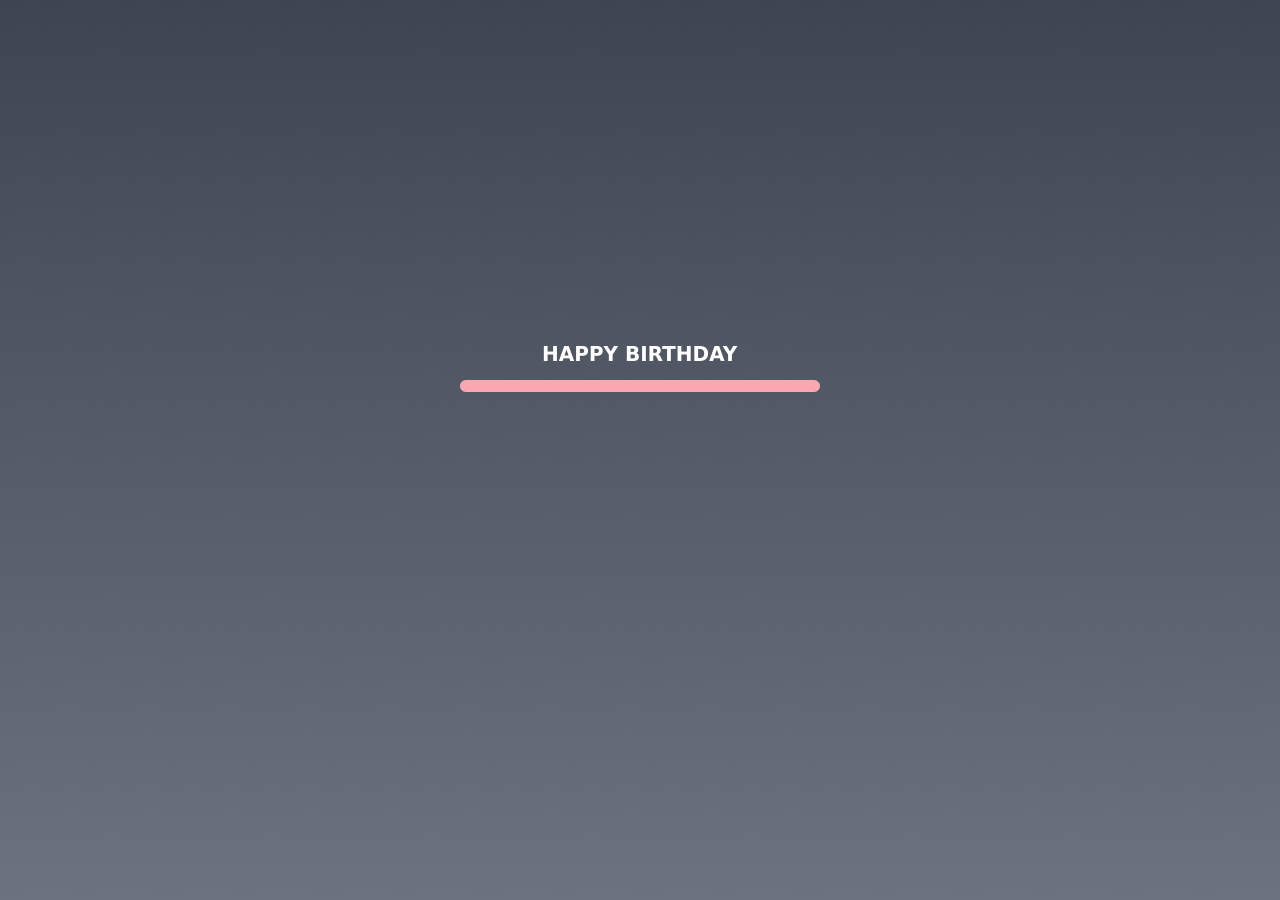
==== commit ac7b6260: "init" ====
--- a/index.html
+++ b/index.html
@@ -1,41 +1,20 @@
-<!DOCTYPE html>
+<!doctype html>
 <html lang="en">
   <head>
-    <meta charset="UTF-8">
-    <link rel="icon" href="/favicon.ico">
-    <meta name="viewport" content="width=device-width, initial-scale=1.0">
-    
-    <!-- Primary Meta Tags -->
-    <title>SUCORINDO - Professional Security Solutions & Integrated Systems</title>
-    <meta name="title" content="SUCORINDO - Professional Security Solutions & Integrated Systems">
-    <meta name="description" content="SUCORINDO provides integrated security systems, CCTV surveillance, access control, and alarm detection solutions for businesses. Expert security services and professional installation.">
-    <meta name="keywords" content="security systems, CCTV, surveillance, access control, alarm detection, security solutions, integrated security, business security">
-    <meta name="author" content="SUCORINDO">
-    <meta name="theme-color" content="#1a3a52">
-    
-    <!-- Open Graph Meta Tags (Social Media) -->
-    <meta property="og:type" content="website">
-    <meta property="og:url" content="https://sucorindo.com">
-    <meta property="og:title" content="SUCORINDO - Professional Security Solutions">
-    <meta property="og:description" content="Leading provider of integrated security systems, CCTV surveillance, access control, and alarm detection solutions.">
-    <meta property="og:image" content="/logo_sucorindo.png">
-    <meta property="og:site_name" content="SUCORINDO">
-    
-    <!-- Twitter Meta Tags -->
-    <meta name="twitter:card" content="summary_large_image">
-    <meta name="twitter:title" content="SUCORINDO - Professional Security Solutions">
-    <meta name="twitter:description" content="Integrated security systems and surveillance solutions for your business">
-    <meta name="twitter:image" content="/logo_sucorindo.png">
-    
-    <!-- Additional SEO Tags -->
-    <meta name="robots" content="index, follow">
-    <meta name="language" content="English">
-    <meta name="revisit-after" content="7 days">
-    <link rel="canonical" href="https://sucorindo.com">
-    <script type="module" crossorigin src="/assets/index-CstcVcLt.js"></script>
-    <link rel="stylesheet" crossorigin href="/assets/index-BvuUs5Ss.css">
+    <meta charset="UTF-8" />
+    <link rel="icon" type="image/png" href="/favicon.png" />
+    <meta
+      name="viewport"
+      content="width=device-width, initial-scale=1.0, viewport-fit=cover"
+    />
+    <link rel="stylesheet" href="/style.css" />
+    <title>For Sela - Aidisumairu</title>
+    <script type="module" crossorigin src="/assets/index-Clpaz6Mb.js"></script>
   </head>
+
   <body>
-    <div id="app"></div>
+    <div id="app">
+      <div id="pixi-container"></div>
+    </div>
   </body>
 </html>
--- a/style.css
+++ b/style.css
@@ -0,0 +1,33 @@
+html,
+body,
+#app,
+#pixi-container {
+  width: 100%;
+  height: 100%;
+}
+
+html,
+body {
+  margin: 0;
+  padding: 0;
+  overflow: hidden;
+  overscroll-behavior: none;
+  color: rgba(255, 255, 255, 0.87);
+  background-color: #000000;
+}
+
+#app {
+  position: fixed;
+  inset: 0;
+  height: 100dvh;
+  overflow: hidden;
+  display: flex;
+  justify-content: center;
+  align-items: center;
+}
+
+#pixi-container,
+#pixi-container canvas {
+  display: block;
+  touch-action: none;
+}
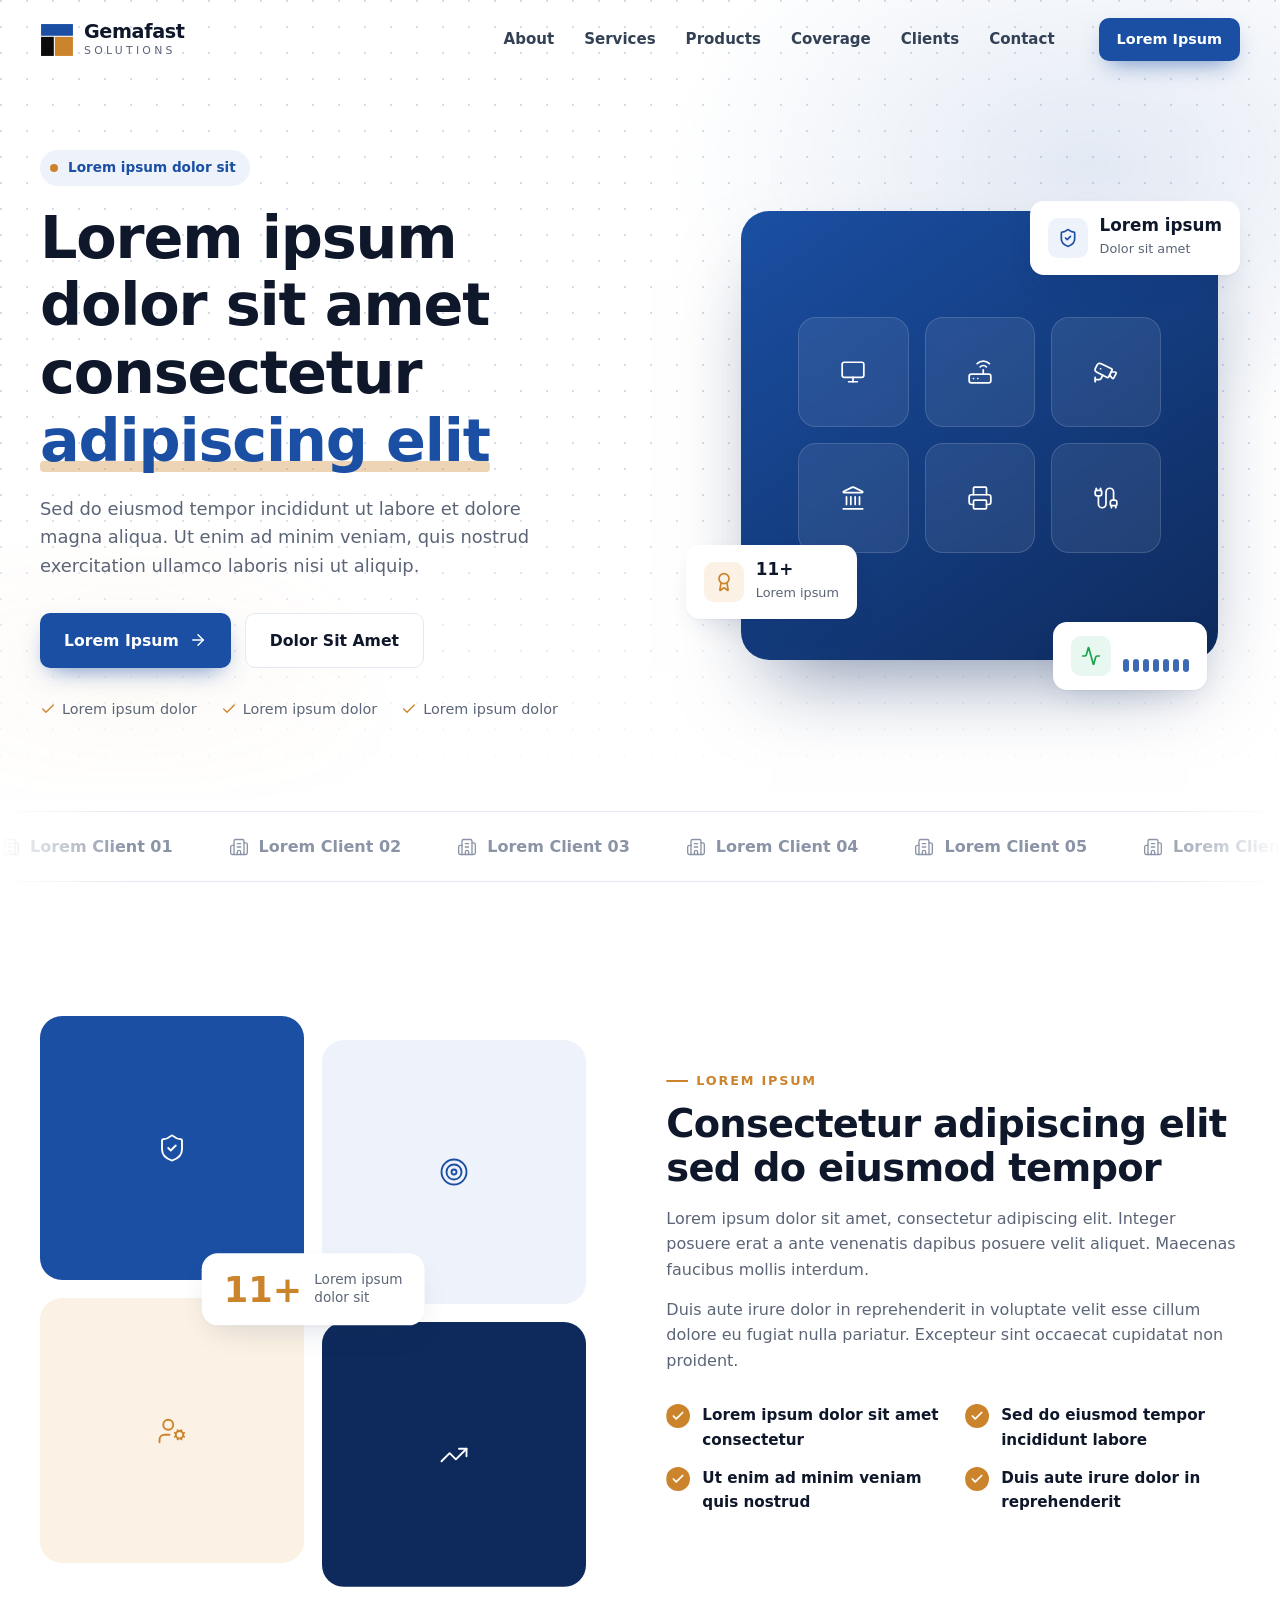
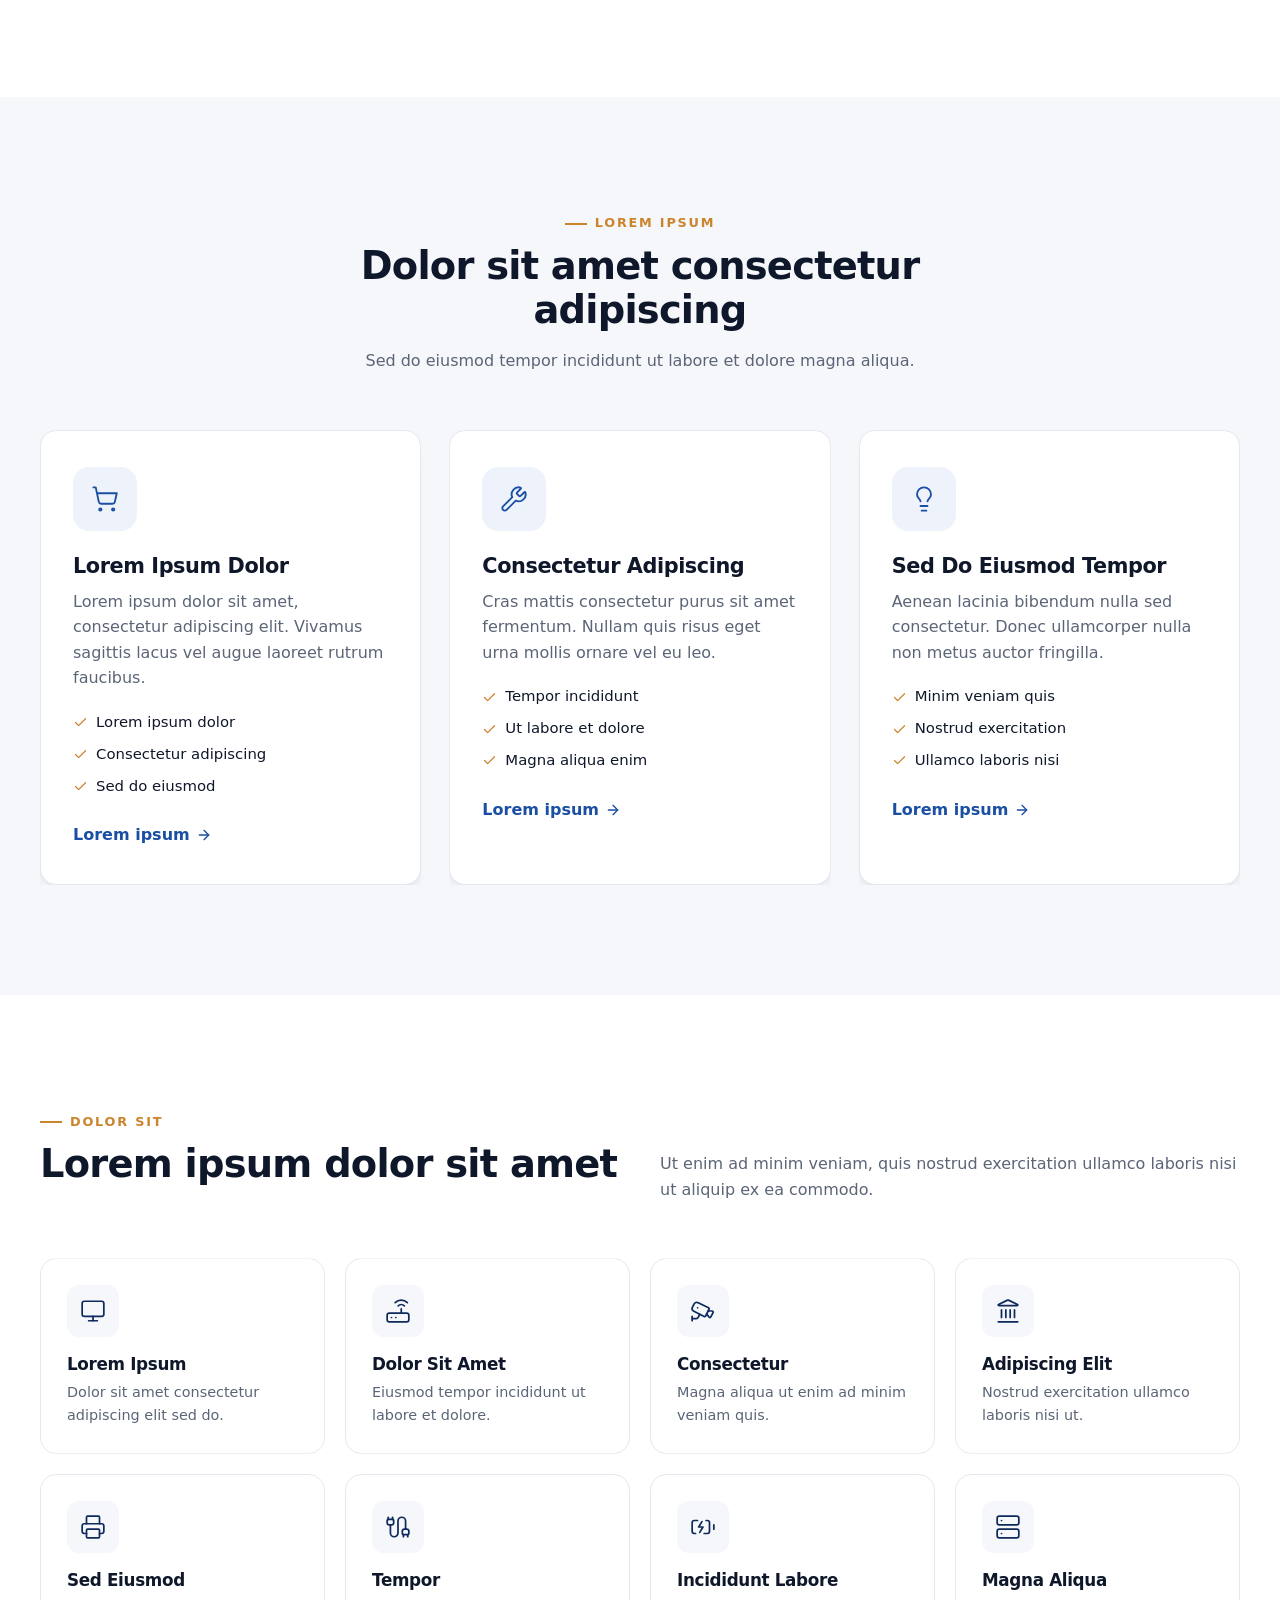
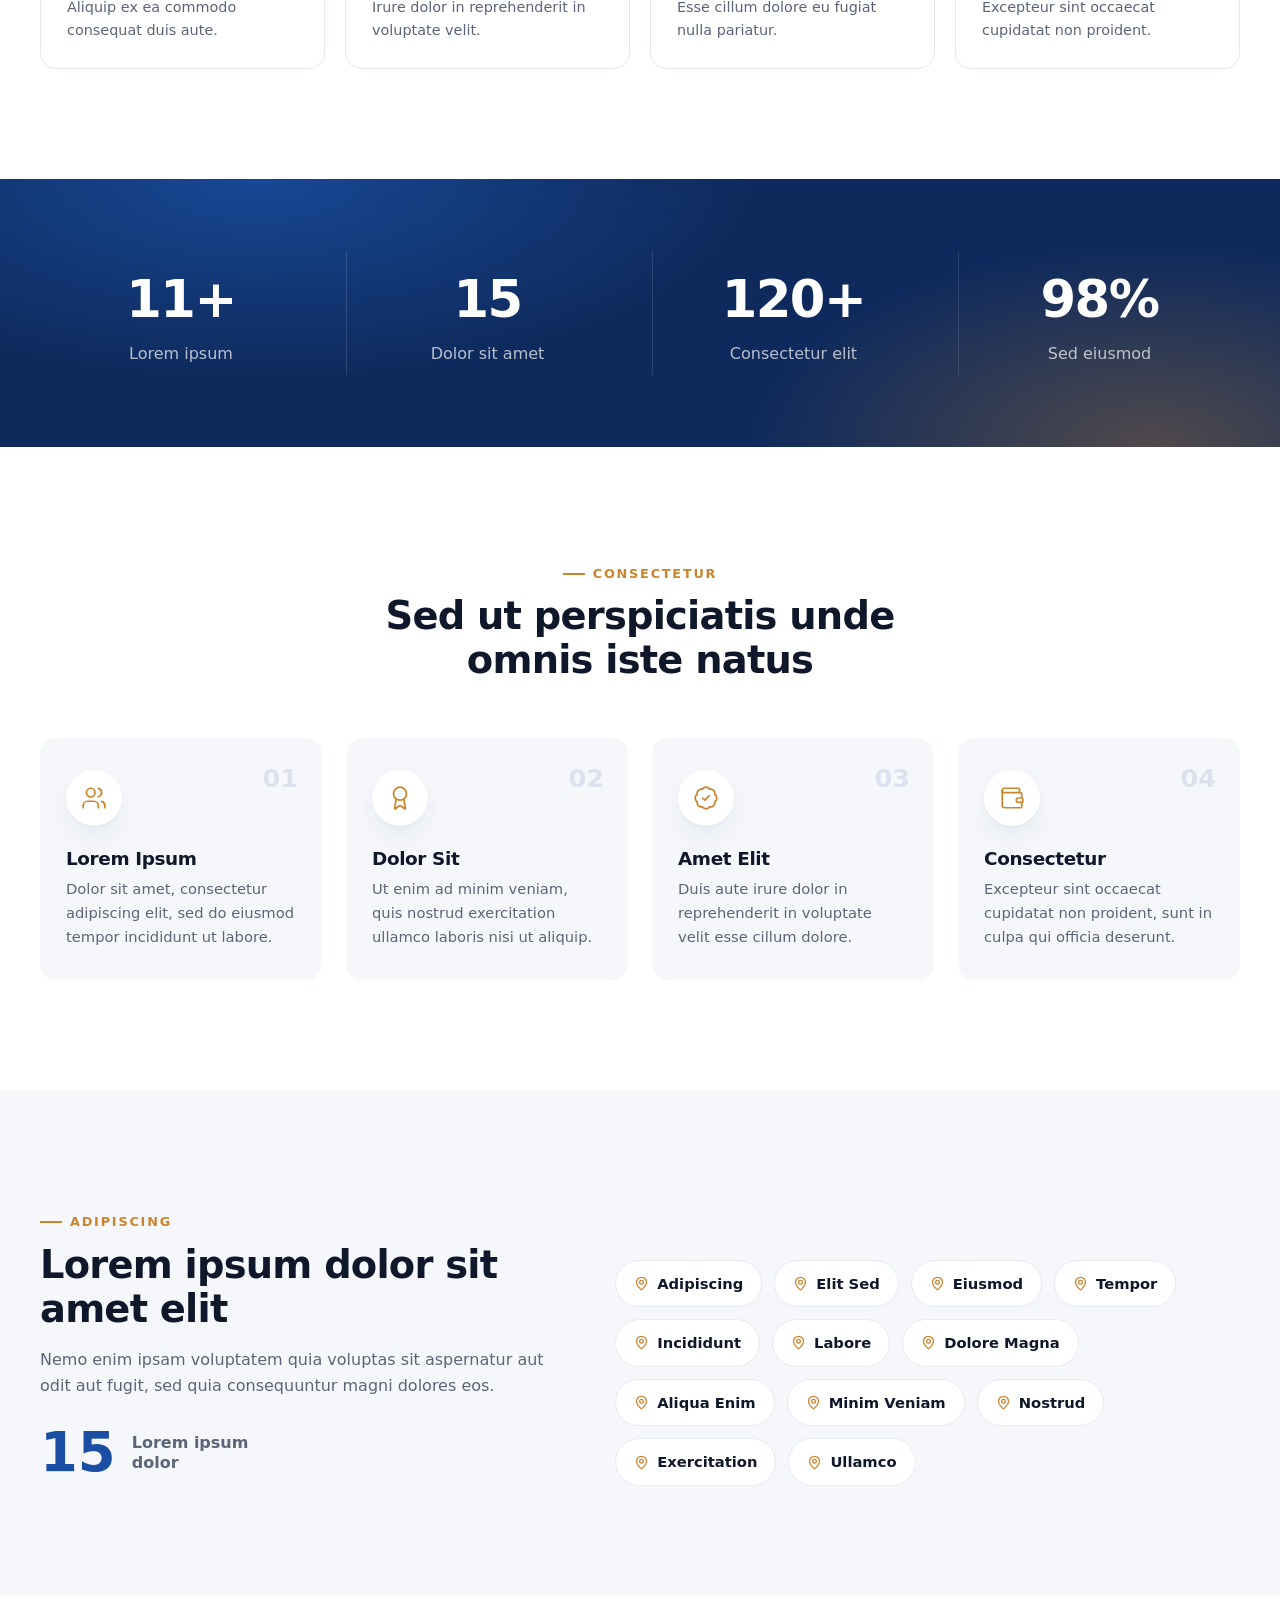
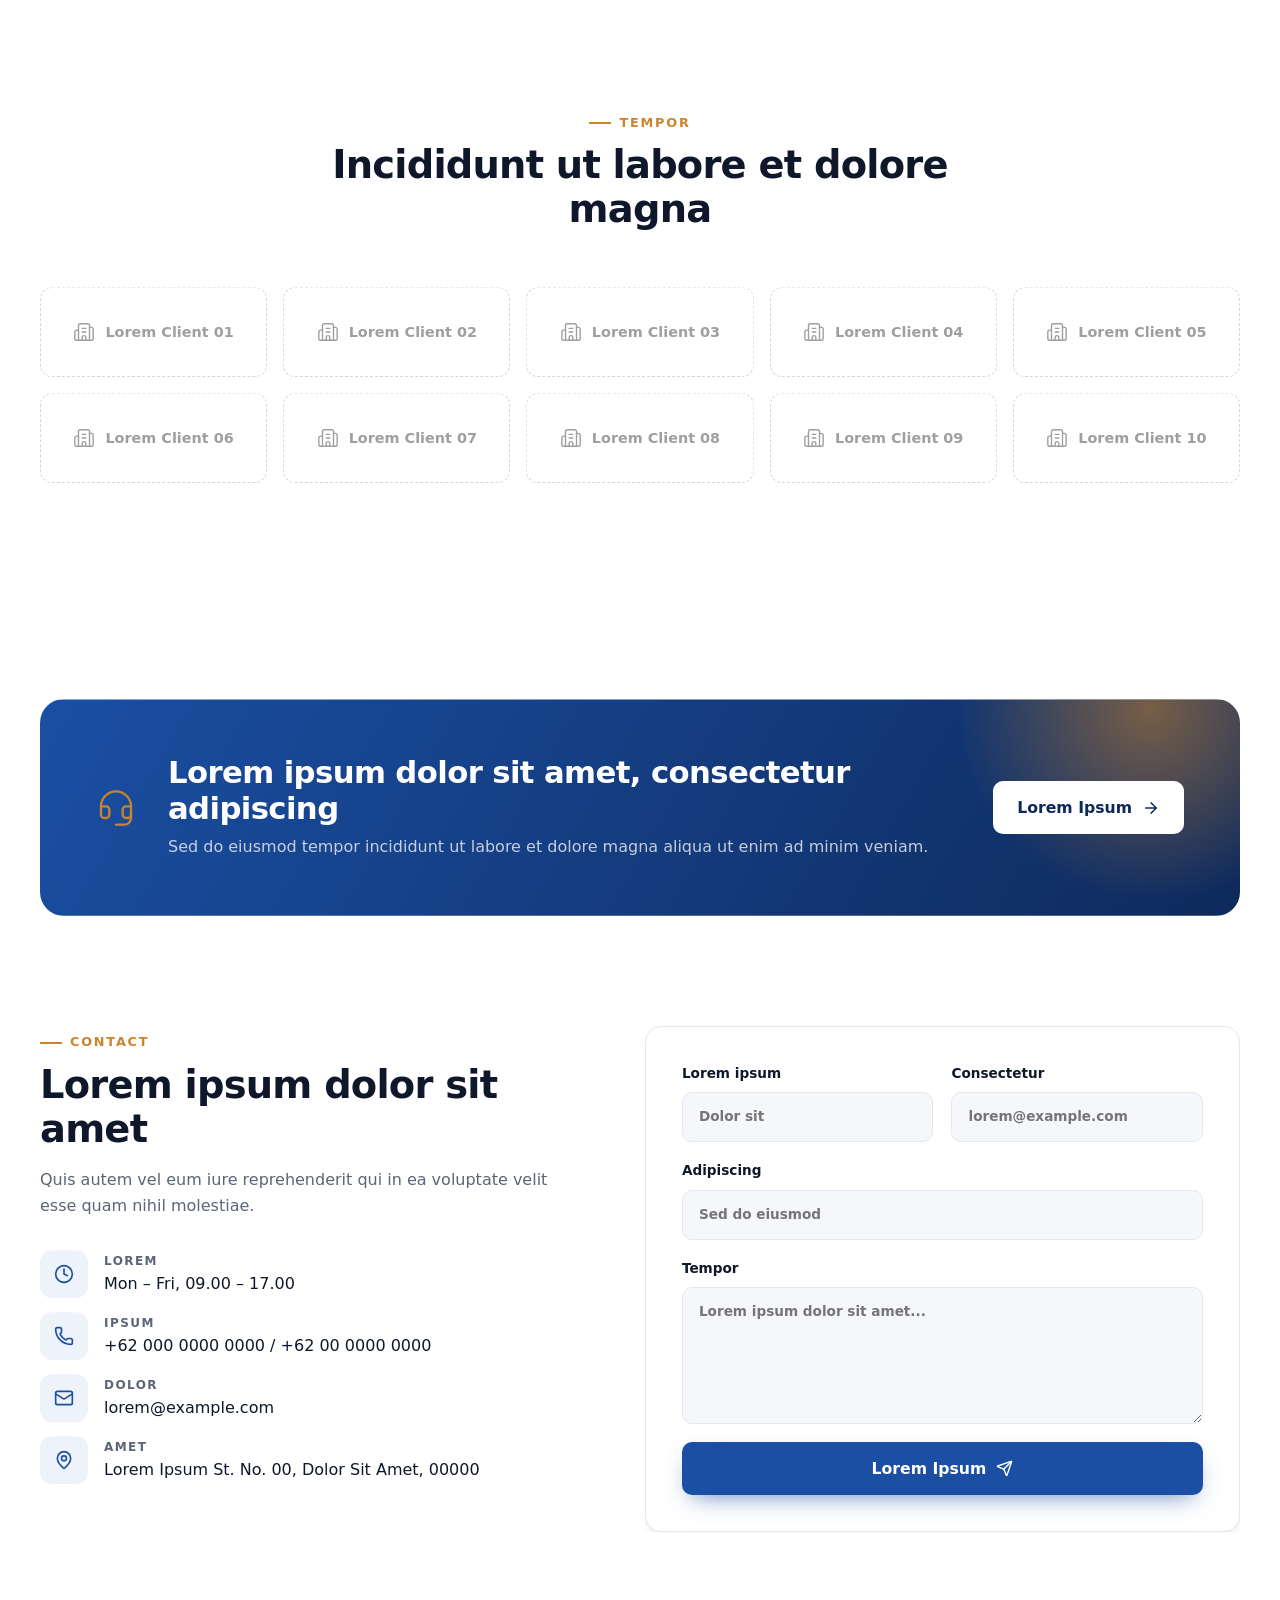
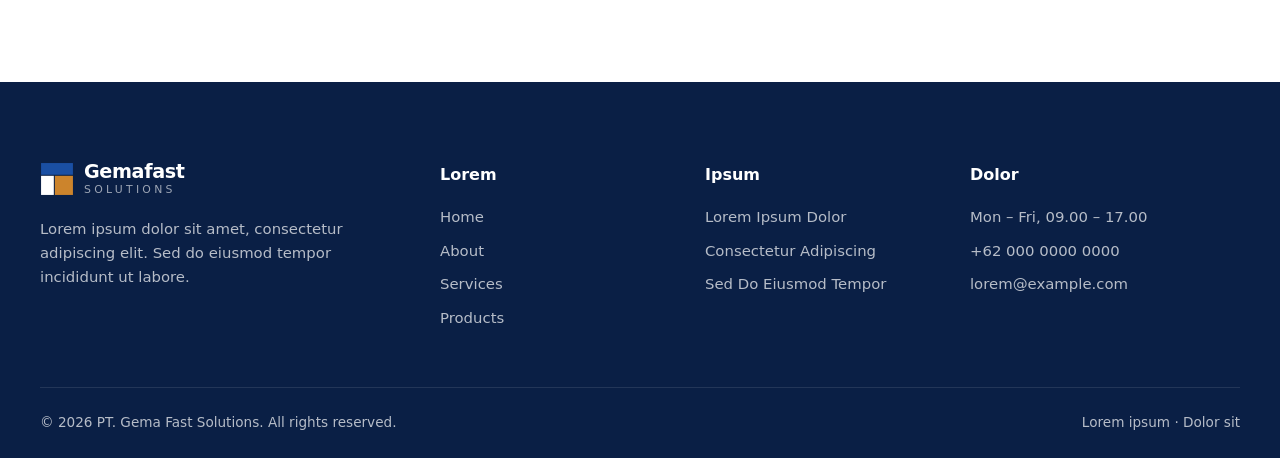
==== commit a580570a: "compro" ====
--- a/index.html
+++ b/index.html
@@ -2,19 +2,14 @@
 <html lang="en">
   <head>
     <meta charset="UTF-8" />
-    <link rel="icon" type="image/png" href="/favicon.png" />
-    <meta
-      name="viewport"
-      content="width=device-width, initial-scale=1.0, viewport-fit=cover"
-    />
-    <link rel="stylesheet" href="/style.css" />
-    <title>For Sela - Aidisumairu</title>
-    <script type="module" crossorigin src="/assets/index-Clpaz6Mb.js"></script>
+    <link rel="icon" type="image/svg+xml" href="/favicon.svg" />
+    <meta name="viewport" content="width=device-width, initial-scale=1.0" />
+    <meta name="description" content="Gema Fast Solutions — company profile" />
+    <title>Gema Fast Solutions</title>
+    <script type="module" crossorigin src="/assets/index-CzuNIK7J.js"></script>
+    <link rel="stylesheet" crossorigin href="/assets/index-D4rCpElj.css">
   </head>
-
   <body>
-    <div id="app">
-      <div id="pixi-container"></div>
-    </div>
+    <div id="app"></div>
   </body>
 </html>
--- a/assets/index-D4rCpElj.css
+++ b/assets/index-D4rCpElj.css
@@ -0,0 +1 @@
+*,:before,:after{box-sizing:border-box}html{-webkit-text-size-adjust:100%}body{text-rendering:optimizelegibility;-webkit-font-smoothing:antialiased;min-height:100vh;margin:0}h1,h2,h3,h4,p,ul,ol,figure,blockquote{margin:0}ul,ol{padding:0;list-style:none}img,svg{max-width:100%;display:block}a{color:inherit;text-decoration:none}button,input,textarea,select{font:inherit;color:inherit}button{cursor:pointer;background:0 0;border:0;padding:0}:focus-visible{outline-offset:3px;outline:2px solid #cc842c}.sr-only{clip:rect(0 0 0 0);white-space:nowrap;border:0;width:1px;height:1px;margin:-1px;padding:0;position:absolute;overflow:hidden}.reveal{--reveal-delay:0s;--reveal-distance:28px;--reveal-duration:.8s;--reveal-ease:cubic-bezier(.22, 1, .36, 1);transition:opacity var(--reveal-duration) var(--reveal-ease) var(--reveal-delay), transform var(--reveal-duration) var(--reveal-ease) var(--reveal-delay), clip-path var(--reveal-duration) var(--reveal-ease) var(--reveal-delay), filter var(--reveal-duration) var(--reveal-ease) var(--reveal-delay)}.reveal--up{opacity:0;transform:translateY(var(--reveal-distance))}.reveal--down{opacity:0;transform:translateY(calc(var(--reveal-distance) * -1))}.reveal--left{opacity:0;transform:translateX(calc(var(--reveal-distance) * -1.5))}.reveal--right{opacity:0;transform:translateX(calc(var(--reveal-distance) * 1.5))}.reveal--scale{opacity:0;transform:scale(.92)}.reveal--fade{opacity:0}.reveal--blur{opacity:0;filter:blur(12px);transform:translateY(12px)}.reveal--mask{clip-path:inset(0 0 100%);transform:translateY(40%)}.reveal--wipe{clip-path:inset(0 100% 0 0)}.reveal.is-visible{opacity:1;filter:none;clip-path:inset(0);transform:none}@media (prefers-reduced-motion:reduce){*,:before,:after{scroll-behavior:auto!important;transition-duration:.01ms!important;animation-duration:.01ms!important;animation-iteration-count:1!important}}
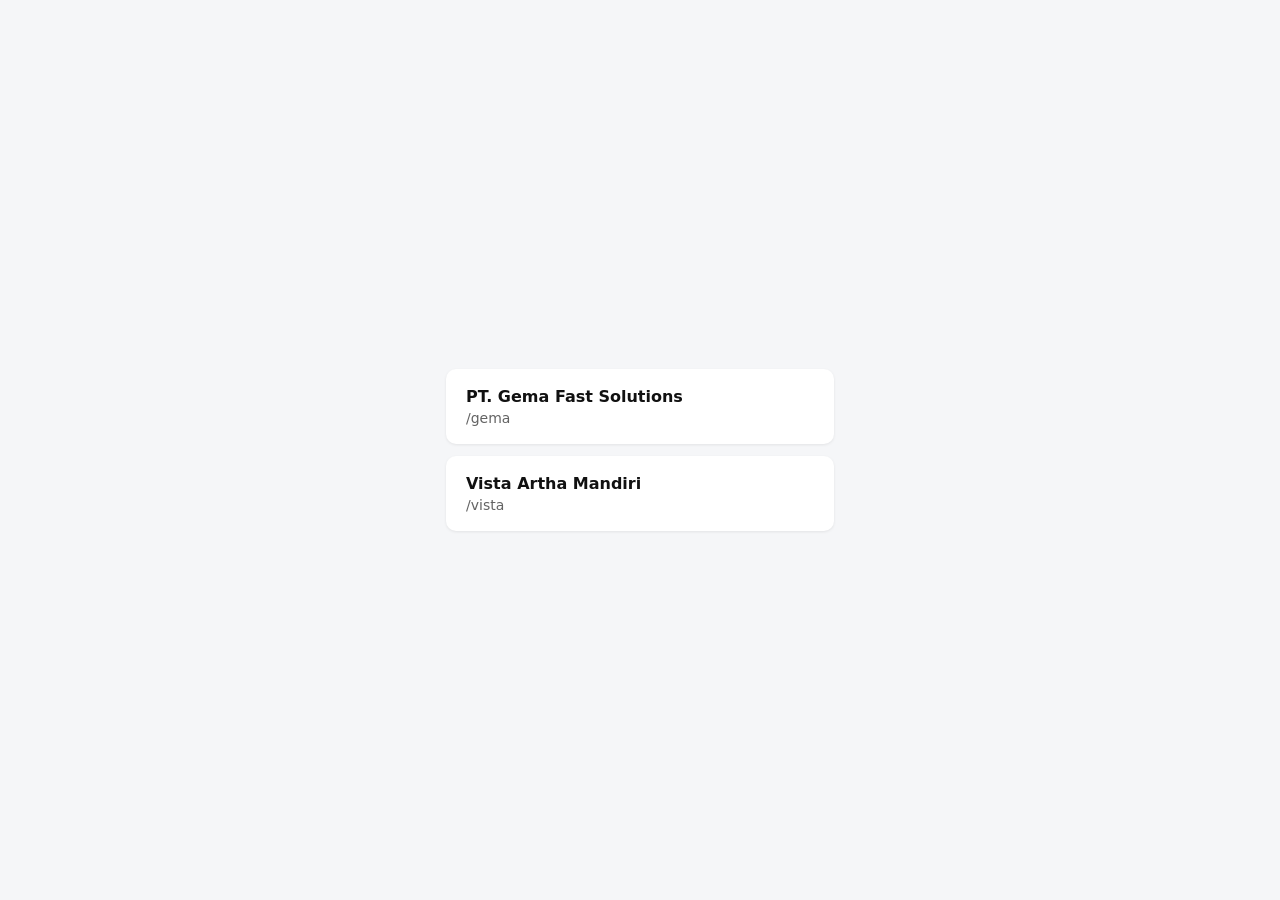
==== commit fc90ba9d: "Replace site with Gema (/gema) and Vista (/vista) company profiles Co-Authored-By: Claude Opus 5.5 <" ====
--- a/index.html
+++ b/index.html
@@ -1,15 +1,22 @@
 <!doctype html>
-<html lang="en">
+<html lang="id">
   <head>
     <meta charset="UTF-8" />
-    <link rel="icon" type="image/svg+xml" href="/favicon.svg" />
     <meta name="viewport" content="width=device-width, initial-scale=1.0" />
-    <meta name="description" content="Gema Fast Solutions — company profile" />
-    <title>Gema Fast Solutions</title>
-    <script type="module" crossorigin src="/assets/index-CzuNIK7J.js"></script>
-    <link rel="stylesheet" crossorigin href="/assets/index-D4rCpElj.css">
+    <title>Company Profiles</title>
+    <style>
+      :root { color-scheme: light dark; }
+      body { margin: 0; min-height: 100vh; display: grid; place-items: center; font-family: system-ui, sans-serif; background: #f5f6f8; color: #111; }
+      @media (prefers-color-scheme: dark) { body { background: #0c0e11; color: #eee; } a { background: #1a1d22 !important; } }
+      main { display: grid; gap: 12px; padding: 16px; width: min(420px, 100%); box-sizing: border-box; }
+      a { display: block; padding: 18px 20px; border-radius: 10px; background: #fff; color: inherit; text-decoration: none; font-weight: 600; box-shadow: 0 1px 3px rgba(0,0,0,.08); }
+      a span { display: block; font-weight: 400; opacity: .65; font-size: 14px; margin-top: 4px; }
+    </style>
   </head>
   <body>
-    <div id="app"></div>
+    <main>
+      <a href="/gema/">PT. Gema Fast Solutions<span>/gema</span></a>
+      <a href="/vista/">Vista Artha Mandiri<span>/vista</span></a>
+    </main>
   </body>
 </html>
